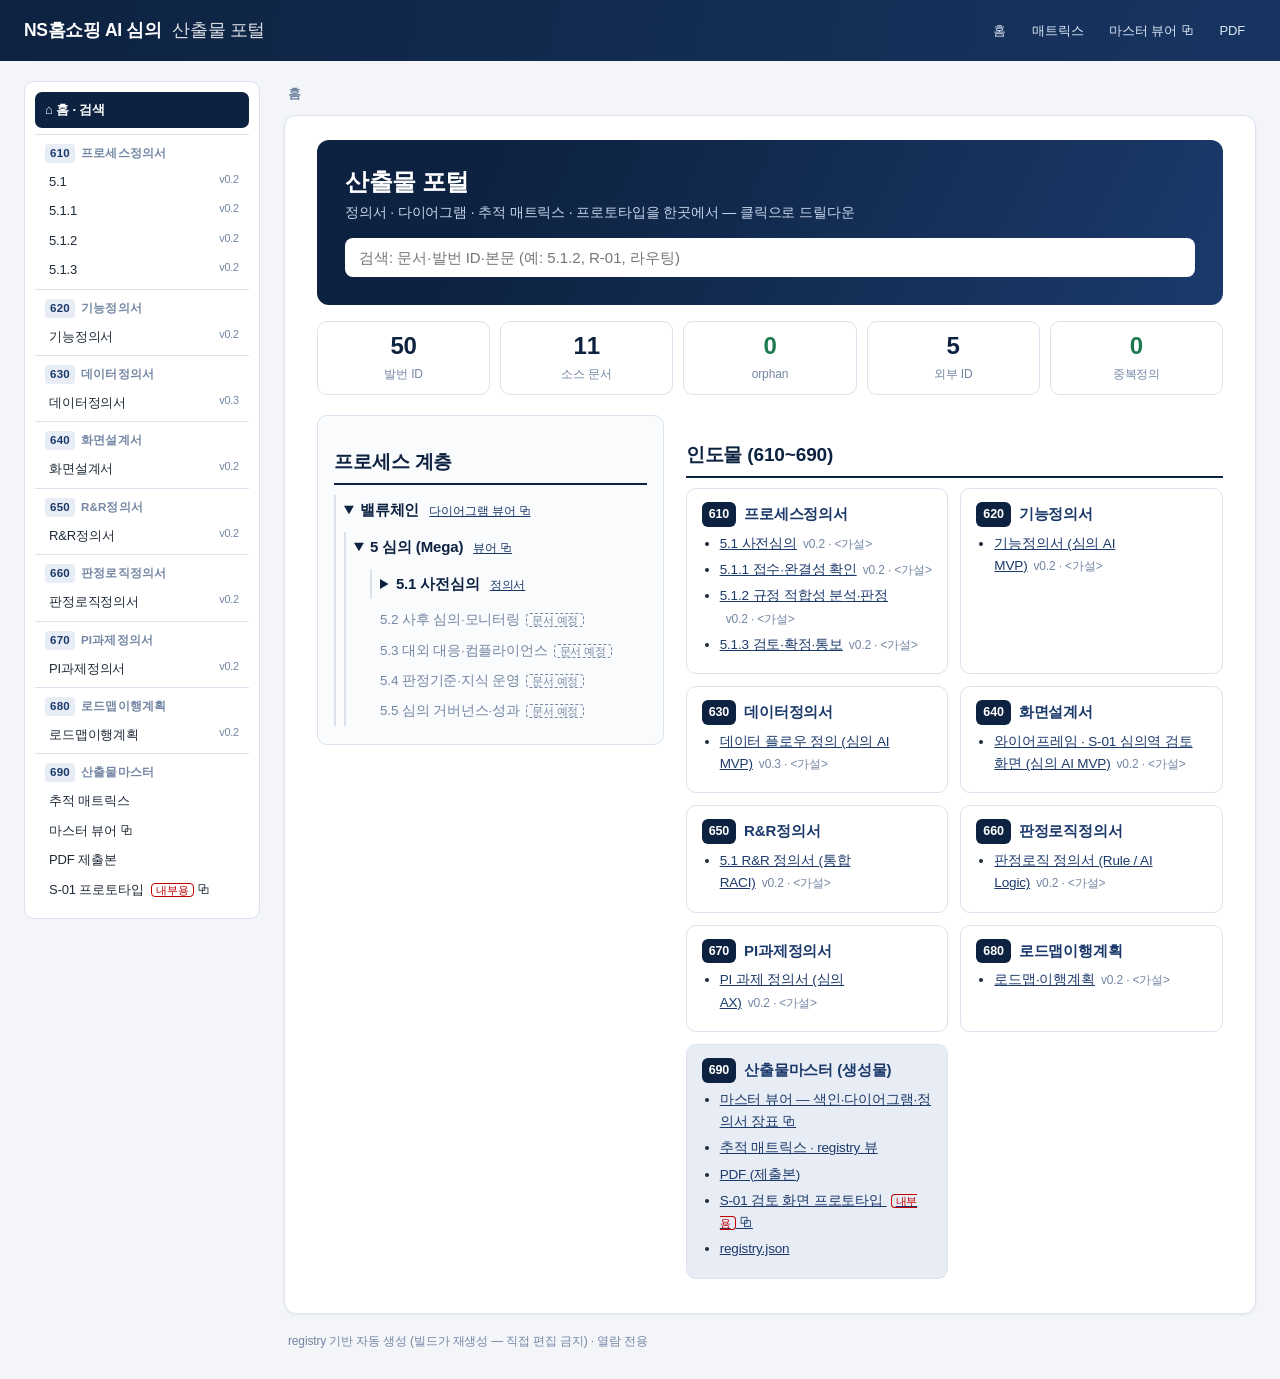
==== portal/index.html @ f1a7fb4b "master 2026-07-18 17:05" ====
<!DOCTYPE html>
<html lang="ko"><head><meta charset="utf-8">
<meta name="viewport" content="width=device-width, initial-scale=1">
<meta name="robots" content="noindex, nofollow, noarchive">
<link rel="icon" href="data:image/svg+xml,<svg xmlns=%22http://www.w3.org/2000/svg%22 viewBox=%220 0 16 16%22><rect width=%2216%22 height=%2216%22 fill=%22%230D2240%22/></svg>">
<title>NSHS 산출물 포털</title>
<link rel="stylesheet" href="style.css"></head>
<body>
<header><div class="hwrap"><a class="home" href="index.html">NS홈쇼핑 AI 심의 <span>산출물 포털</span></a>
<nav class="top"><a href="index.html">홈</a><a href="matrix.html">매트릭스</a><a href="../index.html">마스터 뷰어 ⧉</a><a href="master.pdf">PDF</a></nav></div></header>
<div class="shell">
<aside class="side"><a class="shome on" href="index.html">⌂ 홈 · 검색</a><div class="sg"><div class="sh"><span class="sf">610</span>프로세스정의서</div><a class="sn" href="doc-5.1.html">5.1<small>v0.2</small></a><a class="sn" href="doc-5.1.1.html">5.1.1<small>v0.2</small></a><a class="sn" href="doc-5.1.2.html">5.1.2<small>v0.2</small></a><a class="sn" href="doc-5.1.3.html">5.1.3<small>v0.2</small></a></div><div class="sg"><div class="sh"><span class="sf">620</span>기능정의서</div><a class="sn" href="doc-620.html">기능정의서<small>v0.2</small></a></div><div class="sg"><div class="sh"><span class="sf">630</span>데이터정의서</div><a class="sn" href="doc-630.html">데이터정의서<small>v0.3</small></a></div><div class="sg"><div class="sh"><span class="sf">640</span>화면설계서</div><a class="sn" href="doc-640.html">화면설계서<small>v0.2</small></a></div><div class="sg"><div class="sh"><span class="sf">650</span>R&R정의서</div><a class="sn" href="doc-650.html">R&amp;R정의서<small>v0.2</small></a></div><div class="sg"><div class="sh"><span class="sf">660</span>판정로직정의서</div><a class="sn" href="doc-660.html">판정로직정의서<small>v0.2</small></a></div><div class="sg"><div class="sh"><span class="sf">670</span>PI과제정의서</div><a class="sn" href="doc-670.html">PI과제정의서<small>v0.2</small></a></div><div class="sg"><div class="sh"><span class="sf">680</span>로드맵이행계획</div><a class="sn" href="doc-680.html">로드맵이행계획<small>v0.2</small></a></div><div class="sg"><div class="sh"><span class="sf">690</span>산출물마스터</div><a class="sn" href="matrix.html">추적 매트릭스</a><a class="sn" href="../index.html">마스터 뷰어 ⧉</a><a class="sn" href="master.pdf">PDF 제출본</a><a class="sn" href="https://claude.ai/design/p/cdaa1f0b-4fab-4fa7-a9e8-0e988927c3ac" target="_blank" rel="noopener">S-01 프로토타입 <span class="intb">내부용</span> ⧉</a></div></aside>
<div class="maincol">
<nav class="crumb"><b>홈</b></nav>
<main>

<div class="hero"><h1>산출물 포털</h1>
<p class="lead">정의서 · 다이어그램 · 추적 매트릭스 · 프로토타입을 한곳에서 — 클릭으로 드릴다운</p>
<input id="q" type="search" placeholder="검색: 문서·발번 ID·본문 (예: 5.1.2, R-01, 라우팅)" autocomplete="off">
<div id="hits"></div></div>
<div class="stats"><a class="tile" href="matrix.html"><b>50</b><span>발번 ID</span></a><a class="tile" href="matrix.html"><b>11</b><span>소스 문서</span></a><a class="tile ok" href="matrix.html"><b>0</b><span>orphan</span></a><a class="tile" href="matrix.html"><b>5</b><span>외부 ID</span></a><a class="tile ok" href="matrix.html"><b>0</b><span>중복정의</span></a></div>
<div class="cols">
<section class="panel"><h2 class="sec">프로세스 계층</h2><details open><summary>밸류체인 <span class="tiny"><a href="../index.html">다이어그램 뷰어 ⧉</a></span></summary><details open class="lv"><summary>5 심의 (Mega) <span class="tiny"><a href="../index.html">뷰어 ⧉</a></span></summary><div class="lv"><details><summary>5.1 사전심의 <span class="tiny"><a href="doc-5.1.html">정의서</a></span></summary><ul><li><a href="doc-5.1.1.html">5.1.1 접수·완결성 확인</a><span class="tiny">v0.2</span></li><li><a href="doc-5.1.2.html">5.1.2 규정 적합성 분석·판정</a><span class="tiny">v0.2</span></li><li><a href="doc-5.1.3.html">5.1.3 검토·확정·통보</a><span class="tiny">v0.2</span></li></ul></details><div class="plan">5.2 사후 심의·모니터링<span class="planb">문서 예정</span></div><div class="plan">5.3 대외 대응·컴플라이언스<span class="planb">문서 예정</span></div><div class="plan">5.4 판정기준·지식 운영<span class="planb">문서 예정</span></div><div class="plan">5.5 심의 거버넌스·성과<span class="planb">문서 예정</span></div></div></details></details></section>
<section><h2 class="sec">인도물 (610~690)</h2><div class="grid"><div class="card"><div class="ch"><span class="fno">610</span><h3>프로세스정의서</h3></div><ul><li><a href="doc-5.1.html">5.1 사전심의</a><span class="tiny">v0.2 · &lt;가설&gt;</span></li><li><a href="doc-5.1.1.html">5.1.1 접수·완결성 확인</a><span class="tiny">v0.2 · &lt;가설&gt;</span></li><li><a href="doc-5.1.2.html">5.1.2 규정 적합성 분석·판정</a><span class="tiny">v0.2 · &lt;가설&gt;</span></li><li><a href="doc-5.1.3.html">5.1.3 검토·확정·통보</a><span class="tiny">v0.2 · &lt;가설&gt;</span></li></ul></div><div class="card"><div class="ch"><span class="fno">620</span><h3>기능정의서</h3></div><ul><li><a href="doc-620.html">기능정의서 (심의 AI MVP)</a><span class="tiny">v0.2 · &lt;가설&gt;</span></li></ul></div><div class="card"><div class="ch"><span class="fno">630</span><h3>데이터정의서</h3></div><ul><li><a href="doc-630.html">데이터 플로우 정의 (심의 AI MVP)</a><span class="tiny">v0.3 · &lt;가설&gt;</span></li></ul></div><div class="card"><div class="ch"><span class="fno">640</span><h3>화면설계서</h3></div><ul><li><a href="doc-640.html">와이어프레임 · S-01 심의역 검토 화면 (심의 AI MVP)</a><span class="tiny">v0.2 · &lt;가설&gt;</span></li></ul></div><div class="card"><div class="ch"><span class="fno">650</span><h3>R&R정의서</h3></div><ul><li><a href="doc-650.html">5.1 R&amp;R 정의서 (통합 RACI)</a><span class="tiny">v0.2 · &lt;가설&gt;</span></li></ul></div><div class="card"><div class="ch"><span class="fno">660</span><h3>판정로직정의서</h3></div><ul><li><a href="doc-660.html">판정로직 정의서 (Rule / AI Logic)</a><span class="tiny">v0.2 · &lt;가설&gt;</span></li></ul></div><div class="card"><div class="ch"><span class="fno">670</span><h3>PI과제정의서</h3></div><ul><li><a href="doc-670.html">PI 과제 정의서 (심의 AX)</a><span class="tiny">v0.2 · &lt;가설&gt;</span></li></ul></div><div class="card"><div class="ch"><span class="fno">680</span><h3>로드맵이행계획</h3></div><ul><li><a href="doc-680.html">로드맵·이행계획</a><span class="tiny">v0.2 · &lt;가설&gt;</span></li></ul></div><div class="card gen"><div class="ch"><span class="fno">690</span><h3>산출물마스터 (생성물)</h3></div><ul><li><a href="../index.html">마스터 뷰어 — 색인·다이어그램·정의서 장표 ⧉</a></li><li><a href="matrix.html">추적 매트릭스 · registry 뷰</a></li><li><a href="master.pdf">PDF (제출본)</a></li><li><a href="https://claude.ai/design/p/cdaa1f0b-4fab-4fa7-a9e8-0e988927c3ac" target="_blank" rel="noopener">S-01 검토 화면 프로토타입 <span class="intb">내부용</span> ⧉</a></li><li><a href="registry.json">registry.json</a></li></ul></div></div></section>
</div>
<script>
const IDX = [{"id": "DOC-5.1.1", "title": "5.1.1 접수·완결성 확인 — 프로세스 정의서", "type": "프로세스정의서", "url": "doc-5.1.1.html", "ids": ["A-5.1.1.1", "A-5.1.1.2", "A-5.1.1.3", "R-07", "R-08"], "text": "610 프로세스정의서 — 5.1.1 접수·완결성 확인 표준 템플릿 적용. 상태 설계 가설 — 인터뷰 확정 예정. BM =벤치마크. 신규 =신규 추가 항목. 브레드크럼 Mega 5. 심의 Main 5.1 사전심의 Sub 5.1.1 접수·완결성 확인 유형 프로세스 정의서 (L3) 상위: 5.1 사전심의 (610) · 다음: 5.1.2 규정 적합성 판정 1. 개요 - 목적 : 심의 대상을 접수하고 ① 완결성(필수항목·메타) 점검 과 ② 유형 분류·라우팅 을 수행해, 후속 판정(5.1.2)의 입력 품질과 처리 경로 를 보장. - 범위 : 접수 → 완결성 체크 → 유형 분류·라우팅. - 유형 축 도입 ( 신규 ): 접수 시점에 심의 대상을 원고·기획 / 영상·완성물 / 상품표시·광고 로 분류 → 유형별 판정 파이프라인으로 라우팅. (상세: 680 로드맵이행계획) 2. As-Is vs To-Be 구분 AS-IS 가설 TO-BE 접수 제작·편성에서 수기/분산 접수 시스템 자동 접수·메타 수집 완결성 담당자 육안 확인 필수항목·메타 자동 점검 , 누락 시 반려·보완 유형 구분 암묵(채널·경험으로 구분) 유형 자동 분류·라우팅 (원고/영상/상품) 신규 3. 액티비티 목록 (L4) ID 액티비티 수행주체 요약 5.1.1.1 심의 대상 접수 System 제작·편성 채널에서 심의 대상(제작물·CG·큐시트·영상·상품정보) 접수, 메타 수집 5.1.1.2 완결성·메타 체크 System 필수 항목·메타데이터 완결성 자동 점검, 누락 시 반려·보완 요청 5.1.1.3 유형 분류·라우팅 신규·가설 System (+AI 보조) 대상 유형(원고/영상/상품표시) 판별 → 유형별 판정 파이프라인으로 라우팅 4. 분류 Logic (경량) - 유형 분류 = 접수 메타·포맷 기반 규칙 우선 (예: 텍스트 원고 → 원고심의, 영상 파일 → 영상심의, 상품 이미지/표시 → 상품표시심의) + 모호 시 AI 분류 보조 ·사람 확인. - 유형별 필수항목 세트 가 다름 → 완결성 체크는 유형 확정 후 세트 적용(또는 접수 채널로 선판별). 5. Rule - 필수 항목·메타 누락 시 접수 반려 후 보완 요청 (판정 단계 미진행) (R-08) - 접수 채널(제작 중 심의 / 방송 전 최종)· 유형별 필수 항목 세트 를 표준화 - 유형 미상·경계 건은 사람 확인 후 라우팅 신규 - 모든 접수·반려·분류 이력은 로그에 기록 (R-07) 6. R&R (RACI) 수행주체 역할 System 자동 접수 · 완결성 점검 · 유형 분류·라우팅 · 반려 알림 · 로깅 심의팀 (사람) 반려 건 확인 · 예외 접수 판단 · 유형 경계 건 확인 7. Input & Output Data 데이터 구분 보유 비고 심의 대상(제작물·CG·큐시트·영상·상품정보) Input 가설 접수 채널별 상이 접수 메타(채널·시점·담당) Input 가설 필수항목 세트 근거 유형 태그 (원고/영상/상품) Output 신규 5.1.2 라우팅 키 완결성 결과·반려 사유 Output 신규 로그 8. 흐름 다이어그램 (L5) 원천: diagrams\\5.1-사전심의\\nshs_5.1.drawio (5.1 Sub Flow). 인터뷰 확인 필요 : 접수가 시스템 자동인지 수기인지 · 필수항목·채널 구성 · 유형이 실제 분리되는지·분류 기준 ."}, {"id": "DOC-5.1.2", "title": "5.1.2 규정 적합성 분석·판정 — 프로세스 정의서", "type": "프로세스정의서", "url": "doc-5.1.2.html", "ids": ["A-5.1.2.1", "A-5.1.2.2", "A-5.1.2.3", "A-5.1.2.4", "A-5.1.2.5", "D-02", "R-01", "R-03", "R-04", "R-07"], "text": "610 프로세스정의서 — 5.1.2 규정 적합성 분석·판정 섹션 구성 = 프로세스 정의서 표준 템플릿 (SCM 5단 프레임워크·브레드크럼 + PI As-Is/To-Be + AI Logic 결합) 상태: 설계 가설 — 인터뷰 확정 예정. 벤치마크 인용은 BM 로 표기(도입 여부·수준 미확정). 임계값은 D-02에서 확정. 브레드크럼 (계층 위치) ※SCM 메타표 채택 — 모든 정의서 상단 고정 Mega 5. 심의 Main 5.1 사전심의 Sub 5.1.2 규정 적합성 분석·판정 유형 프로세스 정의서 (L3) 상위: 5.1 사전심의 (610) · 밸류체인 위치: 사전기획→QA→편성/제작→ 심의(사전심의) →사후관리 1. 개요 - 목적 : 접수된 심의 대상(방송 원고·쇼호스트 멘트·상품 정보/영상)의 규정 적합성을 분석·판정 . AI 에이전트가 선분석·라우팅·판정초안을 자율 수행하고 사람이 검토·확정 . - 범위 : 액티비티 5.1.2.1 ~ 5.1.2.5. - 핵심 원칙 : AI 보조 + 사람 확정 — 고위험·신유형은 자동확정 금지. (R-01) 2. As-Is vs To-Be ※PI 과제정의서 틀 + 벤치마크 구분 AS-IS (현행) TO-BE (개선) 심의 방식 담당자 전적 수작업, 규정 기억·검색 의존 AI 선분석 → 신뢰도 라우팅 → 판정초안, 사람 확정 멘트 처리 쇼호스트 멘트 수기 텍스트화 ( BM 3~5h·부정확) STT 자동 텍스트화 (데이터방송 전수 BM ) 규정 판정 담당자 판단, 과거이력 수기 확인 AI/NLP 가 금지어·규정위반 후보 제시(라이브는 가이드 BM ) 상품 검토 수기 검토 OCR 로 상품 이미지/자막 텍스트 추출 BM 근거/이력 산발적 조항·판례 자동 인용 + 감사로그 BM = 홈앤쇼핑 PI ⓕ 솔루션 심의 개선(STT/AI-BERT/OCR) 벤치마크. 도입 여부·수준은 미확정. 3. 액티비티 목록 (L4) ID 액티비티 수행주체 전환 요약 5.1.2.1 선분석·규정 매핑 AI Agent ★ 규정 매핑·리스크 태깅·완결성 반영 5.1.2.2 신뢰도 라우팅 AI Agent ★ 신뢰도·리스크로 3분기(자동초안/보강/에스컬레이션) 5.1.2.3 자동 판정초안 생성 AI Agent ★ 판정·사유·근거 인용·신뢰도 포함 초안 5.1.2.4 근거 보강·재검색 AI Agent 근거 불충분 시 재검색 후 재라우팅 5.1.2.5 상위 검토·에스컬레이션 Human (심의위원회) 신유형·고위험 건 사람 상위 검토 4. AI Logic 개요 (Input → Process → Output) ※SCM AI Logic 틀 + AI 심의 3축 신규 Input(입력) - 심의 대상: 방송 원고 · 쇼호스트 멘트(→STT 텍스트화 BM ) · 상품 정보/이미지/자막(→OCR BM ) - 참조 지식자산: 규정·조항, 판례·피드백 이력, 과거 심의이력 (※수행주체 아님, 데이터 소스) Process(처리) 1. 선분석·규정 매핑 (5.1.2.1) — NLP로 조항 매핑, 리스크 태깅, 완결성 반영 2. 신뢰도 라우팅 (5.1.2.2) — 신뢰도·리스크 → 3분기: 자동초안 / 근거보강 / 에스컬레이션 3. 판정초안 생성 (5.1.2.3) — 판정·사유·근거(조항/판례) 인용·신뢰도 모델·보조(AI 심의 3축, 벤치마크 기반) 축 역할 벤치마크 시사점 BM STT 멘트 자동 텍스트화 정확도 한계→속기사 병용 가능, 데이터방송 전수 적용 AI/NLP 금지어·규정위반 후보 판정 과거 심의자료 학습 필요, 라이브는 \"가이드 수준\"(사람 확정) OCR 상품 이미지/자막 텍스트 추출 해상도 따라 인식률 편차 입력 어댑터 = 유형별 신규 : 5.1.1에서 라우팅된 유형에 따라 전처리가 갈리고, 공통 규정매핑·라우팅·판정 엔진은 1개 . → 판정 엔진 재사용, 유형 확장은 어댑터만 추가. 심의 유형 입력 어댑터 MVP? 원고·기획 NLP(텍스트 직접) ★MVP 영상·완성물 STT+OCR+영상분석 → 텍스트/태그 Post-MVP 상품표시 OCR → 텍스트 Post-MVP (상세: 680 로드맵이행계획) Output(산출) : 판정초안(판정·사유·근거조항/판례·신뢰도) · 감사로그(판정·근거·신뢰도·모델버전) 5. Rule (판정·라우팅 규칙) - 반복 재라우팅 N_max회 초과 시 강제 에스컬레이션 (R-03, N_max = D-02) - 고위험 카테고리(신유형·중대위반)는 사람 확정 필수 — 자동 확정 금지 (R-01) - 근거 조항·판례 미첨부 초안은 무효 처리 (R-04) - 모든 판정·근거·신뢰도·모델 버전은 감사 로그에 기록 (R-07) 6. R&R (RACI) ※SCM RACI 관점 수행주체 역할 AI Agent (심의 Agent) 선분석·신뢰도 산출·라우팅·판정초안·근거(조항/판례) 제시 심의팀 (사람) 초안 검토 · 최종 확정 · 판정 책임(A) 심의위원회 에스컬레이션 판단 · 임계값·라우팅 정책 승인 System 접수 · 통보 · 이력 적재 · 로깅 · 감사추적 7. Input & Output Data ※SI 데이터 체계 틀 신규 · 데이터정의서 연결 데이터 구분 보유 비고 방송 원고/멘트(텍스트) Input 가설 STT 산출물 연계 상품 정보·이미지 Input 가설 OCR 대상 규정·조항 지식자산 Input ● 소스레지스트리 연계 판례·피드백 이력 Input 가설 축적 대상 판정초안(판정·사유·근거·신뢰도) Output 신규 데이터정의서 정의 필요 감사 로그 Output 신규 판정·모델버전·근거 → 상세 속성·Naming은 630 데이터정의서 에서 정의. 8. 흐름 다이어그램 (L5) 원천: diagrams\\5.1.2-규정적합성\\nshs_5.1.2.drawio (탭: 5.1.2.1 선분석 / 5.1.2.2 라우팅 / 5.1.2.3 판정초안 — 각 Task Flow·Rule·R&R·Data Flow) 표준 섹션 구성 브레드크럼 → 1.개요 → 2.As-Is/To-Be → 3.액티비티 목록(L4) → 4.AI Logic 개요 → 5.Rule → 6.R&R(RACI) → 7.Input&Output Data → 8.흐름 다이어그램(L5)"}, {"id": "DOC-5.1.3", "title": "5.1.3 검토·확정·통보 — 프로세스 정의서", "type": "프로세스정의서", "url": "doc-5.1.3.html", "ids": ["A-5.1.3.1", "A-5.1.3.2", "A-5.1.3.3", "R-01", "R-05", "R-06", "R-07"], "text": "610 프로세스정의서 — 5.1.3 검토·확정·통보 표준 템플릿 적용. 상태 설계 가설 — 인터뷰 확정 예정. 최종 판정 책임=사람 (AI는 초안까지). 브레드크럼 Mega 5. 심의 Main 5.1 사전심의 Sub 5.1.3 검토·확정·통보 유형 프로세스 정의서 (L3) 상위: 5.1 사전심의 (610) · 이전: 5.1.2 규정 적합성 판정 1. 개요 - 목적 : 사람이 AI 판정초안을 검토·최종 확정 하고, 결과를 제작·편성에 통보 하며, 심의 이력·지식을 적재 (5.4 보강 루프). - 범위 : 사람 확정 → 통보 → 이력·지식 적재. - 핵심 원칙 : 확정 없이는 통보 불가. AI 보조 + 사람 확정 의 \"확정\" 지점. 2. As-Is vs To-Be 구분 AS-IS 가설 TO-BE 확정 담당자 판단·수기 확정 AI 판정초안·근거 기반 검토→승인/수정, 사유 자동 채움 보조 통보 수기 전달(메일 등) BM 확정·수정의견 자동 통보 ·반영 이력 산발적 저장 판정·근거·신뢰도 표준 이력 적재 → 5.4 보강 BM 홈앤쇼핑 PI: \"방송조정내역 메일알림 개선 필요\"(수기 통보 개선). 3. 액티비티 목록 (L4) ID 액티비티 수행주체 요약 5.1.3.1 사람 최종 검토·확정 Human (심의팀) AI 판정초안·근거 검토, 판정 승인·수정, 사유 기재 5.1.3.2 결과 통보 System 확정 판정·수정의견을 제작·편성에 통보·반영 5.1.3.3 심의 이력·지식 적재 System 판정·근거·신뢰도 이력 적재, 5.4 판정기준 보강 루프로 환류 4. AI Logic 개요 (경량 — 검토 보조) - AI는 판정초안·근거·신뢰도 를 제시(5.1.2 산출). 5.1.3에서 AI 역할은 확정 보조 (사유 초안 제안·근거 정리)까지, 확정 판단은 사람 . - 유형 무관 공통. 단 통보 경로는 유형·제작단계별 상이 가능(원고→제작, 영상→편성 등 가설 ). 5. Rule - 최종 확정은 사람(심의팀)의 책임 — AI 초안은 참고, 확정 없이는 통보 불가 (R-01·R-06) - 확정 시 판정 사유·근거 인용 필수 기재 (R-05) - 고위험·수정 판정은 통보 경로·이해관계자 별도 지정 - 모든 확정 결과는 감사 로그 + 5.4 지식 으로 적재 (R-07) 6. R&R (RACI) 수행주체 역할 심의팀 (사람) 초안 검토 · 최종 확정 · 사유 기재 · 판정 책임(A) System 결과 통보 · 이력·지식 적재 · 감사 로깅 5.4 판정기준·지식 적재 이력으로 판정기준 보강(보강 루프) 7. Input & Output Data 데이터 구분 보유 비고 판정초안(판정·사유·근거·신뢰도) Input 신규 5.1.2 산출 확정 판정·확정 사유 Output 신규 통보·이력 통보 이력(대상·경로·시각) Output 신규 제작·편성 연계 심의 이력·지식 Output 신규 → 5.4 (630 데이터정의서) 8. 흐름 다이어그램 (L5) 원천: diagrams\\5.1-사전심의\\nshs_5.1.drawio (5.1 Sub Flow의 확정·통보 구간). 인터뷰 확인 필요 : 확정 권한·책임 주체 · 통보 경로(제작·편성) · 이력 저장 형태·데이터 샘플."}, {"id": "DOC-5.1", "title": "5.1 사전심의 — Main 프로세스 정의서 (overview)", "type": "프로세스정의서", "url": "doc-5.1.html", "ids": ["U-1", "U-2", "U-3", "U-4", "U-5", "R-01", "R-04", "R-07"], "text": "610 프로세스정의서 — 5.1 사전심의 (Main overview) 5.1 사전심의 수직 슬라이스 통합 뷰. 상태 설계 가설 — 인터뷰 확정 예정. MVP 스코프 = 원고 텍스트 심의 (PRD 60, 개발 트랙). 브레드크럼 Business Area 홈쇼핑 밸류체인 Mega 5. 심의 Main 5.1 사전심의 유형 Main 정의서 (L2) 밸류체인 위치: 사전기획 → QA → 편성/제작 → 심의(사전심의) → 사후관리 1. 개요 방송 전 심의. 심의 대상을 접수·분류하고, 규정 적합성을 AI가 선분석·판정초안, 사람이 최종 확정 해 제작·편성에 통보. MVP는 원고·기획(텍스트) 심의 에 집중. 2. 전체 흐름 (Sub 3묶음 + 유형 축) 5.1.1 접수·완결성·유형분류 │ (원고 / 영상 / 상품표시 라우팅) ▼ 5.1.2 규정 적합성 분석·판정 ← 유형별 입력 어댑터(NLP/STT·OCR/OCR) + 공통 판정엔진 │ 선분석 → 신뢰도 라우팅 → 자동초안 / 근거보강 / 에스컬레이션 ▼ 5.1.3 검토·확정·통보 ← 사람 최종 확정 → 통보 → 이력·지식 적재 │ └──▶ 5.4 판정기준·지식 (보강 루프) 3. Sub 색인 (L3) No. Sub 핵심 정의서 5.1.1 접수·완결성 확인 접수·완결성 + 유형 분류·라우팅 신규 5.1.1 정의서 5.1.2 규정 적합성 분석·판정 ★AX 선분석·라우팅·판정초안 + 유형별 입력 어댑터 5.1.2 정의서 5.1.3 검토·확정·통보 사람 확정 · 통보 · 이력 적재 5.1.3 정의서 4. 유형 축 & MVP 경계 심의 유형 AI 역량 스코프 원고·기획(텍스트) NLP 규정매핑 ★MVP 영상·완성물 STT+OCR+영상분석 Post-MVP 상품표시·광고 OCR Post-MVP → 현 MVP가 텍스트 중심인 것은 의도된 경계 (누락 아님). 유형 축은 구조를 가로지르는 파라미터라, Post-MVP 확장 시 입력 어댑터만 추가 (판정엔진·구조 재사용). (상세: 680 로드맵이행계획) 5. 공통 원칙 - AI 보조 + 사람 확정 — 고위험·신유형 자동확정 금지, 최종 책임=사람. (R-01) - 모든 판정·근거·신뢰도·모델버전 감사 로그 . (R-07) - 근거(조항·판례) 미첨부 초안 무효 . (R-04) 6. 연계 - 5.4 판정기준·지식 (온톨로지·RAG) → 5.1.2 AI 판정 근거 공급 + 5.1.3 이력 → 5.4 보강. - 5.2 사후심의 / 5.3 대외대응 = MVP Out-of-scope. - PRD : 60 심의 AI PRD (개발 트랙) — U-1~U-5 ↔ 5.1.2 액티비티. 표준 템플릿 (모든 Sub 공통): 브레드크럼 → 개요 → As-Is/To-Be → 액티비티(L4) → AI Logic → Rule → R&R → I/O Data → 흐름(L5)"}, {"id": "DOC-620", "title": "기능정의서 (심의 AI MVP)", "type": "기능정의서", "url": "doc-620.html", "ids": ["F-01", "F-02", "F-03", "F-04", "F-05", "F-06", "F-07", "F-08", "F-09", "F-10", "F-11", "F-12", "F-13", "A-5.1.1.1", "A-5.1.1.2", "A-5.1.1.3", "A-5.1.2.1", "A-5.1.2.2", "A-5.1.2.3", "A-5.1.2.4", "A-5.1.2.5", "A-5.1.3.1", "A-5.1.3.2", "A-5.1.3.3", "D-01", "D-02", "D-03", "D-04", "D-05", "D-06", "D-07", "D-08", "D-09", "D-10", "D-11", "U-1", "U-2", "U-3", "U-4", "U-5"], "text": "620 기능정의서 — 심의 AI MVP (구 61) 상태 설계 가설 — 인터뷰 확정 예정. 신규 =신규 추가 항목. MVP = 원고 텍스트 심의 (F-01~F-10). 유형/멀티모달은 아래 별도 Post-MVP 섹션. 브레드크럼 Mega 5. 심의 Main 5.1 사전심의 대상 5.1 전 액티비티 유형 기능정의서 (MVP) 연계: PRD 60 (개발 트랙) · 630 데이터정의서 · 640 화면설계서 1. 기능 목록 (MVP) ID 기능 설명 관련 액티비티 관련 데이터 입력 → 출력 우선순위 F-01 선분석·리스크 태깅 심의 대상을 규정에 매핑, 위반 리스크 자동 태깅 5.1.2.1 D-01 · D-05 · D-08 심의대상·규정 → 리스크태그·매핑 Must F-02 신뢰도 스코어링·라우팅 신뢰도·리스크로 자동초안/보강/에스컬레이션 3분기 5.1.2.2 D-02 선분석결과 → 라우팅·신뢰도 Must F-03 자동 판정초안 생성 판정·사유·근거 인용·신뢰도 초안 생성 5.1.2.3 D-01 라우팅·근거 → 판정초안 Must F-04 근거 검색 (RAG) 유사 판례·규정 조항 검색해 근거 제공 5.1.2.2·5.1.2.3 D-03 · D-05 쿼리 → 근거 리스트 Must F-05 근거 보강·재검색 근거 불충분 시 재검색 후 재라우팅 5.1.2.4 D-02 초안·근거 → 보강결과 Should F-06 검토·확정 UI 심의역이 초안 검토·승인/수정·사유 기재 5.1.3.1 — 판정초안 → 확정판정 Must F-07 에스컬레이션 신유형·고위험 상위(위원회) 라우팅 5.1.2.5 D-02 라우팅 → 에스컬레이션 큐 Should F-08 접수·완결성 체크 접수·필수항목/메타 자동 점검·반려 5.1.1.1·5.1.1.2 D-06 심의대상 → 접수/반려 Must F-09 결과 통보 확정 판정·수정의견 제작·편성 통보·반영 5.1.3.2 — 확정판정 → 통보 Must F-10 이력·지식 적재·보강 판정 이력 적재 + 판정기준 보강 루프(5.4) 5.1.3.3·5.4 D-04 확정이력 → 지식 갱신 Should ※ 관련 데이터 = 630 데이터정의서의 자산↔기능 매핑(D-nn 기준) 역방향 표기. 2. Post-MVP 기능 후보 (유형 축·멀티모달) 신규·가설 ID 기능 관련 액티비티 관련 데이터 AI 역량 근거 F-11 유형 분류·라우팅 5.1.1.3 D-07 대상 유형(원고/영상/상품) 판별→파이프라인 라우팅 유형 축 도입 F-12 STT 어댑터 (영상심의) D-09 쇼호스트 멘트 자동 텍스트화 BM 홈앤쇼핑 PI F-13 OCR 어댑터 (영상·상품심의) D-10 · D-11 자막·상품표시 텍스트 추출 BM 홈앤쇼핑 PI F-11~F-13 산출물(텍스트/태그)은 공통 판정 엔진(F-01~F-03) 입력 으로 흘러 판정 로직 재사용. (상세: 680 로드맵이행계획) ※ MVP(원고 단일 유형)에선 F-11은 경량 분류 훅. F-12/F-13은 영상·상품 유형이 열릴 때 활성. 3. PRD 유저스토리 매핑 유저스토리 기능 U-1 리스크 자동 태깅 F-01 U-2 판정초안 자동 제공 F-02 · F-03 U-3 근거·판례 첨부 F-04 U-4 자동 에스컬레이션 F-07 U-5 이력 축적·보강 F-10"}, {"id": "DOC-630", "title": "데이터 플로우 정의 (심의 AI MVP)", "type": "데이터정의서", "url": "doc-630.html", "ids": ["D-01", "D-02", "D-03", "D-04", "D-05", "D-06", "D-07", "D-08", "D-09", "D-10", "D-11", "F-01", "F-02", "F-03", "F-04", "F-05", "F-07", "F-08", "F-10", "F-11", "F-12", "F-13", "R-01", "R-02", "R-03"], "text": "630 데이터정의서 — 심의 AI 데이터 플로우 (구 62) 상태 설계 가설 — 인터뷰 확정 예정. 신규 =신규 추가 항목. 데이터 자산 = 수행주체 아님, AI 에이전트가 참조하는 자산. MVP = 텍스트 자산 , 멀티모달은 Post-MVP. ID 규약: D-nn (발번 후 불변). D-02 = 판정 정책·파라미터 — 660 판정로직정의서(R-01~R-03)·680 로드맵이행계획이 참조하는 파라미터 정본. 브레드크럼 Mega 5. 심의 Main 5.1 사전심의 대상 심의 AI 데이터 자산·플로우 유형 데이터정의서 (MVP) 연계: PRD 60 (개발 트랙) · 620 기능정의서 · MVP 소스 레지스트리 (개발 트랙) 1. 데이터 자산 목록 (MVP) ID 자산 유형 원천 용도 관련 기능 D-01 심의규정 온톨로지 온톨로지·지식그래프 방심위 규정·사내 가이드 규정 매핑·판정 근거 구조화 F-01 · F-03 D-02 판정 정책·파라미터 신규 정책·설정 데이터 심의위원회 정책 · 파일럿 캘리브레이션 T_auto·N_max·고위험 카테고리 목록 등 판정/라우팅 파라미터 정본 (R-01~R-03 참조) F-02 · F-05 · F-07 D-03 판례·사례 벡터DB 벡터 인덱스 (RAG) 과거 심의 이력·판례 유사 근거·판례 검색 F-04 D-04 심의이력 DB 관계형 DB 확정 판정·사유·근거·신뢰도 이력·성과 지표·기준 보강 F-10 D-05 규정 원천 문서 저장소 방심위·사내 규정·개정 온톨로지·RAG 인덱싱 원천 F-01 · F-04 D-06 심의대상 메타 스키마·메타데이터 제작·편성 시스템 접수·완결성·컨텍스트 F-08 D-07 유형 태그 신규 분류 라벨 5.1.1.3 유형분류 유형별 판정 라우팅 키 F-11 2. D-02 판정 파라미터 가설 파라미터 가안 확정 T_auto — 자동초안 신뢰도 임계값 (R-02) 0.8 파일럿 캘리브레이션 N_max — 재라우팅 상한 (R-03) 미정 인터뷰 고위험 카테고리 목록 (R-01) 미정 인터뷰 3. Post-MVP 멀티모달 자산 신규·가설 ID 자산 유형 원천 산출 → 용도 관련 기능 D-08 방송 원고·큐시트 텍스트 제작·편성 (직접) → 원고 심의 F-01 (MVP) D-09 쇼호스트 멘트(음성) 오디오 방송 영상 STT → 텍스트 → 판정 F-12 BM D-10 방송 영상·자막 비디오/이미지 완성 방송물 OCR +영상분석 → 텍스트/태그 F-13 BM D-11 상품 표시·이미지 이미지 상품 DB OCR → 텍스트 → 판정 F-13 BM 멀티모달 산출물(STT/OCR 텍스트)은 온톨로지·RAG 검색과 공통 판정 엔진 입력 으로 합류 → MVP 파이프라인 재사용. 4. 엔드투엔드 데이터 파이프라인 유형별 입력 어댑터 원고=(직접) / 영상=STT+OCR+영상분석 / 상품=OCR ← Post-MVP 확장 ▼ (텍스트/태그로 정규화) 규정·판례 원천 → 지식화(온톨로지·벡터 인덱싱) → 검색(규정매핑·판례 RAG) → LLM 판정 엔진(추론·근거 생성) → 판정초안 → 사람 확정 → 심의이력 DB 적재 → 정확도·판정기준 보강 루프(→ 온톨로지·인덱스 환류) MVP는 어댑터 없이 원고 텍스트가 바로 지식화·검색 단계로 진입. 5. 데이터·컴플라이언스 확인 필요 - 심의 이력·판정 데이터 실제 저장 형태·접근 승인 - 규정·판례 지식화 가능 형태 · 개인정보·기밀 포함 여부·처리 정책 - 신규 영상·음성·상품 데이터 접근·저작권·개인정보(초상·음성) 정책 (Post-MVP 선결) 6. 흐름 다이어그램 원천: diagrams\\cross-데이터플로우\\nshs_dataflow.drawio (심의 AI 데이터 플로우). Post-MVP 어댑터 노드는 확장 시 추가."}, {"id": "DOC-640", "title": "와이어프레임 · S-01 심의역 검토 화면 (심의 AI MVP)", "type": "화면설계서", "url": "doc-640.html", "ids": ["S-01", "A-5.1.3.1", "F-01", "F-02", "F-03", "F-04", "F-06", "F-07", "F-08", "F-11", "F-12", "F-13", "R-05", "R-06", "U-2", "U-3"], "text": "640 화면설계서 — S-01 심의역 검토 화면 (구 63) 상태 설계 가설 — 인터뷰 확정 예정. 신규 =신규 추가 항목. 화면 ID S-01 — 심의역 검토·확정 화면(F-06), PRD U-2·U-3 ↔ 액티비티 A-5.1.3.1. MVP = 원고(텍스트) 검토 화면. 브레드크럼 Mega 5. 심의 Main 5.1 사전심의 대상 5.1.3.1 사람 최종 검토·확정 유형 화면설계(와이어프레임, MVP) 연계: PRD 60 (개발 트랙) · 620 기능정의서 · 610 프로세스정의서 5.1.3 1. 화면 구성 요소 (S-01) 영역 요소 내용 · 동작 연계 헤더 심의 대상 정보 대상명 · 유형 배지(원고/영상/상품) 신규 · 편성 · 접수일시 · 리스크 태그 F-01 · F-08 · F-11 좌 패널 AI 판정초안 판정 배지(적합/위반/조건부) · 신뢰도 게이지 · 판정 사유 F-03 우 패널 근거 리스트 인용 규정 조항 · 유사 판례 카드(유사도·출처), 클릭 시 원문 F-04 중앙 대상 미리보기 심의 대상 프리뷰, 위반 의심 구간 하이라이트 F-01 하단 액션 확정 컨트롤 ［승인］［수정 후 확정］［에스컬레이션］ + 사유 입력(필수) F-06 · F-07 상태 라우팅 표시 자동초안/보강/에스컬레이션 경로 · 재라우팅 이력 F-02 2. 유형별 화면 변형 신규·가설 (Post-MVP) 유형 중앙 미리보기 변형 추가 요소 원고·기획 원고/큐시트 텍스트 + 위반구간 하이라이트 (MVP 기본) 영상·완성물 영상 플레이어 + STT 자막 싱크 (멘트 클릭→해당 구간 이동 BM ) + 위반 타임코드 F-12 상품표시·광고 상품 이미지 + OCR 추출 텍스트 오버레이 F-13 BM SK스토아/홈앤쇼핑 PI: \"멘트 클릭 시 영상 위치 이동\", 데이터방송 STT 자막. → 영상 유형 열릴 때 중앙 프리뷰만 교체, 좌·우·하단 액션은 공통 재사용. 3. 상호작용 원칙 - 확정 없이는 통보 불가 — 사유 입력 없으면 확정 버튼 비활성 (R-05·R-06) - 신뢰도·근거 부족한 초안은 시각적 경고 - 고위험·신유형은 에스컬레이션 기본 추천 4. 목업 다이어그램 원천: diagrams\\cross-와이어프레임\\nshs_wireframe.drawio (S-01 심의역 검토 화면). 유형별 변형은 Post-MVP 시 탭 추가."}, {"id": "DOC-650", "title": "5.1 R&R 정의서 (통합 RACI)", "type": "R&R정의서", "url": "doc-650.html", "ids": ["A-5.1.1.1", "A-5.1.1.2", "A-5.1.1.3", "A-5.1.2.1", "A-5.1.2.2", "A-5.1.2.3", "A-5.1.2.4", "A-5.1.2.5", "A-5.1.3.1", "A-5.1.3.2", "A-5.1.3.3", "R-01"], "text": "650 R&R정의서 — 5.1 통합 RACI 상태 설계 가설 — 인터뷰 확정 예정. RACI — R 실행 · A 승인·책임 · C 자문 · I 통보. 브레드크럼 Mega 5. 심의 Main 5.1 사전심의 대상 5.1 전 액티비티 유형 R&R 정의서 (RACI) 1. RACI 매트릭스 액티비티 심의팀 (사람) 심의위원회 심의 Agent (AI) System 5.1.1 접수·완결성 확인 (5.1.1.1·5.1.1.2) I R / A 5.1.1.3 유형 분류·라우팅 신규 C (경계건) C (분류 보조) R / A 5.1.2.1 선분석·규정 매핑 I R A 5.1.2.2 신뢰도 라우팅 I C (정책) R A 5.1.2.3 자동 판정초안 생성 C R A 5.1.2.4 근거 보강·재검색 I R A 5.1.2.5 상위 검토·에스컬레이션 C R / A I I 5.1.3.1 사람 최종 검토·확정 R / A C (고위험) C I 5.1.3.2 결과 통보 A R 5.1.3.3 이력·지식 적재 I C R / A - 원칙: AI 보조 + 사람 확정 (R-01) — 사람 R/A는 5.1.3.1 사람 최종 검토·확정 한 곳. 2. 주체 정의 수행주체 정의 심의팀 (사람) 심의 담당자 — 검토·최종 확정·판정 책임 심의위원회 협의체 — 고위험·신유형 에스컬레이션·정책 승인 심의 Agent (AI) LLM+도구 에이전트 — 선분석·라우팅·초안·근거 제시(수행주체) System 플랫폼 — 접수·통보·이력 적재·로깅·감사"}, {"id": "DOC-660", "title": "판정로직 정의서 (Rule / AI Logic)", "type": "판정로직정의서", "url": "doc-660.html", "ids": ["R-01", "R-02", "R-03", "R-04", "R-05", "R-06", "R-07", "R-08", "R-09", "A-5.1.1.1", "A-5.1.1.2", "A-5.1.1.3", "A-5.1.2.1", "A-5.1.2.2", "A-5.1.2.3", "A-5.1.2.4", "A-5.1.2.5", "A-5.1.3.1", "A-5.1.3.2", "A-5.1.3.3", "D-02", "F-01", "F-02", "F-03", "F-04", "F-05", "F-06", "F-07", "F-08", "F-09", "F-10", "F-11", "F-12", "F-13", "S-01"], "text": "660 판정로직정의서 — Rule / AI Logic 판정 룰·AI 로직의 단일 정본. 상태 설계 가설 — 파라미터는 파일럿·인터뷰에서 확정. ID 규약: R-nn (발번 후 불변). 연결: R ↔ A(발동 액티비티) ↔ F(구현 기능) ↔ D(파라미터 자산). digital twin 예약: R-ID ↔ 룰 엔진 레코드(개발 트랙). 브레드크럼 Mega 5. 심의 Main 5.1 사전심의 대상 5.1 전체 (판정·라우팅·게이트·감사) 유형 판정로직 정의서 1. Rule 카탈로그 ID 룰 분류 발동 지점 구현 파라미터 R-01 AI 보조 + 사람 확정 — 최종 판정 책임은 사람. 고위험 카테고리(신유형·중대위반)는 자동확정 금지 원칙/게이트 A-5.1.2.2 · A-5.1.3.1 F-02·F-06 고위험 카테고리 목록(D-02) R-02 신뢰도 3분기 라우팅 — 신뢰도 ≥ T_auto → 자동초안 / 미만 → 근거보강 / 고위험·신유형 → 에스컬레이션 라우팅 A-5.1.2.2 F-02 T_auto(D-02, 가안 0.8) R-03 재라우팅 상한 — 보강 재라우팅 N_max회 초과 시 강제 에스컬레이션 라우팅 A-5.1.2.4 F-05·F-07 N_max(D-02) R-04 근거 필수 — 규정 조항·판례 미첨부 판정초안은 무효 게이트 A-5.1.2.3 F-03·F-04 — R-05 확정 사유 필수 — 사유 미입력 시 승인/수정확정 불가 게이트 A-5.1.3.1 F-06 — R-06 확정 전 통보 금지 — 사람 확정 없는 판정은 통보 대기열 진입 불가 게이트 A-5.1.3.2 F-09 — R-07 감사 전수 기록 — 모든 판정·근거·신뢰도·모델버전·라우팅 이력 감사 로그 감사 전 액티비티 F-03·F-10 보존 기간(인터뷰) R-08 접수 완결성 게이트 — 필수항목·메타 미충족 시 접수 반려(사유 코드 부여) 게이트 A-5.1.1.1~2 F-08 필수항목 정의(인터뷰) R-09 유형 라우팅 — 원고/영상/상품 판별 → 유형별 입력 어댑터 배정 (MVP=원고 단일 훅) 라우팅 A-5.1.1.3 F-11 유형 분류 기준(인터뷰) 가설·Post-MVP - R-05·R-06은 검토 화면 프로토타입(S-01)에서 동작 실증 완료 . - 파라미터 3종(T_auto·N_max·고위험 목록)의 정본 = 데이터정의서 D-02, 확정 = 파일럿 캘리브레이션. 2. AI Logic — 공통 판정엔진 (Input → Process → Output) Input : 심의 대상 텍스트(유형 어댑터 산출) + 참조 지식자산(규정·조항, 판례·판정 이력 — 5.4 공급) Process : 1. 선분석·규정 매핑 (A-5.1.2.1, F-01) — NLP 조항 매핑·리스크 태깅 2. 신뢰도 라우팅 (A-5.1.2.2, F-02) — R-02 적용, 근거 검색(F-04) 결합 3. 판정초안 생성 (A-5.1.2.3, F-03) — 판정·사유·근거 인용·신뢰도, R-04 게이트 4. (조건) 근거 보강·재검색 (A-5.1.2.4, F-05) — R-03 상한 Output : 판정초안(판정/사유/근거/신뢰도) + 감사로그( R-07 ) 3. 유형별 입력 어댑터 (판정엔진 앞단 — 엔진은 1개) 유형 어댑터 스코프 원고·기획 NLP (텍스트 직접) ★MVP 영상·완성물 STT(멘트)+OCR(자막)+영상분석 → 텍스트/태그 Post-MVP (F-12·F-13) BM 상품표시·광고 OCR → 텍스트 Post-MVP (F-13) BM 4. 연결 검증 메모 - R-01~R-09 ↔ F-01~F-13 ↔ A-5.1.1.1~A-5.1.3.3 매핑 완비 (R-07 = 전 액티비티). - 판정 룰의 정본은 본 문서 — 각 정의서(610·640·670)는 R-ID로 참조한다."}, {"id": "DOC-670", "title": "PI 과제 정의서 (심의 AX)", "type": "PI과제정의서", "url": "doc-670.html", "ids": ["T-01", "T-02", "T-03", "T-04", "T-05", "A-5.1.1.1", "A-5.1.1.2", "A-5.1.1.3", "A-5.1.2.1", "A-5.1.2.2", "A-5.1.2.3", "A-5.1.2.4", "A-5.1.2.5", "A-5.1.3.1", "A-5.1.3.2", "A-5.1.3.3", "F-01", "F-02", "F-03", "F-04", "F-05", "F-06", "F-07", "F-08", "F-09", "F-10", "F-11", "F-12", "F-13", "R-01", "R-04", "R-05", "R-06", "R-07", "S-01", "U-1", "U-2", "U-3", "U-4", "U-5"], "text": "670 PI과제정의서 — 심의 AX 과제별 AS-IS → TO-BE → EXAMPLE → 고려사항 (조직 표준 문법). 상태 설계 가설 — AS-IS는 인터뷰 확정 예정. ID 규약: T-nn (발번 후 불변). 연결: T ↔ A(액티비티) ↔ F(기능). 브레드크럼 Mega 5. 심의 Main 5.1 사전심의 대상 5.1 전체 + 5.4 연계 유형 PI 과제 정의서 1. 과제 색인 ID 과제 관련 액티비티 관련 기능 스코프 T-01 AI 규정 적합성 선분석·판정초안 A-5.1.2.1~5 F-01~F-05 ★MVP T-02 심의역 검토·확정 워크벤치 A-5.1.3.1 F-06·F-07 ★MVP T-03 접수·완결성 자동화 & 유형 라우팅 A-5.1.1.1~3 F-08 (+F-11) MVP(라우팅 훅) T-04 결과 통보·판정 지식자산화 A-5.1.3.2~3 F-09·F-10 MVP T-05 멀티모달 심의 확장 (영상·상품) (5.1.4 예약) F-12·F-13 Post-MVP T-01 AI 규정 적합성 선분석·판정초안 ★MVP - AS-IS 가설 : 심의역이 원고·기획안을 관련 규정(방송심의규정·표시광고법 등)과 전량 수작업 대조 . 규정 개정 추적·유사 판례 검색이 개인 경험에 의존, 처리 시간 편차 크고 판정 일관성 리스크. - TO-BE : 접수된 원고를 AI가 규정에 자동 매핑·리스크 태깅(F-01) → 신뢰도 기반 3분기 라우팅(F-02: 자동초안/근거보강/에스컬레이션) → 판정·사유·근거 인용 포함 판정초안 자동 생성 (F-03), 근거는 RAG 검색(F-04)·부족 시 재보강(F-05). 모든 판정에 근거·신뢰도·모델버전 감사 로그(R-07). - EXAMPLE BM : 홈앤쇼핑 PI — AI/BERT 기반 금지어·표현 검출로 심의 보조, \"AI 보조 + 사람 확정\" 운영. - 고려사항 : 근거(조항·판례) 미첨부 초안 무효 원칙(R-04) / 고위험·신유형 자동확정 금지(R-01) / 규정 개정 시 지식베이스 동기화(5.4 연계) / 오탐·미탐 기준선과 신뢰도 임계값은 파일럿에서 캘리브레이션. T-02 심의역 검토·확정 워크벤치 ★MVP - AS-IS 가설 : 판정 결과 정리·기안·근거 첨부가 문서 수작업. 초안-근거-원문을 오가는 화면 전환 비용이 커 검토 리드타임 증가. - TO-BE : 단일 검토 화면(640 화면설계서 S-01)에서 AI 판정초안(판정 배지·신뢰도 게이지·사유) + 근거 카드(조항·판례, 클릭 시 원문) + 원고 프리뷰(위반 구간 하이라이트)를 한눈에 보고 ［승인/수정 후 확정/에스컬레이션］(F-06·F-07). 사유 미입력 시 확정 불가 (R-05) 내장. - EXAMPLE BM : 홈앤쇼핑 PI — 심의 결과 화면에서 근거 구간 바로 확인, 확정은 사람. - 고려사항 : 확정 없이 통보 불가(R-06) / 수정 유형·사유가 F-10 지식 보강 루프의 입력이 되도록 데이터 설계 / 접근권한(심의역·위원회) 분리. T-03 접수·완결성 자동화 & 유형 라우팅 - AS-IS 가설 : 접수 시 필수항목·메타 점검이 수작업 체크리스트. 심의 유형(원고/영상/상품) 구분이 암묵적이라 담당 배정·처리 경로가 사람 판단에 의존. - TO-BE : 접수 시 완결성 자동 점검·반려(F-08, A-5.1.1.1~2) + 유형 분류·라우팅 훅 (A-5.1.1.3): MVP에선 원고 단일 유형의 경량 분류, Post-MVP에 F-11로 확장해 유형별 파이프라인 자동 라우팅. - EXAMPLE : 홈쇼핑 상품 QA의 대상분류→검사→판정 구조 차용 BM . - 고려사항 : 유형 분류 기준(무엇을 보고 어느 심의로 보내나)은 인터뷰 확정 항목 / 반려 사유 표준코드화(통계·개선 루프용). T-04 결과 통보·판정 지식자산화 - AS-IS 가설 : 확정 판정의 제작·편성 통보가 개별 연락 중심, 판정 이력이 문서로 산재해 판례로 재사용되지 못함 . - TO-BE : 확정 판정·수정의견 자동 통보(F-09, A-5.1.3.2) + 판정 이력을 구조화 적재(F-10, A-5.1.3.3)해 5.4 판정기준·지식으로 환류 — RAG 근거(F-04)가 자기 판정 이력으로 계속 강해지는 보강 루프 완성. - EXAMPLE : 자사 판정 이력 기반 유사 판례 추천(T-01의 근거 품질이 누적적으로 향상). - 고려사항 : 이력 스키마에 수정 전/후·사유 포함(모델 개선 신호) / 개인정보·민감정보 마스킹 / 통보 채널(그룹웨어 등)은 인터뷰 확정. T-05 멀티모달 심의 확장 (영상·상품) — Post-MVP - AS-IS 가설 : 영상 심의는 쇼호스트 멘트를 사람이 들으며 확인(텍스트화 안 됨), 상품표시 검토는 이미지·상세페이지 육안 대조. - TO-BE : 유형 축 확장 — 영상=STT(멘트)+OCR(자막)(F-12·F-13) / 상품표시=OCR(F-13) 입력 어댑터를 추가하고 공통 판정엔진(T-01) 재사용 . 검토 화면은 중앙 프리뷰만 유형별 교체(영상 플레이어+STT 싱크·이미지+OCR 오버레이). 영상심의 별도 Sub(가칭 5.1.4)는 이때 신설 검토. - EXAMPLE BM : 홈앤쇼핑 PI 3축 — STT(멘트)·AI(금지어)·OCR(상품 QA) / SK스토아 \"멘트 클릭 시 영상 구간 이동\". - 고려사항 : MVP 구조를 흔들지 않는 확장(입력 어댑터 패턴 유지)이 전제 / STT·OCR 정확도 기준선 확보 후 착수 / 시점이 다른 영상심의(제작 後)의 프로세스 위치는 인터뷰 확정. 연결 검증 메모 - T-01~T-05가 F-01~F-13 전체와 A-5.1.1.1~A-5.1.3.3을 커버. - PRD U-1~U-5 ↔ T-01(U-1·U-2·U-3), T-02(U-2·U-4), T-04(U-5)."}, {"id": "DOC-680", "title": "로드맵·이행계획", "type": "로드맵이행계획", "url": "doc-680.html", "ids": ["D-02", "F-11", "F-12", "F-13", "R-01", "R-02", "R-03", "R-09", "T-01", "T-02", "T-03", "T-04", "T-05"], "text": "680 로드맵이행계획 — MVP → Post-MVP 전개 상태 설계 가설 — 시점·기간은 오너/현업 확정 전 상대 단계로만 표기. 브레드크럼 Mega 5. 심의 Main 5.1 사전심의 (+5.4 연계) 대상 MVP → Post-MVP 전개 유형 로드맵·이행계획 1. 단계 로드맵 단계 범위 과제(T) 완료 게이트 P0 기반 지식자산 정비 — 규정·조항 적재, 판례 이력 스키마, 소스 레지스트리 연계(5.4) (T-01 선행) 규정 커버리지 기준선 · D 자산 정의 확정 P1 MVP ★ 원고(텍스트) 사전심의 — AI 선분석·판정초안 + 검토 워크벤치 + 접수 자동화 + 통보·이력 T-01·T-02·T-03(완결성)·T-04 파일럿: T_auto·N_max 캘리브레이션(R-02·R-03) · 오탐/미탐 기준선 · 심의역 검수 워크플로 정착 P2 유형 축 유형 분류·라우팅 활성(F-11) — 접수 시 원고/영상/상품 자동 판별 T-03(확장) 분류 정확도 기준선 · 유형 기준 인터뷰 확정(R-09) P3 멀티모달 영상(STT+OCR)·상품표시(OCR) 심의 확장 — 어댑터 추가, 판정엔진 재사용. 영상심의 Sub(가칭 5.1.4) 신설 검토 T-05 STT/OCR 정확도 기준선 BM · 5.1.4 프로세스 확정 원칙 : P1 구조(공통 판정엔진)를 흔들지 않는 확장 — 유형은 어댑터 파라미터(가설). 각 단계 진입 전 가설→v1.0 확정 (현업 인터뷰) 필수. 2. 이행 관점 (3트랙) 트랙 P1에서 P2~P3에서 조직 심의역 역할 전환: 직접 판정 → 초안 검수·확정 (R-01). RACI 정착(650 R&R정의서) 유형별 담당 재편 검토 데이터 규정·판례 자산 축적(D), 판정 이력 환류 시작(T-04 → 5.4) 멀티모달 원천(영상·이미지) 수집 체계 시스템 MVP 개발 트랙과 F-ID/R-ID 동기 — digital twin 연결 개시 어댑터(F-12·F-13) 증설 3. 주요 의존·리스크 - P1 파일럿 없이는 R-02 임계 확정 불가 → P1 게이트가 전체 일정의 크리티컬 패스 . - 현업 인터뷰 지연 시: 가설 기반 진행 유지하되 v1.0 승격 보류(전 산출물 가설 배지 유지). - BM 벤치마크(홈앤쇼핑 STT/AI/OCR)는 참고이며 도입 수준은 P3 진입 시 재평가. 4. 연결 - T 매핑: 670 PI과제정의서 · R 파라미터: 660 판정로직정의서 · 게이트 수치 정본: 630 데이터정의서(D-02)."}];
const q = document.getElementById("q"), hits = document.getElementById("hits");
q.addEventListener("input", () => {
  const s = q.value.trim().toLowerCase();
  hits.innerHTML = "";
  if (s.length < 2) return;
  const out = [];
  for (const d of IDX) {
    const idHit = d.ids.find(k => k.toLowerCase().includes(s));
    if (d.title.toLowerCase().includes(s) || d.id.toLowerCase().includes(s) || d.type.toLowerCase().includes(s))
      out.push(`<a href="${d.url}"><b>${d.title}</b> <small>${d.id}</small></a>`);
    else if (idHit)
      out.push(`<a href="${d.url}#${idHit}"><b>${idHit}</b> <small>${d.title}</small></a>`);
    else {
      const tl = d.text.toLowerCase();                     // 인덱스는 원문 보존, 매칭만 소문자 (V-18④)
      const at = tl.indexOf(s);
      if (at >= 0)
        out.push(`<a href="${d.url}">${d.title} <small>…${d.text.slice(Math.max(0, at - 20), at + 30)}…</small></a>`);
    }
    if (out.length >= 12) break;
  }
  hits.innerHTML = out.join("") || '<span class="tiny">결과 없음</span>';
});
</script>
</main>
<footer>registry 기반 자동 생성 (빌드가 재생성 — 직접 편집 금지) · 열람 전용</footer>
</div>
</div></body></html>
---- portal/style.css ----
:root { --header:#0D2240; --primary:#1B3A6B; --light:#E8EDF5; --red:#C00000;
  --ink:#1e2a38; --line:#dbe2ee; --dim:#7386A3; --bg:#f3f5f9; --card:#fff; }
* { box-sizing:border-box; }
html { scroll-behavior:smooth; }
body { margin:0; font-family:'맑은 고딕','Segoe UI','Apple SD Gothic Neo',sans-serif; color:var(--ink);
  background:var(--bg); font-size:15px; line-height:1.65; letter-spacing:-.01em; }
a { color:var(--primary); }

/* 헤더 + 탑내비 */
header { background:linear-gradient(100deg, var(--header), var(--primary) 130%); }
.hwrap { max-width:1380px; margin:0 auto; padding:15px 24px; display:flex; align-items:center; justify-content:space-between; gap:16px; flex-wrap:wrap; }
header .home { color:#fff; font-weight:800; text-decoration:none; font-size:17.5px; letter-spacing:-.02em; }
header .home span { font-weight:400; opacity:.85; margin-left:6px; }
nav.top { display:flex; gap:4px; }
nav.top a { color:#dbe6f5; text-decoration:none; font-size:13px; padding:5px 11px; border-radius:6px; white-space:nowrap; }
nav.top a:hover { background:rgba(255,255,255,.14); color:#fff; }

/* 셸: 사이드바 + 본문 */
.shell { max-width:1380px; margin:0 auto; padding:20px 24px 0; display:grid; grid-template-columns:236px minmax(0,1fr); gap:24px; align-items:start; }
.side { position:sticky; top:16px; background:var(--card); border:1px solid var(--line); border-radius:10px; padding:10px; font-size:13px;
  max-height:calc(100vh - 32px); overflow-y:auto; }
.shome { display:block; font-weight:800; color:var(--header); text-decoration:none; padding:7px 10px; border-radius:7px; margin-bottom:6px; }
.shome:hover, .sn:hover { background:var(--light); }
.shome.on, .sn.on { background:var(--header); color:#fff; }
.sn.on small { color:#c7d6ec; }
.sg { border-top:1px solid var(--line); padding:7px 0 4px; }
.sh { font-size:11.5px; font-weight:800; color:var(--dim); letter-spacing:.02em; padding:2px 10px 4px; text-transform:uppercase; }
.sf { display:inline-block; background:var(--light); color:var(--primary); border-radius:4px; padding:0 5px; margin-right:6px; font-weight:800; }
.sn { display:block; color:var(--ink); text-decoration:none; padding:4px 10px 4px 14px; border-radius:6px; }
.sn small { float:right; color:var(--dim); font-weight:400; }
.maincol { min-width:0; }
.crumb { font-size:13px; color:var(--dim); padding:2px 4px 10px; }
.crumb a { color:var(--primary); text-decoration:none; }
main { background:var(--card); border:1px solid var(--line); border-radius:12px; padding:26px 32px 34px;
  box-shadow:0 1px 3px rgba(13,34,64,.06); }
footer { padding:18px 4px 28px; font-size:12px; color:var(--dim); }

/* 타이포 */
h1 { color:var(--header); font-size:26px; line-height:1.3; margin:0 0 12px; letter-spacing:-.02em; }
h2 { color:var(--header); font-size:19px; margin:30px 0 10px; }
h2.sec { color:var(--header); border-bottom:2px solid var(--header); padding-bottom:6px; margin-top:24px; }
.secnote { font-size:12px; color:var(--dim); font-weight:400; margin-left:10px; }
h3 { color:var(--primary); font-size:15px; margin:0; }
article h1 { font-size:20px; border-bottom:2px solid var(--header); padding-bottom:6px; margin-top:26px; }
article h2 { border-left:4px solid var(--primary); padding-left:10px; }

/* 메타 배지 */
.meta { margin:2px 0 18px; }
.badge { display:inline-block; background:var(--light); color:var(--header); border:1px solid var(--line);
  border-radius:5px; padding:2.5px 9px; font-size:12px; margin:0 6px 4px 0; }
.badge.id { background:var(--header); color:#fff; font-weight:800; }
.badge.v { font-weight:700; }
.badge.st { color:var(--red); border-color:var(--red); }

/* ID 칩 */
.chip { display:inline-block; background:var(--light); color:var(--header); border:1px solid var(--primary);
  border-radius:12px; padding:1px 9px; font-size:12px; font-weight:700; margin:2px 4px 2px 0; text-decoration:none; }
.chip:hover { background:var(--primary); color:#fff; }
.chip.def { background:var(--header); color:#fff; border-color:var(--header); }
.chip.ext { border-style:dashed; color:var(--dim); border-color:var(--dim); background:#fff; }
.chip.via { border-style:dotted; background:#fff; }
.chip.doc { border-radius:5px; }
.chip small { font-weight:400; margin-left:4px; color:inherit; opacity:.75; }
.chip:target { outline:3px solid var(--red); outline-offset:2px; }
.tag { color:var(--red); }

/* 연결 섹션 (접이식 그룹) */
.links { border:1px solid var(--line); border-radius:9px; padding:4px 14px; margin:6px 0 4px; }
.prov { display:grid; grid-template-columns:110px minmax(0,1fr); gap:12px; align-items:start; padding:7px 0; border-bottom:1px solid var(--line); }
.prov:last-child { border-bottom:0; }
.provbody details { margin:0 0 2px; }
.provbody summary { font-weight:400; color:var(--ink); font-size:13px; padding:2px 0; }
.provbody summary b { color:var(--primary); }
.provbody summary small { color:var(--dim); margin-left:6px; }
.cg { display:grid; grid-template-columns:26px minmax(0,1fr); gap:8px; padding:4px 0 2px 4px; align-items:start; }
.cg b { color:var(--dim); font-size:12px; padding-top:4px; }
details.refs, details.viad { margin:10px 0 4px; }
details.refs summary { font-size:13.5px; }
details.refs .cg { margin-left:10px; }
summary { cursor:pointer; color:var(--header); }

/* 본문 표·인용·코드 */
.twrap { overflow-x:auto; }                              /* 넓은 표는 자체 스크롤 — 페이지 가로 스크롤 금지 (V-12) */
table { border-collapse:collapse; margin:12px 0; width:100%; font-size:13.5px; }
th { background:var(--primary); color:#fff; padding:7px 10px; text-align:left; position:sticky; top:0; }
td { border:1px solid var(--line); padding:6px 10px; vertical-align:top; }
tbody tr:nth-child(even) { background:#f6f8fc; }
blockquote { border-left:4px solid var(--primary); background:var(--light); margin:12px 0; padding:10px 16px; font-size:13.5px; border-radius:0 8px 8px 0; }
pre { background:#0f1c30; color:#dfe9f7; border-radius:8px; padding:14px; overflow-x:auto; font-size:12.5px; line-height:1.5; }
code { background:var(--light); padding:0 4px; border-radius:3px; font-size:.92em; }

/* 홈: 히어로 + 스탯 타일 + 카드 */
.hero { background:linear-gradient(115deg, var(--header) 20%, var(--primary)); color:#fff; border-radius:12px;
  padding:26px 28px 22px; margin:-2px 0 16px; }
.hero h1 { color:#fff; margin:0 0 4px; font-size:24px; }
.hero .lead { margin:0 0 14px; color:#c7d6ec; font-size:14px; }
#q { width:100%; padding:11px 14px; font-size:15px; border:0; border-radius:8px; font-family:inherit; }
#hits { background:#fff; border-radius:8px; margin-top:6px; overflow:hidden; }
#hits a { display:block; padding:7px 12px; border-bottom:1px solid var(--line); text-decoration:none; font-size:13.5px; }
#hits a:hover { background:var(--light); }
#hits small { color:var(--dim); margin-left:8px; }
#hits .tiny { display:block; padding:7px 12px; }
.stats { display:grid; grid-template-columns:repeat(5,1fr); gap:10px; margin:0 0 20px; }
.tile { background:var(--card); border:1px solid var(--line); border-radius:10px; padding:10px 8px 8px; text-align:center; text-decoration:none; }
.tile:hover { border-color:var(--primary); }
.tile b { display:block; font-size:24px; color:var(--header); line-height:1.2; }
.tile.ok b { color:#1d7a4f; }
.tile span { font-size:12px; color:var(--dim); }
.cols { display:grid; grid-template-columns:1fr 1.55fr; gap:22px; }
.panel { background:#fafbfd; border:1px solid var(--line); border-radius:10px; padding:6px 16px 12px; align-self:start; }
.grid { display:grid; grid-template-columns:1fr 1fr; gap:12px; }
.card { background:var(--card); border:1px solid var(--line); border-radius:10px; padding:13px 15px; transition:box-shadow .15s, border-color .15s; }
.card:hover { border-color:var(--primary); box-shadow:0 2px 8px rgba(13,34,64,.08); }
.card.gen { background:var(--light); }
.ch { display:flex; align-items:center; gap:8px; margin-bottom:6px; }
.fno { background:var(--header); color:#fff; font-weight:800; font-size:12.5px; border-radius:6px; padding:2px 7px; }
.card ul { margin:2px 0 0; padding-left:18px; font-size:13.5px; }
.card li { margin:4px 0; }
.lv { margin-left:16px; }
.lv ul { margin:2px 0 8px; padding-left:18px; }
.lv li { margin:5px 0; }
.panel details { border-left:2px solid var(--line); padding-left:8px; margin:6px 0; }
.panel summary { font-weight:700; padding:3px 0; }
.tiny { font-size:12px; color:var(--dim); font-weight:400; margin-left:6px; }
.card .tiny { white-space:nowrap; }                      /* 배지(v0.1 · <가설>) 줄바꿈 쪼개짐 방지 (V-18) */
.intb { font-size:10.5px; color:var(--red); border:1px solid var(--red); border-radius:4px; padding:0 4px; margin-left:4px; font-weight:400; }
.plan { color:var(--dim); padding:4px 0 4px 10px; font-size:13.5px; }
.planb { font-size:11px; color:var(--dim); border:1px dashed var(--dim); border-radius:4px; padding:0 5px; margin-left:6px; }

/* 매트릭스 필터 */
.fbar { margin:2px 0 10px; }
.fbar button { background:var(--card); border:1px solid var(--line); border-radius:16px; padding:4px 14px; margin-right:6px;
  font-family:inherit; font-size:13px; font-weight:700; color:var(--header); cursor:pointer; }
.fbar button.on { background:var(--header); color:#fff; border-color:var(--header); }

@media (max-width:960px) { .shell { grid-template-columns:1fr; } .side { position:static; max-height:none; }
  .cols, .grid, .stats { grid-template-columns:1fr 1fr; } }
@media (max-width:640px) { .cols, .grid, .stats { grid-template-columns:1fr; } main { padding:18px 16px; } }
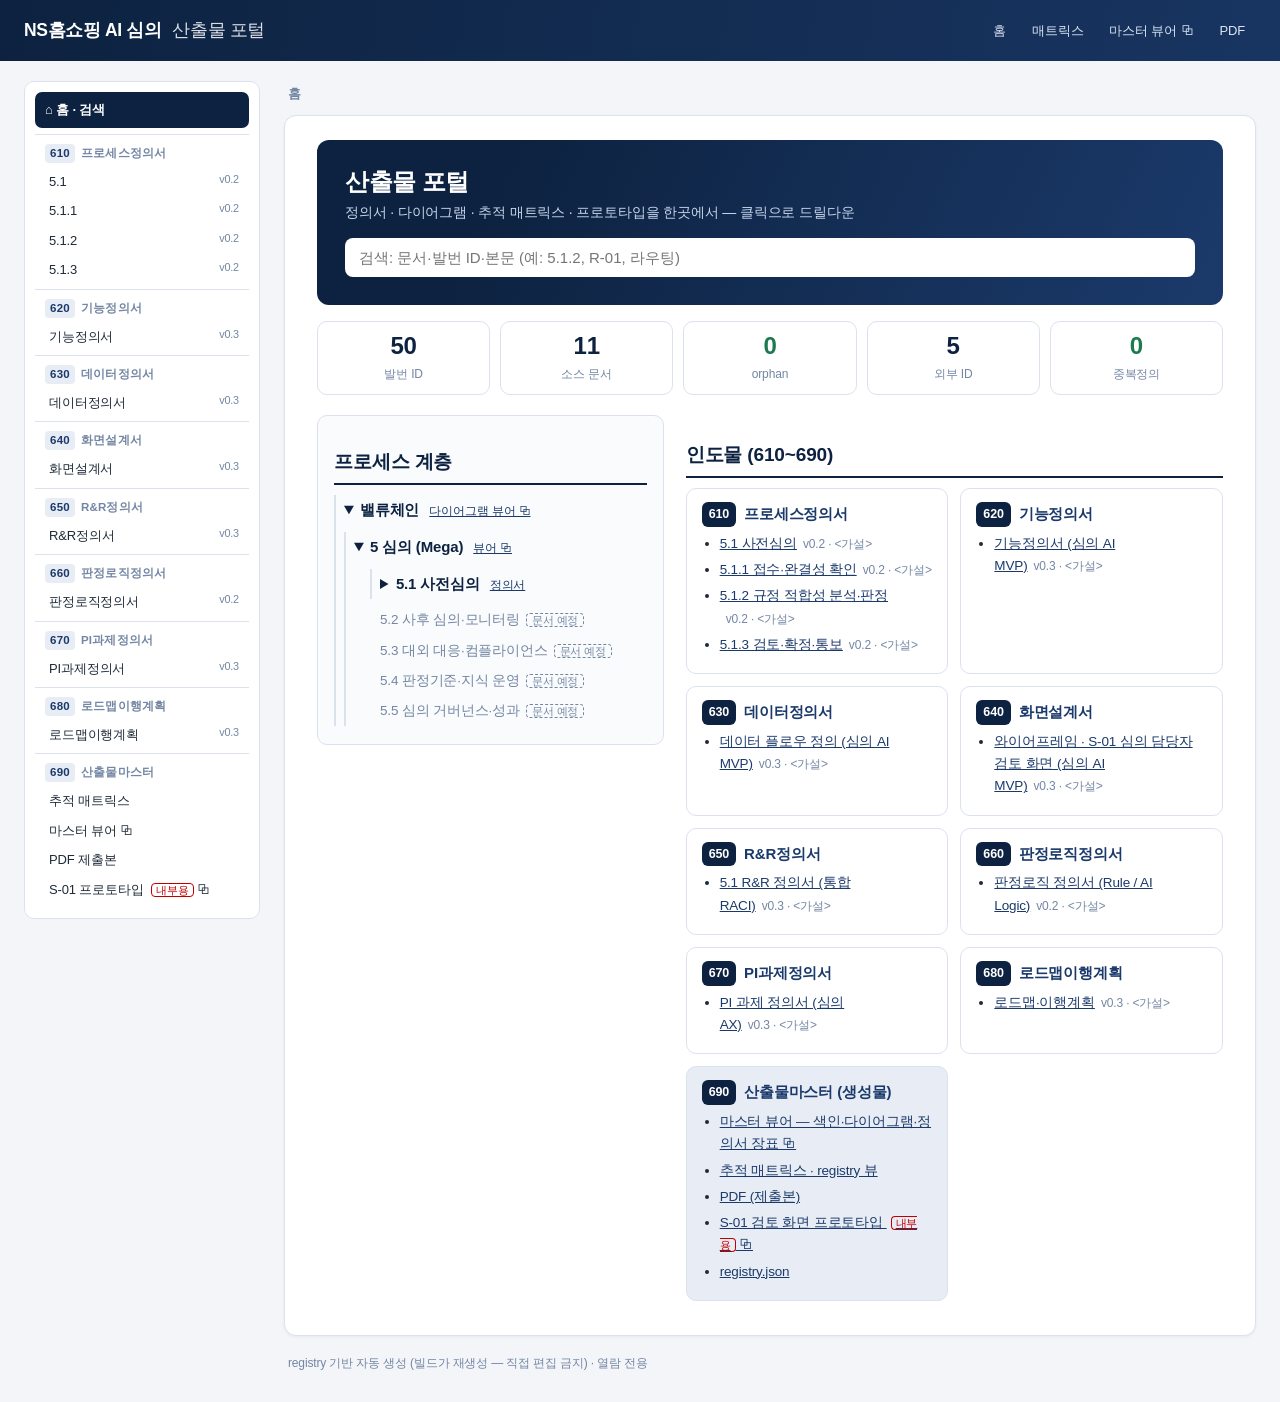
==== commit 5795c95a: "master 2026-07-18 17:43" ====
--- a/portal/index.html
+++ b/portal/index.html
@@ -9,7 +9,7 @@
 <header><div class="hwrap"><a class="home" href="index.html">NS홈쇼핑 AI 심의 <span>산출물 포털</span></a>
 <nav class="top"><a href="index.html">홈</a><a href="matrix.html">매트릭스</a><a href="../index.html">마스터 뷰어 ⧉</a><a href="master.pdf">PDF</a></nav></div></header>
 <div class="shell">
-<aside class="side"><a class="shome on" href="index.html">⌂ 홈 · 검색</a><div class="sg"><div class="sh"><span class="sf">610</span>프로세스정의서</div><a class="sn" href="doc-5.1.html">5.1<small>v0.2</small></a><a class="sn" href="doc-5.1.1.html">5.1.1<small>v0.2</small></a><a class="sn" href="doc-5.1.2.html">5.1.2<small>v0.2</small></a><a class="sn" href="doc-5.1.3.html">5.1.3<small>v0.2</small></a></div><div class="sg"><div class="sh"><span class="sf">620</span>기능정의서</div><a class="sn" href="doc-620.html">기능정의서<small>v0.2</small></a></div><div class="sg"><div class="sh"><span class="sf">630</span>데이터정의서</div><a class="sn" href="doc-630.html">데이터정의서<small>v0.3</small></a></div><div class="sg"><div class="sh"><span class="sf">640</span>화면설계서</div><a class="sn" href="doc-640.html">화면설계서<small>v0.2</small></a></div><div class="sg"><div class="sh"><span class="sf">650</span>R&R정의서</div><a class="sn" href="doc-650.html">R&amp;R정의서<small>v0.2</small></a></div><div class="sg"><div class="sh"><span class="sf">660</span>판정로직정의서</div><a class="sn" href="doc-660.html">판정로직정의서<small>v0.2</small></a></div><div class="sg"><div class="sh"><span class="sf">670</span>PI과제정의서</div><a class="sn" href="doc-670.html">PI과제정의서<small>v0.2</small></a></div><div class="sg"><div class="sh"><span class="sf">680</span>로드맵이행계획</div><a class="sn" href="doc-680.html">로드맵이행계획<small>v0.2</small></a></div><div class="sg"><div class="sh"><span class="sf">690</span>산출물마스터</div><a class="sn" href="matrix.html">추적 매트릭스</a><a class="sn" href="../index.html">마스터 뷰어 ⧉</a><a class="sn" href="master.pdf">PDF 제출본</a><a class="sn" href="https://claude.ai/design/p/cdaa1f0b-4fab-4fa7-a9e8-0e988927c3ac" target="_blank" rel="noopener">S-01 프로토타입 <span class="intb">내부용</span> ⧉</a></div></aside>
+<aside class="side"><a class="shome on" href="index.html">⌂ 홈 · 검색</a><div class="sg"><div class="sh"><span class="sf">610</span>프로세스정의서</div><a class="sn" href="doc-5.1.html">5.1<small>v0.2</small></a><a class="sn" href="doc-5.1.1.html">5.1.1<small>v0.2</small></a><a class="sn" href="doc-5.1.2.html">5.1.2<small>v0.2</small></a><a class="sn" href="doc-5.1.3.html">5.1.3<small>v0.2</small></a></div><div class="sg"><div class="sh"><span class="sf">620</span>기능정의서</div><a class="sn" href="doc-620.html">기능정의서<small>v0.3</small></a></div><div class="sg"><div class="sh"><span class="sf">630</span>데이터정의서</div><a class="sn" href="doc-630.html">데이터정의서<small>v0.3</small></a></div><div class="sg"><div class="sh"><span class="sf">640</span>화면설계서</div><a class="sn" href="doc-640.html">화면설계서<small>v0.3</small></a></div><div class="sg"><div class="sh"><span class="sf">650</span>R&R정의서</div><a class="sn" href="doc-650.html">R&amp;R정의서<small>v0.3</small></a></div><div class="sg"><div class="sh"><span class="sf">660</span>판정로직정의서</div><a class="sn" href="doc-660.html">판정로직정의서<small>v0.2</small></a></div><div class="sg"><div class="sh"><span class="sf">670</span>PI과제정의서</div><a class="sn" href="doc-670.html">PI과제정의서<small>v0.3</small></a></div><div class="sg"><div class="sh"><span class="sf">680</span>로드맵이행계획</div><a class="sn" href="doc-680.html">로드맵이행계획<small>v0.3</small></a></div><div class="sg"><div class="sh"><span class="sf">690</span>산출물마스터</div><a class="sn" href="matrix.html">추적 매트릭스</a><a class="sn" href="../index.html">마스터 뷰어 ⧉</a><a class="sn" href="master.pdf">PDF 제출본</a><a class="sn" href="https://claude.ai/design/p/cdaa1f0b-4fab-4fa7-a9e8-0e988927c3ac" target="_blank" rel="noopener">S-01 프로토타입 <span class="intb">내부용</span> ⧉</a></div></aside>
 <div class="maincol">
 <nav class="crumb"><b>홈</b></nav>
 <main>
@@ -21,10 +21,10 @@
 <div class="stats"><a class="tile" href="matrix.html"><b>50</b><span>발번 ID</span></a><a class="tile" href="matrix.html"><b>11</b><span>소스 문서</span></a><a class="tile ok" href="matrix.html"><b>0</b><span>orphan</span></a><a class="tile" href="matrix.html"><b>5</b><span>외부 ID</span></a><a class="tile ok" href="matrix.html"><b>0</b><span>중복정의</span></a></div>
 <div class="cols">
 <section class="panel"><h2 class="sec">프로세스 계층</h2><details open><summary>밸류체인 <span class="tiny"><a href="../index.html">다이어그램 뷰어 ⧉</a></span></summary><details open class="lv"><summary>5 심의 (Mega) <span class="tiny"><a href="../index.html">뷰어 ⧉</a></span></summary><div class="lv"><details><summary>5.1 사전심의 <span class="tiny"><a href="doc-5.1.html">정의서</a></span></summary><ul><li><a href="doc-5.1.1.html">5.1.1 접수·완결성 확인</a><span class="tiny">v0.2</span></li><li><a href="doc-5.1.2.html">5.1.2 규정 적합성 분석·판정</a><span class="tiny">v0.2</span></li><li><a href="doc-5.1.3.html">5.1.3 검토·확정·통보</a><span class="tiny">v0.2</span></li></ul></details><div class="plan">5.2 사후 심의·모니터링<span class="planb">문서 예정</span></div><div class="plan">5.3 대외 대응·컴플라이언스<span class="planb">문서 예정</span></div><div class="plan">5.4 판정기준·지식 운영<span class="planb">문서 예정</span></div><div class="plan">5.5 심의 거버넌스·성과<span class="planb">문서 예정</span></div></div></details></details></section>
-<section><h2 class="sec">인도물 (610~690)</h2><div class="grid"><div class="card"><div class="ch"><span class="fno">610</span><h3>프로세스정의서</h3></div><ul><li><a href="doc-5.1.html">5.1 사전심의</a><span class="tiny">v0.2 · &lt;가설&gt;</span></li><li><a href="doc-5.1.1.html">5.1.1 접수·완결성 확인</a><span class="tiny">v0.2 · &lt;가설&gt;</span></li><li><a href="doc-5.1.2.html">5.1.2 규정 적합성 분석·판정</a><span class="tiny">v0.2 · &lt;가설&gt;</span></li><li><a href="doc-5.1.3.html">5.1.3 검토·확정·통보</a><span class="tiny">v0.2 · &lt;가설&gt;</span></li></ul></div><div class="card"><div class="ch"><span class="fno">620</span><h3>기능정의서</h3></div><ul><li><a href="doc-620.html">기능정의서 (심의 AI MVP)</a><span class="tiny">v0.2 · &lt;가설&gt;</span></li></ul></div><div class="card"><div class="ch"><span class="fno">630</span><h3>데이터정의서</h3></div><ul><li><a href="doc-630.html">데이터 플로우 정의 (심의 AI MVP)</a><span class="tiny">v0.3 · &lt;가설&gt;</span></li></ul></div><div class="card"><div class="ch"><span class="fno">640</span><h3>화면설계서</h3></div><ul><li><a href="doc-640.html">와이어프레임 · S-01 심의역 검토 화면 (심의 AI MVP)</a><span class="tiny">v0.2 · &lt;가설&gt;</span></li></ul></div><div class="card"><div class="ch"><span class="fno">650</span><h3>R&R정의서</h3></div><ul><li><a href="doc-650.html">5.1 R&amp;R 정의서 (통합 RACI)</a><span class="tiny">v0.2 · &lt;가설&gt;</span></li></ul></div><div class="card"><div class="ch"><span class="fno">660</span><h3>판정로직정의서</h3></div><ul><li><a href="doc-660.html">판정로직 정의서 (Rule / AI Logic)</a><span class="tiny">v0.2 · &lt;가설&gt;</span></li></ul></div><div class="card"><div class="ch"><span class="fno">670</span><h3>PI과제정의서</h3></div><ul><li><a href="doc-670.html">PI 과제 정의서 (심의 AX)</a><span class="tiny">v0.2 · &lt;가설&gt;</span></li></ul></div><div class="card"><div class="ch"><span class="fno">680</span><h3>로드맵이행계획</h3></div><ul><li><a href="doc-680.html">로드맵·이행계획</a><span class="tiny">v0.2 · &lt;가설&gt;</span></li></ul></div><div class="card gen"><div class="ch"><span class="fno">690</span><h3>산출물마스터 (생성물)</h3></div><ul><li><a href="../index.html">마스터 뷰어 — 색인·다이어그램·정의서 장표 ⧉</a></li><li><a href="matrix.html">추적 매트릭스 · registry 뷰</a></li><li><a href="master.pdf">PDF (제출본)</a></li><li><a href="https://claude.ai/design/p/cdaa1f0b-4fab-4fa7-a9e8-0e988927c3ac" target="_blank" rel="noopener">S-01 검토 화면 프로토타입 <span class="intb">내부용</span> ⧉</a></li><li><a href="registry.json">registry.json</a></li></ul></div></div></section>
+<section><h2 class="sec">인도물 (610~690)</h2><div class="grid"><div class="card"><div class="ch"><span class="fno">610</span><h3>프로세스정의서</h3></div><ul><li><a href="doc-5.1.html">5.1 사전심의</a><span class="tiny">v0.2 · &lt;가설&gt;</span></li><li><a href="doc-5.1.1.html">5.1.1 접수·완결성 확인</a><span class="tiny">v0.2 · &lt;가설&gt;</span></li><li><a href="doc-5.1.2.html">5.1.2 규정 적합성 분석·판정</a><span class="tiny">v0.2 · &lt;가설&gt;</span></li><li><a href="doc-5.1.3.html">5.1.3 검토·확정·통보</a><span class="tiny">v0.2 · &lt;가설&gt;</span></li></ul></div><div class="card"><div class="ch"><span class="fno">620</span><h3>기능정의서</h3></div><ul><li><a href="doc-620.html">기능정의서 (심의 AI MVP)</a><span class="tiny">v0.3 · &lt;가설&gt;</span></li></ul></div><div class="card"><div class="ch"><span class="fno">630</span><h3>데이터정의서</h3></div><ul><li><a href="doc-630.html">데이터 플로우 정의 (심의 AI MVP)</a><span class="tiny">v0.3 · &lt;가설&gt;</span></li></ul></div><div class="card"><div class="ch"><span class="fno">640</span><h3>화면설계서</h3></div><ul><li><a href="doc-640.html">와이어프레임 · S-01 심의 담당자 검토 화면 (심의 AI MVP)</a><span class="tiny">v0.3 · &lt;가설&gt;</span></li></ul></div><div class="card"><div class="ch"><span class="fno">650</span><h3>R&R정의서</h3></div><ul><li><a href="doc-650.html">5.1 R&amp;R 정의서 (통합 RACI)</a><span class="tiny">v0.3 · &lt;가설&gt;</span></li></ul></div><div class="card"><div class="ch"><span class="fno">660</span><h3>판정로직정의서</h3></div><ul><li><a href="doc-660.html">판정로직 정의서 (Rule / AI Logic)</a><span class="tiny">v0.2 · &lt;가설&gt;</span></li></ul></div><div class="card"><div class="ch"><span class="fno">670</span><h3>PI과제정의서</h3></div><ul><li><a href="doc-670.html">PI 과제 정의서 (심의 AX)</a><span class="tiny">v0.3 · &lt;가설&gt;</span></li></ul></div><div class="card"><div class="ch"><span class="fno">680</span><h3>로드맵이행계획</h3></div><ul><li><a href="doc-680.html">로드맵·이행계획</a><span class="tiny">v0.3 · &lt;가설&gt;</span></li></ul></div><div class="card gen"><div class="ch"><span class="fno">690</span><h3>산출물마스터 (생성물)</h3></div><ul><li><a href="../index.html">마스터 뷰어 — 색인·다이어그램·정의서 장표 ⧉</a></li><li><a href="matrix.html">추적 매트릭스 · registry 뷰</a></li><li><a href="master.pdf">PDF (제출본)</a></li><li><a href="https://claude.ai/design/p/cdaa1f0b-4fab-4fa7-a9e8-0e988927c3ac" target="_blank" rel="noopener">S-01 검토 화면 프로토타입 <span class="intb">내부용</span> ⧉</a></li><li><a href="registry.json">registry.json</a></li></ul></div></div></section>
 </div>
 <script>
-const IDX = [{"id": "DOC-5.1.1", "title": "5.1.1 접수·완결성 확인 — 프로세스 정의서", "type": "프로세스정의서", "url": "doc-5.1.1.html", "ids": ["A-5.1.1.1", "A-5.1.1.2", "A-5.1.1.3", "R-07", "R-08"], "text": "610 프로세스정의서 — 5.1.1 접수·완결성 확인 표준 템플릿 적용. 상태 설계 가설 — 인터뷰 확정 예정. BM =벤치마크. 신규 =신규 추가 항목. 브레드크럼 Mega 5. 심의 Main 5.1 사전심의 Sub 5.1.1 접수·완결성 확인 유형 프로세스 정의서 (L3) 상위: 5.1 사전심의 (610) · 다음: 5.1.2 규정 적합성 판정 1. 개요 - 목적 : 심의 대상을 접수하고 ① 완결성(필수항목·메타) 점검 과 ② 유형 분류·라우팅 을 수행해, 후속 판정(5.1.2)의 입력 품질과 처리 경로 를 보장. - 범위 : 접수 → 완결성 체크 → 유형 분류·라우팅. - 유형 축 도입 ( 신규 ): 접수 시점에 심의 대상을 원고·기획 / 영상·완성물 / 상품표시·광고 로 분류 → 유형별 판정 파이프라인으로 라우팅. (상세: 680 로드맵이행계획) 2. As-Is vs To-Be 구분 AS-IS 가설 TO-BE 접수 제작·편성에서 수기/분산 접수 시스템 자동 접수·메타 수집 완결성 담당자 육안 확인 필수항목·메타 자동 점검 , 누락 시 반려·보완 유형 구분 암묵(채널·경험으로 구분) 유형 자동 분류·라우팅 (원고/영상/상품) 신규 3. 액티비티 목록 (L4) ID 액티비티 수행주체 요약 5.1.1.1 심의 대상 접수 System 제작·편성 채널에서 심의 대상(제작물·CG·큐시트·영상·상품정보) 접수, 메타 수집 5.1.1.2 완결성·메타 체크 System 필수 항목·메타데이터 완결성 자동 점검, 누락 시 반려·보완 요청 5.1.1.3 유형 분류·라우팅 신규·가설 System (+AI 보조) 대상 유형(원고/영상/상품표시) 판별 → 유형별 판정 파이프라인으로 라우팅 4. 분류 Logic (경량) - 유형 분류 = 접수 메타·포맷 기반 규칙 우선 (예: 텍스트 원고 → 원고심의, 영상 파일 → 영상심의, 상품 이미지/표시 → 상품표시심의) + 모호 시 AI 분류 보조 ·사람 확인. - 유형별 필수항목 세트 가 다름 → 완결성 체크는 유형 확정 후 세트 적용(또는 접수 채널로 선판별). 5. Rule - 필수 항목·메타 누락 시 접수 반려 후 보완 요청 (판정 단계 미진행) (R-08) - 접수 채널(제작 중 심의 / 방송 전 최종)· 유형별 필수 항목 세트 를 표준화 - 유형 미상·경계 건은 사람 확인 후 라우팅 신규 - 모든 접수·반려·분류 이력은 로그에 기록 (R-07) 6. R&R (RACI) 수행주체 역할 System 자동 접수 · 완결성 점검 · 유형 분류·라우팅 · 반려 알림 · 로깅 심의팀 (사람) 반려 건 확인 · 예외 접수 판단 · 유형 경계 건 확인 7. Input & Output Data 데이터 구분 보유 비고 심의 대상(제작물·CG·큐시트·영상·상품정보) Input 가설 접수 채널별 상이 접수 메타(채널·시점·담당) Input 가설 필수항목 세트 근거 유형 태그 (원고/영상/상품) Output 신규 5.1.2 라우팅 키 완결성 결과·반려 사유 Output 신규 로그 8. 흐름 다이어그램 (L5) 원천: diagrams\\5.1-사전심의\\nshs_5.1.drawio (5.1 Sub Flow). 인터뷰 확인 필요 : 접수가 시스템 자동인지 수기인지 · 필수항목·채널 구성 · 유형이 실제 분리되는지·분류 기준 ."}, {"id": "DOC-5.1.2", "title": "5.1.2 규정 적합성 분석·판정 — 프로세스 정의서", "type": "프로세스정의서", "url": "doc-5.1.2.html", "ids": ["A-5.1.2.1", "A-5.1.2.2", "A-5.1.2.3", "A-5.1.2.4", "A-5.1.2.5", "D-02", "R-01", "R-03", "R-04", "R-07"], "text": "610 프로세스정의서 — 5.1.2 규정 적합성 분석·판정 섹션 구성 = 프로세스 정의서 표준 템플릿 (SCM 5단 프레임워크·브레드크럼 + PI As-Is/To-Be + AI Logic 결합) 상태: 설계 가설 — 인터뷰 확정 예정. 벤치마크 인용은 BM 로 표기(도입 여부·수준 미확정). 임계값은 D-02에서 확정. 브레드크럼 (계층 위치) ※SCM 메타표 채택 — 모든 정의서 상단 고정 Mega 5. 심의 Main 5.1 사전심의 Sub 5.1.2 규정 적합성 분석·판정 유형 프로세스 정의서 (L3) 상위: 5.1 사전심의 (610) · 밸류체인 위치: 사전기획→QA→편성/제작→ 심의(사전심의) →사후관리 1. 개요 - 목적 : 접수된 심의 대상(방송 원고·쇼호스트 멘트·상품 정보/영상)의 규정 적합성을 분석·판정 . AI 에이전트가 선분석·라우팅·판정초안을 자율 수행하고 사람이 검토·확정 . - 범위 : 액티비티 5.1.2.1 ~ 5.1.2.5. - 핵심 원칙 : AI 보조 + 사람 확정 — 고위험·신유형은 자동확정 금지. (R-01) 2. As-Is vs To-Be ※PI 과제정의서 틀 + 벤치마크 구분 AS-IS (현행) TO-BE (개선) 심의 방식 담당자 전적 수작업, 규정 기억·검색 의존 AI 선분석 → 신뢰도 라우팅 → 판정초안, 사람 확정 멘트 처리 쇼호스트 멘트 수기 텍스트화 ( BM 3~5h·부정확) STT 자동 텍스트화 (데이터방송 전수 BM ) 규정 판정 담당자 판단, 과거이력 수기 확인 AI/NLP 가 금지어·규정위반 후보 제시(라이브는 가이드 BM ) 상품 검토 수기 검토 OCR 로 상품 이미지/자막 텍스트 추출 BM 근거/이력 산발적 조항·판례 자동 인용 + 감사로그 BM = 홈앤쇼핑 PI ⓕ 솔루션 심의 개선(STT/AI-BERT/OCR) 벤치마크. 도입 여부·수준은 미확정. 3. 액티비티 목록 (L4) ID 액티비티 수행주체 전환 요약 5.1.2.1 선분석·규정 매핑 AI Agent ★ 규정 매핑·리스크 태깅·완결성 반영 5.1.2.2 신뢰도 라우팅 AI Agent ★ 신뢰도·리스크로 3분기(자동초안/보강/에스컬레이션) 5.1.2.3 자동 판정초안 생성 AI Agent ★ 판정·사유·근거 인용·신뢰도 포함 초안 5.1.2.4 근거 보강·재검색 AI Agent 근거 불충분 시 재검색 후 재라우팅 5.1.2.5 상위 검토·에스컬레이션 Human (심의위원회) 신유형·고위험 건 사람 상위 검토 4. AI Logic 개요 (Input → Process → Output) ※SCM AI Logic 틀 + AI 심의 3축 신규 Input(입력) - 심의 대상: 방송 원고 · 쇼호스트 멘트(→STT 텍스트화 BM ) · 상품 정보/이미지/자막(→OCR BM ) - 참조 지식자산: 규정·조항, 판례·피드백 이력, 과거 심의이력 (※수행주체 아님, 데이터 소스) Process(처리) 1. 선분석·규정 매핑 (5.1.2.1) — NLP로 조항 매핑, 리스크 태깅, 완결성 반영 2. 신뢰도 라우팅 (5.1.2.2) — 신뢰도·리스크 → 3분기: 자동초안 / 근거보강 / 에스컬레이션 3. 판정초안 생성 (5.1.2.3) — 판정·사유·근거(조항/판례) 인용·신뢰도 모델·보조(AI 심의 3축, 벤치마크 기반) 축 역할 벤치마크 시사점 BM STT 멘트 자동 텍스트화 정확도 한계→속기사 병용 가능, 데이터방송 전수 적용 AI/NLP 금지어·규정위반 후보 판정 과거 심의자료 학습 필요, 라이브는 \"가이드 수준\"(사람 확정) OCR 상품 이미지/자막 텍스트 추출 해상도 따라 인식률 편차 입력 어댑터 = 유형별 신규 : 5.1.1에서 라우팅된 유형에 따라 전처리가 갈리고, 공통 규정매핑·라우팅·판정 엔진은 1개 . → 판정 엔진 재사용, 유형 확장은 어댑터만 추가. 심의 유형 입력 어댑터 MVP? 원고·기획 NLP(텍스트 직접) ★MVP 영상·완성물 STT+OCR+영상분석 → 텍스트/태그 Post-MVP 상품표시 OCR → 텍스트 Post-MVP (상세: 680 로드맵이행계획) Output(산출) : 판정초안(판정·사유·근거조항/판례·신뢰도) · 감사로그(판정·근거·신뢰도·모델버전) 5. Rule (판정·라우팅 규칙) - 반복 재라우팅 N_max회 초과 시 강제 에스컬레이션 (R-03, N_max = D-02) - 고위험 카테고리(신유형·중대위반)는 사람 확정 필수 — 자동 확정 금지 (R-01) - 근거 조항·판례 미첨부 초안은 무효 처리 (R-04) - 모든 판정·근거·신뢰도·모델 버전은 감사 로그에 기록 (R-07) 6. R&R (RACI) ※SCM RACI 관점 수행주체 역할 AI Agent (심의 Agent) 선분석·신뢰도 산출·라우팅·판정초안·근거(조항/판례) 제시 심의팀 (사람) 초안 검토 · 최종 확정 · 판정 책임(A) 심의위원회 에스컬레이션 판단 · 임계값·라우팅 정책 승인 System 접수 · 통보 · 이력 적재 · 로깅 · 감사추적 7. Input & Output Data ※SI 데이터 체계 틀 신규 · 데이터정의서 연결 데이터 구분 보유 비고 방송 원고/멘트(텍스트) Input 가설 STT 산출물 연계 상품 정보·이미지 Input 가설 OCR 대상 규정·조항 지식자산 Input ● 소스레지스트리 연계 판례·피드백 이력 Input 가설 축적 대상 판정초안(판정·사유·근거·신뢰도) Output 신규 데이터정의서 정의 필요 감사 로그 Output 신규 판정·모델버전·근거 → 상세 속성·Naming은 630 데이터정의서 에서 정의. 8. 흐름 다이어그램 (L5) 원천: diagrams\\5.1.2-규정적합성\\nshs_5.1.2.drawio (탭: 5.1.2.1 선분석 / 5.1.2.2 라우팅 / 5.1.2.3 판정초안 — 각 Task Flow·Rule·R&R·Data Flow) 표준 섹션 구성 브레드크럼 → 1.개요 → 2.As-Is/To-Be → 3.액티비티 목록(L4) → 4.AI Logic 개요 → 5.Rule → 6.R&R(RACI) → 7.Input&Output Data → 8.흐름 다이어그램(L5)"}, {"id": "DOC-5.1.3", "title": "5.1.3 검토·확정·통보 — 프로세스 정의서", "type": "프로세스정의서", "url": "doc-5.1.3.html", "ids": ["A-5.1.3.1", "A-5.1.3.2", "A-5.1.3.3", "R-01", "R-05", "R-06", "R-07"], "text": "610 프로세스정의서 — 5.1.3 검토·확정·통보 표준 템플릿 적용. 상태 설계 가설 — 인터뷰 확정 예정. 최종 판정 책임=사람 (AI는 초안까지). 브레드크럼 Mega 5. 심의 Main 5.1 사전심의 Sub 5.1.3 검토·확정·통보 유형 프로세스 정의서 (L3) 상위: 5.1 사전심의 (610) · 이전: 5.1.2 규정 적합성 판정 1. 개요 - 목적 : 사람이 AI 판정초안을 검토·최종 확정 하고, 결과를 제작·편성에 통보 하며, 심의 이력·지식을 적재 (5.4 보강 루프). - 범위 : 사람 확정 → 통보 → 이력·지식 적재. - 핵심 원칙 : 확정 없이는 통보 불가. AI 보조 + 사람 확정 의 \"확정\" 지점. 2. As-Is vs To-Be 구분 AS-IS 가설 TO-BE 확정 담당자 판단·수기 확정 AI 판정초안·근거 기반 검토→승인/수정, 사유 자동 채움 보조 통보 수기 전달(메일 등) BM 확정·수정의견 자동 통보 ·반영 이력 산발적 저장 판정·근거·신뢰도 표준 이력 적재 → 5.4 보강 BM 홈앤쇼핑 PI: \"방송조정내역 메일알림 개선 필요\"(수기 통보 개선). 3. 액티비티 목록 (L4) ID 액티비티 수행주체 요약 5.1.3.1 사람 최종 검토·확정 Human (심의팀) AI 판정초안·근거 검토, 판정 승인·수정, 사유 기재 5.1.3.2 결과 통보 System 확정 판정·수정의견을 제작·편성에 통보·반영 5.1.3.3 심의 이력·지식 적재 System 판정·근거·신뢰도 이력 적재, 5.4 판정기준 보강 루프로 환류 4. AI Logic 개요 (경량 — 검토 보조) - AI는 판정초안·근거·신뢰도 를 제시(5.1.2 산출). 5.1.3에서 AI 역할은 확정 보조 (사유 초안 제안·근거 정리)까지, 확정 판단은 사람 . - 유형 무관 공통. 단 통보 경로는 유형·제작단계별 상이 가능(원고→제작, 영상→편성 등 가설 ). 5. Rule - 최종 확정은 사람(심의팀)의 책임 — AI 초안은 참고, 확정 없이는 통보 불가 (R-01·R-06) - 확정 시 판정 사유·근거 인용 필수 기재 (R-05) - 고위험·수정 판정은 통보 경로·이해관계자 별도 지정 - 모든 확정 결과는 감사 로그 + 5.4 지식 으로 적재 (R-07) 6. R&R (RACI) 수행주체 역할 심의팀 (사람) 초안 검토 · 최종 확정 · 사유 기재 · 판정 책임(A) System 결과 통보 · 이력·지식 적재 · 감사 로깅 5.4 판정기준·지식 적재 이력으로 판정기준 보강(보강 루프) 7. Input & Output Data 데이터 구분 보유 비고 판정초안(판정·사유·근거·신뢰도) Input 신규 5.1.2 산출 확정 판정·확정 사유 Output 신규 통보·이력 통보 이력(대상·경로·시각) Output 신규 제작·편성 연계 심의 이력·지식 Output 신규 → 5.4 (630 데이터정의서) 8. 흐름 다이어그램 (L5) 원천: diagrams\\5.1-사전심의\\nshs_5.1.drawio (5.1 Sub Flow의 확정·통보 구간). 인터뷰 확인 필요 : 확정 권한·책임 주체 · 통보 경로(제작·편성) · 이력 저장 형태·데이터 샘플."}, {"id": "DOC-5.1", "title": "5.1 사전심의 — Main 프로세스 정의서 (overview)", "type": "프로세스정의서", "url": "doc-5.1.html", "ids": ["U-1", "U-2", "U-3", "U-4", "U-5", "R-01", "R-04", "R-07"], "text": "610 프로세스정의서 — 5.1 사전심의 (Main overview) 5.1 사전심의 수직 슬라이스 통합 뷰. 상태 설계 가설 — 인터뷰 확정 예정. MVP 스코프 = 원고 텍스트 심의 (PRD 60, 개발 트랙). 브레드크럼 Business Area 홈쇼핑 밸류체인 Mega 5. 심의 Main 5.1 사전심의 유형 Main 정의서 (L2) 밸류체인 위치: 사전기획 → QA → 편성/제작 → 심의(사전심의) → 사후관리 1. 개요 방송 전 심의. 심의 대상을 접수·분류하고, 규정 적합성을 AI가 선분석·판정초안, 사람이 최종 확정 해 제작·편성에 통보. MVP는 원고·기획(텍스트) 심의 에 집중. 2. 전체 흐름 (Sub 3묶음 + 유형 축) 5.1.1 접수·완결성·유형분류 │ (원고 / 영상 / 상품표시 라우팅) ▼ 5.1.2 규정 적합성 분석·판정 ← 유형별 입력 어댑터(NLP/STT·OCR/OCR) + 공통 판정엔진 │ 선분석 → 신뢰도 라우팅 → 자동초안 / 근거보강 / 에스컬레이션 ▼ 5.1.3 검토·확정·통보 ← 사람 최종 확정 → 통보 → 이력·지식 적재 │ └──▶ 5.4 판정기준·지식 (보강 루프) 3. Sub 색인 (L3) No. Sub 핵심 정의서 5.1.1 접수·완결성 확인 접수·완결성 + 유형 분류·라우팅 신규 5.1.1 정의서 5.1.2 규정 적합성 분석·판정 ★AX 선분석·라우팅·판정초안 + 유형별 입력 어댑터 5.1.2 정의서 5.1.3 검토·확정·통보 사람 확정 · 통보 · 이력 적재 5.1.3 정의서 4. 유형 축 & MVP 경계 심의 유형 AI 역량 스코프 원고·기획(텍스트) NLP 규정매핑 ★MVP 영상·완성물 STT+OCR+영상분석 Post-MVP 상품표시·광고 OCR Post-MVP → 현 MVP가 텍스트 중심인 것은 의도된 경계 (누락 아님). 유형 축은 구조를 가로지르는 파라미터라, Post-MVP 확장 시 입력 어댑터만 추가 (판정엔진·구조 재사용). (상세: 680 로드맵이행계획) 5. 공통 원칙 - AI 보조 + 사람 확정 — 고위험·신유형 자동확정 금지, 최종 책임=사람. (R-01) - 모든 판정·근거·신뢰도·모델버전 감사 로그 . (R-07) - 근거(조항·판례) 미첨부 초안 무효 . (R-04) 6. 연계 - 5.4 판정기준·지식 (온톨로지·RAG) → 5.1.2 AI 판정 근거 공급 + 5.1.3 이력 → 5.4 보강. - 5.2 사후심의 / 5.3 대외대응 = MVP Out-of-scope. - PRD : 60 심의 AI PRD (개발 트랙) — U-1~U-5 ↔ 5.1.2 액티비티. 표준 템플릿 (모든 Sub 공통): 브레드크럼 → 개요 → As-Is/To-Be → 액티비티(L4) → AI Logic → Rule → R&R → I/O Data → 흐름(L5)"}, {"id": "DOC-620", "title": "기능정의서 (심의 AI MVP)", "type": "기능정의서", "url": "doc-620.html", "ids": ["F-01", "F-02", "F-03", "F-04", "F-05", "F-06", "F-07", "F-08", "F-09", "F-10", "F-11", "F-12", "F-13", "A-5.1.1.1", "A-5.1.1.2", "A-5.1.1.3", "A-5.1.2.1", "A-5.1.2.2", "A-5.1.2.3", "A-5.1.2.4", "A-5.1.2.5", "A-5.1.3.1", "A-5.1.3.2", "A-5.1.3.3", "D-01", "D-02", "D-03", "D-04", "D-05", "D-06", "D-07", "D-08", "D-09", "D-10", "D-11", "U-1", "U-2", "U-3", "U-4", "U-5"], "text": "620 기능정의서 — 심의 AI MVP (구 61) 상태 설계 가설 — 인터뷰 확정 예정. 신규 =신규 추가 항목. MVP = 원고 텍스트 심의 (F-01~F-10). 유형/멀티모달은 아래 별도 Post-MVP 섹션. 브레드크럼 Mega 5. 심의 Main 5.1 사전심의 대상 5.1 전 액티비티 유형 기능정의서 (MVP) 연계: PRD 60 (개발 트랙) · 630 데이터정의서 · 640 화면설계서 1. 기능 목록 (MVP) ID 기능 설명 관련 액티비티 관련 데이터 입력 → 출력 우선순위 F-01 선분석·리스크 태깅 심의 대상을 규정에 매핑, 위반 리스크 자동 태깅 5.1.2.1 D-01 · D-05 · D-08 심의대상·규정 → 리스크태그·매핑 Must F-02 신뢰도 스코어링·라우팅 신뢰도·리스크로 자동초안/보강/에스컬레이션 3분기 5.1.2.2 D-02 선분석결과 → 라우팅·신뢰도 Must F-03 자동 판정초안 생성 판정·사유·근거 인용·신뢰도 초안 생성 5.1.2.3 D-01 라우팅·근거 → 판정초안 Must F-04 근거 검색 (RAG) 유사 판례·규정 조항 검색해 근거 제공 5.1.2.2·5.1.2.3 D-03 · D-05 쿼리 → 근거 리스트 Must F-05 근거 보강·재검색 근거 불충분 시 재검색 후 재라우팅 5.1.2.4 D-02 초안·근거 → 보강결과 Should F-06 검토·확정 UI 심의역이 초안 검토·승인/수정·사유 기재 5.1.3.1 — 판정초안 → 확정판정 Must F-07 에스컬레이션 신유형·고위험 상위(위원회) 라우팅 5.1.2.5 D-02 라우팅 → 에스컬레이션 큐 Should F-08 접수·완결성 체크 접수·필수항목/메타 자동 점검·반려 5.1.1.1·5.1.1.2 D-06 심의대상 → 접수/반려 Must F-09 결과 통보 확정 판정·수정의견 제작·편성 통보·반영 5.1.3.2 — 확정판정 → 통보 Must F-10 이력·지식 적재·보강 판정 이력 적재 + 판정기준 보강 루프(5.4) 5.1.3.3·5.4 D-04 확정이력 → 지식 갱신 Should ※ 관련 데이터 = 630 데이터정의서의 자산↔기능 매핑(D-nn 기준) 역방향 표기. 2. Post-MVP 기능 후보 (유형 축·멀티모달) 신규·가설 ID 기능 관련 액티비티 관련 데이터 AI 역량 근거 F-11 유형 분류·라우팅 5.1.1.3 D-07 대상 유형(원고/영상/상품) 판별→파이프라인 라우팅 유형 축 도입 F-12 STT 어댑터 (영상심의) D-09 쇼호스트 멘트 자동 텍스트화 BM 홈앤쇼핑 PI F-13 OCR 어댑터 (영상·상품심의) D-10 · D-11 자막·상품표시 텍스트 추출 BM 홈앤쇼핑 PI F-11~F-13 산출물(텍스트/태그)은 공통 판정 엔진(F-01~F-03) 입력 으로 흘러 판정 로직 재사용. (상세: 680 로드맵이행계획) ※ MVP(원고 단일 유형)에선 F-11은 경량 분류 훅. F-12/F-13은 영상·상품 유형이 열릴 때 활성. 3. PRD 유저스토리 매핑 유저스토리 기능 U-1 리스크 자동 태깅 F-01 U-2 판정초안 자동 제공 F-02 · F-03 U-3 근거·판례 첨부 F-04 U-4 자동 에스컬레이션 F-07 U-5 이력 축적·보강 F-10"}, {"id": "DOC-630", "title": "데이터 플로우 정의 (심의 AI MVP)", "type": "데이터정의서", "url": "doc-630.html", "ids": ["D-01", "D-02", "D-03", "D-04", "D-05", "D-06", "D-07", "D-08", "D-09", "D-10", "D-11", "F-01", "F-02", "F-03", "F-04", "F-05", "F-07", "F-08", "F-10", "F-11", "F-12", "F-13", "R-01", "R-02", "R-03"], "text": "630 데이터정의서 — 심의 AI 데이터 플로우 (구 62) 상태 설계 가설 — 인터뷰 확정 예정. 신규 =신규 추가 항목. 데이터 자산 = 수행주체 아님, AI 에이전트가 참조하는 자산. MVP = 텍스트 자산 , 멀티모달은 Post-MVP. ID 규약: D-nn (발번 후 불변). D-02 = 판정 정책·파라미터 — 660 판정로직정의서(R-01~R-03)·680 로드맵이행계획이 참조하는 파라미터 정본. 브레드크럼 Mega 5. 심의 Main 5.1 사전심의 대상 심의 AI 데이터 자산·플로우 유형 데이터정의서 (MVP) 연계: PRD 60 (개발 트랙) · 620 기능정의서 · MVP 소스 레지스트리 (개발 트랙) 1. 데이터 자산 목록 (MVP) ID 자산 유형 원천 용도 관련 기능 D-01 심의규정 온톨로지 온톨로지·지식그래프 방심위 규정·사내 가이드 규정 매핑·판정 근거 구조화 F-01 · F-03 D-02 판정 정책·파라미터 신규 정책·설정 데이터 심의위원회 정책 · 파일럿 캘리브레이션 T_auto·N_max·고위험 카테고리 목록 등 판정/라우팅 파라미터 정본 (R-01~R-03 참조) F-02 · F-05 · F-07 D-03 판례·사례 벡터DB 벡터 인덱스 (RAG) 과거 심의 이력·판례 유사 근거·판례 검색 F-04 D-04 심의이력 DB 관계형 DB 확정 판정·사유·근거·신뢰도 이력·성과 지표·기준 보강 F-10 D-05 규정 원천 문서 저장소 방심위·사내 규정·개정 온톨로지·RAG 인덱싱 원천 F-01 · F-04 D-06 심의대상 메타 스키마·메타데이터 제작·편성 시스템 접수·완결성·컨텍스트 F-08 D-07 유형 태그 신규 분류 라벨 5.1.1.3 유형분류 유형별 판정 라우팅 키 F-11 2. D-02 판정 파라미터 가설 파라미터 가안 확정 T_auto — 자동초안 신뢰도 임계값 (R-02) 0.8 파일럿 캘리브레이션 N_max — 재라우팅 상한 (R-03) 미정 인터뷰 고위험 카테고리 목록 (R-01) 미정 인터뷰 3. Post-MVP 멀티모달 자산 신규·가설 ID 자산 유형 원천 산출 → 용도 관련 기능 D-08 방송 원고·큐시트 텍스트 제작·편성 (직접) → 원고 심의 F-01 (MVP) D-09 쇼호스트 멘트(음성) 오디오 방송 영상 STT → 텍스트 → 판정 F-12 BM D-10 방송 영상·자막 비디오/이미지 완성 방송물 OCR +영상분석 → 텍스트/태그 F-13 BM D-11 상품 표시·이미지 이미지 상품 DB OCR → 텍스트 → 판정 F-13 BM 멀티모달 산출물(STT/OCR 텍스트)은 온톨로지·RAG 검색과 공통 판정 엔진 입력 으로 합류 → MVP 파이프라인 재사용. 4. 엔드투엔드 데이터 파이프라인 유형별 입력 어댑터 원고=(직접) / 영상=STT+OCR+영상분석 / 상품=OCR ← Post-MVP 확장 ▼ (텍스트/태그로 정규화) 규정·판례 원천 → 지식화(온톨로지·벡터 인덱싱) → 검색(규정매핑·판례 RAG) → LLM 판정 엔진(추론·근거 생성) → 판정초안 → 사람 확정 → 심의이력 DB 적재 → 정확도·판정기준 보강 루프(→ 온톨로지·인덱스 환류) MVP는 어댑터 없이 원고 텍스트가 바로 지식화·검색 단계로 진입. 5. 데이터·컴플라이언스 확인 필요 - 심의 이력·판정 데이터 실제 저장 형태·접근 승인 - 규정·판례 지식화 가능 형태 · 개인정보·기밀 포함 여부·처리 정책 - 신규 영상·음성·상품 데이터 접근·저작권·개인정보(초상·음성) 정책 (Post-MVP 선결) 6. 흐름 다이어그램 원천: diagrams\\cross-데이터플로우\\nshs_dataflow.drawio (심의 AI 데이터 플로우). Post-MVP 어댑터 노드는 확장 시 추가."}, {"id": "DOC-640", "title": "와이어프레임 · S-01 심의역 검토 화면 (심의 AI MVP)", "type": "화면설계서", "url": "doc-640.html", "ids": ["S-01", "A-5.1.3.1", "F-01", "F-02", "F-03", "F-04", "F-06", "F-07", "F-08", "F-11", "F-12", "F-13", "R-05", "R-06", "U-2", "U-3"], "text": "640 화면설계서 — S-01 심의역 검토 화면 (구 63) 상태 설계 가설 — 인터뷰 확정 예정. 신규 =신규 추가 항목. 화면 ID S-01 — 심의역 검토·확정 화면(F-06), PRD U-2·U-3 ↔ 액티비티 A-5.1.3.1. MVP = 원고(텍스트) 검토 화면. 브레드크럼 Mega 5. 심의 Main 5.1 사전심의 대상 5.1.3.1 사람 최종 검토·확정 유형 화면설계(와이어프레임, MVP) 연계: PRD 60 (개발 트랙) · 620 기능정의서 · 610 프로세스정의서 5.1.3 1. 화면 구성 요소 (S-01) 영역 요소 내용 · 동작 연계 헤더 심의 대상 정보 대상명 · 유형 배지(원고/영상/상품) 신규 · 편성 · 접수일시 · 리스크 태그 F-01 · F-08 · F-11 좌 패널 AI 판정초안 판정 배지(적합/위반/조건부) · 신뢰도 게이지 · 판정 사유 F-03 우 패널 근거 리스트 인용 규정 조항 · 유사 판례 카드(유사도·출처), 클릭 시 원문 F-04 중앙 대상 미리보기 심의 대상 프리뷰, 위반 의심 구간 하이라이트 F-01 하단 액션 확정 컨트롤 ［승인］［수정 후 확정］［에스컬레이션］ + 사유 입력(필수) F-06 · F-07 상태 라우팅 표시 자동초안/보강/에스컬레이션 경로 · 재라우팅 이력 F-02 2. 유형별 화면 변형 신규·가설 (Post-MVP) 유형 중앙 미리보기 변형 추가 요소 원고·기획 원고/큐시트 텍스트 + 위반구간 하이라이트 (MVP 기본) 영상·완성물 영상 플레이어 + STT 자막 싱크 (멘트 클릭→해당 구간 이동 BM ) + 위반 타임코드 F-12 상품표시·광고 상품 이미지 + OCR 추출 텍스트 오버레이 F-13 BM SK스토아/홈앤쇼핑 PI: \"멘트 클릭 시 영상 위치 이동\", 데이터방송 STT 자막. → 영상 유형 열릴 때 중앙 프리뷰만 교체, 좌·우·하단 액션은 공통 재사용. 3. 상호작용 원칙 - 확정 없이는 통보 불가 — 사유 입력 없으면 확정 버튼 비활성 (R-05·R-06) - 신뢰도·근거 부족한 초안은 시각적 경고 - 고위험·신유형은 에스컬레이션 기본 추천 4. 목업 다이어그램 원천: diagrams\\cross-와이어프레임\\nshs_wireframe.drawio (S-01 심의역 검토 화면). 유형별 변형은 Post-MVP 시 탭 추가."}, {"id": "DOC-650", "title": "5.1 R&R 정의서 (통합 RACI)", "type": "R&R정의서", "url": "doc-650.html", "ids": ["A-5.1.1.1", "A-5.1.1.2", "A-5.1.1.3", "A-5.1.2.1", "A-5.1.2.2", "A-5.1.2.3", "A-5.1.2.4", "A-5.1.2.5", "A-5.1.3.1", "A-5.1.3.2", "A-5.1.3.3", "R-01"], "text": "650 R&R정의서 — 5.1 통합 RACI 상태 설계 가설 — 인터뷰 확정 예정. RACI — R 실행 · A 승인·책임 · C 자문 · I 통보. 브레드크럼 Mega 5. 심의 Main 5.1 사전심의 대상 5.1 전 액티비티 유형 R&R 정의서 (RACI) 1. RACI 매트릭스 액티비티 심의팀 (사람) 심의위원회 심의 Agent (AI) System 5.1.1 접수·완결성 확인 (5.1.1.1·5.1.1.2) I R / A 5.1.1.3 유형 분류·라우팅 신규 C (경계건) C (분류 보조) R / A 5.1.2.1 선분석·규정 매핑 I R A 5.1.2.2 신뢰도 라우팅 I C (정책) R A 5.1.2.3 자동 판정초안 생성 C R A 5.1.2.4 근거 보강·재검색 I R A 5.1.2.5 상위 검토·에스컬레이션 C R / A I I 5.1.3.1 사람 최종 검토·확정 R / A C (고위험) C I 5.1.3.2 결과 통보 A R 5.1.3.3 이력·지식 적재 I C R / A - 원칙: AI 보조 + 사람 확정 (R-01) — 사람 R/A는 5.1.3.1 사람 최종 검토·확정 한 곳. 2. 주체 정의 수행주체 정의 심의팀 (사람) 심의 담당자 — 검토·최종 확정·판정 책임 심의위원회 협의체 — 고위험·신유형 에스컬레이션·정책 승인 심의 Agent (AI) LLM+도구 에이전트 — 선분석·라우팅·초안·근거 제시(수행주체) System 플랫폼 — 접수·통보·이력 적재·로깅·감사"}, {"id": "DOC-660", "title": "판정로직 정의서 (Rule / AI Logic)", "type": "판정로직정의서", "url": "doc-660.html", "ids": ["R-01", "R-02", "R-03", "R-04", "R-05", "R-06", "R-07", "R-08", "R-09", "A-5.1.1.1", "A-5.1.1.2", "A-5.1.1.3", "A-5.1.2.1", "A-5.1.2.2", "A-5.1.2.3", "A-5.1.2.4", "A-5.1.2.5", "A-5.1.3.1", "A-5.1.3.2", "A-5.1.3.3", "D-02", "F-01", "F-02", "F-03", "F-04", "F-05", "F-06", "F-07", "F-08", "F-09", "F-10", "F-11", "F-12", "F-13", "S-01"], "text": "660 판정로직정의서 — Rule / AI Logic 판정 룰·AI 로직의 단일 정본. 상태 설계 가설 — 파라미터는 파일럿·인터뷰에서 확정. ID 규약: R-nn (발번 후 불변). 연결: R ↔ A(발동 액티비티) ↔ F(구현 기능) ↔ D(파라미터 자산). digital twin 예약: R-ID ↔ 룰 엔진 레코드(개발 트랙). 브레드크럼 Mega 5. 심의 Main 5.1 사전심의 대상 5.1 전체 (판정·라우팅·게이트·감사) 유형 판정로직 정의서 1. Rule 카탈로그 ID 룰 분류 발동 지점 구현 파라미터 R-01 AI 보조 + 사람 확정 — 최종 판정 책임은 사람. 고위험 카테고리(신유형·중대위반)는 자동확정 금지 원칙/게이트 A-5.1.2.2 · A-5.1.3.1 F-02·F-06 고위험 카테고리 목록(D-02) R-02 신뢰도 3분기 라우팅 — 신뢰도 ≥ T_auto → 자동초안 / 미만 → 근거보강 / 고위험·신유형 → 에스컬레이션 라우팅 A-5.1.2.2 F-02 T_auto(D-02, 가안 0.8) R-03 재라우팅 상한 — 보강 재라우팅 N_max회 초과 시 강제 에스컬레이션 라우팅 A-5.1.2.4 F-05·F-07 N_max(D-02) R-04 근거 필수 — 규정 조항·판례 미첨부 판정초안은 무효 게이트 A-5.1.2.3 F-03·F-04 — R-05 확정 사유 필수 — 사유 미입력 시 승인/수정확정 불가 게이트 A-5.1.3.1 F-06 — R-06 확정 전 통보 금지 — 사람 확정 없는 판정은 통보 대기열 진입 불가 게이트 A-5.1.3.2 F-09 — R-07 감사 전수 기록 — 모든 판정·근거·신뢰도·모델버전·라우팅 이력 감사 로그 감사 전 액티비티 F-03·F-10 보존 기간(인터뷰) R-08 접수 완결성 게이트 — 필수항목·메타 미충족 시 접수 반려(사유 코드 부여) 게이트 A-5.1.1.1~2 F-08 필수항목 정의(인터뷰) R-09 유형 라우팅 — 원고/영상/상품 판별 → 유형별 입력 어댑터 배정 (MVP=원고 단일 훅) 라우팅 A-5.1.1.3 F-11 유형 분류 기준(인터뷰) 가설·Post-MVP - R-05·R-06은 검토 화면 프로토타입(S-01)에서 동작 실증 완료 . - 파라미터 3종(T_auto·N_max·고위험 목록)의 정본 = 데이터정의서 D-02, 확정 = 파일럿 캘리브레이션. 2. AI Logic — 공통 판정엔진 (Input → Process → Output) Input : 심의 대상 텍스트(유형 어댑터 산출) + 참조 지식자산(규정·조항, 판례·판정 이력 — 5.4 공급) Process : 1. 선분석·규정 매핑 (A-5.1.2.1, F-01) — NLP 조항 매핑·리스크 태깅 2. 신뢰도 라우팅 (A-5.1.2.2, F-02) — R-02 적용, 근거 검색(F-04) 결합 3. 판정초안 생성 (A-5.1.2.3, F-03) — 판정·사유·근거 인용·신뢰도, R-04 게이트 4. (조건) 근거 보강·재검색 (A-5.1.2.4, F-05) — R-03 상한 Output : 판정초안(판정/사유/근거/신뢰도) + 감사로그( R-07 ) 3. 유형별 입력 어댑터 (판정엔진 앞단 — 엔진은 1개) 유형 어댑터 스코프 원고·기획 NLP (텍스트 직접) ★MVP 영상·완성물 STT(멘트)+OCR(자막)+영상분석 → 텍스트/태그 Post-MVP (F-12·F-13) BM 상품표시·광고 OCR → 텍스트 Post-MVP (F-13) BM 4. 연결 검증 메모 - R-01~R-09 ↔ F-01~F-13 ↔ A-5.1.1.1~A-5.1.3.3 매핑 완비 (R-07 = 전 액티비티). - 판정 룰의 정본은 본 문서 — 각 정의서(610·640·670)는 R-ID로 참조한다."}, {"id": "DOC-670", "title": "PI 과제 정의서 (심의 AX)", "type": "PI과제정의서", "url": "doc-670.html", "ids": ["T-01", "T-02", "T-03", "T-04", "T-05", "A-5.1.1.1", "A-5.1.1.2", "A-5.1.1.3", "A-5.1.2.1", "A-5.1.2.2", "A-5.1.2.3", "A-5.1.2.4", "A-5.1.2.5", "A-5.1.3.1", "A-5.1.3.2", "A-5.1.3.3", "F-01", "F-02", "F-03", "F-04", "F-05", "F-06", "F-07", "F-08", "F-09", "F-10", "F-11", "F-12", "F-13", "R-01", "R-04", "R-05", "R-06", "R-07", "S-01", "U-1", "U-2", "U-3", "U-4", "U-5"], "text": "670 PI과제정의서 — 심의 AX 과제별 AS-IS → TO-BE → EXAMPLE → 고려사항 (조직 표준 문법). 상태 설계 가설 — AS-IS는 인터뷰 확정 예정. ID 규약: T-nn (발번 후 불변). 연결: T ↔ A(액티비티) ↔ F(기능). 브레드크럼 Mega 5. 심의 Main 5.1 사전심의 대상 5.1 전체 + 5.4 연계 유형 PI 과제 정의서 1. 과제 색인 ID 과제 관련 액티비티 관련 기능 스코프 T-01 AI 규정 적합성 선분석·판정초안 A-5.1.2.1~5 F-01~F-05 ★MVP T-02 심의역 검토·확정 워크벤치 A-5.1.3.1 F-06·F-07 ★MVP T-03 접수·완결성 자동화 & 유형 라우팅 A-5.1.1.1~3 F-08 (+F-11) MVP(라우팅 훅) T-04 결과 통보·판정 지식자산화 A-5.1.3.2~3 F-09·F-10 MVP T-05 멀티모달 심의 확장 (영상·상품) (5.1.4 예약) F-12·F-13 Post-MVP T-01 AI 규정 적합성 선분석·판정초안 ★MVP - AS-IS 가설 : 심의역이 원고·기획안을 관련 규정(방송심의규정·표시광고법 등)과 전량 수작업 대조 . 규정 개정 추적·유사 판례 검색이 개인 경험에 의존, 처리 시간 편차 크고 판정 일관성 리스크. - TO-BE : 접수된 원고를 AI가 규정에 자동 매핑·리스크 태깅(F-01) → 신뢰도 기반 3분기 라우팅(F-02: 자동초안/근거보강/에스컬레이션) → 판정·사유·근거 인용 포함 판정초안 자동 생성 (F-03), 근거는 RAG 검색(F-04)·부족 시 재보강(F-05). 모든 판정에 근거·신뢰도·모델버전 감사 로그(R-07). - EXAMPLE BM : 홈앤쇼핑 PI — AI/BERT 기반 금지어·표현 검출로 심의 보조, \"AI 보조 + 사람 확정\" 운영. - 고려사항 : 근거(조항·판례) 미첨부 초안 무효 원칙(R-04) / 고위험·신유형 자동확정 금지(R-01) / 규정 개정 시 지식베이스 동기화(5.4 연계) / 오탐·미탐 기준선과 신뢰도 임계값은 파일럿에서 캘리브레이션. T-02 심의역 검토·확정 워크벤치 ★MVP - AS-IS 가설 : 판정 결과 정리·기안·근거 첨부가 문서 수작업. 초안-근거-원문을 오가는 화면 전환 비용이 커 검토 리드타임 증가. - TO-BE : 단일 검토 화면(640 화면설계서 S-01)에서 AI 판정초안(판정 배지·신뢰도 게이지·사유) + 근거 카드(조항·판례, 클릭 시 원문) + 원고 프리뷰(위반 구간 하이라이트)를 한눈에 보고 ［승인/수정 후 확정/에스컬레이션］(F-06·F-07). 사유 미입력 시 확정 불가 (R-05) 내장. - EXAMPLE BM : 홈앤쇼핑 PI — 심의 결과 화면에서 근거 구간 바로 확인, 확정은 사람. - 고려사항 : 확정 없이 통보 불가(R-06) / 수정 유형·사유가 F-10 지식 보강 루프의 입력이 되도록 데이터 설계 / 접근권한(심의역·위원회) 분리. T-03 접수·완결성 자동화 & 유형 라우팅 - AS-IS 가설 : 접수 시 필수항목·메타 점검이 수작업 체크리스트. 심의 유형(원고/영상/상품) 구분이 암묵적이라 담당 배정·처리 경로가 사람 판단에 의존. - TO-BE : 접수 시 완결성 자동 점검·반려(F-08, A-5.1.1.1~2) + 유형 분류·라우팅 훅 (A-5.1.1.3): MVP에선 원고 단일 유형의 경량 분류, Post-MVP에 F-11로 확장해 유형별 파이프라인 자동 라우팅. - EXAMPLE : 홈쇼핑 상품 QA의 대상분류→검사→판정 구조 차용 BM . - 고려사항 : 유형 분류 기준(무엇을 보고 어느 심의로 보내나)은 인터뷰 확정 항목 / 반려 사유 표준코드화(통계·개선 루프용). T-04 결과 통보·판정 지식자산화 - AS-IS 가설 : 확정 판정의 제작·편성 통보가 개별 연락 중심, 판정 이력이 문서로 산재해 판례로 재사용되지 못함 . - TO-BE : 확정 판정·수정의견 자동 통보(F-09, A-5.1.3.2) + 판정 이력을 구조화 적재(F-10, A-5.1.3.3)해 5.4 판정기준·지식으로 환류 — RAG 근거(F-04)가 자기 판정 이력으로 계속 강해지는 보강 루프 완성. - EXAMPLE : 자사 판정 이력 기반 유사 판례 추천(T-01의 근거 품질이 누적적으로 향상). - 고려사항 : 이력 스키마에 수정 전/후·사유 포함(모델 개선 신호) / 개인정보·민감정보 마스킹 / 통보 채널(그룹웨어 등)은 인터뷰 확정. T-05 멀티모달 심의 확장 (영상·상품) — Post-MVP - AS-IS 가설 : 영상 심의는 쇼호스트 멘트를 사람이 들으며 확인(텍스트화 안 됨), 상품표시 검토는 이미지·상세페이지 육안 대조. - TO-BE : 유형 축 확장 — 영상=STT(멘트)+OCR(자막)(F-12·F-13) / 상품표시=OCR(F-13) 입력 어댑터를 추가하고 공통 판정엔진(T-01) 재사용 . 검토 화면은 중앙 프리뷰만 유형별 교체(영상 플레이어+STT 싱크·이미지+OCR 오버레이). 영상심의 별도 Sub(가칭 5.1.4)는 이때 신설 검토. - EXAMPLE BM : 홈앤쇼핑 PI 3축 — STT(멘트)·AI(금지어)·OCR(상품 QA) / SK스토아 \"멘트 클릭 시 영상 구간 이동\". - 고려사항 : MVP 구조를 흔들지 않는 확장(입력 어댑터 패턴 유지)이 전제 / STT·OCR 정확도 기준선 확보 후 착수 / 시점이 다른 영상심의(제작 後)의 프로세스 위치는 인터뷰 확정. 연결 검증 메모 - T-01~T-05가 F-01~F-13 전체와 A-5.1.1.1~A-5.1.3.3을 커버. - PRD U-1~U-5 ↔ T-01(U-1·U-2·U-3), T-02(U-2·U-4), T-04(U-5)."}, {"id": "DOC-680", "title": "로드맵·이행계획", "type": "로드맵이행계획", "url": "doc-680.html", "ids": ["D-02", "F-11", "F-12", "F-13", "R-01", "R-02", "R-03", "R-09", "T-01", "T-02", "T-03", "T-04", "T-05"], "text": "680 로드맵이행계획 — MVP → Post-MVP 전개 상태 설계 가설 — 시점·기간은 오너/현업 확정 전 상대 단계로만 표기. 브레드크럼 Mega 5. 심의 Main 5.1 사전심의 (+5.4 연계) 대상 MVP → Post-MVP 전개 유형 로드맵·이행계획 1. 단계 로드맵 단계 범위 과제(T) 완료 게이트 P0 기반 지식자산 정비 — 규정·조항 적재, 판례 이력 스키마, 소스 레지스트리 연계(5.4) (T-01 선행) 규정 커버리지 기준선 · D 자산 정의 확정 P1 MVP ★ 원고(텍스트) 사전심의 — AI 선분석·판정초안 + 검토 워크벤치 + 접수 자동화 + 통보·이력 T-01·T-02·T-03(완결성)·T-04 파일럿: T_auto·N_max 캘리브레이션(R-02·R-03) · 오탐/미탐 기준선 · 심의역 검수 워크플로 정착 P2 유형 축 유형 분류·라우팅 활성(F-11) — 접수 시 원고/영상/상품 자동 판별 T-03(확장) 분류 정확도 기준선 · 유형 기준 인터뷰 확정(R-09) P3 멀티모달 영상(STT+OCR)·상품표시(OCR) 심의 확장 — 어댑터 추가, 판정엔진 재사용. 영상심의 Sub(가칭 5.1.4) 신설 검토 T-05 STT/OCR 정확도 기준선 BM · 5.1.4 프로세스 확정 원칙 : P1 구조(공통 판정엔진)를 흔들지 않는 확장 — 유형은 어댑터 파라미터(가설). 각 단계 진입 전 가설→v1.0 확정 (현업 인터뷰) 필수. 2. 이행 관점 (3트랙) 트랙 P1에서 P2~P3에서 조직 심의역 역할 전환: 직접 판정 → 초안 검수·확정 (R-01). RACI 정착(650 R&R정의서) 유형별 담당 재편 검토 데이터 규정·판례 자산 축적(D), 판정 이력 환류 시작(T-04 → 5.4) 멀티모달 원천(영상·이미지) 수집 체계 시스템 MVP 개발 트랙과 F-ID/R-ID 동기 — digital twin 연결 개시 어댑터(F-12·F-13) 증설 3. 주요 의존·리스크 - P1 파일럿 없이는 R-02 임계 확정 불가 → P1 게이트가 전체 일정의 크리티컬 패스 . - 현업 인터뷰 지연 시: 가설 기반 진행 유지하되 v1.0 승격 보류(전 산출물 가설 배지 유지). - BM 벤치마크(홈앤쇼핑 STT/AI/OCR)는 참고이며 도입 수준은 P3 진입 시 재평가. 4. 연결 - T 매핑: 670 PI과제정의서 · R 파라미터: 660 판정로직정의서 · 게이트 수치 정본: 630 데이터정의서(D-02)."}];
+const IDX = [{"id": "DOC-5.1.1", "title": "5.1.1 접수·완결성 확인 — 프로세스 정의서", "type": "프로세스정의서", "url": "doc-5.1.1.html", "ids": ["A-5.1.1.1", "A-5.1.1.2", "A-5.1.1.3", "R-07", "R-08"], "text": "610 프로세스정의서 — 5.1.1 접수·완결성 확인 표준 템플릿 적용. 상태 설계 가설 — 인터뷰 확정 예정. BM =벤치마크. 신규 =신규 추가 항목. 브레드크럼 Mega 5. 심의 Main 5.1 사전심의 Sub 5.1.1 접수·완결성 확인 유형 프로세스 정의서 (L3) 상위: 5.1 사전심의 (610) · 다음: 5.1.2 규정 적합성 판정 1. 개요 - 목적 : 심의 대상을 접수하고 ① 완결성(필수항목·메타) 점검 과 ② 유형 분류·라우팅 을 수행해, 후속 판정(5.1.2)의 입력 품질과 처리 경로 를 보장. - 범위 : 접수 → 완결성 체크 → 유형 분류·라우팅. - 유형 축 도입 ( 신규 ): 접수 시점에 심의 대상을 원고·기획 / 영상·완성물 / 상품표시·광고 로 분류 → 유형별 판정 파이프라인으로 라우팅. (상세: 680 로드맵이행계획) 2. As-Is vs To-Be 구분 AS-IS 가설 TO-BE 접수 제작·편성에서 수기/분산 접수 시스템 자동 접수·메타 수집 완결성 담당자 육안 확인 필수항목·메타 자동 점검 , 누락 시 반려·보완 유형 구분 암묵(채널·경험으로 구분) 유형 자동 분류·라우팅 (원고/영상/상품) 신규 3. 액티비티 목록 (L4) ID 액티비티 수행주체 요약 5.1.1.1 심의 대상 접수 System 제작·편성 채널에서 심의 대상(제작물·CG·큐시트·영상·상품정보) 접수, 메타 수집 5.1.1.2 완결성·메타 체크 System 필수 항목·메타데이터 완결성 자동 점검, 누락 시 반려·보완 요청 5.1.1.3 유형 분류·라우팅 신규·가설 System (+AI 보조) 대상 유형(원고/영상/상품표시) 판별 → 유형별 판정 파이프라인으로 라우팅 4. 분류 Logic (경량) - 유형 분류 = 접수 메타·포맷 기반 규칙 우선 (예: 텍스트 원고 → 원고심의, 영상 파일 → 영상심의, 상품 이미지/표시 → 상품표시심의) + 모호 시 AI 분류 보조 ·사람 확인. - 유형별 필수항목 세트 가 다름 → 완결성 체크는 유형 확정 후 세트 적용(또는 접수 채널로 선판별). 5. Rule - 필수 항목·메타 누락 시 접수 반려 후 보완 요청 (판정 단계 미진행) (R-08) - 접수 채널(제작 중 심의 / 방송 전 최종)· 유형별 필수 항목 세트 를 표준화 - 유형 미상·경계 건은 사람 확인 후 라우팅 신규 - 모든 접수·반려·분류 이력은 로그에 기록 (R-07) 6. R&R (RACI) 수행주체 역할 System 자동 접수 · 완결성 점검 · 유형 분류·라우팅 · 반려 알림 · 로깅 심의팀 (사람) 반려 건 확인 · 예외 접수 판단 · 유형 경계 건 확인 7. Input & Output Data 데이터 구분 보유 비고 심의 대상(제작물·CG·큐시트·영상·상품정보) Input 가설 접수 채널별 상이 접수 메타(채널·시점·담당) Input 가설 필수항목 세트 근거 유형 태그 (원고/영상/상품) Output 신규 5.1.2 라우팅 키 완결성 결과·반려 사유 Output 신규 로그 8. 흐름 다이어그램 (L5) 원천: diagrams\\5.1-사전심의\\nshs_5.1.drawio (5.1 Sub Flow). 인터뷰 확인 필요 : 접수가 시스템 자동인지 수기인지 · 필수항목·채널 구성 · 유형이 실제 분리되는지·분류 기준 ."}, {"id": "DOC-5.1.2", "title": "5.1.2 규정 적합성 분석·판정 — 프로세스 정의서", "type": "프로세스정의서", "url": "doc-5.1.2.html", "ids": ["A-5.1.2.1", "A-5.1.2.2", "A-5.1.2.3", "A-5.1.2.4", "A-5.1.2.5", "D-02", "R-01", "R-03", "R-04", "R-07"], "text": "610 프로세스정의서 — 5.1.2 규정 적합성 분석·판정 섹션 구성 = 프로세스 정의서 표준 템플릿 (SCM 5단 프레임워크·브레드크럼 + PI As-Is/To-Be + AI Logic 결합) 상태: 설계 가설 — 인터뷰 확정 예정. 벤치마크 인용은 BM 로 표기(도입 여부·수준 미확정). 임계값은 D-02에서 확정. 브레드크럼 (계층 위치) ※SCM 메타표 채택 — 모든 정의서 상단 고정 Mega 5. 심의 Main 5.1 사전심의 Sub 5.1.2 규정 적합성 분석·판정 유형 프로세스 정의서 (L3) 상위: 5.1 사전심의 (610) · 밸류체인 위치: 사전기획→QA→편성/제작→ 심의(사전심의) →사후관리 1. 개요 - 목적 : 접수된 심의 대상(방송 원고·쇼호스트 멘트·상품 정보/영상)의 규정 적합성을 분석·판정 . AI 에이전트가 선분석·라우팅·판정초안을 자율 수행하고 사람이 검토·확정 . - 범위 : 액티비티 5.1.2.1 ~ 5.1.2.5. - 핵심 원칙 : AI 보조 + 사람 확정 — 고위험·신유형은 자동확정 금지. (R-01) 2. As-Is vs To-Be ※PI 과제정의서 틀 + 벤치마크 구분 AS-IS (현행) TO-BE (개선) 심의 방식 담당자 전적 수작업, 규정 기억·검색 의존 AI 선분석 → 신뢰도 라우팅 → 판정초안, 사람 확정 멘트 처리 쇼호스트 멘트 수기 텍스트화 ( BM 3~5h·부정확) STT 자동 텍스트화 (데이터방송 전수 BM ) 규정 판정 담당자 판단, 과거이력 수기 확인 AI/NLP 가 금지어·규정위반 후보 제시(라이브는 가이드 BM ) 상품 검토 수기 검토 OCR 로 상품 이미지/자막 텍스트 추출 BM 근거/이력 산발적 조항·판례 자동 인용 + 감사로그 BM = 홈앤쇼핑 PI ⓕ 솔루션 심의 개선(STT/AI-BERT/OCR) 벤치마크. 도입 여부·수준은 미확정. 3. 액티비티 목록 (L4) ID 액티비티 수행주체 전환 요약 5.1.2.1 선분석·규정 매핑 AI Agent ★ 규정 매핑·리스크 태깅·완결성 반영 5.1.2.2 신뢰도 라우팅 AI Agent ★ 신뢰도·리스크로 3분기(자동초안/보강/에스컬레이션) 5.1.2.3 자동 판정초안 생성 AI Agent ★ 판정·사유·근거 인용·신뢰도 포함 초안 5.1.2.4 근거 보강·재검색 AI Agent 근거 불충분 시 재검색 후 재라우팅 5.1.2.5 상위 검토·에스컬레이션 Human (심의위원회) 신유형·고위험 건 사람 상위 검토 4. AI Logic 개요 (Input → Process → Output) ※SCM AI Logic 틀 + AI 심의 3축 신규 Input(입력) - 심의 대상: 방송 원고 · 쇼호스트 멘트(→STT 텍스트화 BM ) · 상품 정보/이미지/자막(→OCR BM ) - 참조 지식자산: 규정·조항, 판례·피드백 이력, 과거 심의이력 (※수행주체 아님, 데이터 소스) Process(처리) 1. 선분석·규정 매핑 (5.1.2.1) — NLP로 조항 매핑, 리스크 태깅, 완결성 반영 2. 신뢰도 라우팅 (5.1.2.2) — 신뢰도·리스크 → 3분기: 자동초안 / 근거보강 / 에스컬레이션 3. 판정초안 생성 (5.1.2.3) — 판정·사유·근거(조항/판례) 인용·신뢰도 모델·보조(AI 심의 3축, 벤치마크 기반) 축 역할 벤치마크 시사점 BM STT 멘트 자동 텍스트화 정확도 한계→속기사 병용 가능, 데이터방송 전수 적용 AI/NLP 금지어·규정위반 후보 판정 과거 심의자료 학습 필요, 라이브는 \"가이드 수준\"(사람 확정) OCR 상품 이미지/자막 텍스트 추출 해상도 따라 인식률 편차 입력 어댑터 = 유형별 신규 : 5.1.1에서 라우팅된 유형에 따라 전처리가 갈리고, 공통 규정매핑·라우팅·판정 엔진은 1개 . → 판정 엔진 재사용, 유형 확장은 어댑터만 추가. 심의 유형 입력 어댑터 MVP? 원고·기획 NLP(텍스트 직접) ★MVP 영상·완성물 STT+OCR+영상분석 → 텍스트/태그 Post-MVP 상품표시 OCR → 텍스트 Post-MVP (상세: 680 로드맵이행계획) Output(산출) : 판정초안(판정·사유·근거조항/판례·신뢰도) · 감사로그(판정·근거·신뢰도·모델버전) 5. Rule (판정·라우팅 규칙) - 반복 재라우팅 N_max회 초과 시 강제 에스컬레이션 (R-03, N_max = D-02) - 고위험 카테고리(신유형·중대위반)는 사람 확정 필수 — 자동 확정 금지 (R-01) - 근거 조항·판례 미첨부 초안은 무효 처리 (R-04) - 모든 판정·근거·신뢰도·모델 버전은 감사 로그에 기록 (R-07) 6. R&R (RACI) ※SCM RACI 관점 수행주체 역할 AI Agent (심의 Agent) 선분석·신뢰도 산출·라우팅·판정초안·근거(조항/판례) 제시 심의팀 (사람) 초안 검토 · 최종 확정 · 판정 책임(A) 심의위원회 에스컬레이션 판단 · 임계값·라우팅 정책 승인 System 접수 · 통보 · 이력 적재 · 로깅 · 감사추적 7. Input & Output Data ※SI 데이터 체계 틀 신규 · 데이터정의서 연결 데이터 구분 보유 비고 방송 원고/멘트(텍스트) Input 가설 STT 산출물 연계 상품 정보·이미지 Input 가설 OCR 대상 규정·조항 지식자산 Input ● 소스레지스트리 연계 판례·피드백 이력 Input 가설 축적 대상 판정초안(판정·사유·근거·신뢰도) Output 신규 데이터정의서 정의 필요 감사 로그 Output 신규 판정·모델버전·근거 → 상세 속성·Naming은 630 데이터정의서 에서 정의. 8. 흐름 다이어그램 (L5) 원천: diagrams\\5.1.2-규정적합성\\nshs_5.1.2.drawio (탭: 5.1.2.1 선분석 / 5.1.2.2 라우팅 / 5.1.2.3 판정초안 — 각 Task Flow·Rule·R&R·Data Flow) 표준 섹션 구성 브레드크럼 → 1.개요 → 2.As-Is/To-Be → 3.액티비티 목록(L4) → 4.AI Logic 개요 → 5.Rule → 6.R&R(RACI) → 7.Input&Output Data → 8.흐름 다이어그램(L5)"}, {"id": "DOC-5.1.3", "title": "5.1.3 검토·확정·통보 — 프로세스 정의서", "type": "프로세스정의서", "url": "doc-5.1.3.html", "ids": ["A-5.1.3.1", "A-5.1.3.2", "A-5.1.3.3", "R-01", "R-05", "R-06", "R-07"], "text": "610 프로세스정의서 — 5.1.3 검토·확정·통보 표준 템플릿 적용. 상태 설계 가설 — 인터뷰 확정 예정. 최종 판정 책임=사람 (AI는 초안까지). 브레드크럼 Mega 5. 심의 Main 5.1 사전심의 Sub 5.1.3 검토·확정·통보 유형 프로세스 정의서 (L3) 상위: 5.1 사전심의 (610) · 이전: 5.1.2 규정 적합성 판정 1. 개요 - 목적 : 사람이 AI 판정초안을 검토·최종 확정 하고, 결과를 제작·편성에 통보 하며, 심의 이력·지식을 적재 (5.4 보강 루프). - 범위 : 사람 확정 → 통보 → 이력·지식 적재. - 핵심 원칙 : 확정 없이는 통보 불가. AI 보조 + 사람 확정 의 \"확정\" 지점. 2. As-Is vs To-Be 구분 AS-IS 가설 TO-BE 확정 담당자 판단·수기 확정 AI 판정초안·근거 기반 검토→승인/수정, 사유 자동 채움 보조 통보 수기 전달(메일 등) BM 확정·수정의견 자동 통보 ·반영 이력 산발적 저장 판정·근거·신뢰도 표준 이력 적재 → 5.4 보강 BM 홈앤쇼핑 PI: \"방송조정내역 메일알림 개선 필요\"(수기 통보 개선). 3. 액티비티 목록 (L4) ID 액티비티 수행주체 요약 5.1.3.1 사람 최종 검토·확정 Human (심의팀) AI 판정초안·근거 검토, 판정 승인·수정, 사유 기재 5.1.3.2 결과 통보 System 확정 판정·수정의견을 제작·편성에 통보·반영 5.1.3.3 심의 이력·지식 적재 System 판정·근거·신뢰도 이력 적재, 5.4 판정기준 보강 루프로 환류 4. AI Logic 개요 (경량 — 검토 보조) - AI는 판정초안·근거·신뢰도 를 제시(5.1.2 산출). 5.1.3에서 AI 역할은 확정 보조 (사유 초안 제안·근거 정리)까지, 확정 판단은 사람 . - 유형 무관 공통. 단 통보 경로는 유형·제작단계별 상이 가능(원고→제작, 영상→편성 등 가설 ). 5. Rule - 최종 확정은 사람(심의팀)의 책임 — AI 초안은 참고, 확정 없이는 통보 불가 (R-01·R-06) - 확정 시 판정 사유·근거 인용 필수 기재 (R-05) - 고위험·수정 판정은 통보 경로·이해관계자 별도 지정 - 모든 확정 결과는 감사 로그 + 5.4 지식 으로 적재 (R-07) 6. R&R (RACI) 수행주체 역할 심의팀 (사람) 초안 검토 · 최종 확정 · 사유 기재 · 판정 책임(A) System 결과 통보 · 이력·지식 적재 · 감사 로깅 5.4 판정기준·지식 적재 이력으로 판정기준 보강(보강 루프) 7. Input & Output Data 데이터 구분 보유 비고 판정초안(판정·사유·근거·신뢰도) Input 신규 5.1.2 산출 확정 판정·확정 사유 Output 신규 통보·이력 통보 이력(대상·경로·시각) Output 신규 제작·편성 연계 심의 이력·지식 Output 신규 → 5.4 (630 데이터정의서) 8. 흐름 다이어그램 (L5) 원천: diagrams\\5.1-사전심의\\nshs_5.1.drawio (5.1 Sub Flow의 확정·통보 구간). 인터뷰 확인 필요 : 확정 권한·책임 주체 · 통보 경로(제작·편성) · 이력 저장 형태·데이터 샘플."}, {"id": "DOC-5.1", "title": "5.1 사전심의 — Main 프로세스 정의서 (overview)", "type": "프로세스정의서", "url": "doc-5.1.html", "ids": ["U-1", "U-2", "U-3", "U-4", "U-5", "R-01", "R-04", "R-07"], "text": "610 프로세스정의서 — 5.1 사전심의 (Main overview) 5.1 사전심의 수직 슬라이스 통합 뷰. 상태 설계 가설 — 인터뷰 확정 예정. MVP 스코프 = 원고 텍스트 심의 (PRD 60, 개발 트랙). 브레드크럼 Business Area 홈쇼핑 밸류체인 Mega 5. 심의 Main 5.1 사전심의 유형 Main 정의서 (L2) 밸류체인 위치: 사전기획 → QA → 편성/제작 → 심의(사전심의) → 사후관리 1. 개요 방송 전 심의. 심의 대상을 접수·분류하고, 규정 적합성을 AI가 선분석·판정초안, 사람이 최종 확정 해 제작·편성에 통보. MVP는 원고·기획(텍스트) 심의 에 집중. 2. 전체 흐름 (Sub 3묶음 + 유형 축) 5.1.1 접수·완결성·유형분류 │ (원고 / 영상 / 상품표시 라우팅) ▼ 5.1.2 규정 적합성 분석·판정 ← 유형별 입력 어댑터(NLP/STT·OCR/OCR) + 공통 판정엔진 │ 선분석 → 신뢰도 라우팅 → 자동초안 / 근거보강 / 에스컬레이션 ▼ 5.1.3 검토·확정·통보 ← 사람 최종 확정 → 통보 → 이력·지식 적재 │ └──▶ 5.4 판정기준·지식 (보강 루프) 3. Sub 색인 (L3) No. Sub 핵심 정의서 5.1.1 접수·완결성 확인 접수·완결성 + 유형 분류·라우팅 신규 5.1.1 정의서 5.1.2 규정 적합성 분석·판정 ★AX 선분석·라우팅·판정초안 + 유형별 입력 어댑터 5.1.2 정의서 5.1.3 검토·확정·통보 사람 확정 · 통보 · 이력 적재 5.1.3 정의서 4. 유형 축 & MVP 경계 심의 유형 AI 역량 스코프 원고·기획(텍스트) NLP 규정매핑 ★MVP 영상·완성물 STT+OCR+영상분석 Post-MVP 상품표시·광고 OCR Post-MVP → 현 MVP가 텍스트 중심인 것은 의도된 경계 (누락 아님). 유형 축은 구조를 가로지르는 파라미터라, Post-MVP 확장 시 입력 어댑터만 추가 (판정엔진·구조 재사용). (상세: 680 로드맵이행계획) 5. 공통 원칙 - AI 보조 + 사람 확정 — 고위험·신유형 자동확정 금지, 최종 책임=사람. (R-01) - 모든 판정·근거·신뢰도·모델버전 감사 로그 . (R-07) - 근거(조항·판례) 미첨부 초안 무효 . (R-04) 6. 연계 - 5.4 판정기준·지식 (온톨로지·RAG) → 5.1.2 AI 판정 근거 공급 + 5.1.3 이력 → 5.4 보강. - 5.2 사후심의 / 5.3 대외대응 = MVP Out-of-scope. - PRD : 60 심의 AI PRD (개발 트랙) — U-1~U-5 ↔ 5.1.2 액티비티. 표준 템플릿 (모든 Sub 공통): 브레드크럼 → 개요 → As-Is/To-Be → 액티비티(L4) → AI Logic → Rule → R&R → I/O Data → 흐름(L5)"}, {"id": "DOC-620", "title": "기능정의서 (심의 AI MVP)", "type": "기능정의서", "url": "doc-620.html", "ids": ["F-01", "F-02", "F-03", "F-04", "F-05", "F-06", "F-07", "F-08", "F-09", "F-10", "F-11", "F-12", "F-13", "A-5.1.1.1", "A-5.1.1.2", "A-5.1.1.3", "A-5.1.2.1", "A-5.1.2.2", "A-5.1.2.3", "A-5.1.2.4", "A-5.1.2.5", "A-5.1.3.1", "A-5.1.3.2", "A-5.1.3.3", "D-01", "D-02", "D-03", "D-04", "D-05", "D-06", "D-07", "D-08", "D-09", "D-10", "D-11", "U-1", "U-2", "U-3", "U-4", "U-5"], "text": "620 기능정의서 — 심의 AI MVP (구 61) 상태 설계 가설 — 인터뷰 확정 예정. 신규 =신규 추가 항목. MVP = 원고 텍스트 심의 (F-01~F-10). 유형/멀티모달은 아래 별도 Post-MVP 섹션. 브레드크럼 Mega 5. 심의 Main 5.1 사전심의 대상 5.1 전 액티비티 유형 기능정의서 (MVP) 연계: PRD 60 (개발 트랙) · 630 데이터정의서 · 640 화면설계서 1. 기능 목록 (MVP) ID 기능 설명 관련 액티비티 관련 데이터 입력 → 출력 우선순위 F-01 선분석·리스크 태깅 심의 대상을 규정에 매핑, 위반 리스크 자동 태깅 5.1.2.1 D-01 · D-05 · D-08 심의대상·규정 → 리스크태그·매핑 Must F-02 신뢰도 스코어링·라우팅 신뢰도·리스크로 자동초안/보강/에스컬레이션 3분기 5.1.2.2 D-02 선분석결과 → 라우팅·신뢰도 Must F-03 자동 판정초안 생성 판정·사유·근거 인용·신뢰도 초안 생성 5.1.2.3 D-01 라우팅·근거 → 판정초안 Must F-04 근거 검색 (RAG) 유사 판례·규정 조항 검색해 근거 제공 5.1.2.2·5.1.2.3 D-03 · D-05 쿼리 → 근거 리스트 Must F-05 근거 보강·재검색 근거 불충분 시 재검색 후 재라우팅 5.1.2.4 D-02 초안·근거 → 보강결과 Should F-06 검토·확정 UI 심의 담당자가 초안 검토·승인/수정·사유 기재 5.1.3.1 — 판정초안 → 확정판정 Must F-07 에스컬레이션 신유형·고위험 상위(위원회) 라우팅 5.1.2.5 D-02 라우팅 → 에스컬레이션 큐 Should F-08 접수·완결성 체크 접수·필수항목/메타 자동 점검·반려 5.1.1.1·5.1.1.2 D-06 심의대상 → 접수/반려 Must F-09 결과 통보 확정 판정·수정의견 제작·편성 통보·반영 5.1.3.2 — 확정판정 → 통보 Must F-10 이력·지식 적재·보강 판정 이력 적재 + 판정기준 보강 루프(5.4) 5.1.3.3·5.4 D-04 확정이력 → 지식 갱신 Should ※ 관련 데이터 = 630 데이터정의서의 자산↔기능 매핑(D-nn 기준) 역방향 표기. 2. Post-MVP 기능 후보 (유형 축·멀티모달) 신규·가설 ID 기능 관련 액티비티 관련 데이터 AI 역량 근거 F-11 유형 분류·라우팅 5.1.1.3 D-07 대상 유형(원고/영상/상품) 판별→파이프라인 라우팅 유형 축 도입 F-12 STT 어댑터 (영상심의) D-09 쇼호스트 멘트 자동 텍스트화 BM 홈앤쇼핑 PI F-13 OCR 어댑터 (영상·상품심의) D-10 · D-11 자막·상품표시 텍스트 추출 BM 홈앤쇼핑 PI F-11~F-13 산출물(텍스트/태그)은 공통 판정 엔진(F-01~F-03) 입력 으로 흘러 판정 로직 재사용. (상세: 680 로드맵이행계획) ※ MVP(원고 단일 유형)에선 F-11은 경량 분류 훅. F-12/F-13은 영상·상품 유형이 열릴 때 활성. 3. PRD 유저스토리 매핑 유저스토리 기능 U-1 리스크 자동 태깅 F-01 U-2 판정초안 자동 제공 F-02 · F-03 U-3 근거·판례 첨부 F-04 U-4 자동 에스컬레이션 F-07 U-5 이력 축적·보강 F-10"}, {"id": "DOC-630", "title": "데이터 플로우 정의 (심의 AI MVP)", "type": "데이터정의서", "url": "doc-630.html", "ids": ["D-01", "D-02", "D-03", "D-04", "D-05", "D-06", "D-07", "D-08", "D-09", "D-10", "D-11", "F-01", "F-02", "F-03", "F-04", "F-05", "F-07", "F-08", "F-10", "F-11", "F-12", "F-13", "R-01", "R-02", "R-03"], "text": "630 데이터정의서 — 심의 AI 데이터 플로우 (구 62) 상태 설계 가설 — 인터뷰 확정 예정. 신규 =신규 추가 항목. 데이터 자산 = 수행주체 아님, AI 에이전트가 참조하는 자산. MVP = 텍스트 자산 , 멀티모달은 Post-MVP. ID 규약: D-nn (발번 후 불변). D-02 = 판정 정책·파라미터 — 660 판정로직정의서(R-01~R-03)·680 로드맵이행계획이 참조하는 파라미터 정본. 브레드크럼 Mega 5. 심의 Main 5.1 사전심의 대상 심의 AI 데이터 자산·플로우 유형 데이터정의서 (MVP) 연계: PRD 60 (개발 트랙) · 620 기능정의서 · MVP 소스 레지스트리 (개발 트랙) 1. 데이터 자산 목록 (MVP) ID 자산 유형 원천 용도 관련 기능 D-01 심의규정 온톨로지 온톨로지·지식그래프 방심위 규정·사내 가이드 규정 매핑·판정 근거 구조화 F-01 · F-03 D-02 판정 정책·파라미터 신규 정책·설정 데이터 심의위원회 정책 · 파일럿 캘리브레이션 T_auto·N_max·고위험 카테고리 목록 등 판정/라우팅 파라미터 정본 (R-01~R-03 참조) F-02 · F-05 · F-07 D-03 판례·사례 벡터DB 벡터 인덱스 (RAG) 과거 심의 이력·판례 유사 근거·판례 검색 F-04 D-04 심의이력 DB 관계형 DB 확정 판정·사유·근거·신뢰도 이력·성과 지표·기준 보강 F-10 D-05 규정 원천 문서 저장소 방심위·사내 규정·개정 온톨로지·RAG 인덱싱 원천 F-01 · F-04 D-06 심의대상 메타 스키마·메타데이터 제작·편성 시스템 접수·완결성·컨텍스트 F-08 D-07 유형 태그 신규 분류 라벨 5.1.1.3 유형분류 유형별 판정 라우팅 키 F-11 2. D-02 판정 파라미터 가설 파라미터 가안 확정 T_auto — 자동초안 신뢰도 임계값 (R-02) 0.8 파일럿 캘리브레이션 N_max — 재라우팅 상한 (R-03) 미정 인터뷰 고위험 카테고리 목록 (R-01) 미정 인터뷰 3. Post-MVP 멀티모달 자산 신규·가설 ID 자산 유형 원천 산출 → 용도 관련 기능 D-08 방송 원고·큐시트 텍스트 제작·편성 (직접) → 원고 심의 F-01 (MVP) D-09 쇼호스트 멘트(음성) 오디오 방송 영상 STT → 텍스트 → 판정 F-12 BM D-10 방송 영상·자막 비디오/이미지 완성 방송물 OCR +영상분석 → 텍스트/태그 F-13 BM D-11 상품 표시·이미지 이미지 상품 DB OCR → 텍스트 → 판정 F-13 BM 멀티모달 산출물(STT/OCR 텍스트)은 온톨로지·RAG 검색과 공통 판정 엔진 입력 으로 합류 → MVP 파이프라인 재사용. 4. 엔드투엔드 데이터 파이프라인 유형별 입력 어댑터 원고=(직접) / 영상=STT+OCR+영상분석 / 상품=OCR ← Post-MVP 확장 ▼ (텍스트/태그로 정규화) 규정·판례 원천 → 지식화(온톨로지·벡터 인덱싱) → 검색(규정매핑·판례 RAG) → LLM 판정 엔진(추론·근거 생성) → 판정초안 → 사람 확정 → 심의이력 DB 적재 → 정확도·판정기준 보강 루프(→ 온톨로지·인덱스 환류) MVP는 어댑터 없이 원고 텍스트가 바로 지식화·검색 단계로 진입. 5. 데이터·컴플라이언스 확인 필요 - 심의 이력·판정 데이터 실제 저장 형태·접근 승인 - 규정·판례 지식화 가능 형태 · 개인정보·기밀 포함 여부·처리 정책 - 신규 영상·음성·상품 데이터 접근·저작권·개인정보(초상·음성) 정책 (Post-MVP 선결) 6. 흐름 다이어그램 원천: diagrams\\cross-데이터플로우\\nshs_dataflow.drawio (심의 AI 데이터 플로우). Post-MVP 어댑터 노드는 확장 시 추가."}, {"id": "DOC-640", "title": "와이어프레임 · S-01 심의 담당자 검토 화면 (심의 AI MVP)", "type": "화면설계서", "url": "doc-640.html", "ids": ["S-01", "A-5.1.3.1", "F-01", "F-02", "F-03", "F-04", "F-06", "F-07", "F-08", "F-11", "F-12", "F-13", "R-05", "R-06", "U-2", "U-3"], "text": "640 화면설계서 — S-01 심의 담당자 검토 화면 (구 63) 상태 설계 가설 — 인터뷰 확정 예정. 신규 =신규 추가 항목. 화면 ID S-01 — 심의 담당자 검토·확정 화면(F-06), PRD U-2·U-3 ↔ 액티비티 A-5.1.3.1. MVP = 원고(텍스트) 검토 화면. 브레드크럼 Mega 5. 심의 Main 5.1 사전심의 대상 5.1.3.1 사람 최종 검토·확정 유형 화면설계(와이어프레임, MVP) 연계: PRD 60 (개발 트랙) · 620 기능정의서 · 610 프로세스정의서 5.1.3 1. 화면 구성 요소 (S-01) 영역 요소 내용 · 동작 연계 헤더 심의 대상 정보 대상명 · 유형 배지(원고/영상/상품) 신규 · 편성 · 접수일시 · 리스크 태그 F-01 · F-08 · F-11 좌 패널 AI 판정초안 판정 배지(적합/위반/조건부) · 신뢰도 게이지 · 판정 사유 F-03 우 패널 근거 리스트 인용 규정 조항 · 유사 판례 카드(유사도·출처), 클릭 시 원문 F-04 중앙 대상 미리보기 심의 대상 프리뷰, 위반 의심 구간 하이라이트 F-01 하단 액션 확정 컨트롤 ［승인］［수정 후 확정］［에스컬레이션］ + 사유 입력(필수) F-06 · F-07 상태 라우팅 표시 자동초안/보강/에스컬레이션 경로 · 재라우팅 이력 F-02 2. 유형별 화면 변형 신규·가설 (Post-MVP) 유형 중앙 미리보기 변형 추가 요소 원고·기획 원고/큐시트 텍스트 + 위반구간 하이라이트 (MVP 기본) 영상·완성물 영상 플레이어 + STT 자막 싱크 (멘트 클릭→해당 구간 이동 BM ) + 위반 타임코드 F-12 상품표시·광고 상품 이미지 + OCR 추출 텍스트 오버레이 F-13 BM SK스토아/홈앤쇼핑 PI: \"멘트 클릭 시 영상 위치 이동\", 데이터방송 STT 자막. → 영상 유형 열릴 때 중앙 프리뷰만 교체, 좌·우·하단 액션은 공통 재사용. 3. 상호작용 원칙 - 확정 없이는 통보 불가 — 사유 입력 없으면 확정 버튼 비활성 (R-05·R-06) - 신뢰도·근거 부족한 초안은 시각적 경고 - 고위험·신유형은 에스컬레이션 기본 추천 4. 목업 다이어그램 원천: diagrams\\cross-와이어프레임\\nshs_wireframe.drawio (S-01 심의 담당자 검토 화면). 유형별 변형은 Post-MVP 시 탭 추가."}, {"id": "DOC-650", "title": "5.1 R&R 정의서 (통합 RACI)", "type": "R&R정의서", "url": "doc-650.html", "ids": ["A-5.1.1.1", "A-5.1.1.2", "A-5.1.1.3", "A-5.1.2.1", "A-5.1.2.2", "A-5.1.2.3", "A-5.1.2.4", "A-5.1.2.5", "A-5.1.3.1", "A-5.1.3.2", "A-5.1.3.3", "R-01", "S-01"], "text": "650 R&R정의서 — 5.1 통합 RACI 상태 설계 가설 — 인터뷰 확정 예정. RACI — R 실행 · A 승인·책임 · C 자문 · I 통보. 브레드크럼 Mega 5. 심의 Main 5.1 사전심의 대상 5.1 전 액티비티 유형 R&R 정의서 (RACI) 1. RACI 매트릭스 액티비티 심의팀 (사람) 심의위원회 심의 Agent (AI) System 5.1.1 접수·완결성 확인 (5.1.1.1·5.1.1.2) I R / A 5.1.1.3 유형 분류·라우팅 신규 C (경계건) C (분류 보조) R / A 5.1.2.1 선분석·규정 매핑 I R A 5.1.2.2 신뢰도 라우팅 I C (정책) R A 5.1.2.3 자동 판정초안 생성 C R A 5.1.2.4 근거 보강·재검색 I R A 5.1.2.5 상위 검토·에스컬레이션 C R / A I I 5.1.3.1 사람 최종 검토·확정 R / A C (고위험) C I 5.1.3.2 결과 통보 A R 5.1.3.3 이력·지식 적재 I C R / A - 원칙: AI 보조 + 사람 확정 (R-01) — 사람 R/A는 5.1.3.1 사람 최종 검토·확정 한 곳. 2. 주체 정의 수행주체 정의 심의팀 (사람) 심의 담당자 — 검토·최종 확정·판정 책임 심의 담당자 심의팀 소속 개인 수행자 (화면 S-01의 사용자) 심의위원회 협의체 — 고위험·신유형 에스컬레이션·정책 승인 심의 Agent (AI) LLM+도구 에이전트 — 선분석·라우팅·초안·근거 제시(수행주체) System 플랫폼 — 접수·통보·이력 적재·로깅·감사"}, {"id": "DOC-660", "title": "판정로직 정의서 (Rule / AI Logic)", "type": "판정로직정의서", "url": "doc-660.html", "ids": ["R-01", "R-02", "R-03", "R-04", "R-05", "R-06", "R-07", "R-08", "R-09", "A-5.1.1.1", "A-5.1.1.2", "A-5.1.1.3", "A-5.1.2.1", "A-5.1.2.2", "A-5.1.2.3", "A-5.1.2.4", "A-5.1.2.5", "A-5.1.3.1", "A-5.1.3.2", "A-5.1.3.3", "D-02", "F-01", "F-02", "F-03", "F-04", "F-05", "F-06", "F-07", "F-08", "F-09", "F-10", "F-11", "F-12", "F-13", "S-01"], "text": "660 판정로직정의서 — Rule / AI Logic 판정 룰·AI 로직의 단일 정본. 상태 설계 가설 — 파라미터는 파일럿·인터뷰에서 확정. ID 규약: R-nn (발번 후 불변). 연결: R ↔ A(발동 액티비티) ↔ F(구현 기능) ↔ D(파라미터 자산). digital twin 예약: R-ID ↔ 룰 엔진 레코드(개발 트랙). 브레드크럼 Mega 5. 심의 Main 5.1 사전심의 대상 5.1 전체 (판정·라우팅·게이트·감사) 유형 판정로직 정의서 1. Rule 카탈로그 ID 룰 분류 발동 지점 구현 파라미터 R-01 AI 보조 + 사람 확정 — 최종 판정 책임은 사람. 고위험 카테고리(신유형·중대위반)는 자동확정 금지 원칙/게이트 A-5.1.2.2 · A-5.1.3.1 F-02·F-06 고위험 카테고리 목록(D-02) R-02 신뢰도 3분기 라우팅 — 신뢰도 ≥ T_auto → 자동초안 / 미만 → 근거보강 / 고위험·신유형 → 에스컬레이션 라우팅 A-5.1.2.2 F-02 T_auto(D-02, 가안 0.8) R-03 재라우팅 상한 — 보강 재라우팅 N_max회 초과 시 강제 에스컬레이션 라우팅 A-5.1.2.4 F-05·F-07 N_max(D-02) R-04 근거 필수 — 규정 조항·판례 미첨부 판정초안은 무효 게이트 A-5.1.2.3 F-03·F-04 — R-05 확정 사유 필수 — 사유 미입력 시 승인/수정확정 불가 게이트 A-5.1.3.1 F-06 — R-06 확정 전 통보 금지 — 사람 확정 없는 판정은 통보 대기열 진입 불가 게이트 A-5.1.3.2 F-09 — R-07 감사 전수 기록 — 모든 판정·근거·신뢰도·모델버전·라우팅 이력 감사 로그 감사 전 액티비티 F-03·F-10 보존 기간(인터뷰) R-08 접수 완결성 게이트 — 필수항목·메타 미충족 시 접수 반려(사유 코드 부여) 게이트 A-5.1.1.1~2 F-08 필수항목 정의(인터뷰) R-09 유형 라우팅 — 원고/영상/상품 판별 → 유형별 입력 어댑터 배정 (MVP=원고 단일 훅) 라우팅 A-5.1.1.3 F-11 유형 분류 기준(인터뷰) 가설·Post-MVP - R-05·R-06은 검토 화면 프로토타입(S-01)에서 동작 실증 완료 . - 파라미터 3종(T_auto·N_max·고위험 목록)의 정본 = 데이터정의서 D-02, 확정 = 파일럿 캘리브레이션. 2. AI Logic — 공통 판정엔진 (Input → Process → Output) Input : 심의 대상 텍스트(유형 어댑터 산출) + 참조 지식자산(규정·조항, 판례·판정 이력 — 5.4 공급) Process : 1. 선분석·규정 매핑 (A-5.1.2.1, F-01) — NLP 조항 매핑·리스크 태깅 2. 신뢰도 라우팅 (A-5.1.2.2, F-02) — R-02 적용, 근거 검색(F-04) 결합 3. 판정초안 생성 (A-5.1.2.3, F-03) — 판정·사유·근거 인용·신뢰도, R-04 게이트 4. (조건) 근거 보강·재검색 (A-5.1.2.4, F-05) — R-03 상한 Output : 판정초안(판정/사유/근거/신뢰도) + 감사로그( R-07 ) 3. 유형별 입력 어댑터 (판정엔진 앞단 — 엔진은 1개) 유형 어댑터 스코프 원고·기획 NLP (텍스트 직접) ★MVP 영상·완성물 STT(멘트)+OCR(자막)+영상분석 → 텍스트/태그 Post-MVP (F-12·F-13) BM 상품표시·광고 OCR → 텍스트 Post-MVP (F-13) BM 4. 연결 검증 메모 - R-01~R-09 ↔ F-01~F-13 ↔ A-5.1.1.1~A-5.1.3.3 매핑 완비 (R-07 = 전 액티비티). - 판정 룰의 정본은 본 문서 — 각 정의서(610·640·670)는 R-ID로 참조한다."}, {"id": "DOC-670", "title": "PI 과제 정의서 (심의 AX)", "type": "PI과제정의서", "url": "doc-670.html", "ids": ["T-01", "T-02", "T-03", "T-04", "T-05", "A-5.1.1.1", "A-5.1.1.2", "A-5.1.1.3", "A-5.1.2.1", "A-5.1.2.2", "A-5.1.2.3", "A-5.1.2.4", "A-5.1.2.5", "A-5.1.3.1", "A-5.1.3.2", "A-5.1.3.3", "F-01", "F-02", "F-03", "F-04", "F-05", "F-06", "F-07", "F-08", "F-09", "F-10", "F-11", "F-12", "F-13", "R-01", "R-04", "R-05", "R-06", "R-07", "S-01", "U-1", "U-2", "U-3", "U-4", "U-5"], "text": "670 PI과제정의서 — 심의 AX 과제별 AS-IS → TO-BE → EXAMPLE → 고려사항 (조직 표준 문법). 상태 설계 가설 — AS-IS는 인터뷰 확정 예정. ID 규약: T-nn (발번 후 불변). 연결: T ↔ A(액티비티) ↔ F(기능). 브레드크럼 Mega 5. 심의 Main 5.1 사전심의 대상 5.1 전체 + 5.4 연계 유형 PI 과제 정의서 1. 과제 색인 ID 과제 관련 액티비티 관련 기능 스코프 T-01 AI 규정 적합성 선분석·판정초안 A-5.1.2.1~5 F-01~F-05 ★MVP T-02 심의 담당자 검토·확정 워크벤치 A-5.1.3.1 F-06·F-07 ★MVP T-03 접수·완결성 자동화 & 유형 라우팅 A-5.1.1.1~3 F-08 (+F-11) MVP(라우팅 훅) T-04 결과 통보·판정 지식자산화 A-5.1.3.2~3 F-09·F-10 MVP T-05 멀티모달 심의 확장 (영상·상품) (5.1.4 예약) F-12·F-13 Post-MVP T-01 AI 규정 적합성 선분석·판정초안 ★MVP - AS-IS 가설 : 심의 담당자가 원고·기획안을 관련 규정(방송심의규정·표시광고법 등)과 전량 수작업 대조 . 규정 개정 추적·유사 판례 검색이 개인 경험에 의존, 처리 시간 편차 크고 판정 일관성 리스크. - TO-BE : 접수된 원고를 AI가 규정에 자동 매핑·리스크 태깅(F-01) → 신뢰도 기반 3분기 라우팅(F-02: 자동초안/근거보강/에스컬레이션) → 판정·사유·근거 인용 포함 판정초안 자동 생성 (F-03), 근거는 RAG 검색(F-04)·부족 시 재보강(F-05). 모든 판정에 근거·신뢰도·모델버전 감사 로그(R-07). - EXAMPLE BM : 홈앤쇼핑 PI — AI/BERT 기반 금지어·표현 검출로 심의 보조, \"AI 보조 + 사람 확정\" 운영. - 고려사항 : 근거(조항·판례) 미첨부 초안 무효 원칙(R-04) / 고위험·신유형 자동확정 금지(R-01) / 규정 개정 시 지식베이스 동기화(5.4 연계) / 오탐·미탐 기준선과 신뢰도 임계값은 파일럿에서 캘리브레이션. T-02 심의 담당자 검토·확정 워크벤치 ★MVP - AS-IS 가설 : 판정 결과 정리·기안·근거 첨부가 문서 수작업. 초안-근거-원문을 오가는 화면 전환 비용이 커 검토 리드타임 증가. - TO-BE : 단일 검토 화면(640 화면설계서 S-01)에서 AI 판정초안(판정 배지·신뢰도 게이지·사유) + 근거 카드(조항·판례, 클릭 시 원문) + 원고 프리뷰(위반 구간 하이라이트)를 한눈에 보고 ［승인/수정 후 확정/에스컬레이션］(F-06·F-07). 사유 미입력 시 확정 불가 (R-05) 내장. - EXAMPLE BM : 홈앤쇼핑 PI — 심의 결과 화면에서 근거 구간 바로 확인, 확정은 사람. - 고려사항 : 확정 없이 통보 불가(R-06) / 수정 유형·사유가 F-10 지식 보강 루프의 입력이 되도록 데이터 설계 / 접근권한(심의 담당자·위원회) 분리. T-03 접수·완결성 자동화 & 유형 라우팅 - AS-IS 가설 : 접수 시 필수항목·메타 점검이 수작업 체크리스트. 심의 유형(원고/영상/상품) 구분이 암묵적이라 담당 배정·처리 경로가 사람 판단에 의존. - TO-BE : 접수 시 완결성 자동 점검·반려(F-08, A-5.1.1.1~2) + 유형 분류·라우팅 훅 (A-5.1.1.3): MVP에선 원고 단일 유형의 경량 분류, Post-MVP에 F-11로 확장해 유형별 파이프라인 자동 라우팅. - EXAMPLE : 홈쇼핑 상품 QA의 대상분류→검사→판정 구조 차용 BM . - 고려사항 : 유형 분류 기준(무엇을 보고 어느 심의로 보내나)은 인터뷰 확정 항목 / 반려 사유 표준코드화(통계·개선 루프용). T-04 결과 통보·판정 지식자산화 - AS-IS 가설 : 확정 판정의 제작·편성 통보가 개별 연락 중심, 판정 이력이 문서로 산재해 판례로 재사용되지 못함 . - TO-BE : 확정 판정·수정의견 자동 통보(F-09, A-5.1.3.2) + 판정 이력을 구조화 적재(F-10, A-5.1.3.3)해 5.4 판정기준·지식으로 환류 — RAG 근거(F-04)가 자기 판정 이력으로 계속 강해지는 보강 루프 완성. - EXAMPLE : 자사 판정 이력 기반 유사 판례 추천(T-01의 근거 품질이 누적적으로 향상). - 고려사항 : 이력 스키마에 수정 전/후·사유 포함(모델 개선 신호) / 개인정보·민감정보 마스킹 / 통보 채널(그룹웨어 등)은 인터뷰 확정. T-05 멀티모달 심의 확장 (영상·상품) — Post-MVP - AS-IS 가설 : 영상 심의는 쇼호스트 멘트를 사람이 들으며 확인(텍스트화 안 됨), 상품표시 검토는 이미지·상세페이지 육안 대조. - TO-BE : 유형 축 확장 — 영상=STT(멘트)+OCR(자막)(F-12·F-13) / 상품표시=OCR(F-13) 입력 어댑터를 추가하고 공통 판정엔진(T-01) 재사용 . 검토 화면은 중앙 프리뷰만 유형별 교체(영상 플레이어+STT 싱크·이미지+OCR 오버레이). 영상심의 별도 Sub(가칭 5.1.4)는 이때 신설 검토. - EXAMPLE BM : 홈앤쇼핑 PI 3축 — STT(멘트)·AI(금지어)·OCR(상품 QA) / SK스토아 \"멘트 클릭 시 영상 구간 이동\". - 고려사항 : MVP 구조를 흔들지 않는 확장(입력 어댑터 패턴 유지)이 전제 / STT·OCR 정확도 기준선 확보 후 착수 / 시점이 다른 영상심의(제작 後)의 프로세스 위치는 인터뷰 확정. 연결 검증 메모 - T-01~T-05가 F-01~F-13 전체와 A-5.1.1.1~A-5.1.3.3을 커버. - PRD U-1~U-5 ↔ T-01(U-1·U-2·U-3), T-02(U-2·U-4), T-04(U-5)."}, {"id": "DOC-680", "title": "로드맵·이행계획", "type": "로드맵이행계획", "url": "doc-680.html", "ids": ["D-02", "F-11", "F-12", "F-13", "R-01", "R-02", "R-03", "R-09", "T-01", "T-02", "T-03", "T-04", "T-05"], "text": "680 로드맵이행계획 — MVP → Post-MVP 전개 상태 설계 가설 — 시점·기간은 오너/현업 확정 전 상대 단계로만 표기. 브레드크럼 Mega 5. 심의 Main 5.1 사전심의 (+5.4 연계) 대상 MVP → Post-MVP 전개 유형 로드맵·이행계획 1. 단계 로드맵 단계 범위 과제(T) 완료 게이트 P0 기반 지식자산 정비 — 규정·조항 적재, 판례 이력 스키마, 소스 레지스트리 연계(5.4) (T-01 선행) 규정 커버리지 기준선 · D 자산 정의 확정 P1 MVP ★ 원고(텍스트) 사전심의 — AI 선분석·판정초안 + 검토 워크벤치 + 접수 자동화 + 통보·이력 T-01·T-02·T-03(완결성)·T-04 파일럿: T_auto·N_max 캘리브레이션(R-02·R-03) · 오탐/미탐 기준선 · 심의 담당자 검수 워크플로 정착 P2 유형 축 유형 분류·라우팅 활성(F-11) — 접수 시 원고/영상/상품 자동 판별 T-03(확장) 분류 정확도 기준선 · 유형 기준 인터뷰 확정(R-09) P3 멀티모달 영상(STT+OCR)·상품표시(OCR) 심의 확장 — 어댑터 추가, 판정엔진 재사용. 영상심의 Sub(가칭 5.1.4) 신설 검토 T-05 STT/OCR 정확도 기준선 BM · 5.1.4 프로세스 확정 원칙 : P1 구조(공통 판정엔진)를 흔들지 않는 확장 — 유형은 어댑터 파라미터(가설). 각 단계 진입 전 가설→v1.0 확정 (현업 인터뷰) 필수. 2. 이행 관점 (3트랙) 트랙 P1에서 P2~P3에서 조직 심의 담당자 역할 전환: 직접 판정 → 초안 검수·확정 (R-01). RACI 정착(650 R&R정의서) 유형별 담당 재편 검토 데이터 규정·판례 자산 축적(D), 판정 이력 환류 시작(T-04 → 5.4) 멀티모달 원천(영상·이미지) 수집 체계 시스템 MVP 개발 트랙과 F-ID/R-ID 동기 — digital twin 연결 개시 어댑터(F-12·F-13) 증설 3. 주요 의존·리스크 - P1 파일럿 없이는 R-02 임계 확정 불가 → P1 게이트가 전체 일정의 크리티컬 패스 . - 현업 인터뷰 지연 시: 가설 기반 진행 유지하되 v1.0 승격 보류(전 산출물 가설 배지 유지). - BM 벤치마크(홈앤쇼핑 STT/AI/OCR)는 참고이며 도입 수준은 P3 진입 시 재평가. 4. 연결 - T 매핑: 670 PI과제정의서 · R 파라미터: 660 판정로직정의서 · 게이트 수치 정본: 630 데이터정의서(D-02)."}];
 const q = document.getElementById("q"), hits = document.getElementById("hits");
 q.addEventListener("input", () => {
   const s = q.value.trim().toLowerCase();
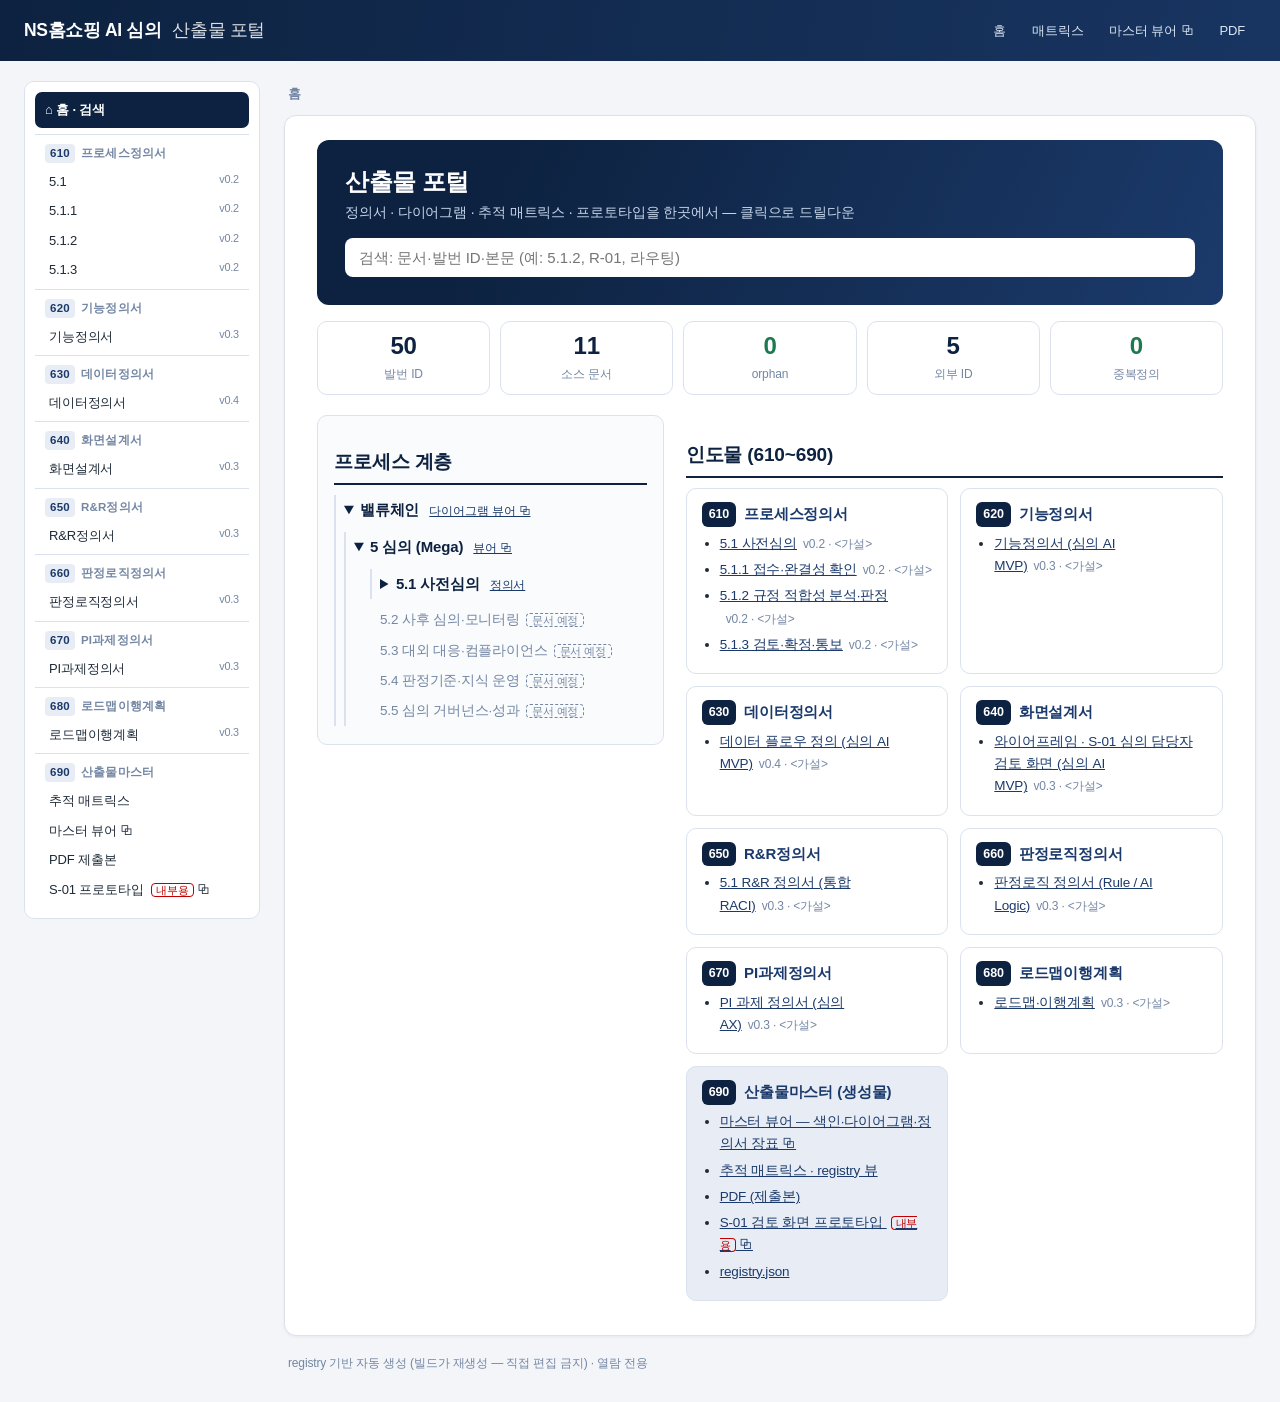
==== commit 647cc814: "master 2026-07-18 20:11" ====
--- a/portal/index.html
+++ b/portal/index.html
@@ -9,7 +9,7 @@
 <header><div class="hwrap"><a class="home" href="index.html">NS홈쇼핑 AI 심의 <span>산출물 포털</span></a>
 <nav class="top"><a href="index.html">홈</a><a href="matrix.html">매트릭스</a><a href="../index.html">마스터 뷰어 ⧉</a><a href="master.pdf">PDF</a></nav></div></header>
 <div class="shell">
-<aside class="side"><a class="shome on" href="index.html">⌂ 홈 · 검색</a><div class="sg"><div class="sh"><span class="sf">610</span>프로세스정의서</div><a class="sn" href="doc-5.1.html">5.1<small>v0.2</small></a><a class="sn" href="doc-5.1.1.html">5.1.1<small>v0.2</small></a><a class="sn" href="doc-5.1.2.html">5.1.2<small>v0.2</small></a><a class="sn" href="doc-5.1.3.html">5.1.3<small>v0.2</small></a></div><div class="sg"><div class="sh"><span class="sf">620</span>기능정의서</div><a class="sn" href="doc-620.html">기능정의서<small>v0.3</small></a></div><div class="sg"><div class="sh"><span class="sf">630</span>데이터정의서</div><a class="sn" href="doc-630.html">데이터정의서<small>v0.3</small></a></div><div class="sg"><div class="sh"><span class="sf">640</span>화면설계서</div><a class="sn" href="doc-640.html">화면설계서<small>v0.3</small></a></div><div class="sg"><div class="sh"><span class="sf">650</span>R&R정의서</div><a class="sn" href="doc-650.html">R&amp;R정의서<small>v0.3</small></a></div><div class="sg"><div class="sh"><span class="sf">660</span>판정로직정의서</div><a class="sn" href="doc-660.html">판정로직정의서<small>v0.2</small></a></div><div class="sg"><div class="sh"><span class="sf">670</span>PI과제정의서</div><a class="sn" href="doc-670.html">PI과제정의서<small>v0.3</small></a></div><div class="sg"><div class="sh"><span class="sf">680</span>로드맵이행계획</div><a class="sn" href="doc-680.html">로드맵이행계획<small>v0.3</small></a></div><div class="sg"><div class="sh"><span class="sf">690</span>산출물마스터</div><a class="sn" href="matrix.html">추적 매트릭스</a><a class="sn" href="../index.html">마스터 뷰어 ⧉</a><a class="sn" href="master.pdf">PDF 제출본</a><a class="sn" href="https://claude.ai/design/p/cdaa1f0b-4fab-4fa7-a9e8-0e988927c3ac" target="_blank" rel="noopener">S-01 프로토타입 <span class="intb">내부용</span> ⧉</a></div></aside>
+<aside class="side"><a class="shome on" href="index.html">⌂ 홈 · 검색</a><div class="sg"><div class="sh"><span class="sf">610</span>프로세스정의서</div><a class="sn" href="doc-5.1.html">5.1<small>v0.2</small></a><a class="sn" href="doc-5.1.1.html">5.1.1<small>v0.2</small></a><a class="sn" href="doc-5.1.2.html">5.1.2<small>v0.2</small></a><a class="sn" href="doc-5.1.3.html">5.1.3<small>v0.2</small></a></div><div class="sg"><div class="sh"><span class="sf">620</span>기능정의서</div><a class="sn" href="doc-620.html">기능정의서<small>v0.3</small></a></div><div class="sg"><div class="sh"><span class="sf">630</span>데이터정의서</div><a class="sn" href="doc-630.html">데이터정의서<small>v0.4</small></a></div><div class="sg"><div class="sh"><span class="sf">640</span>화면설계서</div><a class="sn" href="doc-640.html">화면설계서<small>v0.3</small></a></div><div class="sg"><div class="sh"><span class="sf">650</span>R&R정의서</div><a class="sn" href="doc-650.html">R&amp;R정의서<small>v0.3</small></a></div><div class="sg"><div class="sh"><span class="sf">660</span>판정로직정의서</div><a class="sn" href="doc-660.html">판정로직정의서<small>v0.3</small></a></div><div class="sg"><div class="sh"><span class="sf">670</span>PI과제정의서</div><a class="sn" href="doc-670.html">PI과제정의서<small>v0.3</small></a></div><div class="sg"><div class="sh"><span class="sf">680</span>로드맵이행계획</div><a class="sn" href="doc-680.html">로드맵이행계획<small>v0.3</small></a></div><div class="sg"><div class="sh"><span class="sf">690</span>산출물마스터</div><a class="sn" href="matrix.html">추적 매트릭스</a><a class="sn" href="../index.html">마스터 뷰어 ⧉</a><a class="sn" href="master.pdf">PDF 제출본</a><a class="sn" href="https://claude.ai/design/p/cdaa1f0b-4fab-4fa7-a9e8-0e988927c3ac" target="_blank" rel="noopener">S-01 프로토타입 <span class="intb">내부용</span> ⧉</a></div></aside>
 <div class="maincol">
 <nav class="crumb"><b>홈</b></nav>
 <main>
@@ -21,10 +21,10 @@
 <div class="stats"><a class="tile" href="matrix.html"><b>50</b><span>발번 ID</span></a><a class="tile" href="matrix.html"><b>11</b><span>소스 문서</span></a><a class="tile ok" href="matrix.html"><b>0</b><span>orphan</span></a><a class="tile" href="matrix.html"><b>5</b><span>외부 ID</span></a><a class="tile ok" href="matrix.html"><b>0</b><span>중복정의</span></a></div>
 <div class="cols">
 <section class="panel"><h2 class="sec">프로세스 계층</h2><details open><summary>밸류체인 <span class="tiny"><a href="../index.html">다이어그램 뷰어 ⧉</a></span></summary><details open class="lv"><summary>5 심의 (Mega) <span class="tiny"><a href="../index.html">뷰어 ⧉</a></span></summary><div class="lv"><details><summary>5.1 사전심의 <span class="tiny"><a href="doc-5.1.html">정의서</a></span></summary><ul><li><a href="doc-5.1.1.html">5.1.1 접수·완결성 확인</a><span class="tiny">v0.2</span></li><li><a href="doc-5.1.2.html">5.1.2 규정 적합성 분석·판정</a><span class="tiny">v0.2</span></li><li><a href="doc-5.1.3.html">5.1.3 검토·확정·통보</a><span class="tiny">v0.2</span></li></ul></details><div class="plan">5.2 사후 심의·모니터링<span class="planb">문서 예정</span></div><div class="plan">5.3 대외 대응·컴플라이언스<span class="planb">문서 예정</span></div><div class="plan">5.4 판정기준·지식 운영<span class="planb">문서 예정</span></div><div class="plan">5.5 심의 거버넌스·성과<span class="planb">문서 예정</span></div></div></details></details></section>
-<section><h2 class="sec">인도물 (610~690)</h2><div class="grid"><div class="card"><div class="ch"><span class="fno">610</span><h3>프로세스정의서</h3></div><ul><li><a href="doc-5.1.html">5.1 사전심의</a><span class="tiny">v0.2 · &lt;가설&gt;</span></li><li><a href="doc-5.1.1.html">5.1.1 접수·완결성 확인</a><span class="tiny">v0.2 · &lt;가설&gt;</span></li><li><a href="doc-5.1.2.html">5.1.2 규정 적합성 분석·판정</a><span class="tiny">v0.2 · &lt;가설&gt;</span></li><li><a href="doc-5.1.3.html">5.1.3 검토·확정·통보</a><span class="tiny">v0.2 · &lt;가설&gt;</span></li></ul></div><div class="card"><div class="ch"><span class="fno">620</span><h3>기능정의서</h3></div><ul><li><a href="doc-620.html">기능정의서 (심의 AI MVP)</a><span class="tiny">v0.3 · &lt;가설&gt;</span></li></ul></div><div class="card"><div class="ch"><span class="fno">630</span><h3>데이터정의서</h3></div><ul><li><a href="doc-630.html">데이터 플로우 정의 (심의 AI MVP)</a><span class="tiny">v0.3 · &lt;가설&gt;</span></li></ul></div><div class="card"><div class="ch"><span class="fno">640</span><h3>화면설계서</h3></div><ul><li><a href="doc-640.html">와이어프레임 · S-01 심의 담당자 검토 화면 (심의 AI MVP)</a><span class="tiny">v0.3 · &lt;가설&gt;</span></li></ul></div><div class="card"><div class="ch"><span class="fno">650</span><h3>R&R정의서</h3></div><ul><li><a href="doc-650.html">5.1 R&amp;R 정의서 (통합 RACI)</a><span class="tiny">v0.3 · &lt;가설&gt;</span></li></ul></div><div class="card"><div class="ch"><span class="fno">660</span><h3>판정로직정의서</h3></div><ul><li><a href="doc-660.html">판정로직 정의서 (Rule / AI Logic)</a><span class="tiny">v0.2 · &lt;가설&gt;</span></li></ul></div><div class="card"><div class="ch"><span class="fno">670</span><h3>PI과제정의서</h3></div><ul><li><a href="doc-670.html">PI 과제 정의서 (심의 AX)</a><span class="tiny">v0.3 · &lt;가설&gt;</span></li></ul></div><div class="card"><div class="ch"><span class="fno">680</span><h3>로드맵이행계획</h3></div><ul><li><a href="doc-680.html">로드맵·이행계획</a><span class="tiny">v0.3 · &lt;가설&gt;</span></li></ul></div><div class="card gen"><div class="ch"><span class="fno">690</span><h3>산출물마스터 (생성물)</h3></div><ul><li><a href="../index.html">마스터 뷰어 — 색인·다이어그램·정의서 장표 ⧉</a></li><li><a href="matrix.html">추적 매트릭스 · registry 뷰</a></li><li><a href="master.pdf">PDF (제출본)</a></li><li><a href="https://claude.ai/design/p/cdaa1f0b-4fab-4fa7-a9e8-0e988927c3ac" target="_blank" rel="noopener">S-01 검토 화면 프로토타입 <span class="intb">내부용</span> ⧉</a></li><li><a href="registry.json">registry.json</a></li></ul></div></div></section>
+<section><h2 class="sec">인도물 (610~690)</h2><div class="grid"><div class="card"><div class="ch"><span class="fno">610</span><h3>프로세스정의서</h3></div><ul><li><a href="doc-5.1.html">5.1 사전심의</a><span class="tiny">v0.2 · &lt;가설&gt;</span></li><li><a href="doc-5.1.1.html">5.1.1 접수·완결성 확인</a><span class="tiny">v0.2 · &lt;가설&gt;</span></li><li><a href="doc-5.1.2.html">5.1.2 규정 적합성 분석·판정</a><span class="tiny">v0.2 · &lt;가설&gt;</span></li><li><a href="doc-5.1.3.html">5.1.3 검토·확정·통보</a><span class="tiny">v0.2 · &lt;가설&gt;</span></li></ul></div><div class="card"><div class="ch"><span class="fno">620</span><h3>기능정의서</h3></div><ul><li><a href="doc-620.html">기능정의서 (심의 AI MVP)</a><span class="tiny">v0.3 · &lt;가설&gt;</span></li></ul></div><div class="card"><div class="ch"><span class="fno">630</span><h3>데이터정의서</h3></div><ul><li><a href="doc-630.html">데이터 플로우 정의 (심의 AI MVP)</a><span class="tiny">v0.4 · &lt;가설&gt;</span></li></ul></div><div class="card"><div class="ch"><span class="fno">640</span><h3>화면설계서</h3></div><ul><li><a href="doc-640.html">와이어프레임 · S-01 심의 담당자 검토 화면 (심의 AI MVP)</a><span class="tiny">v0.3 · &lt;가설&gt;</span></li></ul></div><div class="card"><div class="ch"><span class="fno">650</span><h3>R&R정의서</h3></div><ul><li><a href="doc-650.html">5.1 R&amp;R 정의서 (통합 RACI)</a><span class="tiny">v0.3 · &lt;가설&gt;</span></li></ul></div><div class="card"><div class="ch"><span class="fno">660</span><h3>판정로직정의서</h3></div><ul><li><a href="doc-660.html">판정로직 정의서 (Rule / AI Logic)</a><span class="tiny">v0.3 · &lt;가설&gt;</span></li></ul></div><div class="card"><div class="ch"><span class="fno">670</span><h3>PI과제정의서</h3></div><ul><li><a href="doc-670.html">PI 과제 정의서 (심의 AX)</a><span class="tiny">v0.3 · &lt;가설&gt;</span></li></ul></div><div class="card"><div class="ch"><span class="fno">680</span><h3>로드맵이행계획</h3></div><ul><li><a href="doc-680.html">로드맵·이행계획</a><span class="tiny">v0.3 · &lt;가설&gt;</span></li></ul></div><div class="card gen"><div class="ch"><span class="fno">690</span><h3>산출물마스터 (생성물)</h3></div><ul><li><a href="../index.html">마스터 뷰어 — 색인·다이어그램·정의서 장표 ⧉</a></li><li><a href="matrix.html">추적 매트릭스 · registry 뷰</a></li><li><a href="master.pdf">PDF (제출본)</a></li><li><a href="https://claude.ai/design/p/cdaa1f0b-4fab-4fa7-a9e8-0e988927c3ac" target="_blank" rel="noopener">S-01 검토 화면 프로토타입 <span class="intb">내부용</span> ⧉</a></li><li><a href="registry.json">registry.json</a></li></ul></div></div></section>
 </div>
 <script>
-const IDX = [{"id": "DOC-5.1.1", "title": "5.1.1 접수·완결성 확인 — 프로세스 정의서", "type": "프로세스정의서", "url": "doc-5.1.1.html", "ids": ["A-5.1.1.1", "A-5.1.1.2", "A-5.1.1.3", "R-07", "R-08"], "text": "610 프로세스정의서 — 5.1.1 접수·완결성 확인 표준 템플릿 적용. 상태 설계 가설 — 인터뷰 확정 예정. BM =벤치마크. 신규 =신규 추가 항목. 브레드크럼 Mega 5. 심의 Main 5.1 사전심의 Sub 5.1.1 접수·완결성 확인 유형 프로세스 정의서 (L3) 상위: 5.1 사전심의 (610) · 다음: 5.1.2 규정 적합성 판정 1. 개요 - 목적 : 심의 대상을 접수하고 ① 완결성(필수항목·메타) 점검 과 ② 유형 분류·라우팅 을 수행해, 후속 판정(5.1.2)의 입력 품질과 처리 경로 를 보장. - 범위 : 접수 → 완결성 체크 → 유형 분류·라우팅. - 유형 축 도입 ( 신규 ): 접수 시점에 심의 대상을 원고·기획 / 영상·완성물 / 상품표시·광고 로 분류 → 유형별 판정 파이프라인으로 라우팅. (상세: 680 로드맵이행계획) 2. As-Is vs To-Be 구분 AS-IS 가설 TO-BE 접수 제작·편성에서 수기/분산 접수 시스템 자동 접수·메타 수집 완결성 담당자 육안 확인 필수항목·메타 자동 점검 , 누락 시 반려·보완 유형 구분 암묵(채널·경험으로 구분) 유형 자동 분류·라우팅 (원고/영상/상품) 신규 3. 액티비티 목록 (L4) ID 액티비티 수행주체 요약 5.1.1.1 심의 대상 접수 System 제작·편성 채널에서 심의 대상(제작물·CG·큐시트·영상·상품정보) 접수, 메타 수집 5.1.1.2 완결성·메타 체크 System 필수 항목·메타데이터 완결성 자동 점검, 누락 시 반려·보완 요청 5.1.1.3 유형 분류·라우팅 신규·가설 System (+AI 보조) 대상 유형(원고/영상/상품표시) 판별 → 유형별 판정 파이프라인으로 라우팅 4. 분류 Logic (경량) - 유형 분류 = 접수 메타·포맷 기반 규칙 우선 (예: 텍스트 원고 → 원고심의, 영상 파일 → 영상심의, 상품 이미지/표시 → 상품표시심의) + 모호 시 AI 분류 보조 ·사람 확인. - 유형별 필수항목 세트 가 다름 → 완결성 체크는 유형 확정 후 세트 적용(또는 접수 채널로 선판별). 5. Rule - 필수 항목·메타 누락 시 접수 반려 후 보완 요청 (판정 단계 미진행) (R-08) - 접수 채널(제작 중 심의 / 방송 전 최종)· 유형별 필수 항목 세트 를 표준화 - 유형 미상·경계 건은 사람 확인 후 라우팅 신규 - 모든 접수·반려·분류 이력은 로그에 기록 (R-07) 6. R&R (RACI) 수행주체 역할 System 자동 접수 · 완결성 점검 · 유형 분류·라우팅 · 반려 알림 · 로깅 심의팀 (사람) 반려 건 확인 · 예외 접수 판단 · 유형 경계 건 확인 7. Input & Output Data 데이터 구분 보유 비고 심의 대상(제작물·CG·큐시트·영상·상품정보) Input 가설 접수 채널별 상이 접수 메타(채널·시점·담당) Input 가설 필수항목 세트 근거 유형 태그 (원고/영상/상품) Output 신규 5.1.2 라우팅 키 완결성 결과·반려 사유 Output 신규 로그 8. 흐름 다이어그램 (L5) 원천: diagrams\\5.1-사전심의\\nshs_5.1.drawio (5.1 Sub Flow). 인터뷰 확인 필요 : 접수가 시스템 자동인지 수기인지 · 필수항목·채널 구성 · 유형이 실제 분리되는지·분류 기준 ."}, {"id": "DOC-5.1.2", "title": "5.1.2 규정 적합성 분석·판정 — 프로세스 정의서", "type": "프로세스정의서", "url": "doc-5.1.2.html", "ids": ["A-5.1.2.1", "A-5.1.2.2", "A-5.1.2.3", "A-5.1.2.4", "A-5.1.2.5", "D-02", "R-01", "R-03", "R-04", "R-07"], "text": "610 프로세스정의서 — 5.1.2 규정 적합성 분석·판정 섹션 구성 = 프로세스 정의서 표준 템플릿 (SCM 5단 프레임워크·브레드크럼 + PI As-Is/To-Be + AI Logic 결합) 상태: 설계 가설 — 인터뷰 확정 예정. 벤치마크 인용은 BM 로 표기(도입 여부·수준 미확정). 임계값은 D-02에서 확정. 브레드크럼 (계층 위치) ※SCM 메타표 채택 — 모든 정의서 상단 고정 Mega 5. 심의 Main 5.1 사전심의 Sub 5.1.2 규정 적합성 분석·판정 유형 프로세스 정의서 (L3) 상위: 5.1 사전심의 (610) · 밸류체인 위치: 사전기획→QA→편성/제작→ 심의(사전심의) →사후관리 1. 개요 - 목적 : 접수된 심의 대상(방송 원고·쇼호스트 멘트·상품 정보/영상)의 규정 적합성을 분석·판정 . AI 에이전트가 선분석·라우팅·판정초안을 자율 수행하고 사람이 검토·확정 . - 범위 : 액티비티 5.1.2.1 ~ 5.1.2.5. - 핵심 원칙 : AI 보조 + 사람 확정 — 고위험·신유형은 자동확정 금지. (R-01) 2. As-Is vs To-Be ※PI 과제정의서 틀 + 벤치마크 구분 AS-IS (현행) TO-BE (개선) 심의 방식 담당자 전적 수작업, 규정 기억·검색 의존 AI 선분석 → 신뢰도 라우팅 → 판정초안, 사람 확정 멘트 처리 쇼호스트 멘트 수기 텍스트화 ( BM 3~5h·부정확) STT 자동 텍스트화 (데이터방송 전수 BM ) 규정 판정 담당자 판단, 과거이력 수기 확인 AI/NLP 가 금지어·규정위반 후보 제시(라이브는 가이드 BM ) 상품 검토 수기 검토 OCR 로 상품 이미지/자막 텍스트 추출 BM 근거/이력 산발적 조항·판례 자동 인용 + 감사로그 BM = 홈앤쇼핑 PI ⓕ 솔루션 심의 개선(STT/AI-BERT/OCR) 벤치마크. 도입 여부·수준은 미확정. 3. 액티비티 목록 (L4) ID 액티비티 수행주체 전환 요약 5.1.2.1 선분석·규정 매핑 AI Agent ★ 규정 매핑·리스크 태깅·완결성 반영 5.1.2.2 신뢰도 라우팅 AI Agent ★ 신뢰도·리스크로 3분기(자동초안/보강/에스컬레이션) 5.1.2.3 자동 판정초안 생성 AI Agent ★ 판정·사유·근거 인용·신뢰도 포함 초안 5.1.2.4 근거 보강·재검색 AI Agent 근거 불충분 시 재검색 후 재라우팅 5.1.2.5 상위 검토·에스컬레이션 Human (심의위원회) 신유형·고위험 건 사람 상위 검토 4. AI Logic 개요 (Input → Process → Output) ※SCM AI Logic 틀 + AI 심의 3축 신규 Input(입력) - 심의 대상: 방송 원고 · 쇼호스트 멘트(→STT 텍스트화 BM ) · 상품 정보/이미지/자막(→OCR BM ) - 참조 지식자산: 규정·조항, 판례·피드백 이력, 과거 심의이력 (※수행주체 아님, 데이터 소스) Process(처리) 1. 선분석·규정 매핑 (5.1.2.1) — NLP로 조항 매핑, 리스크 태깅, 완결성 반영 2. 신뢰도 라우팅 (5.1.2.2) — 신뢰도·리스크 → 3분기: 자동초안 / 근거보강 / 에스컬레이션 3. 판정초안 생성 (5.1.2.3) — 판정·사유·근거(조항/판례) 인용·신뢰도 모델·보조(AI 심의 3축, 벤치마크 기반) 축 역할 벤치마크 시사점 BM STT 멘트 자동 텍스트화 정확도 한계→속기사 병용 가능, 데이터방송 전수 적용 AI/NLP 금지어·규정위반 후보 판정 과거 심의자료 학습 필요, 라이브는 \"가이드 수준\"(사람 확정) OCR 상품 이미지/자막 텍스트 추출 해상도 따라 인식률 편차 입력 어댑터 = 유형별 신규 : 5.1.1에서 라우팅된 유형에 따라 전처리가 갈리고, 공통 규정매핑·라우팅·판정 엔진은 1개 . → 판정 엔진 재사용, 유형 확장은 어댑터만 추가. 심의 유형 입력 어댑터 MVP? 원고·기획 NLP(텍스트 직접) ★MVP 영상·완성물 STT+OCR+영상분석 → 텍스트/태그 Post-MVP 상품표시 OCR → 텍스트 Post-MVP (상세: 680 로드맵이행계획) Output(산출) : 판정초안(판정·사유·근거조항/판례·신뢰도) · 감사로그(판정·근거·신뢰도·모델버전) 5. Rule (판정·라우팅 규칙) - 반복 재라우팅 N_max회 초과 시 강제 에스컬레이션 (R-03, N_max = D-02) - 고위험 카테고리(신유형·중대위반)는 사람 확정 필수 — 자동 확정 금지 (R-01) - 근거 조항·판례 미첨부 초안은 무효 처리 (R-04) - 모든 판정·근거·신뢰도·모델 버전은 감사 로그에 기록 (R-07) 6. R&R (RACI) ※SCM RACI 관점 수행주체 역할 AI Agent (심의 Agent) 선분석·신뢰도 산출·라우팅·판정초안·근거(조항/판례) 제시 심의팀 (사람) 초안 검토 · 최종 확정 · 판정 책임(A) 심의위원회 에스컬레이션 판단 · 임계값·라우팅 정책 승인 System 접수 · 통보 · 이력 적재 · 로깅 · 감사추적 7. Input & Output Data ※SI 데이터 체계 틀 신규 · 데이터정의서 연결 데이터 구분 보유 비고 방송 원고/멘트(텍스트) Input 가설 STT 산출물 연계 상품 정보·이미지 Input 가설 OCR 대상 규정·조항 지식자산 Input ● 소스레지스트리 연계 판례·피드백 이력 Input 가설 축적 대상 판정초안(판정·사유·근거·신뢰도) Output 신규 데이터정의서 정의 필요 감사 로그 Output 신규 판정·모델버전·근거 → 상세 속성·Naming은 630 데이터정의서 에서 정의. 8. 흐름 다이어그램 (L5) 원천: diagrams\\5.1.2-규정적합성\\nshs_5.1.2.drawio (탭: 5.1.2.1 선분석 / 5.1.2.2 라우팅 / 5.1.2.3 판정초안 — 각 Task Flow·Rule·R&R·Data Flow) 표준 섹션 구성 브레드크럼 → 1.개요 → 2.As-Is/To-Be → 3.액티비티 목록(L4) → 4.AI Logic 개요 → 5.Rule → 6.R&R(RACI) → 7.Input&Output Data → 8.흐름 다이어그램(L5)"}, {"id": "DOC-5.1.3", "title": "5.1.3 검토·확정·통보 — 프로세스 정의서", "type": "프로세스정의서", "url": "doc-5.1.3.html", "ids": ["A-5.1.3.1", "A-5.1.3.2", "A-5.1.3.3", "R-01", "R-05", "R-06", "R-07"], "text": "610 프로세스정의서 — 5.1.3 검토·확정·통보 표준 템플릿 적용. 상태 설계 가설 — 인터뷰 확정 예정. 최종 판정 책임=사람 (AI는 초안까지). 브레드크럼 Mega 5. 심의 Main 5.1 사전심의 Sub 5.1.3 검토·확정·통보 유형 프로세스 정의서 (L3) 상위: 5.1 사전심의 (610) · 이전: 5.1.2 규정 적합성 판정 1. 개요 - 목적 : 사람이 AI 판정초안을 검토·최종 확정 하고, 결과를 제작·편성에 통보 하며, 심의 이력·지식을 적재 (5.4 보강 루프). - 범위 : 사람 확정 → 통보 → 이력·지식 적재. - 핵심 원칙 : 확정 없이는 통보 불가. AI 보조 + 사람 확정 의 \"확정\" 지점. 2. As-Is vs To-Be 구분 AS-IS 가설 TO-BE 확정 담당자 판단·수기 확정 AI 판정초안·근거 기반 검토→승인/수정, 사유 자동 채움 보조 통보 수기 전달(메일 등) BM 확정·수정의견 자동 통보 ·반영 이력 산발적 저장 판정·근거·신뢰도 표준 이력 적재 → 5.4 보강 BM 홈앤쇼핑 PI: \"방송조정내역 메일알림 개선 필요\"(수기 통보 개선). 3. 액티비티 목록 (L4) ID 액티비티 수행주체 요약 5.1.3.1 사람 최종 검토·확정 Human (심의팀) AI 판정초안·근거 검토, 판정 승인·수정, 사유 기재 5.1.3.2 결과 통보 System 확정 판정·수정의견을 제작·편성에 통보·반영 5.1.3.3 심의 이력·지식 적재 System 판정·근거·신뢰도 이력 적재, 5.4 판정기준 보강 루프로 환류 4. AI Logic 개요 (경량 — 검토 보조) - AI는 판정초안·근거·신뢰도 를 제시(5.1.2 산출). 5.1.3에서 AI 역할은 확정 보조 (사유 초안 제안·근거 정리)까지, 확정 판단은 사람 . - 유형 무관 공통. 단 통보 경로는 유형·제작단계별 상이 가능(원고→제작, 영상→편성 등 가설 ). 5. Rule - 최종 확정은 사람(심의팀)의 책임 — AI 초안은 참고, 확정 없이는 통보 불가 (R-01·R-06) - 확정 시 판정 사유·근거 인용 필수 기재 (R-05) - 고위험·수정 판정은 통보 경로·이해관계자 별도 지정 - 모든 확정 결과는 감사 로그 + 5.4 지식 으로 적재 (R-07) 6. R&R (RACI) 수행주체 역할 심의팀 (사람) 초안 검토 · 최종 확정 · 사유 기재 · 판정 책임(A) System 결과 통보 · 이력·지식 적재 · 감사 로깅 5.4 판정기준·지식 적재 이력으로 판정기준 보강(보강 루프) 7. Input & Output Data 데이터 구분 보유 비고 판정초안(판정·사유·근거·신뢰도) Input 신규 5.1.2 산출 확정 판정·확정 사유 Output 신규 통보·이력 통보 이력(대상·경로·시각) Output 신규 제작·편성 연계 심의 이력·지식 Output 신규 → 5.4 (630 데이터정의서) 8. 흐름 다이어그램 (L5) 원천: diagrams\\5.1-사전심의\\nshs_5.1.drawio (5.1 Sub Flow의 확정·통보 구간). 인터뷰 확인 필요 : 확정 권한·책임 주체 · 통보 경로(제작·편성) · 이력 저장 형태·데이터 샘플."}, {"id": "DOC-5.1", "title": "5.1 사전심의 — Main 프로세스 정의서 (overview)", "type": "프로세스정의서", "url": "doc-5.1.html", "ids": ["U-1", "U-2", "U-3", "U-4", "U-5", "R-01", "R-04", "R-07"], "text": "610 프로세스정의서 — 5.1 사전심의 (Main overview) 5.1 사전심의 수직 슬라이스 통합 뷰. 상태 설계 가설 — 인터뷰 확정 예정. MVP 스코프 = 원고 텍스트 심의 (PRD 60, 개발 트랙). 브레드크럼 Business Area 홈쇼핑 밸류체인 Mega 5. 심의 Main 5.1 사전심의 유형 Main 정의서 (L2) 밸류체인 위치: 사전기획 → QA → 편성/제작 → 심의(사전심의) → 사후관리 1. 개요 방송 전 심의. 심의 대상을 접수·분류하고, 규정 적합성을 AI가 선분석·판정초안, 사람이 최종 확정 해 제작·편성에 통보. MVP는 원고·기획(텍스트) 심의 에 집중. 2. 전체 흐름 (Sub 3묶음 + 유형 축) 5.1.1 접수·완결성·유형분류 │ (원고 / 영상 / 상품표시 라우팅) ▼ 5.1.2 규정 적합성 분석·판정 ← 유형별 입력 어댑터(NLP/STT·OCR/OCR) + 공통 판정엔진 │ 선분석 → 신뢰도 라우팅 → 자동초안 / 근거보강 / 에스컬레이션 ▼ 5.1.3 검토·확정·통보 ← 사람 최종 확정 → 통보 → 이력·지식 적재 │ └──▶ 5.4 판정기준·지식 (보강 루프) 3. Sub 색인 (L3) No. Sub 핵심 정의서 5.1.1 접수·완결성 확인 접수·완결성 + 유형 분류·라우팅 신규 5.1.1 정의서 5.1.2 규정 적합성 분석·판정 ★AX 선분석·라우팅·판정초안 + 유형별 입력 어댑터 5.1.2 정의서 5.1.3 검토·확정·통보 사람 확정 · 통보 · 이력 적재 5.1.3 정의서 4. 유형 축 & MVP 경계 심의 유형 AI 역량 스코프 원고·기획(텍스트) NLP 규정매핑 ★MVP 영상·완성물 STT+OCR+영상분석 Post-MVP 상품표시·광고 OCR Post-MVP → 현 MVP가 텍스트 중심인 것은 의도된 경계 (누락 아님). 유형 축은 구조를 가로지르는 파라미터라, Post-MVP 확장 시 입력 어댑터만 추가 (판정엔진·구조 재사용). (상세: 680 로드맵이행계획) 5. 공통 원칙 - AI 보조 + 사람 확정 — 고위험·신유형 자동확정 금지, 최종 책임=사람. (R-01) - 모든 판정·근거·신뢰도·모델버전 감사 로그 . (R-07) - 근거(조항·판례) 미첨부 초안 무효 . (R-04) 6. 연계 - 5.4 판정기준·지식 (온톨로지·RAG) → 5.1.2 AI 판정 근거 공급 + 5.1.3 이력 → 5.4 보강. - 5.2 사후심의 / 5.3 대외대응 = MVP Out-of-scope. - PRD : 60 심의 AI PRD (개발 트랙) — U-1~U-5 ↔ 5.1.2 액티비티. 표준 템플릿 (모든 Sub 공통): 브레드크럼 → 개요 → As-Is/To-Be → 액티비티(L4) → AI Logic → Rule → R&R → I/O Data → 흐름(L5)"}, {"id": "DOC-620", "title": "기능정의서 (심의 AI MVP)", "type": "기능정의서", "url": "doc-620.html", "ids": ["F-01", "F-02", "F-03", "F-04", "F-05", "F-06", "F-07", "F-08", "F-09", "F-10", "F-11", "F-12", "F-13", "A-5.1.1.1", "A-5.1.1.2", "A-5.1.1.3", "A-5.1.2.1", "A-5.1.2.2", "A-5.1.2.3", "A-5.1.2.4", "A-5.1.2.5", "A-5.1.3.1", "A-5.1.3.2", "A-5.1.3.3", "D-01", "D-02", "D-03", "D-04", "D-05", "D-06", "D-07", "D-08", "D-09", "D-10", "D-11", "U-1", "U-2", "U-3", "U-4", "U-5"], "text": "620 기능정의서 — 심의 AI MVP (구 61) 상태 설계 가설 — 인터뷰 확정 예정. 신규 =신규 추가 항목. MVP = 원고 텍스트 심의 (F-01~F-10). 유형/멀티모달은 아래 별도 Post-MVP 섹션. 브레드크럼 Mega 5. 심의 Main 5.1 사전심의 대상 5.1 전 액티비티 유형 기능정의서 (MVP) 연계: PRD 60 (개발 트랙) · 630 데이터정의서 · 640 화면설계서 1. 기능 목록 (MVP) ID 기능 설명 관련 액티비티 관련 데이터 입력 → 출력 우선순위 F-01 선분석·리스크 태깅 심의 대상을 규정에 매핑, 위반 리스크 자동 태깅 5.1.2.1 D-01 · D-05 · D-08 심의대상·규정 → 리스크태그·매핑 Must F-02 신뢰도 스코어링·라우팅 신뢰도·리스크로 자동초안/보강/에스컬레이션 3분기 5.1.2.2 D-02 선분석결과 → 라우팅·신뢰도 Must F-03 자동 판정초안 생성 판정·사유·근거 인용·신뢰도 초안 생성 5.1.2.3 D-01 라우팅·근거 → 판정초안 Must F-04 근거 검색 (RAG) 유사 판례·규정 조항 검색해 근거 제공 5.1.2.2·5.1.2.3 D-03 · D-05 쿼리 → 근거 리스트 Must F-05 근거 보강·재검색 근거 불충분 시 재검색 후 재라우팅 5.1.2.4 D-02 초안·근거 → 보강결과 Should F-06 검토·확정 UI 심의 담당자가 초안 검토·승인/수정·사유 기재 5.1.3.1 — 판정초안 → 확정판정 Must F-07 에스컬레이션 신유형·고위험 상위(위원회) 라우팅 5.1.2.5 D-02 라우팅 → 에스컬레이션 큐 Should F-08 접수·완결성 체크 접수·필수항목/메타 자동 점검·반려 5.1.1.1·5.1.1.2 D-06 심의대상 → 접수/반려 Must F-09 결과 통보 확정 판정·수정의견 제작·편성 통보·반영 5.1.3.2 — 확정판정 → 통보 Must F-10 이력·지식 적재·보강 판정 이력 적재 + 판정기준 보강 루프(5.4) 5.1.3.3·5.4 D-04 확정이력 → 지식 갱신 Should ※ 관련 데이터 = 630 데이터정의서의 자산↔기능 매핑(D-nn 기준) 역방향 표기. 2. Post-MVP 기능 후보 (유형 축·멀티모달) 신규·가설 ID 기능 관련 액티비티 관련 데이터 AI 역량 근거 F-11 유형 분류·라우팅 5.1.1.3 D-07 대상 유형(원고/영상/상품) 판별→파이프라인 라우팅 유형 축 도입 F-12 STT 어댑터 (영상심의) D-09 쇼호스트 멘트 자동 텍스트화 BM 홈앤쇼핑 PI F-13 OCR 어댑터 (영상·상품심의) D-10 · D-11 자막·상품표시 텍스트 추출 BM 홈앤쇼핑 PI F-11~F-13 산출물(텍스트/태그)은 공통 판정 엔진(F-01~F-03) 입력 으로 흘러 판정 로직 재사용. (상세: 680 로드맵이행계획) ※ MVP(원고 단일 유형)에선 F-11은 경량 분류 훅. F-12/F-13은 영상·상품 유형이 열릴 때 활성. 3. PRD 유저스토리 매핑 유저스토리 기능 U-1 리스크 자동 태깅 F-01 U-2 판정초안 자동 제공 F-02 · F-03 U-3 근거·판례 첨부 F-04 U-4 자동 에스컬레이션 F-07 U-5 이력 축적·보강 F-10"}, {"id": "DOC-630", "title": "데이터 플로우 정의 (심의 AI MVP)", "type": "데이터정의서", "url": "doc-630.html", "ids": ["D-01", "D-02", "D-03", "D-04", "D-05", "D-06", "D-07", "D-08", "D-09", "D-10", "D-11", "F-01", "F-02", "F-03", "F-04", "F-05", "F-07", "F-08", "F-10", "F-11", "F-12", "F-13", "R-01", "R-02", "R-03"], "text": "630 데이터정의서 — 심의 AI 데이터 플로우 (구 62) 상태 설계 가설 — 인터뷰 확정 예정. 신규 =신규 추가 항목. 데이터 자산 = 수행주체 아님, AI 에이전트가 참조하는 자산. MVP = 텍스트 자산 , 멀티모달은 Post-MVP. ID 규약: D-nn (발번 후 불변). D-02 = 판정 정책·파라미터 — 660 판정로직정의서(R-01~R-03)·680 로드맵이행계획이 참조하는 파라미터 정본. 브레드크럼 Mega 5. 심의 Main 5.1 사전심의 대상 심의 AI 데이터 자산·플로우 유형 데이터정의서 (MVP) 연계: PRD 60 (개발 트랙) · 620 기능정의서 · MVP 소스 레지스트리 (개발 트랙) 1. 데이터 자산 목록 (MVP) ID 자산 유형 원천 용도 관련 기능 D-01 심의규정 온톨로지 온톨로지·지식그래프 방심위 규정·사내 가이드 규정 매핑·판정 근거 구조화 F-01 · F-03 D-02 판정 정책·파라미터 신규 정책·설정 데이터 심의위원회 정책 · 파일럿 캘리브레이션 T_auto·N_max·고위험 카테고리 목록 등 판정/라우팅 파라미터 정본 (R-01~R-03 참조) F-02 · F-05 · F-07 D-03 판례·사례 벡터DB 벡터 인덱스 (RAG) 과거 심의 이력·판례 유사 근거·판례 검색 F-04 D-04 심의이력 DB 관계형 DB 확정 판정·사유·근거·신뢰도 이력·성과 지표·기준 보강 F-10 D-05 규정 원천 문서 저장소 방심위·사내 규정·개정 온톨로지·RAG 인덱싱 원천 F-01 · F-04 D-06 심의대상 메타 스키마·메타데이터 제작·편성 시스템 접수·완결성·컨텍스트 F-08 D-07 유형 태그 신규 분류 라벨 5.1.1.3 유형분류 유형별 판정 라우팅 키 F-11 2. D-02 판정 파라미터 가설 파라미터 가안 확정 T_auto — 자동초안 신뢰도 임계값 (R-02) 0.8 파일럿 캘리브레이션 N_max — 재라우팅 상한 (R-03) 미정 인터뷰 고위험 카테고리 목록 (R-01) 미정 인터뷰 3. Post-MVP 멀티모달 자산 신규·가설 ID 자산 유형 원천 산출 → 용도 관련 기능 D-08 방송 원고·큐시트 텍스트 제작·편성 (직접) → 원고 심의 F-01 (MVP) D-09 쇼호스트 멘트(음성) 오디오 방송 영상 STT → 텍스트 → 판정 F-12 BM D-10 방송 영상·자막 비디오/이미지 완성 방송물 OCR +영상분석 → 텍스트/태그 F-13 BM D-11 상품 표시·이미지 이미지 상품 DB OCR → 텍스트 → 판정 F-13 BM 멀티모달 산출물(STT/OCR 텍스트)은 온톨로지·RAG 검색과 공통 판정 엔진 입력 으로 합류 → MVP 파이프라인 재사용. 4. 엔드투엔드 데이터 파이프라인 유형별 입력 어댑터 원고=(직접) / 영상=STT+OCR+영상분석 / 상품=OCR ← Post-MVP 확장 ▼ (텍스트/태그로 정규화) 규정·판례 원천 → 지식화(온톨로지·벡터 인덱싱) → 검색(규정매핑·판례 RAG) → LLM 판정 엔진(추론·근거 생성) → 판정초안 → 사람 확정 → 심의이력 DB 적재 → 정확도·판정기준 보강 루프(→ 온톨로지·인덱스 환류) MVP는 어댑터 없이 원고 텍스트가 바로 지식화·검색 단계로 진입. 5. 데이터·컴플라이언스 확인 필요 - 심의 이력·판정 데이터 실제 저장 형태·접근 승인 - 규정·판례 지식화 가능 형태 · 개인정보·기밀 포함 여부·처리 정책 - 신규 영상·음성·상품 데이터 접근·저작권·개인정보(초상·음성) 정책 (Post-MVP 선결) 6. 흐름 다이어그램 원천: diagrams\\cross-데이터플로우\\nshs_dataflow.drawio (심의 AI 데이터 플로우). Post-MVP 어댑터 노드는 확장 시 추가."}, {"id": "DOC-640", "title": "와이어프레임 · S-01 심의 담당자 검토 화면 (심의 AI MVP)", "type": "화면설계서", "url": "doc-640.html", "ids": ["S-01", "A-5.1.3.1", "F-01", "F-02", "F-03", "F-04", "F-06", "F-07", "F-08", "F-11", "F-12", "F-13", "R-05", "R-06", "U-2", "U-3"], "text": "640 화면설계서 — S-01 심의 담당자 검토 화면 (구 63) 상태 설계 가설 — 인터뷰 확정 예정. 신규 =신규 추가 항목. 화면 ID S-01 — 심의 담당자 검토·확정 화면(F-06), PRD U-2·U-3 ↔ 액티비티 A-5.1.3.1. MVP = 원고(텍스트) 검토 화면. 브레드크럼 Mega 5. 심의 Main 5.1 사전심의 대상 5.1.3.1 사람 최종 검토·확정 유형 화면설계(와이어프레임, MVP) 연계: PRD 60 (개발 트랙) · 620 기능정의서 · 610 프로세스정의서 5.1.3 1. 화면 구성 요소 (S-01) 영역 요소 내용 · 동작 연계 헤더 심의 대상 정보 대상명 · 유형 배지(원고/영상/상품) 신규 · 편성 · 접수일시 · 리스크 태그 F-01 · F-08 · F-11 좌 패널 AI 판정초안 판정 배지(적합/위반/조건부) · 신뢰도 게이지 · 판정 사유 F-03 우 패널 근거 리스트 인용 규정 조항 · 유사 판례 카드(유사도·출처), 클릭 시 원문 F-04 중앙 대상 미리보기 심의 대상 프리뷰, 위반 의심 구간 하이라이트 F-01 하단 액션 확정 컨트롤 ［승인］［수정 후 확정］［에스컬레이션］ + 사유 입력(필수) F-06 · F-07 상태 라우팅 표시 자동초안/보강/에스컬레이션 경로 · 재라우팅 이력 F-02 2. 유형별 화면 변형 신규·가설 (Post-MVP) 유형 중앙 미리보기 변형 추가 요소 원고·기획 원고/큐시트 텍스트 + 위반구간 하이라이트 (MVP 기본) 영상·완성물 영상 플레이어 + STT 자막 싱크 (멘트 클릭→해당 구간 이동 BM ) + 위반 타임코드 F-12 상품표시·광고 상품 이미지 + OCR 추출 텍스트 오버레이 F-13 BM SK스토아/홈앤쇼핑 PI: \"멘트 클릭 시 영상 위치 이동\", 데이터방송 STT 자막. → 영상 유형 열릴 때 중앙 프리뷰만 교체, 좌·우·하단 액션은 공통 재사용. 3. 상호작용 원칙 - 확정 없이는 통보 불가 — 사유 입력 없으면 확정 버튼 비활성 (R-05·R-06) - 신뢰도·근거 부족한 초안은 시각적 경고 - 고위험·신유형은 에스컬레이션 기본 추천 4. 목업 다이어그램 원천: diagrams\\cross-와이어프레임\\nshs_wireframe.drawio (S-01 심의 담당자 검토 화면). 유형별 변형은 Post-MVP 시 탭 추가."}, {"id": "DOC-650", "title": "5.1 R&R 정의서 (통합 RACI)", "type": "R&R정의서", "url": "doc-650.html", "ids": ["A-5.1.1.1", "A-5.1.1.2", "A-5.1.1.3", "A-5.1.2.1", "A-5.1.2.2", "A-5.1.2.3", "A-5.1.2.4", "A-5.1.2.5", "A-5.1.3.1", "A-5.1.3.2", "A-5.1.3.3", "R-01", "S-01"], "text": "650 R&R정의서 — 5.1 통합 RACI 상태 설계 가설 — 인터뷰 확정 예정. RACI — R 실행 · A 승인·책임 · C 자문 · I 통보. 브레드크럼 Mega 5. 심의 Main 5.1 사전심의 대상 5.1 전 액티비티 유형 R&R 정의서 (RACI) 1. RACI 매트릭스 액티비티 심의팀 (사람) 심의위원회 심의 Agent (AI) System 5.1.1 접수·완결성 확인 (5.1.1.1·5.1.1.2) I R / A 5.1.1.3 유형 분류·라우팅 신규 C (경계건) C (분류 보조) R / A 5.1.2.1 선분석·규정 매핑 I R A 5.1.2.2 신뢰도 라우팅 I C (정책) R A 5.1.2.3 자동 판정초안 생성 C R A 5.1.2.4 근거 보강·재검색 I R A 5.1.2.5 상위 검토·에스컬레이션 C R / A I I 5.1.3.1 사람 최종 검토·확정 R / A C (고위험) C I 5.1.3.2 결과 통보 A R 5.1.3.3 이력·지식 적재 I C R / A - 원칙: AI 보조 + 사람 확정 (R-01) — 사람 R/A는 5.1.3.1 사람 최종 검토·확정 한 곳. 2. 주체 정의 수행주체 정의 심의팀 (사람) 심의 담당자 — 검토·최종 확정·판정 책임 심의 담당자 심의팀 소속 개인 수행자 (화면 S-01의 사용자) 심의위원회 협의체 — 고위험·신유형 에스컬레이션·정책 승인 심의 Agent (AI) LLM+도구 에이전트 — 선분석·라우팅·초안·근거 제시(수행주체) System 플랫폼 — 접수·통보·이력 적재·로깅·감사"}, {"id": "DOC-660", "title": "판정로직 정의서 (Rule / AI Logic)", "type": "판정로직정의서", "url": "doc-660.html", "ids": ["R-01", "R-02", "R-03", "R-04", "R-05", "R-06", "R-07", "R-08", "R-09", "A-5.1.1.1", "A-5.1.1.2", "A-5.1.1.3", "A-5.1.2.1", "A-5.1.2.2", "A-5.1.2.3", "A-5.1.2.4", "A-5.1.2.5", "A-5.1.3.1", "A-5.1.3.2", "A-5.1.3.3", "D-02", "F-01", "F-02", "F-03", "F-04", "F-05", "F-06", "F-07", "F-08", "F-09", "F-10", "F-11", "F-12", "F-13", "S-01"], "text": "660 판정로직정의서 — Rule / AI Logic 판정 룰·AI 로직의 단일 정본. 상태 설계 가설 — 파라미터는 파일럿·인터뷰에서 확정. ID 규약: R-nn (발번 후 불변). 연결: R ↔ A(발동 액티비티) ↔ F(구현 기능) ↔ D(파라미터 자산). digital twin 예약: R-ID ↔ 룰 엔진 레코드(개발 트랙). 브레드크럼 Mega 5. 심의 Main 5.1 사전심의 대상 5.1 전체 (판정·라우팅·게이트·감사) 유형 판정로직 정의서 1. Rule 카탈로그 ID 룰 분류 발동 지점 구현 파라미터 R-01 AI 보조 + 사람 확정 — 최종 판정 책임은 사람. 고위험 카테고리(신유형·중대위반)는 자동확정 금지 원칙/게이트 A-5.1.2.2 · A-5.1.3.1 F-02·F-06 고위험 카테고리 목록(D-02) R-02 신뢰도 3분기 라우팅 — 신뢰도 ≥ T_auto → 자동초안 / 미만 → 근거보강 / 고위험·신유형 → 에스컬레이션 라우팅 A-5.1.2.2 F-02 T_auto(D-02, 가안 0.8) R-03 재라우팅 상한 — 보강 재라우팅 N_max회 초과 시 강제 에스컬레이션 라우팅 A-5.1.2.4 F-05·F-07 N_max(D-02) R-04 근거 필수 — 규정 조항·판례 미첨부 판정초안은 무효 게이트 A-5.1.2.3 F-03·F-04 — R-05 확정 사유 필수 — 사유 미입력 시 승인/수정확정 불가 게이트 A-5.1.3.1 F-06 — R-06 확정 전 통보 금지 — 사람 확정 없는 판정은 통보 대기열 진입 불가 게이트 A-5.1.3.2 F-09 — R-07 감사 전수 기록 — 모든 판정·근거·신뢰도·모델버전·라우팅 이력 감사 로그 감사 전 액티비티 F-03·F-10 보존 기간(인터뷰) R-08 접수 완결성 게이트 — 필수항목·메타 미충족 시 접수 반려(사유 코드 부여) 게이트 A-5.1.1.1~2 F-08 필수항목 정의(인터뷰) R-09 유형 라우팅 — 원고/영상/상품 판별 → 유형별 입력 어댑터 배정 (MVP=원고 단일 훅) 라우팅 A-5.1.1.3 F-11 유형 분류 기준(인터뷰) 가설·Post-MVP - R-05·R-06은 검토 화면 프로토타입(S-01)에서 동작 실증 완료 . - 파라미터 3종(T_auto·N_max·고위험 목록)의 정본 = 데이터정의서 D-02, 확정 = 파일럿 캘리브레이션. 2. AI Logic — 공통 판정엔진 (Input → Process → Output) Input : 심의 대상 텍스트(유형 어댑터 산출) + 참조 지식자산(규정·조항, 판례·판정 이력 — 5.4 공급) Process : 1. 선분석·규정 매핑 (A-5.1.2.1, F-01) — NLP 조항 매핑·리스크 태깅 2. 신뢰도 라우팅 (A-5.1.2.2, F-02) — R-02 적용, 근거 검색(F-04) 결합 3. 판정초안 생성 (A-5.1.2.3, F-03) — 판정·사유·근거 인용·신뢰도, R-04 게이트 4. (조건) 근거 보강·재검색 (A-5.1.2.4, F-05) — R-03 상한 Output : 판정초안(판정/사유/근거/신뢰도) + 감사로그( R-07 ) 3. 유형별 입력 어댑터 (판정엔진 앞단 — 엔진은 1개) 유형 어댑터 스코프 원고·기획 NLP (텍스트 직접) ★MVP 영상·완성물 STT(멘트)+OCR(자막)+영상분석 → 텍스트/태그 Post-MVP (F-12·F-13) BM 상품표시·광고 OCR → 텍스트 Post-MVP (F-13) BM 4. 연결 검증 메모 - R-01~R-09 ↔ F-01~F-13 ↔ A-5.1.1.1~A-5.1.3.3 매핑 완비 (R-07 = 전 액티비티). - 판정 룰의 정본은 본 문서 — 각 정의서(610·640·670)는 R-ID로 참조한다."}, {"id": "DOC-670", "title": "PI 과제 정의서 (심의 AX)", "type": "PI과제정의서", "url": "doc-670.html", "ids": ["T-01", "T-02", "T-03", "T-04", "T-05", "A-5.1.1.1", "A-5.1.1.2", "A-5.1.1.3", "A-5.1.2.1", "A-5.1.2.2", "A-5.1.2.3", "A-5.1.2.4", "A-5.1.2.5", "A-5.1.3.1", "A-5.1.3.2", "A-5.1.3.3", "F-01", "F-02", "F-03", "F-04", "F-05", "F-06", "F-07", "F-08", "F-09", "F-10", "F-11", "F-12", "F-13", "R-01", "R-04", "R-05", "R-06", "R-07", "S-01", "U-1", "U-2", "U-3", "U-4", "U-5"], "text": "670 PI과제정의서 — 심의 AX 과제별 AS-IS → TO-BE → EXAMPLE → 고려사항 (조직 표준 문법). 상태 설계 가설 — AS-IS는 인터뷰 확정 예정. ID 규약: T-nn (발번 후 불변). 연결: T ↔ A(액티비티) ↔ F(기능). 브레드크럼 Mega 5. 심의 Main 5.1 사전심의 대상 5.1 전체 + 5.4 연계 유형 PI 과제 정의서 1. 과제 색인 ID 과제 관련 액티비티 관련 기능 스코프 T-01 AI 규정 적합성 선분석·판정초안 A-5.1.2.1~5 F-01~F-05 ★MVP T-02 심의 담당자 검토·확정 워크벤치 A-5.1.3.1 F-06·F-07 ★MVP T-03 접수·완결성 자동화 & 유형 라우팅 A-5.1.1.1~3 F-08 (+F-11) MVP(라우팅 훅) T-04 결과 통보·판정 지식자산화 A-5.1.3.2~3 F-09·F-10 MVP T-05 멀티모달 심의 확장 (영상·상품) (5.1.4 예약) F-12·F-13 Post-MVP T-01 AI 규정 적합성 선분석·판정초안 ★MVP - AS-IS 가설 : 심의 담당자가 원고·기획안을 관련 규정(방송심의규정·표시광고법 등)과 전량 수작업 대조 . 규정 개정 추적·유사 판례 검색이 개인 경험에 의존, 처리 시간 편차 크고 판정 일관성 리스크. - TO-BE : 접수된 원고를 AI가 규정에 자동 매핑·리스크 태깅(F-01) → 신뢰도 기반 3분기 라우팅(F-02: 자동초안/근거보강/에스컬레이션) → 판정·사유·근거 인용 포함 판정초안 자동 생성 (F-03), 근거는 RAG 검색(F-04)·부족 시 재보강(F-05). 모든 판정에 근거·신뢰도·모델버전 감사 로그(R-07). - EXAMPLE BM : 홈앤쇼핑 PI — AI/BERT 기반 금지어·표현 검출로 심의 보조, \"AI 보조 + 사람 확정\" 운영. - 고려사항 : 근거(조항·판례) 미첨부 초안 무효 원칙(R-04) / 고위험·신유형 자동확정 금지(R-01) / 규정 개정 시 지식베이스 동기화(5.4 연계) / 오탐·미탐 기준선과 신뢰도 임계값은 파일럿에서 캘리브레이션. T-02 심의 담당자 검토·확정 워크벤치 ★MVP - AS-IS 가설 : 판정 결과 정리·기안·근거 첨부가 문서 수작업. 초안-근거-원문을 오가는 화면 전환 비용이 커 검토 리드타임 증가. - TO-BE : 단일 검토 화면(640 화면설계서 S-01)에서 AI 판정초안(판정 배지·신뢰도 게이지·사유) + 근거 카드(조항·판례, 클릭 시 원문) + 원고 프리뷰(위반 구간 하이라이트)를 한눈에 보고 ［승인/수정 후 확정/에스컬레이션］(F-06·F-07). 사유 미입력 시 확정 불가 (R-05) 내장. - EXAMPLE BM : 홈앤쇼핑 PI — 심의 결과 화면에서 근거 구간 바로 확인, 확정은 사람. - 고려사항 : 확정 없이 통보 불가(R-06) / 수정 유형·사유가 F-10 지식 보강 루프의 입력이 되도록 데이터 설계 / 접근권한(심의 담당자·위원회) 분리. T-03 접수·완결성 자동화 & 유형 라우팅 - AS-IS 가설 : 접수 시 필수항목·메타 점검이 수작업 체크리스트. 심의 유형(원고/영상/상품) 구분이 암묵적이라 담당 배정·처리 경로가 사람 판단에 의존. - TO-BE : 접수 시 완결성 자동 점검·반려(F-08, A-5.1.1.1~2) + 유형 분류·라우팅 훅 (A-5.1.1.3): MVP에선 원고 단일 유형의 경량 분류, Post-MVP에 F-11로 확장해 유형별 파이프라인 자동 라우팅. - EXAMPLE : 홈쇼핑 상품 QA의 대상분류→검사→판정 구조 차용 BM . - 고려사항 : 유형 분류 기준(무엇을 보고 어느 심의로 보내나)은 인터뷰 확정 항목 / 반려 사유 표준코드화(통계·개선 루프용). T-04 결과 통보·판정 지식자산화 - AS-IS 가설 : 확정 판정의 제작·편성 통보가 개별 연락 중심, 판정 이력이 문서로 산재해 판례로 재사용되지 못함 . - TO-BE : 확정 판정·수정의견 자동 통보(F-09, A-5.1.3.2) + 판정 이력을 구조화 적재(F-10, A-5.1.3.3)해 5.4 판정기준·지식으로 환류 — RAG 근거(F-04)가 자기 판정 이력으로 계속 강해지는 보강 루프 완성. - EXAMPLE : 자사 판정 이력 기반 유사 판례 추천(T-01의 근거 품질이 누적적으로 향상). - 고려사항 : 이력 스키마에 수정 전/후·사유 포함(모델 개선 신호) / 개인정보·민감정보 마스킹 / 통보 채널(그룹웨어 등)은 인터뷰 확정. T-05 멀티모달 심의 확장 (영상·상품) — Post-MVP - AS-IS 가설 : 영상 심의는 쇼호스트 멘트를 사람이 들으며 확인(텍스트화 안 됨), 상품표시 검토는 이미지·상세페이지 육안 대조. - TO-BE : 유형 축 확장 — 영상=STT(멘트)+OCR(자막)(F-12·F-13) / 상품표시=OCR(F-13) 입력 어댑터를 추가하고 공통 판정엔진(T-01) 재사용 . 검토 화면은 중앙 프리뷰만 유형별 교체(영상 플레이어+STT 싱크·이미지+OCR 오버레이). 영상심의 별도 Sub(가칭 5.1.4)는 이때 신설 검토. - EXAMPLE BM : 홈앤쇼핑 PI 3축 — STT(멘트)·AI(금지어)·OCR(상품 QA) / SK스토아 \"멘트 클릭 시 영상 구간 이동\". - 고려사항 : MVP 구조를 흔들지 않는 확장(입력 어댑터 패턴 유지)이 전제 / STT·OCR 정확도 기준선 확보 후 착수 / 시점이 다른 영상심의(제작 後)의 프로세스 위치는 인터뷰 확정. 연결 검증 메모 - T-01~T-05가 F-01~F-13 전체와 A-5.1.1.1~A-5.1.3.3을 커버. - PRD U-1~U-5 ↔ T-01(U-1·U-2·U-3), T-02(U-2·U-4), T-04(U-5)."}, {"id": "DOC-680", "title": "로드맵·이행계획", "type": "로드맵이행계획", "url": "doc-680.html", "ids": ["D-02", "F-11", "F-12", "F-13", "R-01", "R-02", "R-03", "R-09", "T-01", "T-02", "T-03", "T-04", "T-05"], "text": "680 로드맵이행계획 — MVP → Post-MVP 전개 상태 설계 가설 — 시점·기간은 오너/현업 확정 전 상대 단계로만 표기. 브레드크럼 Mega 5. 심의 Main 5.1 사전심의 (+5.4 연계) 대상 MVP → Post-MVP 전개 유형 로드맵·이행계획 1. 단계 로드맵 단계 범위 과제(T) 완료 게이트 P0 기반 지식자산 정비 — 규정·조항 적재, 판례 이력 스키마, 소스 레지스트리 연계(5.4) (T-01 선행) 규정 커버리지 기준선 · D 자산 정의 확정 P1 MVP ★ 원고(텍스트) 사전심의 — AI 선분석·판정초안 + 검토 워크벤치 + 접수 자동화 + 통보·이력 T-01·T-02·T-03(완결성)·T-04 파일럿: T_auto·N_max 캘리브레이션(R-02·R-03) · 오탐/미탐 기준선 · 심의 담당자 검수 워크플로 정착 P2 유형 축 유형 분류·라우팅 활성(F-11) — 접수 시 원고/영상/상품 자동 판별 T-03(확장) 분류 정확도 기준선 · 유형 기준 인터뷰 확정(R-09) P3 멀티모달 영상(STT+OCR)·상품표시(OCR) 심의 확장 — 어댑터 추가, 판정엔진 재사용. 영상심의 Sub(가칭 5.1.4) 신설 검토 T-05 STT/OCR 정확도 기준선 BM · 5.1.4 프로세스 확정 원칙 : P1 구조(공통 판정엔진)를 흔들지 않는 확장 — 유형은 어댑터 파라미터(가설). 각 단계 진입 전 가설→v1.0 확정 (현업 인터뷰) 필수. 2. 이행 관점 (3트랙) 트랙 P1에서 P2~P3에서 조직 심의 담당자 역할 전환: 직접 판정 → 초안 검수·확정 (R-01). RACI 정착(650 R&R정의서) 유형별 담당 재편 검토 데이터 규정·판례 자산 축적(D), 판정 이력 환류 시작(T-04 → 5.4) 멀티모달 원천(영상·이미지) 수집 체계 시스템 MVP 개발 트랙과 F-ID/R-ID 동기 — digital twin 연결 개시 어댑터(F-12·F-13) 증설 3. 주요 의존·리스크 - P1 파일럿 없이는 R-02 임계 확정 불가 → P1 게이트가 전체 일정의 크리티컬 패스 . - 현업 인터뷰 지연 시: 가설 기반 진행 유지하되 v1.0 승격 보류(전 산출물 가설 배지 유지). - BM 벤치마크(홈앤쇼핑 STT/AI/OCR)는 참고이며 도입 수준은 P3 진입 시 재평가. 4. 연결 - T 매핑: 670 PI과제정의서 · R 파라미터: 660 판정로직정의서 · 게이트 수치 정본: 630 데이터정의서(D-02)."}];
+const IDX = [{"id": "DOC-5.1.1", "title": "5.1.1 접수·완결성 확인 — 프로세스 정의서", "type": "프로세스정의서", "url": "doc-5.1.1.html", "ids": ["A-5.1.1.1", "A-5.1.1.2", "A-5.1.1.3", "R-07", "R-08"], "text": "610 프로세스정의서 — 5.1.1 접수·완결성 확인 표준 템플릿 적용. 상태 설계 가설 — 인터뷰 확정 예정. BM =벤치마크. 신규 =신규 추가 항목. 브레드크럼 Mega 5. 심의 Main 5.1 사전심의 Sub 5.1.1 접수·완결성 확인 유형 프로세스 정의서 (L3) 상위: 5.1 사전심의 (610) · 다음: 5.1.2 규정 적합성 판정 1. 개요 - 목적 : 심의 대상을 접수하고 ① 완결성(필수항목·메타) 점검 과 ② 유형 분류·라우팅 을 수행해, 후속 판정(5.1.2)의 입력 품질과 처리 경로 를 보장. - 범위 : 접수 → 완결성 체크 → 유형 분류·라우팅. - 유형 축 도입 ( 신규 ): 접수 시점에 심의 대상을 원고·기획 / 영상·완성물 / 상품표시·광고 로 분류 → 유형별 판정 파이프라인으로 라우팅. (상세: 680 로드맵이행계획) 2. As-Is vs To-Be 구분 AS-IS 가설 TO-BE 접수 제작·편성에서 수기/분산 접수 시스템 자동 접수·메타 수집 완결성 담당자 육안 확인 필수항목·메타 자동 점검 , 누락 시 반려·보완 유형 구분 암묵(채널·경험으로 구분) 유형 자동 분류·라우팅 (원고/영상/상품) 신규 3. 액티비티 목록 (L4) ID 액티비티 수행주체 요약 5.1.1.1 심의 대상 접수 System 제작·편성 채널에서 심의 대상(제작물·CG·큐시트·영상·상품정보) 접수, 메타 수집 5.1.1.2 완결성·메타 체크 System 필수 항목·메타데이터 완결성 자동 점검, 누락 시 반려·보완 요청 5.1.1.3 유형 분류·라우팅 신규·가설 System (+AI 보조) 대상 유형(원고/영상/상품표시) 판별 → 유형별 판정 파이프라인으로 라우팅 4. 분류 Logic (경량) - 유형 분류 = 접수 메타·포맷 기반 규칙 우선 (예: 텍스트 원고 → 원고심의, 영상 파일 → 영상심의, 상품 이미지/표시 → 상품표시심의) + 모호 시 AI 분류 보조 ·사람 확인. - 유형별 필수항목 세트 가 다름 → 완결성 체크는 유형 확정 후 세트 적용(또는 접수 채널로 선판별). 5. Rule - 필수 항목·메타 누락 시 접수 반려 후 보완 요청 (판정 단계 미진행) (R-08) - 접수 채널(제작 중 심의 / 방송 전 최종)· 유형별 필수 항목 세트 를 표준화 - 유형 미상·경계 건은 사람 확인 후 라우팅 신규 - 모든 접수·반려·분류 이력은 로그에 기록 (R-07) 6. R&R (RACI) 수행주체 역할 System 자동 접수 · 완결성 점검 · 유형 분류·라우팅 · 반려 알림 · 로깅 심의팀 (사람) 반려 건 확인 · 예외 접수 판단 · 유형 경계 건 확인 7. Input & Output Data 데이터 구분 보유 비고 심의 대상(제작물·CG·큐시트·영상·상품정보) Input 가설 접수 채널별 상이 접수 메타(채널·시점·담당) Input 가설 필수항목 세트 근거 유형 태그 (원고/영상/상품) Output 신규 5.1.2 라우팅 키 완결성 결과·반려 사유 Output 신규 로그 8. 흐름 다이어그램 (L5) 원천: diagrams\\5.1-사전심의\\nshs_5.1.drawio (5.1 Sub Flow). 인터뷰 확인 필요 : 접수가 시스템 자동인지 수기인지 · 필수항목·채널 구성 · 유형이 실제 분리되는지·분류 기준 ."}, {"id": "DOC-5.1.2", "title": "5.1.2 규정 적합성 분석·판정 — 프로세스 정의서", "type": "프로세스정의서", "url": "doc-5.1.2.html", "ids": ["A-5.1.2.1", "A-5.1.2.2", "A-5.1.2.3", "A-5.1.2.4", "A-5.1.2.5", "D-02", "R-01", "R-03", "R-04", "R-07"], "text": "610 프로세스정의서 — 5.1.2 규정 적합성 분석·판정 섹션 구성 = 프로세스 정의서 표준 템플릿 (SCM 5단 프레임워크·브레드크럼 + PI As-Is/To-Be + AI Logic 결합) 상태: 설계 가설 — 인터뷰 확정 예정. 벤치마크 인용은 BM 로 표기(도입 여부·수준 미확정). 임계값은 D-02에서 확정. 브레드크럼 (계층 위치) ※SCM 메타표 채택 — 모든 정의서 상단 고정 Mega 5. 심의 Main 5.1 사전심의 Sub 5.1.2 규정 적합성 분석·판정 유형 프로세스 정의서 (L3) 상위: 5.1 사전심의 (610) · 밸류체인 위치: 사전기획→QA→편성/제작→ 심의(사전심의) →사후관리 1. 개요 - 목적 : 접수된 심의 대상(방송 원고·쇼호스트 멘트·상품 정보/영상)의 규정 적합성을 분석·판정 . AI 에이전트가 선분석·라우팅·판정초안을 자율 수행하고 사람이 검토·확정 . - 범위 : 액티비티 5.1.2.1 ~ 5.1.2.5. - 핵심 원칙 : AI 보조 + 사람 확정 — 고위험·신유형은 자동확정 금지. (R-01) 2. As-Is vs To-Be ※PI 과제정의서 틀 + 벤치마크 구분 AS-IS (현행) TO-BE (개선) 심의 방식 담당자 전적 수작업, 규정 기억·검색 의존 AI 선분석 → 신뢰도 라우팅 → 판정초안, 사람 확정 멘트 처리 쇼호스트 멘트 수기 텍스트화 ( BM 3~5h·부정확) STT 자동 텍스트화 (데이터방송 전수 BM ) 규정 판정 담당자 판단, 과거이력 수기 확인 AI/NLP 가 금지어·규정위반 후보 제시(라이브는 가이드 BM ) 상품 검토 수기 검토 OCR 로 상품 이미지/자막 텍스트 추출 BM 근거/이력 산발적 조항·판례 자동 인용 + 감사로그 BM = 홈앤쇼핑 PI ⓕ 솔루션 심의 개선(STT/AI-BERT/OCR) 벤치마크. 도입 여부·수준은 미확정. 3. 액티비티 목록 (L4) ID 액티비티 수행주체 전환 요약 5.1.2.1 선분석·규정 매핑 AI Agent ★ 규정 매핑·리스크 태깅·완결성 반영 5.1.2.2 신뢰도 라우팅 AI Agent ★ 신뢰도·리스크로 3분기(자동초안/보강/에스컬레이션) 5.1.2.3 자동 판정초안 생성 AI Agent ★ 판정·사유·근거 인용·신뢰도 포함 초안 5.1.2.4 근거 보강·재검색 AI Agent 근거 불충분 시 재검색 후 재라우팅 5.1.2.5 상위 검토·에스컬레이션 Human (심의위원회) 신유형·고위험 건 사람 상위 검토 4. AI Logic 개요 (Input → Process → Output) ※SCM AI Logic 틀 + AI 심의 3축 신규 Input(입력) - 심의 대상: 방송 원고 · 쇼호스트 멘트(→STT 텍스트화 BM ) · 상품 정보/이미지/자막(→OCR BM ) - 참조 지식자산: 규정·조항, 판례·피드백 이력, 과거 심의이력 (※수행주체 아님, 데이터 소스) Process(처리) 1. 선분석·규정 매핑 (5.1.2.1) — NLP로 조항 매핑, 리스크 태깅, 완결성 반영 2. 신뢰도 라우팅 (5.1.2.2) — 신뢰도·리스크 → 3분기: 자동초안 / 근거보강 / 에스컬레이션 3. 판정초안 생성 (5.1.2.3) — 판정·사유·근거(조항/판례) 인용·신뢰도 모델·보조(AI 심의 3축, 벤치마크 기반) 축 역할 벤치마크 시사점 BM STT 멘트 자동 텍스트화 정확도 한계→속기사 병용 가능, 데이터방송 전수 적용 AI/NLP 금지어·규정위반 후보 판정 과거 심의자료 학습 필요, 라이브는 \"가이드 수준\"(사람 확정) OCR 상품 이미지/자막 텍스트 추출 해상도 따라 인식률 편차 입력 어댑터 = 유형별 신규 : 5.1.1에서 라우팅된 유형에 따라 전처리가 갈리고, 공통 규정매핑·라우팅·판정 엔진은 1개 . → 판정 엔진 재사용, 유형 확장은 어댑터만 추가. 심의 유형 입력 어댑터 MVP? 원고·기획 NLP(텍스트 직접) ★MVP 영상·완성물 STT+OCR+영상분석 → 텍스트/태그 Post-MVP 상품표시 OCR → 텍스트 Post-MVP (상세: 680 로드맵이행계획) Output(산출) : 판정초안(판정·사유·근거조항/판례·신뢰도) · 감사로그(판정·근거·신뢰도·모델버전) 5. Rule (판정·라우팅 규칙) - 반복 재라우팅 N_max회 초과 시 강제 에스컬레이션 (R-03, N_max = D-02) - 고위험 카테고리(신유형·중대위반)는 사람 확정 필수 — 자동 확정 금지 (R-01) - 근거 조항·판례 미첨부 초안은 무효 처리 (R-04) - 모든 판정·근거·신뢰도·모델 버전은 감사 로그에 기록 (R-07) 6. R&R (RACI) ※SCM RACI 관점 수행주체 역할 AI Agent (심의 Agent) 선분석·신뢰도 산출·라우팅·판정초안·근거(조항/판례) 제시 심의팀 (사람) 초안 검토 · 최종 확정 · 판정 책임(A) 심의위원회 에스컬레이션 판단 · 임계값·라우팅 정책 승인 System 접수 · 통보 · 이력 적재 · 로깅 · 감사추적 7. Input & Output Data ※SI 데이터 체계 틀 신규 · 데이터정의서 연결 데이터 구분 보유 비고 방송 원고/멘트(텍스트) Input 가설 STT 산출물 연계 상품 정보·이미지 Input 가설 OCR 대상 규정·조항 지식자산 Input ● 소스레지스트리 연계 판례·피드백 이력 Input 가설 축적 대상 판정초안(판정·사유·근거·신뢰도) Output 신규 데이터정의서 정의 필요 감사 로그 Output 신규 판정·모델버전·근거 → 상세 속성·Naming은 630 데이터정의서 에서 정의. 8. 흐름 다이어그램 (L5) 원천: diagrams\\5.1.2-규정적합성\\nshs_5.1.2.drawio (탭: 5.1.2.1 선분석 / 5.1.2.2 라우팅 / 5.1.2.3 판정초안 — 각 Task Flow·Rule·R&R·Data Flow) 표준 섹션 구성 브레드크럼 → 1.개요 → 2.As-Is/To-Be → 3.액티비티 목록(L4) → 4.AI Logic 개요 → 5.Rule → 6.R&R(RACI) → 7.Input&Output Data → 8.흐름 다이어그램(L5)"}, {"id": "DOC-5.1.3", "title": "5.1.3 검토·확정·통보 — 프로세스 정의서", "type": "프로세스정의서", "url": "doc-5.1.3.html", "ids": ["A-5.1.3.1", "A-5.1.3.2", "A-5.1.3.3", "R-01", "R-05", "R-06", "R-07"], "text": "610 프로세스정의서 — 5.1.3 검토·확정·통보 표준 템플릿 적용. 상태 설계 가설 — 인터뷰 확정 예정. 최종 판정 책임=사람 (AI는 초안까지). 브레드크럼 Mega 5. 심의 Main 5.1 사전심의 Sub 5.1.3 검토·확정·통보 유형 프로세스 정의서 (L3) 상위: 5.1 사전심의 (610) · 이전: 5.1.2 규정 적합성 판정 1. 개요 - 목적 : 사람이 AI 판정초안을 검토·최종 확정 하고, 결과를 제작·편성에 통보 하며, 심의 이력·지식을 적재 (5.4 보강 루프). - 범위 : 사람 확정 → 통보 → 이력·지식 적재. - 핵심 원칙 : 확정 없이는 통보 불가. AI 보조 + 사람 확정 의 \"확정\" 지점. 2. As-Is vs To-Be 구분 AS-IS 가설 TO-BE 확정 담당자 판단·수기 확정 AI 판정초안·근거 기반 검토→승인/수정, 사유 자동 채움 보조 통보 수기 전달(메일 등) BM 확정·수정의견 자동 통보 ·반영 이력 산발적 저장 판정·근거·신뢰도 표준 이력 적재 → 5.4 보강 BM 홈앤쇼핑 PI: \"방송조정내역 메일알림 개선 필요\"(수기 통보 개선). 3. 액티비티 목록 (L4) ID 액티비티 수행주체 요약 5.1.3.1 사람 최종 검토·확정 Human (심의팀) AI 판정초안·근거 검토, 판정 승인·수정, 사유 기재 5.1.3.2 결과 통보 System 확정 판정·수정의견을 제작·편성에 통보·반영 5.1.3.3 심의 이력·지식 적재 System 판정·근거·신뢰도 이력 적재, 5.4 판정기준 보강 루프로 환류 4. AI Logic 개요 (경량 — 검토 보조) - AI는 판정초안·근거·신뢰도 를 제시(5.1.2 산출). 5.1.3에서 AI 역할은 확정 보조 (사유 초안 제안·근거 정리)까지, 확정 판단은 사람 . - 유형 무관 공통. 단 통보 경로는 유형·제작단계별 상이 가능(원고→제작, 영상→편성 등 가설 ). 5. Rule - 최종 확정은 사람(심의팀)의 책임 — AI 초안은 참고, 확정 없이는 통보 불가 (R-01·R-06) - 확정 시 판정 사유·근거 인용 필수 기재 (R-05) - 고위험·수정 판정은 통보 경로·이해관계자 별도 지정 - 모든 확정 결과는 감사 로그 + 5.4 지식 으로 적재 (R-07) 6. R&R (RACI) 수행주체 역할 심의팀 (사람) 초안 검토 · 최종 확정 · 사유 기재 · 판정 책임(A) System 결과 통보 · 이력·지식 적재 · 감사 로깅 5.4 판정기준·지식 적재 이력으로 판정기준 보강(보강 루프) 7. Input & Output Data 데이터 구분 보유 비고 판정초안(판정·사유·근거·신뢰도) Input 신규 5.1.2 산출 확정 판정·확정 사유 Output 신규 통보·이력 통보 이력(대상·경로·시각) Output 신규 제작·편성 연계 심의 이력·지식 Output 신규 → 5.4 (630 데이터정의서) 8. 흐름 다이어그램 (L5) 원천: diagrams\\5.1-사전심의\\nshs_5.1.drawio (5.1 Sub Flow의 확정·통보 구간). 인터뷰 확인 필요 : 확정 권한·책임 주체 · 통보 경로(제작·편성) · 이력 저장 형태·데이터 샘플."}, {"id": "DOC-5.1", "title": "5.1 사전심의 — Main 프로세스 정의서 (overview)", "type": "프로세스정의서", "url": "doc-5.1.html", "ids": ["U-1", "U-2", "U-3", "U-4", "U-5", "R-01", "R-04", "R-07"], "text": "610 프로세스정의서 — 5.1 사전심의 (Main overview) 5.1 사전심의 수직 슬라이스 통합 뷰. 상태 설계 가설 — 인터뷰 확정 예정. MVP 스코프 = 원고 텍스트 심의 (PRD 60, 개발 트랙). 브레드크럼 Business Area 홈쇼핑 밸류체인 Mega 5. 심의 Main 5.1 사전심의 유형 Main 정의서 (L2) 밸류체인 위치: 사전기획 → QA → 편성/제작 → 심의(사전심의) → 사후관리 1. 개요 방송 전 심의. 심의 대상을 접수·분류하고, 규정 적합성을 AI가 선분석·판정초안, 사람이 최종 확정 해 제작·편성에 통보. MVP는 원고·기획(텍스트) 심의 에 집중. 2. 전체 흐름 (Sub 3묶음 + 유형 축) 5.1.1 접수·완결성·유형분류 │ (원고 / 영상 / 상품표시 라우팅) ▼ 5.1.2 규정 적합성 분석·판정 ← 유형별 입력 어댑터(NLP/STT·OCR/OCR) + 공통 판정엔진 │ 선분석 → 신뢰도 라우팅 → 자동초안 / 근거보강 / 에스컬레이션 ▼ 5.1.3 검토·확정·통보 ← 사람 최종 확정 → 통보 → 이력·지식 적재 │ └──▶ 5.4 판정기준·지식 (보강 루프) 3. Sub 색인 (L3) No. Sub 핵심 정의서 5.1.1 접수·완결성 확인 접수·완결성 + 유형 분류·라우팅 신규 5.1.1 정의서 5.1.2 규정 적합성 분석·판정 ★AX 선분석·라우팅·판정초안 + 유형별 입력 어댑터 5.1.2 정의서 5.1.3 검토·확정·통보 사람 확정 · 통보 · 이력 적재 5.1.3 정의서 4. 유형 축 & MVP 경계 심의 유형 AI 역량 스코프 원고·기획(텍스트) NLP 규정매핑 ★MVP 영상·완성물 STT+OCR+영상분석 Post-MVP 상품표시·광고 OCR Post-MVP → 현 MVP가 텍스트 중심인 것은 의도된 경계 (누락 아님). 유형 축은 구조를 가로지르는 파라미터라, Post-MVP 확장 시 입력 어댑터만 추가 (판정엔진·구조 재사용). (상세: 680 로드맵이행계획) 5. 공통 원칙 - AI 보조 + 사람 확정 — 고위험·신유형 자동확정 금지, 최종 책임=사람. (R-01) - 모든 판정·근거·신뢰도·모델버전 감사 로그 . (R-07) - 근거(조항·판례) 미첨부 초안 무효 . (R-04) 6. 연계 - 5.4 판정기준·지식 (온톨로지·RAG) → 5.1.2 AI 판정 근거 공급 + 5.1.3 이력 → 5.4 보강. - 5.2 사후심의 / 5.3 대외대응 = MVP Out-of-scope. - PRD : 60 심의 AI PRD (개발 트랙) — U-1~U-5 ↔ 5.1.2 액티비티. 표준 템플릿 (모든 Sub 공통): 브레드크럼 → 개요 → As-Is/To-Be → 액티비티(L4) → AI Logic → Rule → R&R → I/O Data → 흐름(L5)"}, {"id": "DOC-620", "title": "기능정의서 (심의 AI MVP)", "type": "기능정의서", "url": "doc-620.html", "ids": ["F-01", "F-02", "F-03", "F-04", "F-05", "F-06", "F-07", "F-08", "F-09", "F-10", "F-11", "F-12", "F-13", "A-5.1.1.1", "A-5.1.1.2", "A-5.1.1.3", "A-5.1.2.1", "A-5.1.2.2", "A-5.1.2.3", "A-5.1.2.4", "A-5.1.2.5", "A-5.1.3.1", "A-5.1.3.2", "A-5.1.3.3", "D-01", "D-02", "D-03", "D-04", "D-05", "D-06", "D-07", "D-08", "D-09", "D-10", "D-11", "U-1", "U-2", "U-3", "U-4", "U-5"], "text": "620 기능정의서 — 심의 AI MVP (구 61) 상태 설계 가설 — 인터뷰 확정 예정. 신규 =신규 추가 항목. MVP = 원고 텍스트 심의 (F-01~F-10). 유형/멀티모달은 아래 별도 Post-MVP 섹션. 브레드크럼 Mega 5. 심의 Main 5.1 사전심의 대상 5.1 전 액티비티 유형 기능정의서 (MVP) 연계: PRD 60 (개발 트랙) · 630 데이터정의서 · 640 화면설계서 1. 기능 목록 (MVP) ID 기능 설명 관련 액티비티 관련 데이터 입력 → 출력 우선순위 F-01 선분석·리스크 태깅 심의 대상을 규정에 매핑, 위반 리스크 자동 태깅 5.1.2.1 D-01 · D-05 · D-08 심의대상·규정 → 리스크태그·매핑 Must F-02 신뢰도 스코어링·라우팅 신뢰도·리스크로 자동초안/보강/에스컬레이션 3분기 5.1.2.2 D-02 선분석결과 → 라우팅·신뢰도 Must F-03 자동 판정초안 생성 판정·사유·근거 인용·신뢰도 초안 생성 5.1.2.3 D-01 라우팅·근거 → 판정초안 Must F-04 근거 검색 (RAG) 유사 판례·규정 조항 검색해 근거 제공 5.1.2.2·5.1.2.3 D-03 · D-05 쿼리 → 근거 리스트 Must F-05 근거 보강·재검색 근거 불충분 시 재검색 후 재라우팅 5.1.2.4 D-02 초안·근거 → 보강결과 Should F-06 검토·확정 UI 심의 담당자가 초안 검토·승인/수정·사유 기재 5.1.3.1 — 판정초안 → 확정판정 Must F-07 에스컬레이션 신유형·고위험 상위(위원회) 라우팅 5.1.2.5 D-02 라우팅 → 에스컬레이션 큐 Should F-08 접수·완결성 체크 접수·필수항목/메타 자동 점검·반려 5.1.1.1·5.1.1.2 D-06 심의대상 → 접수/반려 Must F-09 결과 통보 확정 판정·수정의견 제작·편성 통보·반영 5.1.3.2 — 확정판정 → 통보 Must F-10 이력·지식 적재·보강 판정 이력 적재 + 판정기준 보강 루프(5.4) 5.1.3.3·5.4 D-04 확정이력 → 지식 갱신 Should ※ 관련 데이터 = 630 데이터정의서의 자산↔기능 매핑(D-nn 기준) 역방향 표기. 2. Post-MVP 기능 후보 (유형 축·멀티모달) 신규·가설 ID 기능 관련 액티비티 관련 데이터 AI 역량 근거 F-11 유형 분류·라우팅 5.1.1.3 D-07 대상 유형(원고/영상/상품) 판별→파이프라인 라우팅 유형 축 도입 F-12 STT 어댑터 (영상심의) D-09 쇼호스트 멘트 자동 텍스트화 BM 홈앤쇼핑 PI F-13 OCR 어댑터 (영상·상품심의) D-10 · D-11 자막·상품표시 텍스트 추출 BM 홈앤쇼핑 PI F-11~F-13 산출물(텍스트/태그)은 공통 판정 엔진(F-01~F-03) 입력 으로 흘러 판정 로직 재사용. (상세: 680 로드맵이행계획) ※ MVP(원고 단일 유형)에선 F-11은 경량 분류 훅. F-12/F-13은 영상·상품 유형이 열릴 때 활성. 3. PRD 유저스토리 매핑 유저스토리 기능 U-1 리스크 자동 태깅 F-01 U-2 판정초안 자동 제공 F-02 · F-03 U-3 근거·판례 첨부 F-04 U-4 자동 에스컬레이션 F-07 U-5 이력 축적·보강 F-10"}, {"id": "DOC-630", "title": "데이터 플로우 정의 (심의 AI MVP)", "type": "데이터정의서", "url": "doc-630.html", "ids": ["D-01", "D-02", "D-03", "D-04", "D-05", "D-06", "D-07", "D-08", "D-09", "D-10", "D-11", "F-01", "F-02", "F-03", "F-04", "F-05", "F-07", "F-08", "F-10", "F-11", "F-12", "F-13", "R-01", "R-02", "R-03"], "text": "630 데이터정의서 — 심의 AI 데이터 플로우 (구 62) 상태 설계 가설 — 인터뷰 확정 예정. 신규 =신규 추가 항목. 데이터 자산 = 수행주체 아님, AI 에이전트가 참조하는 자산. MVP = 텍스트 자산 , 멀티모달은 Post-MVP. ID 규약: D-nn (발번 후 불변). D-02 = 판정 정책·파라미터 — 660 판정로직정의서(R-01~R-03)·680 로드맵이행계획이 참조하는 파라미터 정본. 브레드크럼 Mega 5. 심의 Main 5.1 사전심의 대상 심의 AI 데이터 자산·플로우 유형 데이터정의서 (MVP) 연계: PRD 60 (개발 트랙) · 620 기능정의서 · MVP 소스 레지스트리 (개발 트랙) 1. 데이터 자산 목록 (MVP) ID 자산 유형 원천 용도 관련 기능 D-01 심의규정 온톨로지 온톨로지·지식그래프 방심위 규정·사내 가이드 규정 매핑·판정 근거 구조화 F-01 · F-03 D-02 판정 정책·파라미터 신규 정책·설정 데이터 심의위원회 정책 · 파일럿 캘리브레이션 T_auto·N_max·고위험 카테고리 목록 등 판정/라우팅 파라미터 정본 (R-01~R-03 참조) F-02 · F-05 · F-07 D-03 판례·사례 벡터DB 벡터 인덱스 (RAG) 과거 심의 이력·판례 유사 근거·판례 검색 F-04 D-04 심의이력 DB 관계형 DB 확정 판정·사유·근거·신뢰도 이력·성과 지표·기준 보강 F-10 D-05 규정 원천 문서 저장소 방심위·사내 규정·개정 온톨로지·RAG 인덱싱 원천 F-01 · F-04 D-06 심의대상 메타 스키마·메타데이터 제작·편성 시스템 접수·완결성·컨텍스트 F-08 D-07 유형 태그 신규 분류 라벨 5.1.1.3 유형분류 유형별 판정 라우팅 키 F-11 2. D-02 판정 파라미터 가설 파라미터 가안 확정 T_auto — 자동초안 신뢰도 임계값 (R-02 상단) 0.8 파일럿 캘리브레이션 T_esc — 에스컬레이션 신뢰도 하한 (R-02 하단) 미정 파일럿 캘리브레이션 N_max — 재라우팅 상한 (R-03) 미정 인터뷰 고위험 카테고리 목록 (R-01) 미정 인터뷰 3. Post-MVP 멀티모달 자산 신규·가설 ID 자산 유형 원천 산출 → 용도 관련 기능 D-08 방송 원고·큐시트 텍스트 제작·편성 (직접) → 원고 심의 F-01 (MVP) D-09 쇼호스트 멘트(음성) 오디오 방송 영상 STT → 텍스트 → 판정 F-12 BM D-10 방송 영상·자막 비디오/이미지 완성 방송물 OCR +영상분석 → 텍스트/태그 F-13 BM D-11 상품 표시·이미지 이미지 상품 DB OCR → 텍스트 → 판정 F-13 BM 멀티모달 산출물(STT/OCR 텍스트)은 온톨로지·RAG 검색과 공통 판정 엔진 입력 으로 합류 → MVP 파이프라인 재사용. 4. 엔드투엔드 데이터 파이프라인 유형별 입력 어댑터 원고=(직접) / 영상=STT+OCR+영상분석 / 상품=OCR ← Post-MVP 확장 ▼ (텍스트/태그로 정규화) 규정·판례 원천 → 지식화(온톨로지·벡터 인덱싱) → 검색(규정매핑·판례 RAG) → LLM 판정 엔진(추론·근거 생성) → 판정초안 → 사람 확정 → 심의이력 DB 적재 → 정확도·판정기준 보강 루프(→ 온톨로지·인덱스 환류) MVP는 어댑터 없이 원고 텍스트가 바로 지식화·검색 단계로 진입. 5. 데이터·컴플라이언스 확인 필요 - 심의 이력·판정 데이터 실제 저장 형태·접근 승인 - 규정·판례 지식화 가능 형태 · 개인정보·기밀 포함 여부·처리 정책 - 신규 영상·음성·상품 데이터 접근·저작권·개인정보(초상·음성) 정책 (Post-MVP 선결) 6. 흐름 다이어그램 원천: diagrams\\cross-데이터플로우\\nshs_dataflow.drawio (심의 AI 데이터 플로우). Post-MVP 어댑터 노드는 확장 시 추가."}, {"id": "DOC-640", "title": "와이어프레임 · S-01 심의 담당자 검토 화면 (심의 AI MVP)", "type": "화면설계서", "url": "doc-640.html", "ids": ["S-01", "A-5.1.3.1", "F-01", "F-02", "F-03", "F-04", "F-06", "F-07", "F-08", "F-11", "F-12", "F-13", "R-05", "R-06", "U-2", "U-3"], "text": "640 화면설계서 — S-01 심의 담당자 검토 화면 (구 63) 상태 설계 가설 — 인터뷰 확정 예정. 신규 =신규 추가 항목. 화면 ID S-01 — 심의 담당자 검토·확정 화면(F-06), PRD U-2·U-3 ↔ 액티비티 A-5.1.3.1. MVP = 원고(텍스트) 검토 화면. 브레드크럼 Mega 5. 심의 Main 5.1 사전심의 대상 5.1.3.1 사람 최종 검토·확정 유형 화면설계(와이어프레임, MVP) 연계: PRD 60 (개발 트랙) · 620 기능정의서 · 610 프로세스정의서 5.1.3 1. 화면 구성 요소 (S-01) 영역 요소 내용 · 동작 연계 헤더 심의 대상 정보 대상명 · 유형 배지(원고/영상/상품) 신규 · 편성 · 접수일시 · 리스크 태그 F-01 · F-08 · F-11 좌 패널 AI 판정초안 판정 배지(적합/위반/조건부) · 신뢰도 게이지 · 판정 사유 F-03 우 패널 근거 리스트 인용 규정 조항 · 유사 판례 카드(유사도·출처), 클릭 시 원문 F-04 중앙 대상 미리보기 심의 대상 프리뷰, 위반 의심 구간 하이라이트 F-01 하단 액션 확정 컨트롤 ［승인］［수정 후 확정］［에스컬레이션］ + 사유 입력(필수) F-06 · F-07 상태 라우팅 표시 자동초안/보강/에스컬레이션 경로 · 재라우팅 이력 F-02 2. 유형별 화면 변형 신규·가설 (Post-MVP) 유형 중앙 미리보기 변형 추가 요소 원고·기획 원고/큐시트 텍스트 + 위반구간 하이라이트 (MVP 기본) 영상·완성물 영상 플레이어 + STT 자막 싱크 (멘트 클릭→해당 구간 이동 BM ) + 위반 타임코드 F-12 상품표시·광고 상품 이미지 + OCR 추출 텍스트 오버레이 F-13 BM SK스토아/홈앤쇼핑 PI: \"멘트 클릭 시 영상 위치 이동\", 데이터방송 STT 자막. → 영상 유형 열릴 때 중앙 프리뷰만 교체, 좌·우·하단 액션은 공통 재사용. 3. 상호작용 원칙 - 확정 없이는 통보 불가 — 사유 입력 없으면 확정 버튼 비활성 (R-05·R-06) - 신뢰도·근거 부족한 초안은 시각적 경고 - 고위험·신유형은 에스컬레이션 기본 추천 4. 목업 다이어그램 원천: diagrams\\cross-와이어프레임\\nshs_wireframe.drawio (S-01 심의 담당자 검토 화면). 유형별 변형은 Post-MVP 시 탭 추가."}, {"id": "DOC-650", "title": "5.1 R&R 정의서 (통합 RACI)", "type": "R&R정의서", "url": "doc-650.html", "ids": ["A-5.1.1.1", "A-5.1.1.2", "A-5.1.1.3", "A-5.1.2.1", "A-5.1.2.2", "A-5.1.2.3", "A-5.1.2.4", "A-5.1.2.5", "A-5.1.3.1", "A-5.1.3.2", "A-5.1.3.3", "R-01", "S-01"], "text": "650 R&R정의서 — 5.1 통합 RACI 상태 설계 가설 — 인터뷰 확정 예정. RACI — R 실행 · A 승인·책임 · C 자문 · I 통보. 브레드크럼 Mega 5. 심의 Main 5.1 사전심의 대상 5.1 전 액티비티 유형 R&R 정의서 (RACI) 1. RACI 매트릭스 액티비티 심의팀 (사람) 심의위원회 심의 Agent (AI) System 5.1.1 접수·완결성 확인 (5.1.1.1·5.1.1.2) I R / A 5.1.1.3 유형 분류·라우팅 신규 C (경계건) C (분류 보조) R / A 5.1.2.1 선분석·규정 매핑 I R A 5.1.2.2 신뢰도 라우팅 I C (정책) R A 5.1.2.3 자동 판정초안 생성 C R A 5.1.2.4 근거 보강·재검색 I R A 5.1.2.5 상위 검토·에스컬레이션 C R / A I I 5.1.3.1 사람 최종 검토·확정 R / A C (고위험) C I 5.1.3.2 결과 통보 A R 5.1.3.3 이력·지식 적재 I C R / A - 원칙: AI 보조 + 사람 확정 (R-01) — 사람 R/A는 5.1.3.1 사람 최종 검토·확정 한 곳. 2. 주체 정의 수행주체 정의 심의팀 (사람) 심의 담당자 — 검토·최종 확정·판정 책임 심의 담당자 심의팀 소속 개인 수행자 (화면 S-01의 사용자) 심의위원회 협의체 — 고위험·신유형 에스컬레이션·정책 승인 심의 Agent (AI) LLM+도구 에이전트 — 선분석·라우팅·초안·근거 제시(수행주체) System 플랫폼 — 접수·통보·이력 적재·로깅·감사"}, {"id": "DOC-660", "title": "판정로직 정의서 (Rule / AI Logic)", "type": "판정로직정의서", "url": "doc-660.html", "ids": ["R-01", "R-02", "R-03", "R-04", "R-05", "R-06", "R-07", "R-08", "R-09", "A-5.1.1.1", "A-5.1.1.2", "A-5.1.1.3", "A-5.1.2.1", "A-5.1.2.2", "A-5.1.2.3", "A-5.1.2.4", "A-5.1.2.5", "A-5.1.3.1", "A-5.1.3.2", "A-5.1.3.3", "D-02", "F-01", "F-02", "F-03", "F-04", "F-05", "F-06", "F-07", "F-08", "F-09", "F-10", "F-11", "F-12", "F-13", "S-01"], "text": "660 판정로직정의서 — Rule / AI Logic 판정 룰·AI 로직의 단일 정본. 상태 설계 가설 — 파라미터는 파일럿·인터뷰에서 확정. ID 규약: R-nn (발번 후 불변). 연결: R ↔ A(발동 액티비티) ↔ F(구현 기능) ↔ D(파라미터 자산). digital twin 예약: R-ID ↔ 룰 엔진 레코드(개발 트랙). 브레드크럼 Mega 5. 심의 Main 5.1 사전심의 대상 5.1 전체 (판정·라우팅·게이트·감사) 유형 판정로직 정의서 1. Rule 카탈로그 ID 룰 분류 발동 지점 구현 파라미터 R-01 AI 보조 + 사람 확정 — 최종 판정 책임은 사람. 고위험 카테고리(신유형·중대위반)는 자동확정 금지 원칙/게이트 A-5.1.2.2 · A-5.1.3.1 F-02·F-06 고위험 카테고리 목록(D-02) R-02 신뢰도 3분기 라우팅 — 신뢰도 ≥ T_auto → 자동초안 / T_esc ≤ 신뢰도 T_auto → 근거보강 / 신뢰도 T_esc 또는 고위험·신유형 → 에스컬레이션 라우팅 A-5.1.2.2 F-02 T_auto·T_esc(D-02, 가안 T_auto 0.8·T_esc 미정) R-03 재라우팅 상한 — 보강 재라우팅 N_max회 초과 시 강제 에스컬레이션 라우팅 A-5.1.2.4 F-05·F-07 N_max(D-02) R-04 근거 필수 — 규정 조항·판례 미첨부 판정초안은 무효 게이트 A-5.1.2.3 F-03·F-04 — R-05 확정 사유 필수 — 사유 미입력 시 승인/수정확정 불가 게이트 A-5.1.3.1 F-06 — R-06 확정 전 통보 금지 — 사람 확정 없는 판정은 통보 대기열 진입 불가 게이트 A-5.1.3.2 F-09 — R-07 감사 전수 기록 — 모든 판정·근거·신뢰도·모델버전·라우팅 이력 감사 로그 감사 전 액티비티 F-03·F-10 보존 기간(인터뷰) R-08 접수 완결성 게이트 — 필수항목·메타 미충족 시 접수 반려(사유 코드 부여) 게이트 A-5.1.1.1~2 F-08 필수항목 정의(인터뷰) R-09 유형 라우팅 — 원고/영상/상품 판별 → 유형별 입력 어댑터 배정 (MVP=원고 단일 훅) 라우팅 A-5.1.1.3 F-11 유형 분류 기준(인터뷰) 가설·Post-MVP - R-05·R-06은 검토 화면 프로토타입(S-01)에서 동작 실증 완료 . - 파라미터 4종(T_auto·T_esc·N_max·고위험 목록)의 정본 = 데이터정의서 D-02, 확정 = 파일럿 캘리브레이션. 2. AI Logic — 공통 판정엔진 (Input → Process → Output) Input : 심의 대상 텍스트(유형 어댑터 산출) + 참조 지식자산(규정·조항, 판례·판정 이력 — 5.4 공급) Process : 1. 선분석·규정 매핑 (A-5.1.2.1, F-01) — NLP 조항 매핑·리스크 태깅 2. 신뢰도 라우팅 (A-5.1.2.2, F-02) — R-02 적용, 근거 검색(F-04) 결합 3. 판정초안 생성 (A-5.1.2.3, F-03) — 판정·사유·근거 인용·신뢰도, R-04 게이트 4. (조건) 근거 보강·재검색 (A-5.1.2.4, F-05) — R-03 상한 Output : 판정초안(판정/사유/근거/신뢰도) + 감사로그( R-07 ) 3. 유형별 입력 어댑터 (판정엔진 앞단 — 엔진은 1개) 유형 어댑터 스코프 원고·기획 NLP (텍스트 직접) ★MVP 영상·완성물 STT(멘트)+OCR(자막)+영상분석 → 텍스트/태그 Post-MVP (F-12·F-13) BM 상품표시·광고 OCR → 텍스트 Post-MVP (F-13) BM 4. 연결 검증 메모 - R-01~R-09 ↔ F-01~F-13 ↔ A-5.1.1.1~A-5.1.3.3 매핑 완비 (R-07 = 전 액티비티). - 판정 룰의 정본은 본 문서 — 각 정의서(610·640·670)는 R-ID로 참조한다."}, {"id": "DOC-670", "title": "PI 과제 정의서 (심의 AX)", "type": "PI과제정의서", "url": "doc-670.html", "ids": ["T-01", "T-02", "T-03", "T-04", "T-05", "A-5.1.1.1", "A-5.1.1.2", "A-5.1.1.3", "A-5.1.2.1", "A-5.1.2.2", "A-5.1.2.3", "A-5.1.2.4", "A-5.1.2.5", "A-5.1.3.1", "A-5.1.3.2", "A-5.1.3.3", "F-01", "F-02", "F-03", "F-04", "F-05", "F-06", "F-07", "F-08", "F-09", "F-10", "F-11", "F-12", "F-13", "R-01", "R-04", "R-05", "R-06", "R-07", "S-01", "U-1", "U-2", "U-3", "U-4", "U-5"], "text": "670 PI과제정의서 — 심의 AX 과제별 AS-IS → TO-BE → EXAMPLE → 고려사항 (조직 표준 문법). 상태 설계 가설 — AS-IS는 인터뷰 확정 예정. ID 규약: T-nn (발번 후 불변). 연결: T ↔ A(액티비티) ↔ F(기능). 브레드크럼 Mega 5. 심의 Main 5.1 사전심의 대상 5.1 전체 + 5.4 연계 유형 PI 과제 정의서 1. 과제 색인 ID 과제 관련 액티비티 관련 기능 스코프 T-01 AI 규정 적합성 선분석·판정초안 A-5.1.2.1~5 F-01~F-05 ★MVP T-02 심의 담당자 검토·확정 워크벤치 A-5.1.3.1 F-06·F-07 ★MVP T-03 접수·완결성 자동화 & 유형 라우팅 A-5.1.1.1~3 F-08 (+F-11) MVP(라우팅 훅) T-04 결과 통보·판정 지식자산화 A-5.1.3.2~3 F-09·F-10 MVP T-05 멀티모달 심의 확장 (영상·상품) (5.1.4 예약) F-12·F-13 Post-MVP T-01 AI 규정 적합성 선분석·판정초안 ★MVP - AS-IS 가설 : 심의 담당자가 원고·기획안을 관련 규정(방송심의규정·표시광고법 등)과 전량 수작업 대조 . 규정 개정 추적·유사 판례 검색이 개인 경험에 의존, 처리 시간 편차 크고 판정 일관성 리스크. - TO-BE : 접수된 원고를 AI가 규정에 자동 매핑·리스크 태깅(F-01) → 신뢰도 기반 3분기 라우팅(F-02: 자동초안/근거보강/에스컬레이션) → 판정·사유·근거 인용 포함 판정초안 자동 생성 (F-03), 근거는 RAG 검색(F-04)·부족 시 재보강(F-05). 모든 판정에 근거·신뢰도·모델버전 감사 로그(R-07). - EXAMPLE BM : 홈앤쇼핑 PI — AI/BERT 기반 금지어·표현 검출로 심의 보조, \"AI 보조 + 사람 확정\" 운영. - 고려사항 : 근거(조항·판례) 미첨부 초안 무효 원칙(R-04) / 고위험·신유형 자동확정 금지(R-01) / 규정 개정 시 지식베이스 동기화(5.4 연계) / 오탐·미탐 기준선과 신뢰도 임계값은 파일럿에서 캘리브레이션. T-02 심의 담당자 검토·확정 워크벤치 ★MVP - AS-IS 가설 : 판정 결과 정리·기안·근거 첨부가 문서 수작업. 초안-근거-원문을 오가는 화면 전환 비용이 커 검토 리드타임 증가. - TO-BE : 단일 검토 화면(640 화면설계서 S-01)에서 AI 판정초안(판정 배지·신뢰도 게이지·사유) + 근거 카드(조항·판례, 클릭 시 원문) + 원고 프리뷰(위반 구간 하이라이트)를 한눈에 보고 ［승인/수정 후 확정/에스컬레이션］(F-06·F-07). 사유 미입력 시 확정 불가 (R-05) 내장. - EXAMPLE BM : 홈앤쇼핑 PI — 심의 결과 화면에서 근거 구간 바로 확인, 확정은 사람. - 고려사항 : 확정 없이 통보 불가(R-06) / 수정 유형·사유가 F-10 지식 보강 루프의 입력이 되도록 데이터 설계 / 접근권한(심의 담당자·위원회) 분리. T-03 접수·완결성 자동화 & 유형 라우팅 - AS-IS 가설 : 접수 시 필수항목·메타 점검이 수작업 체크리스트. 심의 유형(원고/영상/상품) 구분이 암묵적이라 담당 배정·처리 경로가 사람 판단에 의존. - TO-BE : 접수 시 완결성 자동 점검·반려(F-08, A-5.1.1.1~2) + 유형 분류·라우팅 훅 (A-5.1.1.3): MVP에선 원고 단일 유형의 경량 분류, Post-MVP에 F-11로 확장해 유형별 파이프라인 자동 라우팅. - EXAMPLE : 홈쇼핑 상품 QA의 대상분류→검사→판정 구조 차용 BM . - 고려사항 : 유형 분류 기준(무엇을 보고 어느 심의로 보내나)은 인터뷰 확정 항목 / 반려 사유 표준코드화(통계·개선 루프용). T-04 결과 통보·판정 지식자산화 - AS-IS 가설 : 확정 판정의 제작·편성 통보가 개별 연락 중심, 판정 이력이 문서로 산재해 판례로 재사용되지 못함 . - TO-BE : 확정 판정·수정의견 자동 통보(F-09, A-5.1.3.2) + 판정 이력을 구조화 적재(F-10, A-5.1.3.3)해 5.4 판정기준·지식으로 환류 — RAG 근거(F-04)가 자기 판정 이력으로 계속 강해지는 보강 루프 완성. - EXAMPLE : 자사 판정 이력 기반 유사 판례 추천(T-01의 근거 품질이 누적적으로 향상). - 고려사항 : 이력 스키마에 수정 전/후·사유 포함(모델 개선 신호) / 개인정보·민감정보 마스킹 / 통보 채널(그룹웨어 등)은 인터뷰 확정. T-05 멀티모달 심의 확장 (영상·상품) — Post-MVP - AS-IS 가설 : 영상 심의는 쇼호스트 멘트를 사람이 들으며 확인(텍스트화 안 됨), 상품표시 검토는 이미지·상세페이지 육안 대조. - TO-BE : 유형 축 확장 — 영상=STT(멘트)+OCR(자막)(F-12·F-13) / 상품표시=OCR(F-13) 입력 어댑터를 추가하고 공통 판정엔진(T-01) 재사용 . 검토 화면은 중앙 프리뷰만 유형별 교체(영상 플레이어+STT 싱크·이미지+OCR 오버레이). 영상심의 별도 Sub(가칭 5.1.4)는 이때 신설 검토. - EXAMPLE BM : 홈앤쇼핑 PI 3축 — STT(멘트)·AI(금지어)·OCR(상품 QA) / SK스토아 \"멘트 클릭 시 영상 구간 이동\". - 고려사항 : MVP 구조를 흔들지 않는 확장(입력 어댑터 패턴 유지)이 전제 / STT·OCR 정확도 기준선 확보 후 착수 / 시점이 다른 영상심의(제작 後)의 프로세스 위치는 인터뷰 확정. 연결 검증 메모 - T-01~T-05가 F-01~F-13 전체와 A-5.1.1.1~A-5.1.3.3을 커버. - PRD U-1~U-5 ↔ T-01(U-1·U-2·U-3), T-02(U-2·U-4), T-04(U-5)."}, {"id": "DOC-680", "title": "로드맵·이행계획", "type": "로드맵이행계획", "url": "doc-680.html", "ids": ["D-02", "F-11", "F-12", "F-13", "R-01", "R-02", "R-03", "R-09", "T-01", "T-02", "T-03", "T-04", "T-05"], "text": "680 로드맵이행계획 — MVP → Post-MVP 전개 상태 설계 가설 — 시점·기간은 오너/현업 확정 전 상대 단계로만 표기. 브레드크럼 Mega 5. 심의 Main 5.1 사전심의 (+5.4 연계) 대상 MVP → Post-MVP 전개 유형 로드맵·이행계획 1. 단계 로드맵 단계 범위 과제(T) 완료 게이트 P0 기반 지식자산 정비 — 규정·조항 적재, 판례 이력 스키마, 소스 레지스트리 연계(5.4) (T-01 선행) 규정 커버리지 기준선 · D 자산 정의 확정 P1 MVP ★ 원고(텍스트) 사전심의 — AI 선분석·판정초안 + 검토 워크벤치 + 접수 자동화 + 통보·이력 T-01·T-02·T-03(완결성)·T-04 파일럿: T_auto·N_max 캘리브레이션(R-02·R-03) · 오탐/미탐 기준선 · 심의 담당자 검수 워크플로 정착 P2 유형 축 유형 분류·라우팅 활성(F-11) — 접수 시 원고/영상/상품 자동 판별 T-03(확장) 분류 정확도 기준선 · 유형 기준 인터뷰 확정(R-09) P3 멀티모달 영상(STT+OCR)·상품표시(OCR) 심의 확장 — 어댑터 추가, 판정엔진 재사용. 영상심의 Sub(가칭 5.1.4) 신설 검토 T-05 STT/OCR 정확도 기준선 BM · 5.1.4 프로세스 확정 원칙 : P1 구조(공통 판정엔진)를 흔들지 않는 확장 — 유형은 어댑터 파라미터(가설). 각 단계 진입 전 가설→v1.0 확정 (현업 인터뷰) 필수. 2. 이행 관점 (3트랙) 트랙 P1에서 P2~P3에서 조직 심의 담당자 역할 전환: 직접 판정 → 초안 검수·확정 (R-01). RACI 정착(650 R&R정의서) 유형별 담당 재편 검토 데이터 규정·판례 자산 축적(D), 판정 이력 환류 시작(T-04 → 5.4) 멀티모달 원천(영상·이미지) 수집 체계 시스템 MVP 개발 트랙과 F-ID/R-ID 동기 — digital twin 연결 개시 어댑터(F-12·F-13) 증설 3. 주요 의존·리스크 - P1 파일럿 없이는 R-02 임계 확정 불가 → P1 게이트가 전체 일정의 크리티컬 패스 . - 현업 인터뷰 지연 시: 가설 기반 진행 유지하되 v1.0 승격 보류(전 산출물 가설 배지 유지). - BM 벤치마크(홈앤쇼핑 STT/AI/OCR)는 참고이며 도입 수준은 P3 진입 시 재평가. 4. 연결 - T 매핑: 670 PI과제정의서 · R 파라미터: 660 판정로직정의서 · 게이트 수치 정본: 630 데이터정의서(D-02)."}];
 const q = document.getElementById("q"), hits = document.getElementById("hits");
 q.addEventListener("input", () => {
   const s = q.value.trim().toLowerCase();
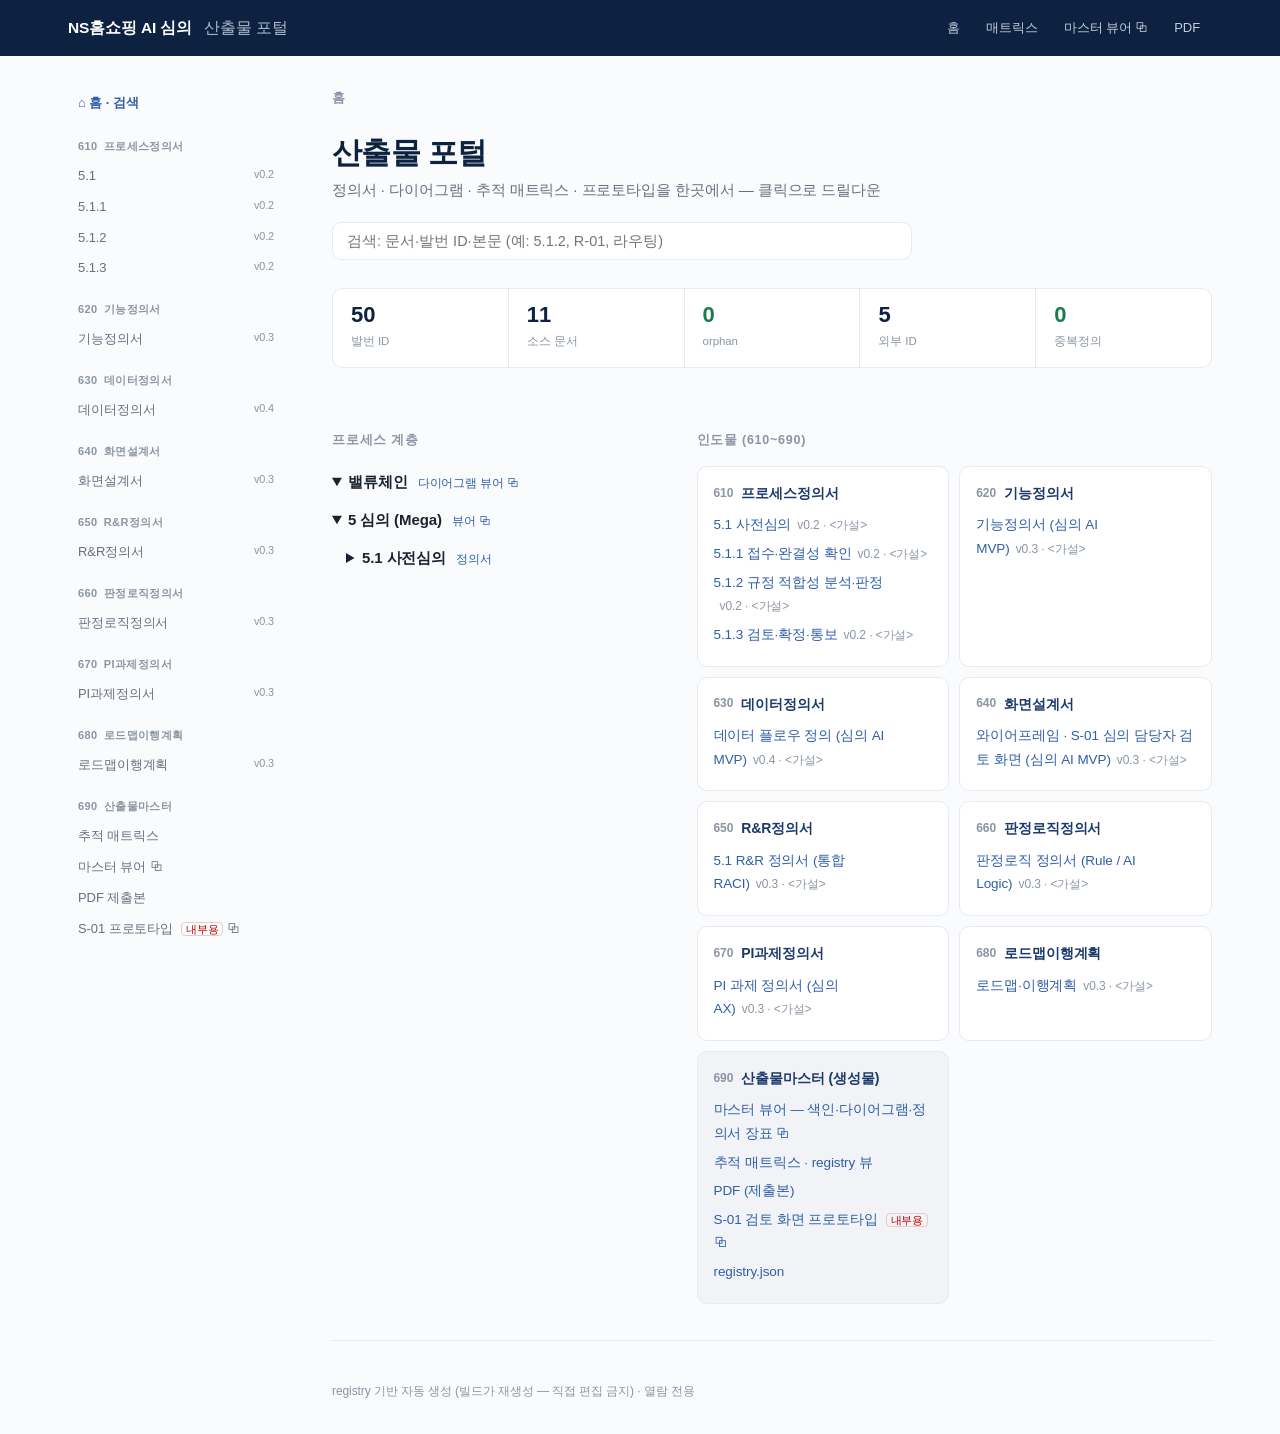
==== commit 9ef411df: "portal L-08c: docs-site design system (flat header, quiet sidebar, calm hero/stats, hairline cards, " ====
--- a/portal/index.html
+++ b/portal/index.html
@@ -20,7 +20,7 @@
 <div id="hits"></div></div>
 <div class="stats"><a class="tile" href="matrix.html"><b>50</b><span>발번 ID</span></a><a class="tile" href="matrix.html"><b>11</b><span>소스 문서</span></a><a class="tile ok" href="matrix.html"><b>0</b><span>orphan</span></a><a class="tile" href="matrix.html"><b>5</b><span>외부 ID</span></a><a class="tile ok" href="matrix.html"><b>0</b><span>중복정의</span></a></div>
 <div class="cols">
-<section class="panel"><h2 class="sec">프로세스 계층</h2><details open><summary>밸류체인 <span class="tiny"><a href="../index.html">다이어그램 뷰어 ⧉</a></span></summary><details open class="lv"><summary>5 심의 (Mega) <span class="tiny"><a href="../index.html">뷰어 ⧉</a></span></summary><div class="lv"><details><summary>5.1 사전심의 <span class="tiny"><a href="doc-5.1.html">정의서</a></span></summary><ul><li><a href="doc-5.1.1.html">5.1.1 접수·완결성 확인</a><span class="tiny">v0.2</span></li><li><a href="doc-5.1.2.html">5.1.2 규정 적합성 분석·판정</a><span class="tiny">v0.2</span></li><li><a href="doc-5.1.3.html">5.1.3 검토·확정·통보</a><span class="tiny">v0.2</span></li></ul></details><div class="plan">5.2 사후 심의·모니터링<span class="planb">문서 예정</span></div><div class="plan">5.3 대외 대응·컴플라이언스<span class="planb">문서 예정</span></div><div class="plan">5.4 판정기준·지식 운영<span class="planb">문서 예정</span></div><div class="plan">5.5 심의 거버넌스·성과<span class="planb">문서 예정</span></div></div></details></details></section>
+<section class="panel"><h2 class="sec">프로세스 계층</h2><details open><summary>밸류체인 <span class="tiny"><a href="../index.html">다이어그램 뷰어 ⧉</a></span></summary><details open class="lv"><summary>5 심의 (Mega) <span class="tiny"><a href="../index.html">뷰어 ⧉</a></span></summary><div class="lv"><details><summary>5.1 사전심의 <span class="tiny"><a href="doc-5.1.html">정의서</a></span></summary><ul><li><a href="doc-5.1.1.html">5.1.1 접수·완결성 확인</a><span class="tiny">v0.2</span></li><li><a href="doc-5.1.2.html">5.1.2 규정 적합성 분석·판정</a><span class="tiny">v0.2</span></li><li><a href="doc-5.1.3.html">5.1.3 검토·확정·통보</a><span class="tiny">v0.2</span></li></ul></details></div></details></details></section>
 <section><h2 class="sec">인도물 (610~690)</h2><div class="grid"><div class="card"><div class="ch"><span class="fno">610</span><h3>프로세스정의서</h3></div><ul><li><a href="doc-5.1.html">5.1 사전심의</a><span class="tiny">v0.2 · &lt;가설&gt;</span></li><li><a href="doc-5.1.1.html">5.1.1 접수·완결성 확인</a><span class="tiny">v0.2 · &lt;가설&gt;</span></li><li><a href="doc-5.1.2.html">5.1.2 규정 적합성 분석·판정</a><span class="tiny">v0.2 · &lt;가설&gt;</span></li><li><a href="doc-5.1.3.html">5.1.3 검토·확정·통보</a><span class="tiny">v0.2 · &lt;가설&gt;</span></li></ul></div><div class="card"><div class="ch"><span class="fno">620</span><h3>기능정의서</h3></div><ul><li><a href="doc-620.html">기능정의서 (심의 AI MVP)</a><span class="tiny">v0.3 · &lt;가설&gt;</span></li></ul></div><div class="card"><div class="ch"><span class="fno">630</span><h3>데이터정의서</h3></div><ul><li><a href="doc-630.html">데이터 플로우 정의 (심의 AI MVP)</a><span class="tiny">v0.4 · &lt;가설&gt;</span></li></ul></div><div class="card"><div class="ch"><span class="fno">640</span><h3>화면설계서</h3></div><ul><li><a href="doc-640.html">와이어프레임 · S-01 심의 담당자 검토 화면 (심의 AI MVP)</a><span class="tiny">v0.3 · &lt;가설&gt;</span></li></ul></div><div class="card"><div class="ch"><span class="fno">650</span><h3>R&R정의서</h3></div><ul><li><a href="doc-650.html">5.1 R&amp;R 정의서 (통합 RACI)</a><span class="tiny">v0.3 · &lt;가설&gt;</span></li></ul></div><div class="card"><div class="ch"><span class="fno">660</span><h3>판정로직정의서</h3></div><ul><li><a href="doc-660.html">판정로직 정의서 (Rule / AI Logic)</a><span class="tiny">v0.3 · &lt;가설&gt;</span></li></ul></div><div class="card"><div class="ch"><span class="fno">670</span><h3>PI과제정의서</h3></div><ul><li><a href="doc-670.html">PI 과제 정의서 (심의 AX)</a><span class="tiny">v0.3 · &lt;가설&gt;</span></li></ul></div><div class="card"><div class="ch"><span class="fno">680</span><h3>로드맵이행계획</h3></div><ul><li><a href="doc-680.html">로드맵·이행계획</a><span class="tiny">v0.3 · &lt;가설&gt;</span></li></ul></div><div class="card gen"><div class="ch"><span class="fno">690</span><h3>산출물마스터 (생성물)</h3></div><ul><li><a href="../index.html">마스터 뷰어 — 색인·다이어그램·정의서 장표 ⧉</a></li><li><a href="matrix.html">추적 매트릭스 · registry 뷰</a></li><li><a href="master.pdf">PDF (제출본)</a></li><li><a href="https://claude.ai/design/p/cdaa1f0b-4fab-4fa7-a9e8-0e988927c3ac" target="_blank" rel="noopener">S-01 검토 화면 프로토타입 <span class="intb">내부용</span> ⧉</a></li><li><a href="registry.json">registry.json</a></li></ul></div></div></section>
 </div>
 <script>
--- a/portal/style.css
+++ b/portal/style.css
@@ -1,138 +1,152 @@
-:root { --header:#0D2240; --primary:#1B3A6B; --light:#E8EDF5; --red:#C00000;
-  --ink:#1e2a38; --line:#dbe2ee; --dim:#7386A3; --bg:#f3f5f9; --card:#fff; }
+:root {
+  --brand:#0D2240; --brand2:#1B3A6B; --accent:#2F5FA8; --red:#C00000;
+  --ink:#1a2230; --muted:#66707e; --faint:#8b95a3;
+  --line:#e8eaef; --line2:#f1f3f6; --bg:#fafbfc; --card:#fff; --radius:10px;
+}
 * { box-sizing:border-box; }
 html { scroll-behavior:smooth; }
-body { margin:0; font-family:'맑은 고딕','Segoe UI','Apple SD Gothic Neo',sans-serif; color:var(--ink);
-  background:var(--bg); font-size:15px; line-height:1.65; letter-spacing:-.01em; }
-a { color:var(--primary); }
+body { margin:0; font-family:'맑은 고딕','Segoe UI','Apple SD Gothic Neo',sans-serif;
+  color:var(--ink); background:var(--bg); font-size:15px; line-height:1.75;
+  letter-spacing:-.006em; -webkit-font-smoothing:antialiased; }
+a { color:var(--accent); text-decoration:none; }
+a:hover { text-decoration:underline; }
 
-/* 헤더 + 탑내비 */
-header { background:linear-gradient(100deg, var(--header), var(--primary) 130%); }
-.hwrap { max-width:1380px; margin:0 auto; padding:15px 24px; display:flex; align-items:center; justify-content:space-between; gap:16px; flex-wrap:wrap; }
-header .home { color:#fff; font-weight:800; text-decoration:none; font-size:17.5px; letter-spacing:-.02em; }
-header .home span { font-weight:400; opacity:.85; margin-left:6px; }
-nav.top { display:flex; gap:4px; }
-nav.top a { color:#dbe6f5; text-decoration:none; font-size:13px; padding:5px 11px; border-radius:6px; white-space:nowrap; }
-nav.top a:hover { background:rgba(255,255,255,.14); color:#fff; }
+/* 헤더 — 슬림 플랫 */
+header { background:var(--brand); }
+.hwrap { max-width:1200px; margin:0 auto; padding:0 28px; height:56px; display:flex;
+  align-items:center; justify-content:space-between; gap:16px; }
+header .home { color:#fff; font-weight:700; text-decoration:none; font-size:15.5px; letter-spacing:-.01em; }
+header .home span { font-weight:400; color:#aeb9cc; margin-left:8px; }
+nav.top { display:flex; gap:2px; }
+nav.top a { color:#c2ccdb; font-size:13px; padding:6px 12px; border-radius:7px; white-space:nowrap; }
+nav.top a:hover { background:rgba(255,255,255,.12); color:#fff; text-decoration:none; }
 
-/* 셸: 사이드바 + 본문 */
-.shell { max-width:1380px; margin:0 auto; padding:20px 24px 0; display:grid; grid-template-columns:236px minmax(0,1fr); gap:24px; align-items:start; }
-.side { position:sticky; top:16px; background:var(--card); border:1px solid var(--line); border-radius:10px; padding:10px; font-size:13px;
-  max-height:calc(100vh - 32px); overflow-y:auto; }
-.shome { display:block; font-weight:800; color:var(--header); text-decoration:none; padding:7px 10px; border-radius:7px; margin-bottom:6px; }
-.shome:hover, .sn:hover { background:var(--light); }
-.shome.on, .sn.on { background:var(--header); color:#fff; }
-.sn.on small { color:#c7d6ec; }
-.sg { border-top:1px solid var(--line); padding:7px 0 4px; }
-.sh { font-size:11.5px; font-weight:800; color:var(--dim); letter-spacing:.02em; padding:2px 10px 4px; text-transform:uppercase; }
-.sf { display:inline-block; background:var(--light); color:var(--primary); border-radius:4px; padding:0 5px; margin-right:6px; font-weight:800; }
-.sn { display:block; color:var(--ink); text-decoration:none; padding:4px 10px 4px 14px; border-radius:6px; }
-.sn small { float:right; color:var(--dim); font-weight:400; }
+/* 셸 — 조용한 좌측 네비 + 본문 */
+.shell { max-width:1200px; margin:0 auto; padding:30px 28px 0; display:grid;
+  grid-template-columns:220px minmax(0,1fr); gap:44px; align-items:start; }
+.side { position:sticky; top:22px; font-size:13px; max-height:calc(100vh - 44px); overflow-y:auto; padding-right:4px; }
+.shome { display:block; font-weight:600; color:var(--ink); padding:6px 10px; border-radius:7px; margin-bottom:4px; }
+.shome:hover, .sn:hover { background:var(--line2); text-decoration:none; }
+.shome.on, .sn.on { color:var(--accent); font-weight:700; }
+.sg { margin-top:14px; }
+.sh { font-size:11px; font-weight:700; color:var(--faint); letter-spacing:.04em; padding:2px 10px 5px; text-transform:uppercase; }
+.sf { display:inline-block; color:var(--faint); margin-right:6px; font-weight:600; font-variant-numeric:tabular-nums; }
+.sn { display:block; color:var(--muted); padding:4px 10px; border-radius:6px; }
+.sn small { float:right; color:var(--faint); font-weight:400; }
 .maincol { min-width:0; }
-.crumb { font-size:13px; color:var(--dim); padding:2px 4px 10px; }
-.crumb a { color:var(--primary); text-decoration:none; }
-main { background:var(--card); border:1px solid var(--line); border-radius:12px; padding:26px 32px 34px;
-  box-shadow:0 1px 3px rgba(13,34,64,.06); }
-footer { padding:18px 4px 28px; font-size:12px; color:var(--dim); }
+.crumb { font-size:12.5px; color:var(--faint); padding:2px 0 18px; }
+.crumb a { color:var(--muted); }
+footer { padding:40px 0 32px; margin-top:36px; border-top:1px solid var(--line); font-size:12px; color:var(--faint); }
 
 /* 타이포 */
-h1 { color:var(--header); font-size:26px; line-height:1.3; margin:0 0 12px; letter-spacing:-.02em; }
-h2 { color:var(--header); font-size:19px; margin:30px 0 10px; }
-h2.sec { color:var(--header); border-bottom:2px solid var(--header); padding-bottom:6px; margin-top:24px; }
-.secnote { font-size:12px; color:var(--dim); font-weight:400; margin-left:10px; }
-h3 { color:var(--primary); font-size:15px; margin:0; }
-article h1 { font-size:20px; border-bottom:2px solid var(--header); padding-bottom:6px; margin-top:26px; }
-article h2 { border-left:4px solid var(--primary); padding-left:10px; }
+h1 { color:var(--brand); font-size:29px; line-height:1.25; margin:0 0 14px; letter-spacing:-.022em; font-weight:750; }
+h2 { color:var(--brand); font-size:19px; margin:34px 0 10px; letter-spacing:-.01em; }
+h2.sec { font-size:12.5px; text-transform:uppercase; letter-spacing:.06em; color:var(--faint);
+  border:0; padding:0; margin:30px 0 14px; font-weight:700; }
+.secnote { font-size:12px; color:var(--faint); font-weight:400; margin-left:10px; text-transform:none; letter-spacing:0; }
+h3 { color:var(--brand2); font-size:14px; margin:0; }
+article { max-width:820px; }
+article h1 { font-size:21px; border:0; padding:0; margin-top:30px; }
+article h2 { border-left:3px solid var(--accent); padding-left:12px; }
+article h3 { font-size:15px; margin:20px 0 6px; color:var(--brand); }
+article p { margin:11px 0; }
+article ul, article ol { padding-left:20px; }
+article li { margin:5px 0; }
 
-/* 메타 배지 */
-.meta { margin:2px 0 18px; }
-.badge { display:inline-block; background:var(--light); color:var(--header); border:1px solid var(--line);
-  border-radius:5px; padding:2.5px 9px; font-size:12px; margin:0 6px 4px 0; }
-.badge.id { background:var(--header); color:#fff; font-weight:800; }
-.badge.v { font-weight:700; }
-.badge.st { color:var(--red); border-color:var(--red); }
+/* 메타 배지 — 가볍게 */
+.meta { margin:2px 0 24px; display:flex; flex-wrap:wrap; gap:6px; align-items:center; }
+.badge { display:inline-block; background:var(--line2); color:var(--muted); border:0; border-radius:5px; padding:3px 9px; font-size:11.5px; }
+.badge.id { background:var(--brand); color:#fff; font-weight:700; letter-spacing:.01em; }
+.badge.v { font-weight:600; }
+.badge.st { background:transparent; color:var(--red); border:1px solid #edc9c9; }
 
-/* ID 칩 */
-.chip { display:inline-block; background:var(--light); color:var(--header); border:1px solid var(--primary);
-  border-radius:12px; padding:1px 9px; font-size:12px; font-weight:700; margin:2px 4px 2px 0; text-decoration:none; }
-.chip:hover { background:var(--primary); color:#fff; }
-.chip.def { background:var(--header); color:#fff; border-color:var(--header); }
-.chip.ext { border-style:dashed; color:var(--dim); border-color:var(--dim); background:#fff; }
-.chip.via { border-style:dotted; background:#fff; }
-.chip.doc { border-radius:5px; }
-.chip small { font-weight:400; margin-left:4px; color:inherit; opacity:.75; }
-.chip:target { outline:3px solid var(--red); outline-offset:2px; }
+/* ID 칩 — 가볍게 */
+.chip { display:inline-block; background:var(--line2); color:var(--brand2); border:1px solid var(--line);
+  border-radius:6px; padding:1px 8px; font-size:12px; font-weight:600; margin:2px 4px 2px 0; }
+.chip:hover { background:var(--accent); color:#fff; border-color:var(--accent); text-decoration:none; }
+.chip.def { background:var(--brand); color:#fff; border-color:var(--brand); }
+.chip.ext { border-style:dashed; color:var(--faint); background:#fff; }
+.chip.via { border-style:dotted; background:#fff; color:var(--muted); }
+.chip small { font-weight:400; margin-left:4px; opacity:.75; }
+.chip:target { outline:2px solid var(--red); outline-offset:2px; }
 .tag { color:var(--red); }
 
-/* 연결 섹션 (접이식 그룹) */
-.links { border:1px solid var(--line); border-radius:9px; padding:4px 14px; margin:6px 0 4px; }
-.prov { display:grid; grid-template-columns:110px minmax(0,1fr); gap:12px; align-items:start; padding:7px 0; border-bottom:1px solid var(--line); }
+/* 연결 섹션 */
+.links { border:1px solid var(--line); border-radius:var(--radius); padding:2px 16px; margin:6px 0 4px; }
+.prov { display:grid; grid-template-columns:104px minmax(0,1fr); gap:14px; align-items:start; padding:9px 0; border-bottom:1px solid var(--line2); }
 .prov:last-child { border-bottom:0; }
 .provbody details { margin:0 0 2px; }
-.provbody summary { font-weight:400; color:var(--ink); font-size:13px; padding:2px 0; }
-.provbody summary b { color:var(--primary); }
-.provbody summary small { color:var(--dim); margin-left:6px; }
-.cg { display:grid; grid-template-columns:26px minmax(0,1fr); gap:8px; padding:4px 0 2px 4px; align-items:start; }
-.cg b { color:var(--dim); font-size:12px; padding-top:4px; }
-details.refs, details.viad { margin:10px 0 4px; }
-details.refs summary { font-size:13.5px; }
-details.refs .cg { margin-left:10px; }
-summary { cursor:pointer; color:var(--header); }
+.provbody summary { font-weight:400; color:var(--muted); font-size:13px; padding:2px 0; }
+.provbody summary b { color:var(--accent); }
+.provbody summary small { color:var(--faint); margin-left:6px; }
+.cg { display:grid; grid-template-columns:24px minmax(0,1fr); gap:8px; padding:4px 0 2px 2px; align-items:start; }
+.cg b { color:var(--faint); font-size:11.5px; padding-top:3px; }
+details.refs, details.viad { margin:12px 0 4px; }
+details.refs summary { font-size:13px; color:var(--muted); }
+details.refs .cg { margin-left:8px; }
+summary { cursor:pointer; color:var(--brand); }
 
-/* 본문 표·인용·코드 */
-.twrap { overflow-x:auto; }                              /* 넓은 표는 자체 스크롤 — 페이지 가로 스크롤 금지 (V-12) */
-table { border-collapse:collapse; margin:12px 0; width:100%; font-size:13.5px; }
-th { background:var(--primary); color:#fff; padding:7px 10px; text-align:left; position:sticky; top:0; }
-td { border:1px solid var(--line); padding:6px 10px; vertical-align:top; }
-tbody tr:nth-child(even) { background:#f6f8fc; }
-blockquote { border-left:4px solid var(--primary); background:var(--light); margin:12px 0; padding:10px 16px; font-size:13.5px; border-radius:0 8px 8px 0; }
-pre { background:#0f1c30; color:#dfe9f7; border-radius:8px; padding:14px; overflow-x:auto; font-size:12.5px; line-height:1.5; }
-code { background:var(--light); padding:0 4px; border-radius:3px; font-size:.92em; }
+/* 표·인용·코드 */
+.twrap { overflow-x:auto; margin:14px 0; }
+table { border-collapse:collapse; width:100%; font-size:13px; }
+th { background:var(--line2); color:var(--brand); padding:8px 11px; text-align:left; font-weight:700; border-bottom:2px solid var(--line); position:sticky; top:0; }
+td { border-bottom:1px solid var(--line); padding:7px 11px; vertical-align:top; }
+tbody tr:hover { background:#fafbfd; }
+blockquote { border-left:3px solid var(--line); color:var(--muted); margin:14px 0; padding:2px 16px; font-size:14px; }
+pre { background:#0f1c30; color:#dfe9f7; border-radius:8px; padding:14px; overflow-x:auto; font-size:12.5px; line-height:1.6; }
+code { background:var(--line2); padding:1px 5px; border-radius:4px; font-size:.9em; color:var(--brand2); }
 
-/* 홈: 히어로 + 스탯 타일 + 카드 */
-.hero { background:linear-gradient(115deg, var(--header) 20%, var(--primary)); color:#fff; border-radius:12px;
-  padding:26px 28px 22px; margin:-2px 0 16px; }
-.hero h1 { color:#fff; margin:0 0 4px; font-size:24px; }
-.hero .lead { margin:0 0 14px; color:#c7d6ec; font-size:14px; }
-#q { width:100%; padding:11px 14px; font-size:15px; border:0; border-radius:8px; font-family:inherit; }
-#hits { background:#fff; border-radius:8px; margin-top:6px; overflow:hidden; }
-#hits a { display:block; padding:7px 12px; border-bottom:1px solid var(--line); text-decoration:none; font-size:13.5px; }
-#hits a:hover { background:var(--light); }
-#hits small { color:var(--dim); margin-left:8px; }
-#hits .tiny { display:block; padding:7px 12px; }
-.stats { display:grid; grid-template-columns:repeat(5,1fr); gap:10px; margin:0 0 20px; }
-.tile { background:var(--card); border:1px solid var(--line); border-radius:10px; padding:10px 8px 8px; text-align:center; text-decoration:none; }
-.tile:hover { border-color:var(--primary); }
-.tile b { display:block; font-size:24px; color:var(--header); line-height:1.2; }
+/* 홈 — 히어로 플랫 */
+.hero { padding:6px 0 4px; margin:0 0 24px; }
+.hero h1 { color:var(--brand); margin:0 0 6px; font-size:30px; }
+.hero .lead { margin:0 0 18px; color:var(--muted); font-size:15px; }
+#q { width:100%; max-width:580px; padding:10px 14px; font-size:14.5px; border:1px solid var(--line); border-radius:9px; font-family:inherit; background:#fff; }
+#q:focus { outline:none; border-color:var(--accent); box-shadow:0 0 0 3px rgba(47,95,168,.12); }
+#hits { max-width:580px; border:1px solid var(--line); border-radius:9px; margin-top:6px; overflow:hidden; background:#fff; }
+#hits:empty { display:none; }
+#hits a { display:block; padding:8px 12px; border-bottom:1px solid var(--line2); font-size:13.5px; color:var(--ink); }
+#hits a:hover { background:var(--line2); text-decoration:none; }
+#hits small { color:var(--faint); margin-left:8px; }
+#hits .tiny { display:block; padding:8px 12px; }
+
+/* 스탯 — 조용한 지표 스트립 */
+.stats { display:flex; flex-wrap:wrap; gap:0; margin:0 0 32px; border:1px solid var(--line); border-radius:var(--radius); overflow:hidden; }
+.tile { flex:1; min-width:120px; padding:14px 18px; text-align:left; border-left:1px solid var(--line); background:#fff; }
+.tile:first-child { border-left:0; }
+.tile:hover { background:var(--line2); text-decoration:none; }
+.tile b { display:block; font-size:22px; color:var(--brand); line-height:1.1; font-weight:700; font-variant-numeric:tabular-nums; }
 .tile.ok b { color:#1d7a4f; }
-.tile span { font-size:12px; color:var(--dim); }
-.cols { display:grid; grid-template-columns:1fr 1.55fr; gap:22px; }
-.panel { background:#fafbfd; border:1px solid var(--line); border-radius:10px; padding:6px 16px 12px; align-self:start; }
-.grid { display:grid; grid-template-columns:1fr 1fr; gap:12px; }
-.card { background:var(--card); border:1px solid var(--line); border-radius:10px; padding:13px 15px; transition:box-shadow .15s, border-color .15s; }
-.card:hover { border-color:var(--primary); box-shadow:0 2px 8px rgba(13,34,64,.08); }
-.card.gen { background:var(--light); }
-.ch { display:flex; align-items:center; gap:8px; margin-bottom:6px; }
-.fno { background:var(--header); color:#fff; font-weight:800; font-size:12.5px; border-radius:6px; padding:2px 7px; }
-.card ul { margin:2px 0 0; padding-left:18px; font-size:13.5px; }
-.card li { margin:4px 0; }
-.lv { margin-left:16px; }
-.lv ul { margin:2px 0 8px; padding-left:18px; }
+.tile span { font-size:11.5px; color:var(--faint); }
+
+/* 컬럼·트리·카드 */
+.cols { display:grid; grid-template-columns:0.85fr 1.35fr; gap:40px; }
+.grid { display:grid; grid-template-columns:1fr 1fr; gap:10px; }
+.card { background:#fff; border:1px solid var(--line); border-radius:var(--radius); padding:14px 16px; transition:border-color .15s; }
+.card:hover { border-color:var(--accent); }
+.card.gen { background:var(--line2); }
+.ch { display:flex; align-items:center; gap:8px; margin-bottom:8px; }
+.fno { color:var(--faint); font-weight:700; font-size:12px; font-variant-numeric:tabular-nums; }
+.card ul { margin:2px 0 0; padding-left:0; list-style:none; font-size:13.5px; }
+.card li { margin:5px 0; }
+.lv { margin-left:14px; }
+.lv ul { margin:2px 0 8px; padding-left:16px; }
 .lv li { margin:5px 0; }
-.panel details { border-left:2px solid var(--line); padding-left:8px; margin:6px 0; }
-.panel summary { font-weight:700; padding:3px 0; }
-.tiny { font-size:12px; color:var(--dim); font-weight:400; margin-left:6px; }
-.card .tiny { white-space:nowrap; }                      /* 배지(v0.1 · <가설>) 줄바꿈 쪼개짐 방지 (V-18) */
-.intb { font-size:10.5px; color:var(--red); border:1px solid var(--red); border-radius:4px; padding:0 4px; margin-left:4px; font-weight:400; }
-.plan { color:var(--dim); padding:4px 0 4px 10px; font-size:13.5px; }
-.planb { font-size:11px; color:var(--dim); border:1px dashed var(--dim); border-radius:4px; padding:0 5px; margin-left:6px; }
+.panel details { margin:6px 0; }
+.panel summary { font-weight:600; padding:3px 0; color:var(--ink); }
+.tiny { font-size:12px; color:var(--faint); font-weight:400; margin-left:6px; }
+.card .tiny { white-space:nowrap; }
+.intb { font-size:10.5px; color:var(--red); border:1px solid #edc9c9; border-radius:4px; padding:0 4px; margin-left:4px; font-weight:400; }
+.plan { color:var(--faint); padding:4px 0 4px 8px; font-size:13px; }
+.planb { font-size:10.5px; color:var(--faint); border:1px dashed var(--line); border-radius:4px; padding:0 5px; margin-left:6px; }
 
 /* 매트릭스 필터 */
-.fbar { margin:2px 0 10px; }
-.fbar button { background:var(--card); border:1px solid var(--line); border-radius:16px; padding:4px 14px; margin-right:6px;
-  font-family:inherit; font-size:13px; font-weight:700; color:var(--header); cursor:pointer; }
-.fbar button.on { background:var(--header); color:#fff; border-color:var(--header); }
+.fbar { margin:2px 0 12px; display:flex; gap:6px; flex-wrap:wrap; }
+.fbar button { background:#fff; border:1px solid var(--line); border-radius:7px; padding:5px 13px;
+  font-family:inherit; font-size:12.5px; font-weight:600; color:var(--muted); cursor:pointer; }
+.fbar button:hover { border-color:var(--accent); color:var(--accent); }
+.fbar button.on { background:var(--brand); color:#fff; border-color:var(--brand); }
 
-@media (max-width:960px) { .shell { grid-template-columns:1fr; } .side { position:static; max-height:none; }
-  .cols, .grid, .stats { grid-template-columns:1fr 1fr; } }
-@media (max-width:640px) { .cols, .grid, .stats { grid-template-columns:1fr; } main { padding:18px 16px; } }
+@media (max-width:920px) { .shell { grid-template-columns:1fr; gap:22px; } .side { position:static; max-height:none; }
+  .cols, .grid { grid-template-columns:1fr; } }
+@media (max-width:640px) { .stats { flex-direction:column; } .tile { border-left:0; border-top:1px solid var(--line); }
+  .tile:first-child { border-top:0; } }
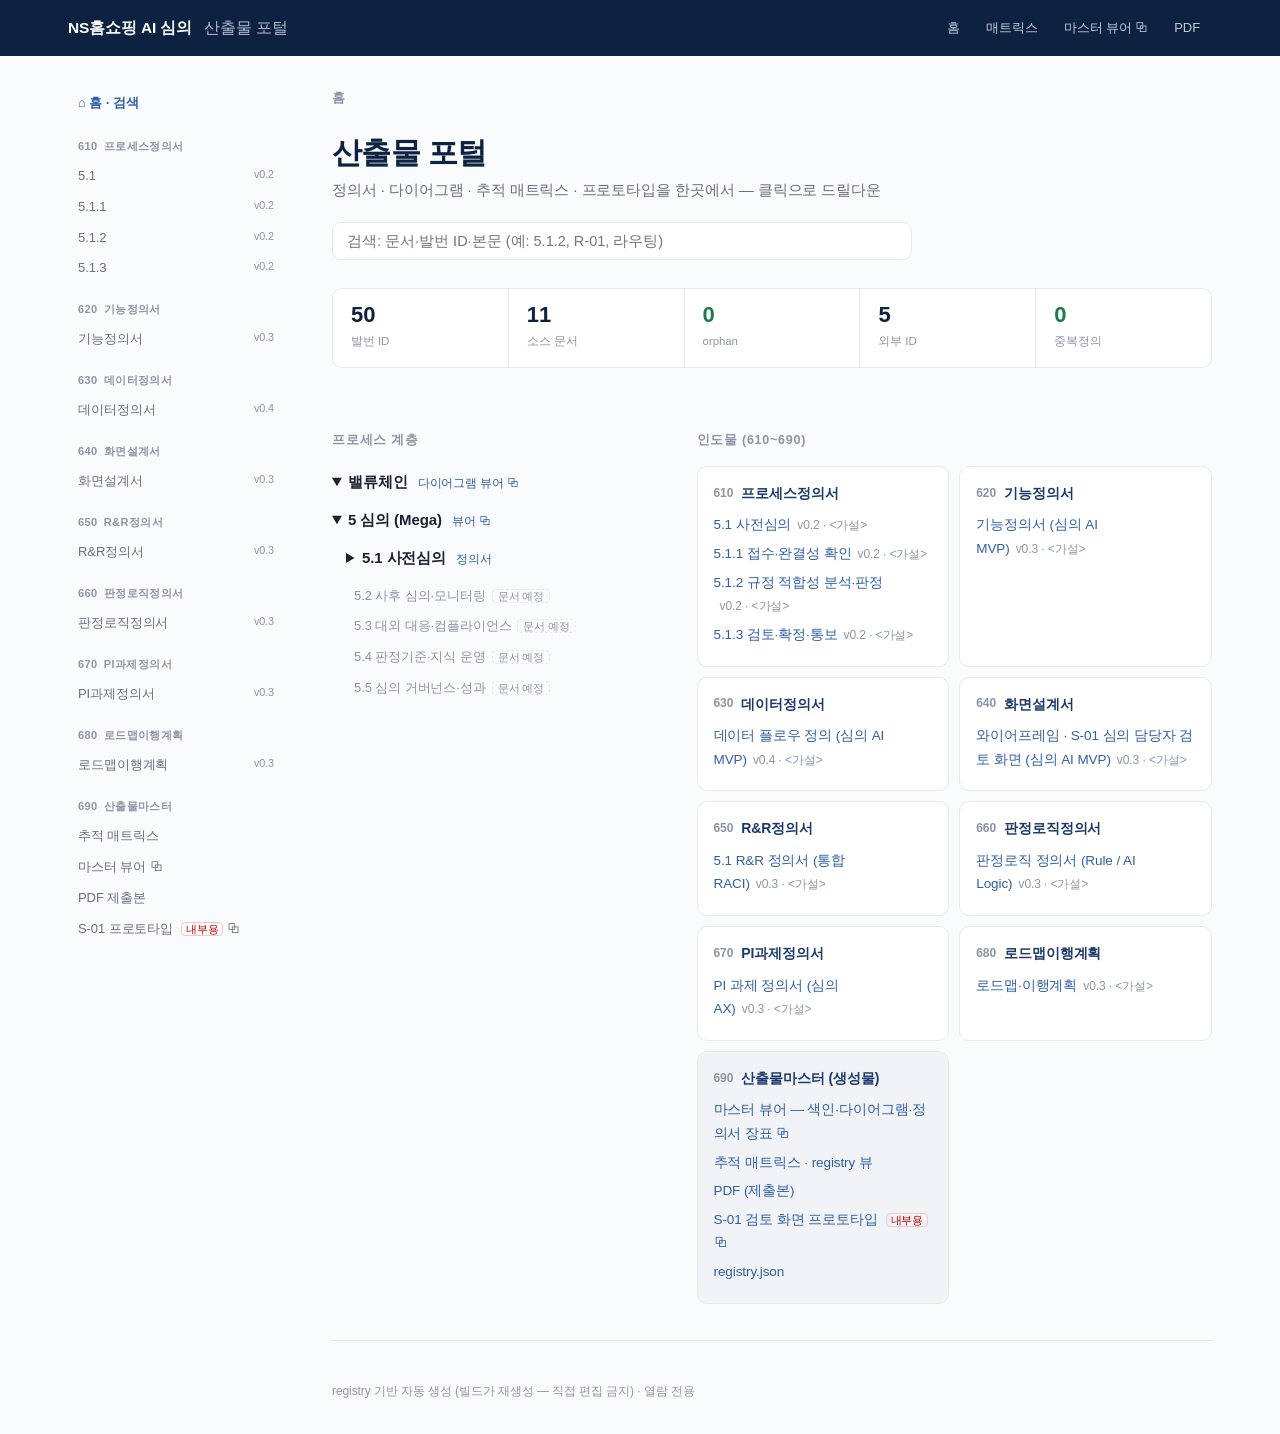
==== commit 62f961ec: "master 2026-07-21 11:14" ====
--- a/portal/index.html
+++ b/portal/index.html
@@ -20,7 +20,7 @@
 <div id="hits"></div></div>
 <div class="stats"><a class="tile" href="matrix.html"><b>50</b><span>발번 ID</span></a><a class="tile" href="matrix.html"><b>11</b><span>소스 문서</span></a><a class="tile ok" href="matrix.html"><b>0</b><span>orphan</span></a><a class="tile" href="matrix.html"><b>5</b><span>외부 ID</span></a><a class="tile ok" href="matrix.html"><b>0</b><span>중복정의</span></a></div>
 <div class="cols">
-<section class="panel"><h2 class="sec">프로세스 계층</h2><details open><summary>밸류체인 <span class="tiny"><a href="../index.html">다이어그램 뷰어 ⧉</a></span></summary><details open class="lv"><summary>5 심의 (Mega) <span class="tiny"><a href="../index.html">뷰어 ⧉</a></span></summary><div class="lv"><details><summary>5.1 사전심의 <span class="tiny"><a href="doc-5.1.html">정의서</a></span></summary><ul><li><a href="doc-5.1.1.html">5.1.1 접수·완결성 확인</a><span class="tiny">v0.2</span></li><li><a href="doc-5.1.2.html">5.1.2 규정 적합성 분석·판정</a><span class="tiny">v0.2</span></li><li><a href="doc-5.1.3.html">5.1.3 검토·확정·통보</a><span class="tiny">v0.2</span></li></ul></details></div></details></details></section>
+<section class="panel"><h2 class="sec">프로세스 계층</h2><details open><summary>밸류체인 <span class="tiny"><a href="../index.html">다이어그램 뷰어 ⧉</a></span></summary><details open class="lv"><summary>5 심의 (Mega) <span class="tiny"><a href="../index.html">뷰어 ⧉</a></span></summary><div class="lv"><details><summary>5.1 사전심의 <span class="tiny"><a href="doc-5.1.html">정의서</a></span></summary><ul><li><a href="doc-5.1.1.html">5.1.1 접수·완결성 확인</a><span class="tiny">v0.2</span></li><li><a href="doc-5.1.2.html">5.1.2 규정 적합성 분석·판정</a><span class="tiny">v0.2</span></li><li><a href="doc-5.1.3.html">5.1.3 검토·확정·통보</a><span class="tiny">v0.2</span></li></ul></details><div class="plan">5.2 사후 심의·모니터링<span class="planb">문서 예정</span></div><div class="plan">5.3 대외 대응·컴플라이언스<span class="planb">문서 예정</span></div><div class="plan">5.4 판정기준·지식 운영<span class="planb">문서 예정</span></div><div class="plan">5.5 심의 거버넌스·성과<span class="planb">문서 예정</span></div></div></details></details></section>
 <section><h2 class="sec">인도물 (610~690)</h2><div class="grid"><div class="card"><div class="ch"><span class="fno">610</span><h3>프로세스정의서</h3></div><ul><li><a href="doc-5.1.html">5.1 사전심의</a><span class="tiny">v0.2 · &lt;가설&gt;</span></li><li><a href="doc-5.1.1.html">5.1.1 접수·완결성 확인</a><span class="tiny">v0.2 · &lt;가설&gt;</span></li><li><a href="doc-5.1.2.html">5.1.2 규정 적합성 분석·판정</a><span class="tiny">v0.2 · &lt;가설&gt;</span></li><li><a href="doc-5.1.3.html">5.1.3 검토·확정·통보</a><span class="tiny">v0.2 · &lt;가설&gt;</span></li></ul></div><div class="card"><div class="ch"><span class="fno">620</span><h3>기능정의서</h3></div><ul><li><a href="doc-620.html">기능정의서 (심의 AI MVP)</a><span class="tiny">v0.3 · &lt;가설&gt;</span></li></ul></div><div class="card"><div class="ch"><span class="fno">630</span><h3>데이터정의서</h3></div><ul><li><a href="doc-630.html">데이터 플로우 정의 (심의 AI MVP)</a><span class="tiny">v0.4 · &lt;가설&gt;</span></li></ul></div><div class="card"><div class="ch"><span class="fno">640</span><h3>화면설계서</h3></div><ul><li><a href="doc-640.html">와이어프레임 · S-01 심의 담당자 검토 화면 (심의 AI MVP)</a><span class="tiny">v0.3 · &lt;가설&gt;</span></li></ul></div><div class="card"><div class="ch"><span class="fno">650</span><h3>R&R정의서</h3></div><ul><li><a href="doc-650.html">5.1 R&amp;R 정의서 (통합 RACI)</a><span class="tiny">v0.3 · &lt;가설&gt;</span></li></ul></div><div class="card"><div class="ch"><span class="fno">660</span><h3>판정로직정의서</h3></div><ul><li><a href="doc-660.html">판정로직 정의서 (Rule / AI Logic)</a><span class="tiny">v0.3 · &lt;가설&gt;</span></li></ul></div><div class="card"><div class="ch"><span class="fno">670</span><h3>PI과제정의서</h3></div><ul><li><a href="doc-670.html">PI 과제 정의서 (심의 AX)</a><span class="tiny">v0.3 · &lt;가설&gt;</span></li></ul></div><div class="card"><div class="ch"><span class="fno">680</span><h3>로드맵이행계획</h3></div><ul><li><a href="doc-680.html">로드맵·이행계획</a><span class="tiny">v0.3 · &lt;가설&gt;</span></li></ul></div><div class="card gen"><div class="ch"><span class="fno">690</span><h3>산출물마스터 (생성물)</h3></div><ul><li><a href="../index.html">마스터 뷰어 — 색인·다이어그램·정의서 장표 ⧉</a></li><li><a href="matrix.html">추적 매트릭스 · registry 뷰</a></li><li><a href="master.pdf">PDF (제출본)</a></li><li><a href="https://claude.ai/design/p/cdaa1f0b-4fab-4fa7-a9e8-0e988927c3ac" target="_blank" rel="noopener">S-01 검토 화면 프로토타입 <span class="intb">내부용</span> ⧉</a></li><li><a href="registry.json">registry.json</a></li></ul></div></div></section>
 </div>
 <script>
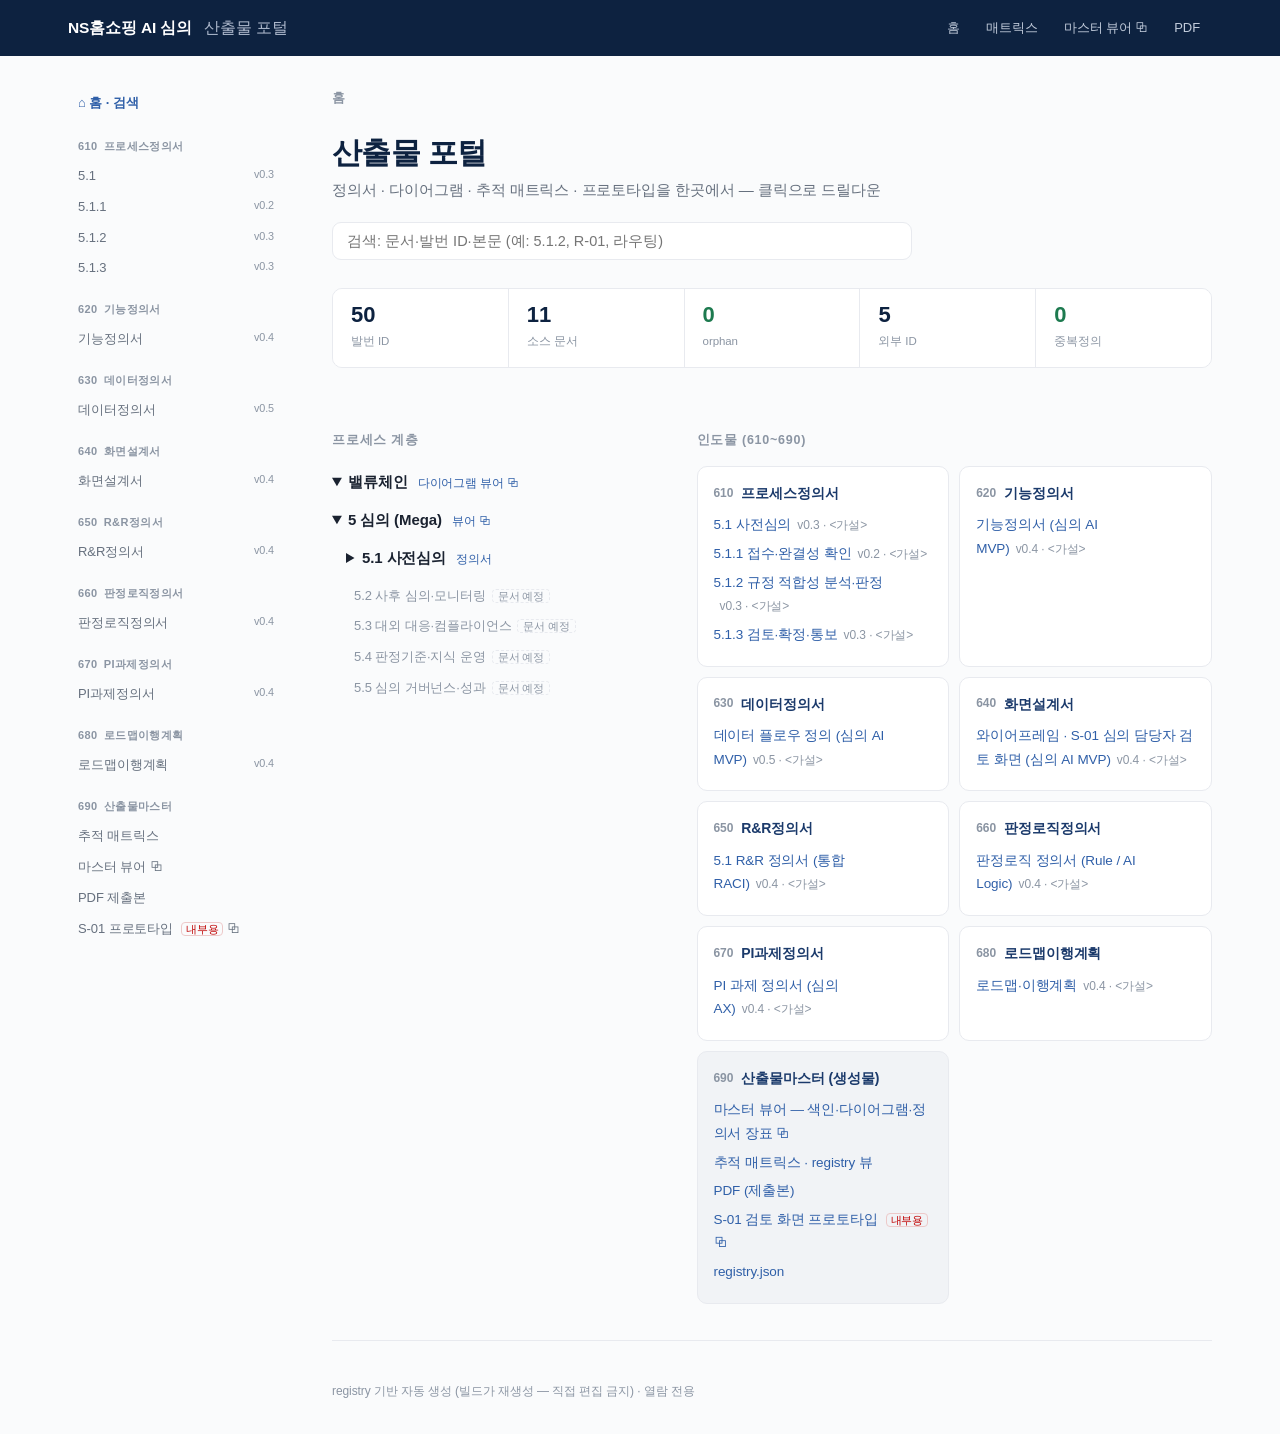
==== commit 575b7307: "master 2026-07-21 21:14" ====
--- a/portal/index.html
+++ b/portal/index.html
@@ -9,7 +9,7 @@
 <header><div class="hwrap"><a class="home" href="index.html">NS홈쇼핑 AI 심의 <span>산출물 포털</span></a>
 <nav class="top"><a href="index.html">홈</a><a href="matrix.html">매트릭스</a><a href="../index.html">마스터 뷰어 ⧉</a><a href="master.pdf">PDF</a></nav></div></header>
 <div class="shell">
-<aside class="side"><a class="shome on" href="index.html">⌂ 홈 · 검색</a><div class="sg"><div class="sh"><span class="sf">610</span>프로세스정의서</div><a class="sn" href="doc-5.1.html">5.1<small>v0.2</small></a><a class="sn" href="doc-5.1.1.html">5.1.1<small>v0.2</small></a><a class="sn" href="doc-5.1.2.html">5.1.2<small>v0.2</small></a><a class="sn" href="doc-5.1.3.html">5.1.3<small>v0.2</small></a></div><div class="sg"><div class="sh"><span class="sf">620</span>기능정의서</div><a class="sn" href="doc-620.html">기능정의서<small>v0.3</small></a></div><div class="sg"><div class="sh"><span class="sf">630</span>데이터정의서</div><a class="sn" href="doc-630.html">데이터정의서<small>v0.4</small></a></div><div class="sg"><div class="sh"><span class="sf">640</span>화면설계서</div><a class="sn" href="doc-640.html">화면설계서<small>v0.3</small></a></div><div class="sg"><div class="sh"><span class="sf">650</span>R&R정의서</div><a class="sn" href="doc-650.html">R&amp;R정의서<small>v0.3</small></a></div><div class="sg"><div class="sh"><span class="sf">660</span>판정로직정의서</div><a class="sn" href="doc-660.html">판정로직정의서<small>v0.3</small></a></div><div class="sg"><div class="sh"><span class="sf">670</span>PI과제정의서</div><a class="sn" href="doc-670.html">PI과제정의서<small>v0.3</small></a></div><div class="sg"><div class="sh"><span class="sf">680</span>로드맵이행계획</div><a class="sn" href="doc-680.html">로드맵이행계획<small>v0.3</small></a></div><div class="sg"><div class="sh"><span class="sf">690</span>산출물마스터</div><a class="sn" href="matrix.html">추적 매트릭스</a><a class="sn" href="../index.html">마스터 뷰어 ⧉</a><a class="sn" href="master.pdf">PDF 제출본</a><a class="sn" href="https://claude.ai/design/p/cdaa1f0b-4fab-4fa7-a9e8-0e988927c3ac" target="_blank" rel="noopener">S-01 프로토타입 <span class="intb">내부용</span> ⧉</a></div></aside>
+<aside class="side"><a class="shome on" href="index.html">⌂ 홈 · 검색</a><div class="sg"><div class="sh"><span class="sf">610</span>프로세스정의서</div><a class="sn" href="doc-5.1.html">5.1<small>v0.3</small></a><a class="sn" href="doc-5.1.1.html">5.1.1<small>v0.2</small></a><a class="sn" href="doc-5.1.2.html">5.1.2<small>v0.3</small></a><a class="sn" href="doc-5.1.3.html">5.1.3<small>v0.3</small></a></div><div class="sg"><div class="sh"><span class="sf">620</span>기능정의서</div><a class="sn" href="doc-620.html">기능정의서<small>v0.4</small></a></div><div class="sg"><div class="sh"><span class="sf">630</span>데이터정의서</div><a class="sn" href="doc-630.html">데이터정의서<small>v0.5</small></a></div><div class="sg"><div class="sh"><span class="sf">640</span>화면설계서</div><a class="sn" href="doc-640.html">화면설계서<small>v0.4</small></a></div><div class="sg"><div class="sh"><span class="sf">650</span>R&R정의서</div><a class="sn" href="doc-650.html">R&amp;R정의서<small>v0.4</small></a></div><div class="sg"><div class="sh"><span class="sf">660</span>판정로직정의서</div><a class="sn" href="doc-660.html">판정로직정의서<small>v0.4</small></a></div><div class="sg"><div class="sh"><span class="sf">670</span>PI과제정의서</div><a class="sn" href="doc-670.html">PI과제정의서<small>v0.4</small></a></div><div class="sg"><div class="sh"><span class="sf">680</span>로드맵이행계획</div><a class="sn" href="doc-680.html">로드맵이행계획<small>v0.4</small></a></div><div class="sg"><div class="sh"><span class="sf">690</span>산출물마스터</div><a class="sn" href="matrix.html">추적 매트릭스</a><a class="sn" href="../index.html">마스터 뷰어 ⧉</a><a class="sn" href="master.pdf">PDF 제출본</a><a class="sn" href="https://claude.ai/design/p/cdaa1f0b-4fab-4fa7-a9e8-0e988927c3ac" target="_blank" rel="noopener">S-01 프로토타입 <span class="intb">내부용</span> ⧉</a></div></aside>
 <div class="maincol">
 <nav class="crumb"><b>홈</b></nav>
 <main>
@@ -20,11 +20,11 @@
 <div id="hits"></div></div>
 <div class="stats"><a class="tile" href="matrix.html"><b>50</b><span>발번 ID</span></a><a class="tile" href="matrix.html"><b>11</b><span>소스 문서</span></a><a class="tile ok" href="matrix.html"><b>0</b><span>orphan</span></a><a class="tile" href="matrix.html"><b>5</b><span>외부 ID</span></a><a class="tile ok" href="matrix.html"><b>0</b><span>중복정의</span></a></div>
 <div class="cols">
-<section class="panel"><h2 class="sec">프로세스 계층</h2><details open><summary>밸류체인 <span class="tiny"><a href="../index.html">다이어그램 뷰어 ⧉</a></span></summary><details open class="lv"><summary>5 심의 (Mega) <span class="tiny"><a href="../index.html">뷰어 ⧉</a></span></summary><div class="lv"><details><summary>5.1 사전심의 <span class="tiny"><a href="doc-5.1.html">정의서</a></span></summary><ul><li><a href="doc-5.1.1.html">5.1.1 접수·완결성 확인</a><span class="tiny">v0.2</span></li><li><a href="doc-5.1.2.html">5.1.2 규정 적합성 분석·판정</a><span class="tiny">v0.2</span></li><li><a href="doc-5.1.3.html">5.1.3 검토·확정·통보</a><span class="tiny">v0.2</span></li></ul></details><div class="plan">5.2 사후 심의·모니터링<span class="planb">문서 예정</span></div><div class="plan">5.3 대외 대응·컴플라이언스<span class="planb">문서 예정</span></div><div class="plan">5.4 판정기준·지식 운영<span class="planb">문서 예정</span></div><div class="plan">5.5 심의 거버넌스·성과<span class="planb">문서 예정</span></div></div></details></details></section>
-<section><h2 class="sec">인도물 (610~690)</h2><div class="grid"><div class="card"><div class="ch"><span class="fno">610</span><h3>프로세스정의서</h3></div><ul><li><a href="doc-5.1.html">5.1 사전심의</a><span class="tiny">v0.2 · &lt;가설&gt;</span></li><li><a href="doc-5.1.1.html">5.1.1 접수·완결성 확인</a><span class="tiny">v0.2 · &lt;가설&gt;</span></li><li><a href="doc-5.1.2.html">5.1.2 규정 적합성 분석·판정</a><span class="tiny">v0.2 · &lt;가설&gt;</span></li><li><a href="doc-5.1.3.html">5.1.3 검토·확정·통보</a><span class="tiny">v0.2 · &lt;가설&gt;</span></li></ul></div><div class="card"><div class="ch"><span class="fno">620</span><h3>기능정의서</h3></div><ul><li><a href="doc-620.html">기능정의서 (심의 AI MVP)</a><span class="tiny">v0.3 · &lt;가설&gt;</span></li></ul></div><div class="card"><div class="ch"><span class="fno">630</span><h3>데이터정의서</h3></div><ul><li><a href="doc-630.html">데이터 플로우 정의 (심의 AI MVP)</a><span class="tiny">v0.4 · &lt;가설&gt;</span></li></ul></div><div class="card"><div class="ch"><span class="fno">640</span><h3>화면설계서</h3></div><ul><li><a href="doc-640.html">와이어프레임 · S-01 심의 담당자 검토 화면 (심의 AI MVP)</a><span class="tiny">v0.3 · &lt;가설&gt;</span></li></ul></div><div class="card"><div class="ch"><span class="fno">650</span><h3>R&R정의서</h3></div><ul><li><a href="doc-650.html">5.1 R&amp;R 정의서 (통합 RACI)</a><span class="tiny">v0.3 · &lt;가설&gt;</span></li></ul></div><div class="card"><div class="ch"><span class="fno">660</span><h3>판정로직정의서</h3></div><ul><li><a href="doc-660.html">판정로직 정의서 (Rule / AI Logic)</a><span class="tiny">v0.3 · &lt;가설&gt;</span></li></ul></div><div class="card"><div class="ch"><span class="fno">670</span><h3>PI과제정의서</h3></div><ul><li><a href="doc-670.html">PI 과제 정의서 (심의 AX)</a><span class="tiny">v0.3 · &lt;가설&gt;</span></li></ul></div><div class="card"><div class="ch"><span class="fno">680</span><h3>로드맵이행계획</h3></div><ul><li><a href="doc-680.html">로드맵·이행계획</a><span class="tiny">v0.3 · &lt;가설&gt;</span></li></ul></div><div class="card gen"><div class="ch"><span class="fno">690</span><h3>산출물마스터 (생성물)</h3></div><ul><li><a href="../index.html">마스터 뷰어 — 색인·다이어그램·정의서 장표 ⧉</a></li><li><a href="matrix.html">추적 매트릭스 · registry 뷰</a></li><li><a href="master.pdf">PDF (제출본)</a></li><li><a href="https://claude.ai/design/p/cdaa1f0b-4fab-4fa7-a9e8-0e988927c3ac" target="_blank" rel="noopener">S-01 검토 화면 프로토타입 <span class="intb">내부용</span> ⧉</a></li><li><a href="registry.json">registry.json</a></li></ul></div></div></section>
+<section class="panel"><h2 class="sec">프로세스 계층</h2><details open><summary>밸류체인 <span class="tiny"><a href="../index.html">다이어그램 뷰어 ⧉</a></span></summary><details open class="lv"><summary>5 심의 (Mega) <span class="tiny"><a href="../index.html">뷰어 ⧉</a></span></summary><div class="lv"><details><summary>5.1 사전심의 <span class="tiny"><a href="doc-5.1.html">정의서</a></span></summary><ul><li><a href="doc-5.1.1.html">5.1.1 접수·완결성 확인</a><span class="tiny">v0.2</span></li><li><a href="doc-5.1.2.html">5.1.2 규정 적합성 분석·판정</a><span class="tiny">v0.3</span></li><li><a href="doc-5.1.3.html">5.1.3 검토·확정·통보</a><span class="tiny">v0.3</span></li></ul></details><div class="plan">5.2 사후 심의·모니터링<span class="planb">문서 예정</span></div><div class="plan">5.3 대외 대응·컴플라이언스<span class="planb">문서 예정</span></div><div class="plan">5.4 판정기준·지식 운영<span class="planb">문서 예정</span></div><div class="plan">5.5 심의 거버넌스·성과<span class="planb">문서 예정</span></div></div></details></details></section>
+<section><h2 class="sec">인도물 (610~690)</h2><div class="grid"><div class="card"><div class="ch"><span class="fno">610</span><h3>프로세스정의서</h3></div><ul><li><a href="doc-5.1.html">5.1 사전심의</a><span class="tiny">v0.3 · &lt;가설&gt;</span></li><li><a href="doc-5.1.1.html">5.1.1 접수·완결성 확인</a><span class="tiny">v0.2 · &lt;가설&gt;</span></li><li><a href="doc-5.1.2.html">5.1.2 규정 적합성 분석·판정</a><span class="tiny">v0.3 · &lt;가설&gt;</span></li><li><a href="doc-5.1.3.html">5.1.3 검토·확정·통보</a><span class="tiny">v0.3 · &lt;가설&gt;</span></li></ul></div><div class="card"><div class="ch"><span class="fno">620</span><h3>기능정의서</h3></div><ul><li><a href="doc-620.html">기능정의서 (심의 AI MVP)</a><span class="tiny">v0.4 · &lt;가설&gt;</span></li></ul></div><div class="card"><div class="ch"><span class="fno">630</span><h3>데이터정의서</h3></div><ul><li><a href="doc-630.html">데이터 플로우 정의 (심의 AI MVP)</a><span class="tiny">v0.5 · &lt;가설&gt;</span></li></ul></div><div class="card"><div class="ch"><span class="fno">640</span><h3>화면설계서</h3></div><ul><li><a href="doc-640.html">와이어프레임 · S-01 심의 담당자 검토 화면 (심의 AI MVP)</a><span class="tiny">v0.4 · &lt;가설&gt;</span></li></ul></div><div class="card"><div class="ch"><span class="fno">650</span><h3>R&R정의서</h3></div><ul><li><a href="doc-650.html">5.1 R&amp;R 정의서 (통합 RACI)</a><span class="tiny">v0.4 · &lt;가설&gt;</span></li></ul></div><div class="card"><div class="ch"><span class="fno">660</span><h3>판정로직정의서</h3></div><ul><li><a href="doc-660.html">판정로직 정의서 (Rule / AI Logic)</a><span class="tiny">v0.4 · &lt;가설&gt;</span></li></ul></div><div class="card"><div class="ch"><span class="fno">670</span><h3>PI과제정의서</h3></div><ul><li><a href="doc-670.html">PI 과제 정의서 (심의 AX)</a><span class="tiny">v0.4 · &lt;가설&gt;</span></li></ul></div><div class="card"><div class="ch"><span class="fno">680</span><h3>로드맵이행계획</h3></div><ul><li><a href="doc-680.html">로드맵·이행계획</a><span class="tiny">v0.4 · &lt;가설&gt;</span></li></ul></div><div class="card gen"><div class="ch"><span class="fno">690</span><h3>산출물마스터 (생성물)</h3></div><ul><li><a href="../index.html">마스터 뷰어 — 색인·다이어그램·정의서 장표 ⧉</a></li><li><a href="matrix.html">추적 매트릭스 · registry 뷰</a></li><li><a href="master.pdf">PDF (제출본)</a></li><li><a href="https://claude.ai/design/p/cdaa1f0b-4fab-4fa7-a9e8-0e988927c3ac" target="_blank" rel="noopener">S-01 검토 화면 프로토타입 <span class="intb">내부용</span> ⧉</a></li><li><a href="registry.json">registry.json</a></li></ul></div></div></section>
 </div>
 <script>
-const IDX = [{"id": "DOC-5.1.1", "title": "5.1.1 접수·완결성 확인 — 프로세스 정의서", "type": "프로세스정의서", "url": "doc-5.1.1.html", "ids": ["A-5.1.1.1", "A-5.1.1.2", "A-5.1.1.3", "R-07", "R-08"], "text": "610 프로세스정의서 — 5.1.1 접수·완결성 확인 표준 템플릿 적용. 상태 설계 가설 — 인터뷰 확정 예정. BM =벤치마크. 신규 =신규 추가 항목. 브레드크럼 Mega 5. 심의 Main 5.1 사전심의 Sub 5.1.1 접수·완결성 확인 유형 프로세스 정의서 (L3) 상위: 5.1 사전심의 (610) · 다음: 5.1.2 규정 적합성 판정 1. 개요 - 목적 : 심의 대상을 접수하고 ① 완결성(필수항목·메타) 점검 과 ② 유형 분류·라우팅 을 수행해, 후속 판정(5.1.2)의 입력 품질과 처리 경로 를 보장. - 범위 : 접수 → 완결성 체크 → 유형 분류·라우팅. - 유형 축 도입 ( 신규 ): 접수 시점에 심의 대상을 원고·기획 / 영상·완성물 / 상품표시·광고 로 분류 → 유형별 판정 파이프라인으로 라우팅. (상세: 680 로드맵이행계획) 2. As-Is vs To-Be 구분 AS-IS 가설 TO-BE 접수 제작·편성에서 수기/분산 접수 시스템 자동 접수·메타 수집 완결성 담당자 육안 확인 필수항목·메타 자동 점검 , 누락 시 반려·보완 유형 구분 암묵(채널·경험으로 구분) 유형 자동 분류·라우팅 (원고/영상/상품) 신규 3. 액티비티 목록 (L4) ID 액티비티 수행주체 요약 5.1.1.1 심의 대상 접수 System 제작·편성 채널에서 심의 대상(제작물·CG·큐시트·영상·상품정보) 접수, 메타 수집 5.1.1.2 완결성·메타 체크 System 필수 항목·메타데이터 완결성 자동 점검, 누락 시 반려·보완 요청 5.1.1.3 유형 분류·라우팅 신규·가설 System (+AI 보조) 대상 유형(원고/영상/상품표시) 판별 → 유형별 판정 파이프라인으로 라우팅 4. 분류 Logic (경량) - 유형 분류 = 접수 메타·포맷 기반 규칙 우선 (예: 텍스트 원고 → 원고심의, 영상 파일 → 영상심의, 상품 이미지/표시 → 상품표시심의) + 모호 시 AI 분류 보조 ·사람 확인. - 유형별 필수항목 세트 가 다름 → 완결성 체크는 유형 확정 후 세트 적용(또는 접수 채널로 선판별). 5. Rule - 필수 항목·메타 누락 시 접수 반려 후 보완 요청 (판정 단계 미진행) (R-08) - 접수 채널(제작 중 심의 / 방송 전 최종)· 유형별 필수 항목 세트 를 표준화 - 유형 미상·경계 건은 사람 확인 후 라우팅 신규 - 모든 접수·반려·분류 이력은 로그에 기록 (R-07) 6. R&R (RACI) 수행주체 역할 System 자동 접수 · 완결성 점검 · 유형 분류·라우팅 · 반려 알림 · 로깅 심의팀 (사람) 반려 건 확인 · 예외 접수 판단 · 유형 경계 건 확인 7. Input & Output Data 데이터 구분 보유 비고 심의 대상(제작물·CG·큐시트·영상·상품정보) Input 가설 접수 채널별 상이 접수 메타(채널·시점·담당) Input 가설 필수항목 세트 근거 유형 태그 (원고/영상/상품) Output 신규 5.1.2 라우팅 키 완결성 결과·반려 사유 Output 신규 로그 8. 흐름 다이어그램 (L5) 원천: diagrams\\5.1-사전심의\\nshs_5.1.drawio (5.1 Sub Flow). 인터뷰 확인 필요 : 접수가 시스템 자동인지 수기인지 · 필수항목·채널 구성 · 유형이 실제 분리되는지·분류 기준 ."}, {"id": "DOC-5.1.2", "title": "5.1.2 규정 적합성 분석·판정 — 프로세스 정의서", "type": "프로세스정의서", "url": "doc-5.1.2.html", "ids": ["A-5.1.2.1", "A-5.1.2.2", "A-5.1.2.3", "A-5.1.2.4", "A-5.1.2.5", "D-02", "R-01", "R-03", "R-04", "R-07"], "text": "610 프로세스정의서 — 5.1.2 규정 적합성 분석·판정 섹션 구성 = 프로세스 정의서 표준 템플릿 (SCM 5단 프레임워크·브레드크럼 + PI As-Is/To-Be + AI Logic 결합) 상태: 설계 가설 — 인터뷰 확정 예정. 벤치마크 인용은 BM 로 표기(도입 여부·수준 미확정). 임계값은 D-02에서 확정. 브레드크럼 (계층 위치) ※SCM 메타표 채택 — 모든 정의서 상단 고정 Mega 5. 심의 Main 5.1 사전심의 Sub 5.1.2 규정 적합성 분석·판정 유형 프로세스 정의서 (L3) 상위: 5.1 사전심의 (610) · 밸류체인 위치: 사전기획→QA→편성/제작→ 심의(사전심의) →사후관리 1. 개요 - 목적 : 접수된 심의 대상(방송 원고·쇼호스트 멘트·상품 정보/영상)의 규정 적합성을 분석·판정 . AI 에이전트가 선분석·라우팅·판정초안을 자율 수행하고 사람이 검토·확정 . - 범위 : 액티비티 5.1.2.1 ~ 5.1.2.5. - 핵심 원칙 : AI 보조 + 사람 확정 — 고위험·신유형은 자동확정 금지. (R-01) 2. As-Is vs To-Be ※PI 과제정의서 틀 + 벤치마크 구분 AS-IS (현행) TO-BE (개선) 심의 방식 담당자 전적 수작업, 규정 기억·검색 의존 AI 선분석 → 신뢰도 라우팅 → 판정초안, 사람 확정 멘트 처리 쇼호스트 멘트 수기 텍스트화 ( BM 3~5h·부정확) STT 자동 텍스트화 (데이터방송 전수 BM ) 규정 판정 담당자 판단, 과거이력 수기 확인 AI/NLP 가 금지어·규정위반 후보 제시(라이브는 가이드 BM ) 상품 검토 수기 검토 OCR 로 상품 이미지/자막 텍스트 추출 BM 근거/이력 산발적 조항·판례 자동 인용 + 감사로그 BM = 홈앤쇼핑 PI ⓕ 솔루션 심의 개선(STT/AI-BERT/OCR) 벤치마크. 도입 여부·수준은 미확정. 3. 액티비티 목록 (L4) ID 액티비티 수행주체 전환 요약 5.1.2.1 선분석·규정 매핑 AI Agent ★ 규정 매핑·리스크 태깅·완결성 반영 5.1.2.2 신뢰도 라우팅 AI Agent ★ 신뢰도·리스크로 3분기(자동초안/보강/에스컬레이션) 5.1.2.3 자동 판정초안 생성 AI Agent ★ 판정·사유·근거 인용·신뢰도 포함 초안 5.1.2.4 근거 보강·재검색 AI Agent 근거 불충분 시 재검색 후 재라우팅 5.1.2.5 상위 검토·에스컬레이션 Human (심의위원회) 신유형·고위험 건 사람 상위 검토 4. AI Logic 개요 (Input → Process → Output) ※SCM AI Logic 틀 + AI 심의 3축 신규 Input(입력) - 심의 대상: 방송 원고 · 쇼호스트 멘트(→STT 텍스트화 BM ) · 상품 정보/이미지/자막(→OCR BM ) - 참조 지식자산: 규정·조항, 판례·피드백 이력, 과거 심의이력 (※수행주체 아님, 데이터 소스) Process(처리) 1. 선분석·규정 매핑 (5.1.2.1) — NLP로 조항 매핑, 리스크 태깅, 완결성 반영 2. 신뢰도 라우팅 (5.1.2.2) — 신뢰도·리스크 → 3분기: 자동초안 / 근거보강 / 에스컬레이션 3. 판정초안 생성 (5.1.2.3) — 판정·사유·근거(조항/판례) 인용·신뢰도 모델·보조(AI 심의 3축, 벤치마크 기반) 축 역할 벤치마크 시사점 BM STT 멘트 자동 텍스트화 정확도 한계→속기사 병용 가능, 데이터방송 전수 적용 AI/NLP 금지어·규정위반 후보 판정 과거 심의자료 학습 필요, 라이브는 \"가이드 수준\"(사람 확정) OCR 상품 이미지/자막 텍스트 추출 해상도 따라 인식률 편차 입력 어댑터 = 유형별 신규 : 5.1.1에서 라우팅된 유형에 따라 전처리가 갈리고, 공통 규정매핑·라우팅·판정 엔진은 1개 . → 판정 엔진 재사용, 유형 확장은 어댑터만 추가. 심의 유형 입력 어댑터 MVP? 원고·기획 NLP(텍스트 직접) ★MVP 영상·완성물 STT+OCR+영상분석 → 텍스트/태그 Post-MVP 상품표시 OCR → 텍스트 Post-MVP (상세: 680 로드맵이행계획) Output(산출) : 판정초안(판정·사유·근거조항/판례·신뢰도) · 감사로그(판정·근거·신뢰도·모델버전) 5. Rule (판정·라우팅 규칙) - 반복 재라우팅 N_max회 초과 시 강제 에스컬레이션 (R-03, N_max = D-02) - 고위험 카테고리(신유형·중대위반)는 사람 확정 필수 — 자동 확정 금지 (R-01) - 근거 조항·판례 미첨부 초안은 무효 처리 (R-04) - 모든 판정·근거·신뢰도·모델 버전은 감사 로그에 기록 (R-07) 6. R&R (RACI) ※SCM RACI 관점 수행주체 역할 AI Agent (심의 Agent) 선분석·신뢰도 산출·라우팅·판정초안·근거(조항/판례) 제시 심의팀 (사람) 초안 검토 · 최종 확정 · 판정 책임(A) 심의위원회 에스컬레이션 판단 · 임계값·라우팅 정책 승인 System 접수 · 통보 · 이력 적재 · 로깅 · 감사추적 7. Input & Output Data ※SI 데이터 체계 틀 신규 · 데이터정의서 연결 데이터 구분 보유 비고 방송 원고/멘트(텍스트) Input 가설 STT 산출물 연계 상품 정보·이미지 Input 가설 OCR 대상 규정·조항 지식자산 Input ● 소스레지스트리 연계 판례·피드백 이력 Input 가설 축적 대상 판정초안(판정·사유·근거·신뢰도) Output 신규 데이터정의서 정의 필요 감사 로그 Output 신규 판정·모델버전·근거 → 상세 속성·Naming은 630 데이터정의서 에서 정의. 8. 흐름 다이어그램 (L5) 원천: diagrams\\5.1.2-규정적합성\\nshs_5.1.2.drawio (탭: 5.1.2.1 선분석 / 5.1.2.2 라우팅 / 5.1.2.3 판정초안 — 각 Task Flow·Rule·R&R·Data Flow) 표준 섹션 구성 브레드크럼 → 1.개요 → 2.As-Is/To-Be → 3.액티비티 목록(L4) → 4.AI Logic 개요 → 5.Rule → 6.R&R(RACI) → 7.Input&Output Data → 8.흐름 다이어그램(L5)"}, {"id": "DOC-5.1.3", "title": "5.1.3 검토·확정·통보 — 프로세스 정의서", "type": "프로세스정의서", "url": "doc-5.1.3.html", "ids": ["A-5.1.3.1", "A-5.1.3.2", "A-5.1.3.3", "R-01", "R-05", "R-06", "R-07"], "text": "610 프로세스정의서 — 5.1.3 검토·확정·통보 표준 템플릿 적용. 상태 설계 가설 — 인터뷰 확정 예정. 최종 판정 책임=사람 (AI는 초안까지). 브레드크럼 Mega 5. 심의 Main 5.1 사전심의 Sub 5.1.3 검토·확정·통보 유형 프로세스 정의서 (L3) 상위: 5.1 사전심의 (610) · 이전: 5.1.2 규정 적합성 판정 1. 개요 - 목적 : 사람이 AI 판정초안을 검토·최종 확정 하고, 결과를 제작·편성에 통보 하며, 심의 이력·지식을 적재 (5.4 보강 루프). - 범위 : 사람 확정 → 통보 → 이력·지식 적재. - 핵심 원칙 : 확정 없이는 통보 불가. AI 보조 + 사람 확정 의 \"확정\" 지점. 2. As-Is vs To-Be 구분 AS-IS 가설 TO-BE 확정 담당자 판단·수기 확정 AI 판정초안·근거 기반 검토→승인/수정, 사유 자동 채움 보조 통보 수기 전달(메일 등) BM 확정·수정의견 자동 통보 ·반영 이력 산발적 저장 판정·근거·신뢰도 표준 이력 적재 → 5.4 보강 BM 홈앤쇼핑 PI: \"방송조정내역 메일알림 개선 필요\"(수기 통보 개선). 3. 액티비티 목록 (L4) ID 액티비티 수행주체 요약 5.1.3.1 사람 최종 검토·확정 Human (심의팀) AI 판정초안·근거 검토, 판정 승인·수정, 사유 기재 5.1.3.2 결과 통보 System 확정 판정·수정의견을 제작·편성에 통보·반영 5.1.3.3 심의 이력·지식 적재 System 판정·근거·신뢰도 이력 적재, 5.4 판정기준 보강 루프로 환류 4. AI Logic 개요 (경량 — 검토 보조) - AI는 판정초안·근거·신뢰도 를 제시(5.1.2 산출). 5.1.3에서 AI 역할은 확정 보조 (사유 초안 제안·근거 정리)까지, 확정 판단은 사람 . - 유형 무관 공통. 단 통보 경로는 유형·제작단계별 상이 가능(원고→제작, 영상→편성 등 가설 ). 5. Rule - 최종 확정은 사람(심의팀)의 책임 — AI 초안은 참고, 확정 없이는 통보 불가 (R-01·R-06) - 확정 시 판정 사유·근거 인용 필수 기재 (R-05) - 고위험·수정 판정은 통보 경로·이해관계자 별도 지정 - 모든 확정 결과는 감사 로그 + 5.4 지식 으로 적재 (R-07) 6. R&R (RACI) 수행주체 역할 심의팀 (사람) 초안 검토 · 최종 확정 · 사유 기재 · 판정 책임(A) System 결과 통보 · 이력·지식 적재 · 감사 로깅 5.4 판정기준·지식 적재 이력으로 판정기준 보강(보강 루프) 7. Input & Output Data 데이터 구분 보유 비고 판정초안(판정·사유·근거·신뢰도) Input 신규 5.1.2 산출 확정 판정·확정 사유 Output 신규 통보·이력 통보 이력(대상·경로·시각) Output 신규 제작·편성 연계 심의 이력·지식 Output 신규 → 5.4 (630 데이터정의서) 8. 흐름 다이어그램 (L5) 원천: diagrams\\5.1-사전심의\\nshs_5.1.drawio (5.1 Sub Flow의 확정·통보 구간). 인터뷰 확인 필요 : 확정 권한·책임 주체 · 통보 경로(제작·편성) · 이력 저장 형태·데이터 샘플."}, {"id": "DOC-5.1", "title": "5.1 사전심의 — Main 프로세스 정의서 (overview)", "type": "프로세스정의서", "url": "doc-5.1.html", "ids": ["U-1", "U-2", "U-3", "U-4", "U-5", "R-01", "R-04", "R-07"], "text": "610 프로세스정의서 — 5.1 사전심의 (Main overview) 5.1 사전심의 수직 슬라이스 통합 뷰. 상태 설계 가설 — 인터뷰 확정 예정. MVP 스코프 = 원고 텍스트 심의 (PRD 60, 개발 트랙). 브레드크럼 Business Area 홈쇼핑 밸류체인 Mega 5. 심의 Main 5.1 사전심의 유형 Main 정의서 (L2) 밸류체인 위치: 사전기획 → QA → 편성/제작 → 심의(사전심의) → 사후관리 1. 개요 방송 전 심의. 심의 대상을 접수·분류하고, 규정 적합성을 AI가 선분석·판정초안, 사람이 최종 확정 해 제작·편성에 통보. MVP는 원고·기획(텍스트) 심의 에 집중. 2. 전체 흐름 (Sub 3묶음 + 유형 축) 5.1.1 접수·완결성·유형분류 │ (원고 / 영상 / 상품표시 라우팅) ▼ 5.1.2 규정 적합성 분석·판정 ← 유형별 입력 어댑터(NLP/STT·OCR/OCR) + 공통 판정엔진 │ 선분석 → 신뢰도 라우팅 → 자동초안 / 근거보강 / 에스컬레이션 ▼ 5.1.3 검토·확정·통보 ← 사람 최종 확정 → 통보 → 이력·지식 적재 │ └──▶ 5.4 판정기준·지식 (보강 루프) 3. Sub 색인 (L3) No. Sub 핵심 정의서 5.1.1 접수·완결성 확인 접수·완결성 + 유형 분류·라우팅 신규 5.1.1 정의서 5.1.2 규정 적합성 분석·판정 ★AX 선분석·라우팅·판정초안 + 유형별 입력 어댑터 5.1.2 정의서 5.1.3 검토·확정·통보 사람 확정 · 통보 · 이력 적재 5.1.3 정의서 4. 유형 축 & MVP 경계 심의 유형 AI 역량 스코프 원고·기획(텍스트) NLP 규정매핑 ★MVP 영상·완성물 STT+OCR+영상분석 Post-MVP 상품표시·광고 OCR Post-MVP → 현 MVP가 텍스트 중심인 것은 의도된 경계 (누락 아님). 유형 축은 구조를 가로지르는 파라미터라, Post-MVP 확장 시 입력 어댑터만 추가 (판정엔진·구조 재사용). (상세: 680 로드맵이행계획) 5. 공통 원칙 - AI 보조 + 사람 확정 — 고위험·신유형 자동확정 금지, 최종 책임=사람. (R-01) - 모든 판정·근거·신뢰도·모델버전 감사 로그 . (R-07) - 근거(조항·판례) 미첨부 초안 무효 . (R-04) 6. 연계 - 5.4 판정기준·지식 (온톨로지·RAG) → 5.1.2 AI 판정 근거 공급 + 5.1.3 이력 → 5.4 보강. - 5.2 사후심의 / 5.3 대외대응 = MVP Out-of-scope. - PRD : 60 심의 AI PRD (개발 트랙) — U-1~U-5 ↔ 5.1.2 액티비티. 표준 템플릿 (모든 Sub 공통): 브레드크럼 → 개요 → As-Is/To-Be → 액티비티(L4) → AI Logic → Rule → R&R → I/O Data → 흐름(L5)"}, {"id": "DOC-620", "title": "기능정의서 (심의 AI MVP)", "type": "기능정의서", "url": "doc-620.html", "ids": ["F-01", "F-02", "F-03", "F-04", "F-05", "F-06", "F-07", "F-08", "F-09", "F-10", "F-11", "F-12", "F-13", "A-5.1.1.1", "A-5.1.1.2", "A-5.1.1.3", "A-5.1.2.1", "A-5.1.2.2", "A-5.1.2.3", "A-5.1.2.4", "A-5.1.2.5", "A-5.1.3.1", "A-5.1.3.2", "A-5.1.3.3", "D-01", "D-02", "D-03", "D-04", "D-05", "D-06", "D-07", "D-08", "D-09", "D-10", "D-11", "U-1", "U-2", "U-3", "U-4", "U-5"], "text": "620 기능정의서 — 심의 AI MVP (구 61) 상태 설계 가설 — 인터뷰 확정 예정. 신규 =신규 추가 항목. MVP = 원고 텍스트 심의 (F-01~F-10). 유형/멀티모달은 아래 별도 Post-MVP 섹션. 브레드크럼 Mega 5. 심의 Main 5.1 사전심의 대상 5.1 전 액티비티 유형 기능정의서 (MVP) 연계: PRD 60 (개발 트랙) · 630 데이터정의서 · 640 화면설계서 1. 기능 목록 (MVP) ID 기능 설명 관련 액티비티 관련 데이터 입력 → 출력 우선순위 F-01 선분석·리스크 태깅 심의 대상을 규정에 매핑, 위반 리스크 자동 태깅 5.1.2.1 D-01 · D-05 · D-08 심의대상·규정 → 리스크태그·매핑 Must F-02 신뢰도 스코어링·라우팅 신뢰도·리스크로 자동초안/보강/에스컬레이션 3분기 5.1.2.2 D-02 선분석결과 → 라우팅·신뢰도 Must F-03 자동 판정초안 생성 판정·사유·근거 인용·신뢰도 초안 생성 5.1.2.3 D-01 라우팅·근거 → 판정초안 Must F-04 근거 검색 (RAG) 유사 판례·규정 조항 검색해 근거 제공 5.1.2.2·5.1.2.3 D-03 · D-05 쿼리 → 근거 리스트 Must F-05 근거 보강·재검색 근거 불충분 시 재검색 후 재라우팅 5.1.2.4 D-02 초안·근거 → 보강결과 Should F-06 검토·확정 UI 심의 담당자가 초안 검토·승인/수정·사유 기재 5.1.3.1 — 판정초안 → 확정판정 Must F-07 에스컬레이션 신유형·고위험 상위(위원회) 라우팅 5.1.2.5 D-02 라우팅 → 에스컬레이션 큐 Should F-08 접수·완결성 체크 접수·필수항목/메타 자동 점검·반려 5.1.1.1·5.1.1.2 D-06 심의대상 → 접수/반려 Must F-09 결과 통보 확정 판정·수정의견 제작·편성 통보·반영 5.1.3.2 — 확정판정 → 통보 Must F-10 이력·지식 적재·보강 판정 이력 적재 + 판정기준 보강 루프(5.4) 5.1.3.3·5.4 D-04 확정이력 → 지식 갱신 Should ※ 관련 데이터 = 630 데이터정의서의 자산↔기능 매핑(D-nn 기준) 역방향 표기. 2. Post-MVP 기능 후보 (유형 축·멀티모달) 신규·가설 ID 기능 관련 액티비티 관련 데이터 AI 역량 근거 F-11 유형 분류·라우팅 5.1.1.3 D-07 대상 유형(원고/영상/상품) 판별→파이프라인 라우팅 유형 축 도입 F-12 STT 어댑터 (영상심의) D-09 쇼호스트 멘트 자동 텍스트화 BM 홈앤쇼핑 PI F-13 OCR 어댑터 (영상·상품심의) D-10 · D-11 자막·상품표시 텍스트 추출 BM 홈앤쇼핑 PI F-11~F-13 산출물(텍스트/태그)은 공통 판정 엔진(F-01~F-03) 입력 으로 흘러 판정 로직 재사용. (상세: 680 로드맵이행계획) ※ MVP(원고 단일 유형)에선 F-11은 경량 분류 훅. F-12/F-13은 영상·상품 유형이 열릴 때 활성. 3. PRD 유저스토리 매핑 유저스토리 기능 U-1 리스크 자동 태깅 F-01 U-2 판정초안 자동 제공 F-02 · F-03 U-3 근거·판례 첨부 F-04 U-4 자동 에스컬레이션 F-07 U-5 이력 축적·보강 F-10"}, {"id": "DOC-630", "title": "데이터 플로우 정의 (심의 AI MVP)", "type": "데이터정의서", "url": "doc-630.html", "ids": ["D-01", "D-02", "D-03", "D-04", "D-05", "D-06", "D-07", "D-08", "D-09", "D-10", "D-11", "F-01", "F-02", "F-03", "F-04", "F-05", "F-07", "F-08", "F-10", "F-11", "F-12", "F-13", "R-01", "R-02", "R-03"], "text": "630 데이터정의서 — 심의 AI 데이터 플로우 (구 62) 상태 설계 가설 — 인터뷰 확정 예정. 신규 =신규 추가 항목. 데이터 자산 = 수행주체 아님, AI 에이전트가 참조하는 자산. MVP = 텍스트 자산 , 멀티모달은 Post-MVP. ID 규약: D-nn (발번 후 불변). D-02 = 판정 정책·파라미터 — 660 판정로직정의서(R-01~R-03)·680 로드맵이행계획이 참조하는 파라미터 정본. 브레드크럼 Mega 5. 심의 Main 5.1 사전심의 대상 심의 AI 데이터 자산·플로우 유형 데이터정의서 (MVP) 연계: PRD 60 (개발 트랙) · 620 기능정의서 · MVP 소스 레지스트리 (개발 트랙) 1. 데이터 자산 목록 (MVP) ID 자산 유형 원천 용도 관련 기능 D-01 심의규정 온톨로지 온톨로지·지식그래프 방심위 규정·사내 가이드 규정 매핑·판정 근거 구조화 F-01 · F-03 D-02 판정 정책·파라미터 신규 정책·설정 데이터 심의위원회 정책 · 파일럿 캘리브레이션 T_auto·N_max·고위험 카테고리 목록 등 판정/라우팅 파라미터 정본 (R-01~R-03 참조) F-02 · F-05 · F-07 D-03 판례·사례 벡터DB 벡터 인덱스 (RAG) 과거 심의 이력·판례 유사 근거·판례 검색 F-04 D-04 심의이력 DB 관계형 DB 확정 판정·사유·근거·신뢰도 이력·성과 지표·기준 보강 F-10 D-05 규정 원천 문서 저장소 방심위·사내 규정·개정 온톨로지·RAG 인덱싱 원천 F-01 · F-04 D-06 심의대상 메타 스키마·메타데이터 제작·편성 시스템 접수·완결성·컨텍스트 F-08 D-07 유형 태그 신규 분류 라벨 5.1.1.3 유형분류 유형별 판정 라우팅 키 F-11 2. D-02 판정 파라미터 가설 파라미터 가안 확정 T_auto — 자동초안 신뢰도 임계값 (R-02 상단) 0.8 파일럿 캘리브레이션 T_esc — 에스컬레이션 신뢰도 하한 (R-02 하단) 미정 파일럿 캘리브레이션 N_max — 재라우팅 상한 (R-03) 미정 인터뷰 고위험 카테고리 목록 (R-01) 미정 인터뷰 3. Post-MVP 멀티모달 자산 신규·가설 ID 자산 유형 원천 산출 → 용도 관련 기능 D-08 방송 원고·큐시트 텍스트 제작·편성 (직접) → 원고 심의 F-01 (MVP) D-09 쇼호스트 멘트(음성) 오디오 방송 영상 STT → 텍스트 → 판정 F-12 BM D-10 방송 영상·자막 비디오/이미지 완성 방송물 OCR +영상분석 → 텍스트/태그 F-13 BM D-11 상품 표시·이미지 이미지 상품 DB OCR → 텍스트 → 판정 F-13 BM 멀티모달 산출물(STT/OCR 텍스트)은 온톨로지·RAG 검색과 공통 판정 엔진 입력 으로 합류 → MVP 파이프라인 재사용. 4. 엔드투엔드 데이터 파이프라인 유형별 입력 어댑터 원고=(직접) / 영상=STT+OCR+영상분석 / 상품=OCR ← Post-MVP 확장 ▼ (텍스트/태그로 정규화) 규정·판례 원천 → 지식화(온톨로지·벡터 인덱싱) → 검색(규정매핑·판례 RAG) → LLM 판정 엔진(추론·근거 생성) → 판정초안 → 사람 확정 → 심의이력 DB 적재 → 정확도·판정기준 보강 루프(→ 온톨로지·인덱스 환류) MVP는 어댑터 없이 원고 텍스트가 바로 지식화·검색 단계로 진입. 5. 데이터·컴플라이언스 확인 필요 - 심의 이력·판정 데이터 실제 저장 형태·접근 승인 - 규정·판례 지식화 가능 형태 · 개인정보·기밀 포함 여부·처리 정책 - 신규 영상·음성·상품 데이터 접근·저작권·개인정보(초상·음성) 정책 (Post-MVP 선결) 6. 흐름 다이어그램 원천: diagrams\\cross-데이터플로우\\nshs_dataflow.drawio (심의 AI 데이터 플로우). Post-MVP 어댑터 노드는 확장 시 추가."}, {"id": "DOC-640", "title": "와이어프레임 · S-01 심의 담당자 검토 화면 (심의 AI MVP)", "type": "화면설계서", "url": "doc-640.html", "ids": ["S-01", "A-5.1.3.1", "F-01", "F-02", "F-03", "F-04", "F-06", "F-07", "F-08", "F-11", "F-12", "F-13", "R-05", "R-06", "U-2", "U-3"], "text": "640 화면설계서 — S-01 심의 담당자 검토 화면 (구 63) 상태 설계 가설 — 인터뷰 확정 예정. 신규 =신규 추가 항목. 화면 ID S-01 — 심의 담당자 검토·확정 화면(F-06), PRD U-2·U-3 ↔ 액티비티 A-5.1.3.1. MVP = 원고(텍스트) 검토 화면. 브레드크럼 Mega 5. 심의 Main 5.1 사전심의 대상 5.1.3.1 사람 최종 검토·확정 유형 화면설계(와이어프레임, MVP) 연계: PRD 60 (개발 트랙) · 620 기능정의서 · 610 프로세스정의서 5.1.3 1. 화면 구성 요소 (S-01) 영역 요소 내용 · 동작 연계 헤더 심의 대상 정보 대상명 · 유형 배지(원고/영상/상품) 신규 · 편성 · 접수일시 · 리스크 태그 F-01 · F-08 · F-11 좌 패널 AI 판정초안 판정 배지(적합/위반/조건부) · 신뢰도 게이지 · 판정 사유 F-03 우 패널 근거 리스트 인용 규정 조항 · 유사 판례 카드(유사도·출처), 클릭 시 원문 F-04 중앙 대상 미리보기 심의 대상 프리뷰, 위반 의심 구간 하이라이트 F-01 하단 액션 확정 컨트롤 ［승인］［수정 후 확정］［에스컬레이션］ + 사유 입력(필수) F-06 · F-07 상태 라우팅 표시 자동초안/보강/에스컬레이션 경로 · 재라우팅 이력 F-02 2. 유형별 화면 변형 신규·가설 (Post-MVP) 유형 중앙 미리보기 변형 추가 요소 원고·기획 원고/큐시트 텍스트 + 위반구간 하이라이트 (MVP 기본) 영상·완성물 영상 플레이어 + STT 자막 싱크 (멘트 클릭→해당 구간 이동 BM ) + 위반 타임코드 F-12 상품표시·광고 상품 이미지 + OCR 추출 텍스트 오버레이 F-13 BM SK스토아/홈앤쇼핑 PI: \"멘트 클릭 시 영상 위치 이동\", 데이터방송 STT 자막. → 영상 유형 열릴 때 중앙 프리뷰만 교체, 좌·우·하단 액션은 공통 재사용. 3. 상호작용 원칙 - 확정 없이는 통보 불가 — 사유 입력 없으면 확정 버튼 비활성 (R-05·R-06) - 신뢰도·근거 부족한 초안은 시각적 경고 - 고위험·신유형은 에스컬레이션 기본 추천 4. 목업 다이어그램 원천: diagrams\\cross-와이어프레임\\nshs_wireframe.drawio (S-01 심의 담당자 검토 화면). 유형별 변형은 Post-MVP 시 탭 추가."}, {"id": "DOC-650", "title": "5.1 R&R 정의서 (통합 RACI)", "type": "R&R정의서", "url": "doc-650.html", "ids": ["A-5.1.1.1", "A-5.1.1.2", "A-5.1.1.3", "A-5.1.2.1", "A-5.1.2.2", "A-5.1.2.3", "A-5.1.2.4", "A-5.1.2.5", "A-5.1.3.1", "A-5.1.3.2", "A-5.1.3.3", "R-01", "S-01"], "text": "650 R&R정의서 — 5.1 통합 RACI 상태 설계 가설 — 인터뷰 확정 예정. RACI — R 실행 · A 승인·책임 · C 자문 · I 통보. 브레드크럼 Mega 5. 심의 Main 5.1 사전심의 대상 5.1 전 액티비티 유형 R&R 정의서 (RACI) 1. RACI 매트릭스 액티비티 심의팀 (사람) 심의위원회 심의 Agent (AI) System 5.1.1 접수·완결성 확인 (5.1.1.1·5.1.1.2) I R / A 5.1.1.3 유형 분류·라우팅 신규 C (경계건) C (분류 보조) R / A 5.1.2.1 선분석·규정 매핑 I R A 5.1.2.2 신뢰도 라우팅 I C (정책) R A 5.1.2.3 자동 판정초안 생성 C R A 5.1.2.4 근거 보강·재검색 I R A 5.1.2.5 상위 검토·에스컬레이션 C R / A I I 5.1.3.1 사람 최종 검토·확정 R / A C (고위험) C I 5.1.3.2 결과 통보 A R 5.1.3.3 이력·지식 적재 I C R / A - 원칙: AI 보조 + 사람 확정 (R-01) — 사람 R/A는 5.1.3.1 사람 최종 검토·확정 한 곳. 2. 주체 정의 수행주체 정의 심의팀 (사람) 심의 담당자 — 검토·최종 확정·판정 책임 심의 담당자 심의팀 소속 개인 수행자 (화면 S-01의 사용자) 심의위원회 협의체 — 고위험·신유형 에스컬레이션·정책 승인 심의 Agent (AI) LLM+도구 에이전트 — 선분석·라우팅·초안·근거 제시(수행주체) System 플랫폼 — 접수·통보·이력 적재·로깅·감사"}, {"id": "DOC-660", "title": "판정로직 정의서 (Rule / AI Logic)", "type": "판정로직정의서", "url": "doc-660.html", "ids": ["R-01", "R-02", "R-03", "R-04", "R-05", "R-06", "R-07", "R-08", "R-09", "A-5.1.1.1", "A-5.1.1.2", "A-5.1.1.3", "A-5.1.2.1", "A-5.1.2.2", "A-5.1.2.3", "A-5.1.2.4", "A-5.1.2.5", "A-5.1.3.1", "A-5.1.3.2", "A-5.1.3.3", "D-02", "F-01", "F-02", "F-03", "F-04", "F-05", "F-06", "F-07", "F-08", "F-09", "F-10", "F-11", "F-12", "F-13", "S-01"], "text": "660 판정로직정의서 — Rule / AI Logic 판정 룰·AI 로직의 단일 정본. 상태 설계 가설 — 파라미터는 파일럿·인터뷰에서 확정. ID 규약: R-nn (발번 후 불변). 연결: R ↔ A(발동 액티비티) ↔ F(구현 기능) ↔ D(파라미터 자산). digital twin 예약: R-ID ↔ 룰 엔진 레코드(개발 트랙). 브레드크럼 Mega 5. 심의 Main 5.1 사전심의 대상 5.1 전체 (판정·라우팅·게이트·감사) 유형 판정로직 정의서 1. Rule 카탈로그 ID 룰 분류 발동 지점 구현 파라미터 R-01 AI 보조 + 사람 확정 — 최종 판정 책임은 사람. 고위험 카테고리(신유형·중대위반)는 자동확정 금지 원칙/게이트 A-5.1.2.2 · A-5.1.3.1 F-02·F-06 고위험 카테고리 목록(D-02) R-02 신뢰도 3분기 라우팅 — 신뢰도 ≥ T_auto → 자동초안 / T_esc ≤ 신뢰도 T_auto → 근거보강 / 신뢰도 T_esc 또는 고위험·신유형 → 에스컬레이션 라우팅 A-5.1.2.2 F-02 T_auto·T_esc(D-02, 가안 T_auto 0.8·T_esc 미정) R-03 재라우팅 상한 — 보강 재라우팅 N_max회 초과 시 강제 에스컬레이션 라우팅 A-5.1.2.4 F-05·F-07 N_max(D-02) R-04 근거 필수 — 규정 조항·판례 미첨부 판정초안은 무효 게이트 A-5.1.2.3 F-03·F-04 — R-05 확정 사유 필수 — 사유 미입력 시 승인/수정확정 불가 게이트 A-5.1.3.1 F-06 — R-06 확정 전 통보 금지 — 사람 확정 없는 판정은 통보 대기열 진입 불가 게이트 A-5.1.3.2 F-09 — R-07 감사 전수 기록 — 모든 판정·근거·신뢰도·모델버전·라우팅 이력 감사 로그 감사 전 액티비티 F-03·F-10 보존 기간(인터뷰) R-08 접수 완결성 게이트 — 필수항목·메타 미충족 시 접수 반려(사유 코드 부여) 게이트 A-5.1.1.1~2 F-08 필수항목 정의(인터뷰) R-09 유형 라우팅 — 원고/영상/상품 판별 → 유형별 입력 어댑터 배정 (MVP=원고 단일 훅) 라우팅 A-5.1.1.3 F-11 유형 분류 기준(인터뷰) 가설·Post-MVP - R-05·R-06은 검토 화면 프로토타입(S-01)에서 동작 실증 완료 . - 파라미터 4종(T_auto·T_esc·N_max·고위험 목록)의 정본 = 데이터정의서 D-02, 확정 = 파일럿 캘리브레이션. 2. AI Logic — 공통 판정엔진 (Input → Process → Output) Input : 심의 대상 텍스트(유형 어댑터 산출) + 참조 지식자산(규정·조항, 판례·판정 이력 — 5.4 공급) Process : 1. 선분석·규정 매핑 (A-5.1.2.1, F-01) — NLP 조항 매핑·리스크 태깅 2. 신뢰도 라우팅 (A-5.1.2.2, F-02) — R-02 적용, 근거 검색(F-04) 결합 3. 판정초안 생성 (A-5.1.2.3, F-03) — 판정·사유·근거 인용·신뢰도, R-04 게이트 4. (조건) 근거 보강·재검색 (A-5.1.2.4, F-05) — R-03 상한 Output : 판정초안(판정/사유/근거/신뢰도) + 감사로그( R-07 ) 3. 유형별 입력 어댑터 (판정엔진 앞단 — 엔진은 1개) 유형 어댑터 스코프 원고·기획 NLP (텍스트 직접) ★MVP 영상·완성물 STT(멘트)+OCR(자막)+영상분석 → 텍스트/태그 Post-MVP (F-12·F-13) BM 상품표시·광고 OCR → 텍스트 Post-MVP (F-13) BM 4. 연결 검증 메모 - R-01~R-09 ↔ F-01~F-13 ↔ A-5.1.1.1~A-5.1.3.3 매핑 완비 (R-07 = 전 액티비티). - 판정 룰의 정본은 본 문서 — 각 정의서(610·640·670)는 R-ID로 참조한다."}, {"id": "DOC-670", "title": "PI 과제 정의서 (심의 AX)", "type": "PI과제정의서", "url": "doc-670.html", "ids": ["T-01", "T-02", "T-03", "T-04", "T-05", "A-5.1.1.1", "A-5.1.1.2", "A-5.1.1.3", "A-5.1.2.1", "A-5.1.2.2", "A-5.1.2.3", "A-5.1.2.4", "A-5.1.2.5", "A-5.1.3.1", "A-5.1.3.2", "A-5.1.3.3", "F-01", "F-02", "F-03", "F-04", "F-05", "F-06", "F-07", "F-08", "F-09", "F-10", "F-11", "F-12", "F-13", "R-01", "R-04", "R-05", "R-06", "R-07", "S-01", "U-1", "U-2", "U-3", "U-4", "U-5"], "text": "670 PI과제정의서 — 심의 AX 과제별 AS-IS → TO-BE → EXAMPLE → 고려사항 (조직 표준 문법). 상태 설계 가설 — AS-IS는 인터뷰 확정 예정. ID 규약: T-nn (발번 후 불변). 연결: T ↔ A(액티비티) ↔ F(기능). 브레드크럼 Mega 5. 심의 Main 5.1 사전심의 대상 5.1 전체 + 5.4 연계 유형 PI 과제 정의서 1. 과제 색인 ID 과제 관련 액티비티 관련 기능 스코프 T-01 AI 규정 적합성 선분석·판정초안 A-5.1.2.1~5 F-01~F-05 ★MVP T-02 심의 담당자 검토·확정 워크벤치 A-5.1.3.1 F-06·F-07 ★MVP T-03 접수·완결성 자동화 & 유형 라우팅 A-5.1.1.1~3 F-08 (+F-11) MVP(라우팅 훅) T-04 결과 통보·판정 지식자산화 A-5.1.3.2~3 F-09·F-10 MVP T-05 멀티모달 심의 확장 (영상·상품) (5.1.4 예약) F-12·F-13 Post-MVP T-01 AI 규정 적합성 선분석·판정초안 ★MVP - AS-IS 가설 : 심의 담당자가 원고·기획안을 관련 규정(방송심의규정·표시광고법 등)과 전량 수작업 대조 . 규정 개정 추적·유사 판례 검색이 개인 경험에 의존, 처리 시간 편차 크고 판정 일관성 리스크. - TO-BE : 접수된 원고를 AI가 규정에 자동 매핑·리스크 태깅(F-01) → 신뢰도 기반 3분기 라우팅(F-02: 자동초안/근거보강/에스컬레이션) → 판정·사유·근거 인용 포함 판정초안 자동 생성 (F-03), 근거는 RAG 검색(F-04)·부족 시 재보강(F-05). 모든 판정에 근거·신뢰도·모델버전 감사 로그(R-07). - EXAMPLE BM : 홈앤쇼핑 PI — AI/BERT 기반 금지어·표현 검출로 심의 보조, \"AI 보조 + 사람 확정\" 운영. - 고려사항 : 근거(조항·판례) 미첨부 초안 무효 원칙(R-04) / 고위험·신유형 자동확정 금지(R-01) / 규정 개정 시 지식베이스 동기화(5.4 연계) / 오탐·미탐 기준선과 신뢰도 임계값은 파일럿에서 캘리브레이션. T-02 심의 담당자 검토·확정 워크벤치 ★MVP - AS-IS 가설 : 판정 결과 정리·기안·근거 첨부가 문서 수작업. 초안-근거-원문을 오가는 화면 전환 비용이 커 검토 리드타임 증가. - TO-BE : 단일 검토 화면(640 화면설계서 S-01)에서 AI 판정초안(판정 배지·신뢰도 게이지·사유) + 근거 카드(조항·판례, 클릭 시 원문) + 원고 프리뷰(위반 구간 하이라이트)를 한눈에 보고 ［승인/수정 후 확정/에스컬레이션］(F-06·F-07). 사유 미입력 시 확정 불가 (R-05) 내장. - EXAMPLE BM : 홈앤쇼핑 PI — 심의 결과 화면에서 근거 구간 바로 확인, 확정은 사람. - 고려사항 : 확정 없이 통보 불가(R-06) / 수정 유형·사유가 F-10 지식 보강 루프의 입력이 되도록 데이터 설계 / 접근권한(심의 담당자·위원회) 분리. T-03 접수·완결성 자동화 & 유형 라우팅 - AS-IS 가설 : 접수 시 필수항목·메타 점검이 수작업 체크리스트. 심의 유형(원고/영상/상품) 구분이 암묵적이라 담당 배정·처리 경로가 사람 판단에 의존. - TO-BE : 접수 시 완결성 자동 점검·반려(F-08, A-5.1.1.1~2) + 유형 분류·라우팅 훅 (A-5.1.1.3): MVP에선 원고 단일 유형의 경량 분류, Post-MVP에 F-11로 확장해 유형별 파이프라인 자동 라우팅. - EXAMPLE : 홈쇼핑 상품 QA의 대상분류→검사→판정 구조 차용 BM . - 고려사항 : 유형 분류 기준(무엇을 보고 어느 심의로 보내나)은 인터뷰 확정 항목 / 반려 사유 표준코드화(통계·개선 루프용). T-04 결과 통보·판정 지식자산화 - AS-IS 가설 : 확정 판정의 제작·편성 통보가 개별 연락 중심, 판정 이력이 문서로 산재해 판례로 재사용되지 못함 . - TO-BE : 확정 판정·수정의견 자동 통보(F-09, A-5.1.3.2) + 판정 이력을 구조화 적재(F-10, A-5.1.3.3)해 5.4 판정기준·지식으로 환류 — RAG 근거(F-04)가 자기 판정 이력으로 계속 강해지는 보강 루프 완성. - EXAMPLE : 자사 판정 이력 기반 유사 판례 추천(T-01의 근거 품질이 누적적으로 향상). - 고려사항 : 이력 스키마에 수정 전/후·사유 포함(모델 개선 신호) / 개인정보·민감정보 마스킹 / 통보 채널(그룹웨어 등)은 인터뷰 확정. T-05 멀티모달 심의 확장 (영상·상품) — Post-MVP - AS-IS 가설 : 영상 심의는 쇼호스트 멘트를 사람이 들으며 확인(텍스트화 안 됨), 상품표시 검토는 이미지·상세페이지 육안 대조. - TO-BE : 유형 축 확장 — 영상=STT(멘트)+OCR(자막)(F-12·F-13) / 상품표시=OCR(F-13) 입력 어댑터를 추가하고 공통 판정엔진(T-01) 재사용 . 검토 화면은 중앙 프리뷰만 유형별 교체(영상 플레이어+STT 싱크·이미지+OCR 오버레이). 영상심의 별도 Sub(가칭 5.1.4)는 이때 신설 검토. - EXAMPLE BM : 홈앤쇼핑 PI 3축 — STT(멘트)·AI(금지어)·OCR(상품 QA) / SK스토아 \"멘트 클릭 시 영상 구간 이동\". - 고려사항 : MVP 구조를 흔들지 않는 확장(입력 어댑터 패턴 유지)이 전제 / STT·OCR 정확도 기준선 확보 후 착수 / 시점이 다른 영상심의(제작 後)의 프로세스 위치는 인터뷰 확정. 연결 검증 메모 - T-01~T-05가 F-01~F-13 전체와 A-5.1.1.1~A-5.1.3.3을 커버. - PRD U-1~U-5 ↔ T-01(U-1·U-2·U-3), T-02(U-2·U-4), T-04(U-5)."}, {"id": "DOC-680", "title": "로드맵·이행계획", "type": "로드맵이행계획", "url": "doc-680.html", "ids": ["D-02", "F-11", "F-12", "F-13", "R-01", "R-02", "R-03", "R-09", "T-01", "T-02", "T-03", "T-04", "T-05"], "text": "680 로드맵이행계획 — MVP → Post-MVP 전개 상태 설계 가설 — 시점·기간은 오너/현업 확정 전 상대 단계로만 표기. 브레드크럼 Mega 5. 심의 Main 5.1 사전심의 (+5.4 연계) 대상 MVP → Post-MVP 전개 유형 로드맵·이행계획 1. 단계 로드맵 단계 범위 과제(T) 완료 게이트 P0 기반 지식자산 정비 — 규정·조항 적재, 판례 이력 스키마, 소스 레지스트리 연계(5.4) (T-01 선행) 규정 커버리지 기준선 · D 자산 정의 확정 P1 MVP ★ 원고(텍스트) 사전심의 — AI 선분석·판정초안 + 검토 워크벤치 + 접수 자동화 + 통보·이력 T-01·T-02·T-03(완결성)·T-04 파일럿: T_auto·N_max 캘리브레이션(R-02·R-03) · 오탐/미탐 기준선 · 심의 담당자 검수 워크플로 정착 P2 유형 축 유형 분류·라우팅 활성(F-11) — 접수 시 원고/영상/상품 자동 판별 T-03(확장) 분류 정확도 기준선 · 유형 기준 인터뷰 확정(R-09) P3 멀티모달 영상(STT+OCR)·상품표시(OCR) 심의 확장 — 어댑터 추가, 판정엔진 재사용. 영상심의 Sub(가칭 5.1.4) 신설 검토 T-05 STT/OCR 정확도 기준선 BM · 5.1.4 프로세스 확정 원칙 : P1 구조(공통 판정엔진)를 흔들지 않는 확장 — 유형은 어댑터 파라미터(가설). 각 단계 진입 전 가설→v1.0 확정 (현업 인터뷰) 필수. 2. 이행 관점 (3트랙) 트랙 P1에서 P2~P3에서 조직 심의 담당자 역할 전환: 직접 판정 → 초안 검수·확정 (R-01). RACI 정착(650 R&R정의서) 유형별 담당 재편 검토 데이터 규정·판례 자산 축적(D), 판정 이력 환류 시작(T-04 → 5.4) 멀티모달 원천(영상·이미지) 수집 체계 시스템 MVP 개발 트랙과 F-ID/R-ID 동기 — digital twin 연결 개시 어댑터(F-12·F-13) 증설 3. 주요 의존·리스크 - P1 파일럿 없이는 R-02 임계 확정 불가 → P1 게이트가 전체 일정의 크리티컬 패스 . - 현업 인터뷰 지연 시: 가설 기반 진행 유지하되 v1.0 승격 보류(전 산출물 가설 배지 유지). - BM 벤치마크(홈앤쇼핑 STT/AI/OCR)는 참고이며 도입 수준은 P3 진입 시 재평가. 4. 연결 - T 매핑: 670 PI과제정의서 · R 파라미터: 660 판정로직정의서 · 게이트 수치 정본: 630 데이터정의서(D-02)."}];
+const IDX = [{"id": "DOC-5.1.1", "title": "5.1.1 접수·완결성 확인 — 프로세스 정의서", "type": "프로세스정의서", "url": "doc-5.1.1.html", "ids": ["A-5.1.1.1", "A-5.1.1.2", "A-5.1.1.3", "R-07", "R-08"], "text": "610 프로세스정의서 — 5.1.1 접수·완결성 확인 표준 템플릿 적용. 상태 설계 가설 — 인터뷰 확정 예정. BM =벤치마크. 신규 =신규 추가 항목. 브레드크럼 Mega 5. 심의 Main 5.1 사전심의 Sub 5.1.1 접수·완결성 확인 유형 프로세스 정의서 (L3) 상위: 5.1 사전심의 (610) · 다음: 5.1.2 규정 적합성 판정 1. 개요 - 목적 : 심의 대상을 접수하고 ① 완결성(필수항목·메타) 점검 과 ② 유형 분류·라우팅 을 수행해, 후속 판정(5.1.2)의 입력 품질과 처리 경로 를 보장. - 범위 : 접수 → 완결성 체크 → 유형 분류·라우팅. - 유형 축 도입 ( 신규 ): 접수 시점에 심의 대상을 원고·기획 / 영상·완성물 / 상품표시·광고 로 분류 → 유형별 판정 파이프라인으로 라우팅. (상세: 680 로드맵이행계획) 2. As-Is vs To-Be 구분 AS-IS 가설 TO-BE 접수 제작·편성에서 수기/분산 접수 시스템 자동 접수·메타 수집 완결성 담당자 육안 확인 필수항목·메타 자동 점검 , 누락 시 반려·보완 유형 구분 암묵(채널·경험으로 구분) 유형 자동 분류·라우팅 (원고/영상/상품) 신규 3. 액티비티 목록 (L4) ID 액티비티 수행주체 요약 5.1.1.1 심의 대상 접수 System 제작·편성 채널에서 심의 대상(제작물·CG·큐시트·영상·상품정보) 접수, 메타 수집 5.1.1.2 완결성·메타 체크 System 필수 항목·메타데이터 완결성 자동 점검, 누락 시 반려·보완 요청 5.1.1.3 유형 분류·라우팅 신규·가설 System (+AI 보조) 대상 유형(원고/영상/상품표시) 판별 → 유형별 판정 파이프라인으로 라우팅 4. 분류 Logic (경량) - 유형 분류 = 접수 메타·포맷 기반 규칙 우선 (예: 텍스트 원고 → 원고심의, 영상 파일 → 영상심의, 상품 이미지/표시 → 상품표시심의) + 모호 시 AI 분류 보조 ·사람 확인. - 유형별 필수항목 세트 가 다름 → 완결성 체크는 유형 확정 후 세트 적용(또는 접수 채널로 선판별). 5. Rule - 필수 항목·메타 누락 시 접수 반려 후 보완 요청 (판정 단계 미진행) (R-08) - 접수 채널(제작 중 심의 / 방송 전 최종)· 유형별 필수 항목 세트 를 표준화 - 유형 미상·경계 건은 사람 확인 후 라우팅 신규 - 모든 접수·반려·분류 이력은 로그에 기록 (R-07) 6. R&R (RACI) 수행주체 역할 System 자동 접수 · 완결성 점검 · 유형 분류·라우팅 · 반려 알림 · 로깅 심의팀 (사람) 반려 건 확인 · 예외 접수 판단 · 유형 경계 건 확인 7. Input & Output Data 데이터 구분 보유 비고 심의 대상(제작물·CG·큐시트·영상·상품정보) Input 가설 접수 채널별 상이 접수 메타(채널·시점·담당) Input 가설 필수항목 세트 근거 유형 태그 (원고/영상/상품) Output 신규 5.1.2 라우팅 키 완결성 결과·반려 사유 Output 신규 로그 8. 흐름 다이어그램 (L5) 원천: diagrams\\5.1-사전심의\\nshs_5.1.drawio (5.1 Sub Flow). 인터뷰 확인 필요 : 접수가 시스템 자동인지 수기인지 · 필수항목·채널 구성 · 유형이 실제 분리되는지·분류 기준 ."}, {"id": "DOC-5.1.2", "title": "5.1.2 규정 적합성 분석·판정 — 프로세스 정의서", "type": "프로세스정의서", "url": "doc-5.1.2.html", "ids": ["A-5.1.2.1", "A-5.1.2.2", "A-5.1.2.3", "A-5.1.2.4", "A-5.1.2.5", "D-02", "R-01", "R-03", "R-04", "R-07"], "text": "610 프로세스정의서 — 5.1.2 규정 적합성 분석·판정 섹션 구성 = 프로세스 정의서 표준 템플릿 (SCM 5단 프레임워크·브레드크럼 + PI As-Is/To-Be + AI Logic 결합) 상태: 설계 가설 — 인터뷰 확정 예정. 벤치마크 인용은 BM 로 표기(도입 여부·수준 미확정). 임계값은 D-02에서 확정. 브레드크럼 (계층 위치) ※SCM 메타표 채택 — 모든 정의서 상단 고정 Mega 5. 심의 Main 5.1 사전심의 Sub 5.1.2 규정 적합성 분석·판정 유형 프로세스 정의서 (L3) 상위: 5.1 사전심의 (610) · 밸류체인 위치: 사전기획→QA→편성/제작→ 심의(사전심의) →사후관리 1. 개요 - 목적 : 접수된 심의 대상(방송 원고·쇼호스트 멘트·상품 정보/영상)의 규정 적합성을 분석 . AI 에이전트가 선분석·검토배정·근거 정리를 자율 수행하고 사람이 판정·확정 . - 범위 : 액티비티 5.1.2.1 ~ 5.1.2.5. - 핵심 원칙 : AI 보조 + 사람 확정 — 고위험·신유형은 자동확정 금지. (R-01) 2. As-Is vs To-Be ※PI 과제정의서 틀 + 벤치마크 구분 AS-IS (현행) TO-BE (개선) 심의 방식 담당자 전적 수작업, 규정 기억·검색 의존 AI 선분석 → 확신도 검토배정 → 근거 패킷, 사람 판정 멘트 처리 쇼호스트 멘트 수기 텍스트화 ( BM 3~5h·부정확) STT 자동 텍스트화 (데이터방송 전수 BM ) 규정 판정 담당자 판단, 과거이력 수기 확인 AI/NLP 가 금지어·규정위반 후보 제시(라이브는 가이드 BM ) 상품 검토 수기 검토 OCR 로 상품 이미지/자막 텍스트 추출 BM 근거/이력 산발적 조항·판례 자동 인용 + 감사로그 BM = 홈앤쇼핑 PI ⓕ 솔루션 심의 개선(STT/AI-BERT/OCR) 벤치마크. 도입 여부·수준은 미확정. 3. 액티비티 목록 (L4) ID 액티비티 수행주체 전환 요약 5.1.2.1 선분석·규정 매핑 AI Agent ★ 규정 매핑·리스크 태깅·완결성 반영 5.1.2.2 확신도 검토배정 AI Agent ★ 확신도·리스크로 3분기(빠른 확인/근거 보강/에스컬레이션) 5.1.2.3 판정 근거 구성 AI Agent ★ 위반 후보·근거 인용·확신도 정리 (판정 아님) 5.1.2.4 근거 보강·재검색 AI Agent 근거 불충분 시 재검색 후 재라우팅 5.1.2.5 상위 검토·에스컬레이션 Human (심의위원회) 신유형·고위험 건 사람 상위 검토 4. AI Logic 개요 (Input → Process → Output) ※SCM AI Logic 틀 + AI 심의 3축 신규 Input(입력) - 심의 대상: 방송 원고 · 쇼호스트 멘트(→STT 텍스트화 BM ) · 상품 정보/이미지/자막(→OCR BM ) - 참조 지식자산: 규정·조항, 판례·피드백 이력, 과거 심의이력 (※수행주체 아님, 데이터 소스) Process(처리) 1. 선분석·규정 매핑 (5.1.2.1) — NLP로 조항 매핑, 리스크 태깅, 완결성 반영 2. 확신도 검토배정 (5.1.2.2) — 확신도·리스크 → 3분기: 빠른 확인 / 근거 보강 / 에스컬레이션 3. 판정 근거 구성 (5.1.2.3) — 위반 후보·근거(조항/판례) 인용·확신도 (판정 아님) 모델·보조(AI 심의 3축, 벤치마크 기반) 축 역할 벤치마크 시사점 BM STT 멘트 자동 텍스트화 정확도 한계→속기사 병용 가능, 데이터방송 전수 적용 AI/NLP 금지어·규정위반 후보 판정 과거 심의자료 학습 필요, 라이브는 \"가이드 수준\"(사람 확정) OCR 상품 이미지/자막 텍스트 추출 해상도 따라 인식률 편차 입력 어댑터 = 유형별 신규 : 5.1.1에서 라우팅된 유형에 따라 전처리가 갈리고, 공통 규정매핑·검토배정·근거·분석 엔진은 1개 . → 근거·분석 엔진 재사용, 유형 확장은 어댑터만 추가. 심의 유형 입력 어댑터 MVP? 원고·기획 NLP(텍스트 직접) ★MVP 영상·완성물 STT+OCR+영상분석 → 텍스트/태그 Post-MVP 상품표시 OCR → 텍스트 Post-MVP (상세: 680 로드맵이행계획) Output(산출) : 근거 패킷(위반 후보·근거조항/판례·확신도) → 사람 판정 · 감사로그(판정·근거·확신도·모델버전) 5. Rule (판정·라우팅 규칙) - 반복 재라우팅 N_max회 초과 시 강제 에스컬레이션 (R-03, N_max = D-02) - 고위험 카테고리(신유형·중대위반)는 사람 확정 필수 — 자동 확정 금지 (R-01) - 근거 조항·판례 미첨부 초안은 무효 처리 (R-04) - 모든 판정·근거·신뢰도·모델 버전은 감사 로그에 기록 (R-07) 6. R&R (RACI) ※SCM RACI 관점 수행주체 역할 AI Agent (심의 Agent) 선분석·확신도 산출·검토배정·위반 후보·근거(조항/판례) 제시 (판정 안 함) 심의팀 (사람) 초안 검토 · 최종 확정 · 판정 책임(A) 심의위원회 에스컬레이션 판단 · 임계값·라우팅 정책 승인 System 접수 · 통보 · 이력 적재 · 로깅 · 감사추적 7. Input & Output Data ※SI 데이터 체계 틀 신규 · 데이터정의서 연결 데이터 구분 보유 비고 방송 원고/멘트(텍스트) Input 가설 STT 산출물 연계 상품 정보·이미지 Input 가설 OCR 대상 규정·조항 지식자산 Input ● 소스레지스트리 연계 판례·피드백 이력 Input 가설 축적 대상 근거 패킷(위반 후보·근거·확신도) Output 신규 데이터정의서 정의 필요 감사 로그 Output 신규 판정·모델버전·근거 → 상세 속성·Naming은 630 데이터정의서 에서 정의. 8. 흐름 다이어그램 (L5) 원천: diagrams\\5.1.2-규정적합성\\nshs_5.1.2.drawio (탭: 5.1.2.1 선분석 / 5.1.2.2 검토배정 / 5.1.2.3 판정 근거 — 각 Task Flow·Rule·R&R·Data Flow) 표준 섹션 구성 브레드크럼 → 1.개요 → 2.As-Is/To-Be → 3.액티비티 목록(L4) → 4.AI Logic 개요 → 5.Rule → 6.R&R(RACI) → 7.Input&Output Data → 8.흐름 다이어그램(L5)"}, {"id": "DOC-5.1.3", "title": "5.1.3 검토·확정·통보 — 프로세스 정의서", "type": "프로세스정의서", "url": "doc-5.1.3.html", "ids": ["A-5.1.3.1", "A-5.1.3.2", "A-5.1.3.3", "R-01", "R-05", "R-06", "R-07"], "text": "610 프로세스정의서 — 5.1.3 검토·확정·통보 표준 템플릿 적용. 상태 설계 가설 — 인터뷰 확정 예정. 최종 판정 책임=사람 (AI는 초안까지). 브레드크럼 Mega 5. 심의 Main 5.1 사전심의 Sub 5.1.3 검토·확정·통보 유형 프로세스 정의서 (L3) 상위: 5.1 사전심의 (610) · 이전: 5.1.2 규정 적합성 판정 1. 개요 - 목적 : 사람이 AI 근거 패킷을 바탕으로 판정·최종 확정 하고, 결과를 제작·편성에 통보 하며, 심의 이력·지식을 적재 (5.4 보강 루프). - 범위 : 사람 확정 → 통보 → 이력·지식 적재. - 핵심 원칙 : 확정 없이는 통보 불가. AI 보조 + 사람 확정 의 \"확정\" 지점. 2. As-Is vs To-Be 구분 AS-IS 가설 TO-BE 확정 담당자 판단·수기 확정 AI 근거 패킷 기반 사람 판정→승인/수정, 사유 초안 보조 통보 수기 전달(메일 등) BM 확정·수정의견 자동 통보 ·반영 이력 산발적 저장 판정·근거·신뢰도 표준 이력 적재 → 5.4 보강 BM 홈앤쇼핑 PI: \"방송조정내역 메일알림 개선 필요\"(수기 통보 개선). 3. 액티비티 목록 (L4) ID 액티비티 수행주체 요약 5.1.3.1 사람 최종 판정·확정 Human (심의팀) AI 근거 패킷 검토, 판정 결정·기재, 사유 기재 5.1.3.2 결과 통보 System 확정 판정·수정의견을 제작·편성에 통보·반영 5.1.3.3 심의 이력·지식 적재 System 판정·근거·신뢰도 이력 적재, 5.4 판정기준 보강 루프로 환류 4. AI Logic 개요 (경량 — 검토 보조) - AI는 위반 후보·근거·확신도 를 제시(5.1.2 산출). 5.1.3에서 AI 역할은 판정 보조 (사유 초안 제안·근거 정리)까지, 판정은 사람 . - 유형 무관 공통. 단 통보 경로는 유형·제작단계별 상이 가능(원고→제작, 영상→편성 등 가설 ). 5. Rule - 최종 확정은 사람(심의팀)의 책임 — AI 초안은 참고, 확정 없이는 통보 불가 (R-01·R-06) - 확정 시 판정 사유·근거 인용 필수 기재 (R-05) - 고위험·수정 판정은 통보 경로·이해관계자 별도 지정 - 모든 확정 결과는 감사 로그 + 5.4 지식 으로 적재 (R-07) 6. R&R (RACI) 수행주체 역할 심의팀 (사람) 초안 검토 · 최종 확정 · 사유 기재 · 판정 책임(A) System 결과 통보 · 이력·지식 적재 · 감사 로깅 5.4 판정기준·지식 적재 이력으로 판정기준 보강(보강 루프) 7. Input & Output Data 데이터 구분 보유 비고 근거 패킷(위반 후보·근거·확신도) Input 신규 5.1.2 산출 확정 판정·확정 사유 Output 신규 통보·이력 통보 이력(대상·경로·시각) Output 신규 제작·편성 연계 심의 이력·지식 Output 신규 → 5.4 (630 데이터정의서) 8. 흐름 다이어그램 (L5) 원천: diagrams\\5.1-사전심의\\nshs_5.1.drawio (5.1 Sub Flow의 확정·통보 구간). 인터뷰 확인 필요 : 확정 권한·책임 주체 · 통보 경로(제작·편성) · 이력 저장 형태·데이터 샘플."}, {"id": "DOC-5.1", "title": "5.1 사전심의 — Main 프로세스 정의서 (overview)", "type": "프로세스정의서", "url": "doc-5.1.html", "ids": ["U-1", "U-2", "U-3", "U-4", "U-5", "R-01", "R-04", "R-07"], "text": "610 프로세스정의서 — 5.1 사전심의 (Main overview) 5.1 사전심의 수직 슬라이스 통합 뷰. 상태 설계 가설 — 인터뷰 확정 예정. MVP 스코프 = 원고 텍스트 심의 (PRD 60, 개발 트랙). 브레드크럼 Business Area 홈쇼핑 밸류체인 Mega 5. 심의 Main 5.1 사전심의 유형 Main 정의서 (L2) 밸류체인 위치: 사전기획 → QA → 편성/제작 → 심의(사전심의) → 사후관리 1. 개요 방송 전 심의. 심의 대상을 접수·분류하고, 규정 적합성을 AI가 선분석·근거 정리, 사람이 판정·최종 확정 해 제작·편성에 통보. MVP는 원고·기획(텍스트) 심의 에 집중. 2. 전체 흐름 (Sub 3묶음 + 유형 축) 5.1.1 접수·완결성·유형분류 │ (원고 / 영상 / 상품표시 라우팅) ▼ 5.1.2 규정 적합성 분석·판정 ← 유형별 입력 어댑터(NLP/STT·OCR/OCR) + 공통 근거·분석 엔진 │ 선분석 → 확신도 검토배정 → 빠른 확인 / 근거 보강 / 에스컬레이션 ▼ 5.1.3 검토·확정·통보 ← 사람 최종 확정 → 통보 → 이력·지식 적재 │ └──▶ 5.4 판정기준·지식 (보강 루프) 3. Sub 색인 (L3) No. Sub 핵심 정의서 5.1.1 접수·완결성 확인 접수·완결성 + 유형 분류·라우팅 신규 5.1.1 정의서 5.1.2 규정 적합성 분석·판정 ★AX 선분석·검토배정·근거 패킷 + 유형별 입력 어댑터 5.1.2 정의서 5.1.3 검토·확정·통보 사람 확정 · 통보 · 이력 적재 5.1.3 정의서 4. 유형 축 & MVP 경계 심의 유형 AI 역량 스코프 원고·기획(텍스트) NLP 규정매핑 ★MVP 영상·완성물 STT+OCR+영상분석 Post-MVP 상품표시·광고 OCR Post-MVP → 현 MVP가 텍스트 중심인 것은 의도된 경계 (누락 아님). 유형 축은 구조를 가로지르는 파라미터라, Post-MVP 확장 시 입력 어댑터만 추가 (근거·분석 엔진·구조 재사용). (상세: 680 로드맵이행계획) 5. 공통 원칙 - AI 보조 + 사람 확정 — 고위험·신유형 자동확정 금지, 최종 책임=사람. (R-01) - 모든 판정·근거·신뢰도·모델버전 감사 로그 . (R-07) - 근거(조항·판례) 미첨부 초안 무효 . (R-04) 6. 연계 - 5.4 판정기준·지식 (온톨로지·RAG) → 5.1.2 AI 판정 근거 공급 + 5.1.3 이력 → 5.4 보강. - 5.2 사후심의 / 5.3 대외대응 = MVP Out-of-scope. - PRD : 60 심의 AI PRD (개발 트랙) — U-1~U-5 ↔ 5.1.2 액티비티. 표준 템플릿 (모든 Sub 공통): 브레드크럼 → 개요 → As-Is/To-Be → 액티비티(L4) → AI Logic → Rule → R&R → I/O Data → 흐름(L5)"}, {"id": "DOC-620", "title": "기능정의서 (심의 AI MVP)", "type": "기능정의서", "url": "doc-620.html", "ids": ["F-01", "F-02", "F-03", "F-04", "F-05", "F-06", "F-07", "F-08", "F-09", "F-10", "F-11", "F-12", "F-13", "A-5.1.1.1", "A-5.1.1.2", "A-5.1.1.3", "A-5.1.2.1", "A-5.1.2.2", "A-5.1.2.3", "A-5.1.2.4", "A-5.1.2.5", "A-5.1.3.1", "A-5.1.3.2", "A-5.1.3.3", "D-01", "D-02", "D-03", "D-04", "D-05", "D-06", "D-07", "D-08", "D-09", "D-10", "D-11", "U-1", "U-2", "U-3", "U-4", "U-5"], "text": "620 기능정의서 — 심의 AI MVP (구 61) 상태 설계 가설 — 인터뷰 확정 예정. 신규 =신규 추가 항목. MVP = 원고 텍스트 심의 (F-01~F-10). 유형/멀티모달은 아래 별도 Post-MVP 섹션. 브레드크럼 Mega 5. 심의 Main 5.1 사전심의 대상 5.1 전 액티비티 유형 기능정의서 (MVP) 연계: PRD 60 (개발 트랙) · 630 데이터정의서 · 640 화면설계서 1. 기능 목록 (MVP) ID 기능 설명 관련 액티비티 관련 데이터 입력 → 출력 우선순위 F-01 선분석·리스크 태깅 심의 대상을 규정에 매핑, 위반 리스크 자동 태깅 5.1.2.1 D-01 · D-05 · D-08 심의대상·규정 → 리스크태그·매핑 Must F-02 확신도 스코어링·검토배정 확신도·리스크로 빠른 확인/근거 보강/에스컬레이션 3분기 5.1.2.2 D-02 선분석결과 → 검토배정·확신도 Must F-03 판정 근거 구성 위반 후보·근거 인용·확신도 정리 (판정 아님) 5.1.2.3 D-01 검토배정·근거 → 근거 패킷 Must F-04 근거 검색 (RAG) 유사 판례·규정 조항 검색해 근거 제공 5.1.2.2·5.1.2.3 D-03 · D-05 쿼리 → 근거 리스트 Must F-05 근거 보강·재검색 근거 불충분 시 재검색 후 재라우팅 5.1.2.4 D-02 초안·근거 → 보강결과 Should F-06 판정·확정 UI 심의 담당자가 근거 검토·판정·사유 기재 5.1.3.1 — 근거 패킷 → 확정판정 Must F-07 에스컬레이션 신유형·고위험 상위(위원회) 라우팅 5.1.2.5 D-02 라우팅 → 에스컬레이션 큐 Should F-08 접수·완결성 체크 접수·필수항목/메타 자동 점검·반려 5.1.1.1·5.1.1.2 D-06 심의대상 → 접수/반려 Must F-09 결과 통보 확정 판정·수정의견 제작·편성 통보·반영 5.1.3.2 — 확정판정 → 통보 Must F-10 이력·지식 적재·보강 판정 이력 적재 + 판정기준 보강 루프(5.4) 5.1.3.3·5.4 D-04 확정이력 → 지식 갱신 Should ※ 관련 데이터 = 630 데이터정의서의 자산↔기능 매핑(D-nn 기준) 역방향 표기. 2. Post-MVP 기능 후보 (유형 축·멀티모달) 신규·가설 ID 기능 관련 액티비티 관련 데이터 AI 역량 근거 F-11 유형 분류·라우팅 5.1.1.3 D-07 대상 유형(원고/영상/상품) 판별→파이프라인 라우팅 유형 축 도입 F-12 STT 어댑터 (영상심의) D-09 쇼호스트 멘트 자동 텍스트화 BM 홈앤쇼핑 PI F-13 OCR 어댑터 (영상·상품심의) D-10 · D-11 자막·상품표시 텍스트 추출 BM 홈앤쇼핑 PI F-11~F-13 산출물(텍스트/태그)은 공통 근거·분석 엔진(F-01~F-03) 입력 으로 흘러 판정 로직 재사용. (상세: 680 로드맵이행계획) ※ MVP(원고 단일 유형)에선 F-11은 경량 분류 훅. F-12/F-13은 영상·상품 유형이 열릴 때 활성. 3. PRD 유저스토리 매핑 유저스토리 기능 U-1 리스크 자동 태깅 F-01 U-2 판정 근거 자동 제공 F-02 · F-03 U-3 근거·판례 첨부 F-04 U-4 자동 에스컬레이션 F-07 U-5 이력 축적·보강 F-10"}, {"id": "DOC-630", "title": "데이터 플로우 정의 (심의 AI MVP)", "type": "데이터정의서", "url": "doc-630.html", "ids": ["D-01", "D-02", "D-03", "D-04", "D-05", "D-06", "D-07", "D-08", "D-09", "D-10", "D-11", "F-01", "F-02", "F-03", "F-04", "F-05", "F-07", "F-08", "F-10", "F-11", "F-12", "F-13", "R-01", "R-02", "R-03"], "text": "630 데이터정의서 — 심의 AI 데이터 플로우 (구 62) 상태 설계 가설 — 인터뷰 확정 예정. 신규 =신규 추가 항목. 데이터 자산 = 수행주체 아님, AI 에이전트가 참조하는 자산. MVP = 텍스트 자산 , 멀티모달은 Post-MVP. ID 규약: D-nn (발번 후 불변). D-02 = 판정 정책·파라미터 — 660 판정로직정의서(R-01~R-03)·680 로드맵이행계획이 참조하는 파라미터 정본. 브레드크럼 Mega 5. 심의 Main 5.1 사전심의 대상 심의 AI 데이터 자산·플로우 유형 데이터정의서 (MVP) 연계: PRD 60 (개발 트랙) · 620 기능정의서 · MVP 소스 레지스트리 (개발 트랙) 1. 데이터 자산 목록 (MVP) ID 자산 유형 원천 용도 관련 기능 D-01 심의규정 온톨로지 온톨로지·지식그래프 방심위 규정·사내 가이드 규정 매핑·판정 근거 구조화 F-01 · F-03 D-02 판정 정책·파라미터 신규 정책·설정 데이터 심의위원회 정책 · 파일럿 캘리브레이션 T_auto·N_max·고위험 카테고리 목록 등 판정/라우팅 파라미터 정본 (R-01~R-03 참조) F-02 · F-05 · F-07 D-03 판례·사례 벡터DB 벡터 인덱스 (RAG) 과거 심의 이력·판례 유사 근거·판례 검색 F-04 D-04 심의이력 DB 관계형 DB 확정 판정·사유·근거·신뢰도 이력·성과 지표·기준 보강 F-10 D-05 규정 원천 문서 저장소 방심위·사내 규정·개정 온톨로지·RAG 인덱싱 원천 F-01 · F-04 D-06 심의대상 메타 스키마·메타데이터 제작·편성 시스템 접수·완결성·컨텍스트 F-08 D-07 유형 태그 신규 분류 라벨 5.1.1.3 유형분류 유형별 판정 라우팅 키 F-11 2. D-02 판정 파라미터 가설 파라미터 가안 확정 T_auto — 확신도 검토우선순위 임계값 (R-02 상단) 0.8 파일럿 캘리브레이션 T_esc — 에스컬레이션 신뢰도 하한 (R-02 하단) 미정 파일럿 캘리브레이션 N_max — 재라우팅 상한 (R-03) 미정 인터뷰 고위험 카테고리 목록 (R-01) 미정 인터뷰 3. Post-MVP 멀티모달 자산 신규·가설 ID 자산 유형 원천 산출 → 용도 관련 기능 D-08 방송 원고·큐시트 텍스트 제작·편성 (직접) → 원고 심의 F-01 (MVP) D-09 쇼호스트 멘트(음성) 오디오 방송 영상 STT → 텍스트 → 판정 F-12 BM D-10 방송 영상·자막 비디오/이미지 완성 방송물 OCR +영상분석 → 텍스트/태그 F-13 BM D-11 상품 표시·이미지 이미지 상품 DB OCR → 텍스트 → 판정 F-13 BM 멀티모달 산출물(STT/OCR 텍스트)은 온톨로지·RAG 검색과 공통 근거·분석 엔진 입력 으로 합류 → MVP 파이프라인 재사용. 4. 엔드투엔드 데이터 파이프라인 유형별 입력 어댑터 원고=(직접) / 영상=STT+OCR+영상분석 / 상품=OCR ← Post-MVP 확장 ▼ (텍스트/태그로 정규화) 규정·판례 원천 → 지식화(온톨로지·벡터 인덱싱) → 검색(규정매핑·판례 RAG) → LLM 근거·분석 엔진(추론·근거 생성) → 근거 패킷 → 사람 판정 → 심의이력 DB 적재 → 정확도·판정기준 보강 루프(→ 온톨로지·인덱스 환류) MVP는 어댑터 없이 원고 텍스트가 바로 지식화·검색 단계로 진입. 5. 데이터·컴플라이언스 확인 필요 - 심의 이력·판정 데이터 실제 저장 형태·접근 승인 - 규정·판례 지식화 가능 형태 · 개인정보·기밀 포함 여부·처리 정책 - 신규 영상·음성·상품 데이터 접근·저작권·개인정보(초상·음성) 정책 (Post-MVP 선결) 6. 흐름 다이어그램 원천: diagrams\\cross-데이터플로우\\nshs_dataflow.drawio (심의 AI 데이터 플로우). Post-MVP 어댑터 노드는 확장 시 추가."}, {"id": "DOC-640", "title": "와이어프레임 · S-01 심의 담당자 검토 화면 (심의 AI MVP)", "type": "화면설계서", "url": "doc-640.html", "ids": ["S-01", "A-5.1.3.1", "F-01", "F-02", "F-03", "F-04", "F-06", "F-07", "F-08", "F-11", "F-12", "F-13", "R-05", "R-06", "U-2", "U-3"], "text": "640 화면설계서 — S-01 심의 담당자 검토 화면 (구 63) 상태 설계 가설 — 인터뷰 확정 예정. 신규 =신규 추가 항목. 화면 ID S-01 — 심의 담당자 검토·확정 화면(F-06), PRD U-2·U-3 ↔ 액티비티 A-5.1.3.1. MVP = 원고(텍스트) 검토 화면. 브레드크럼 Mega 5. 심의 Main 5.1 사전심의 대상 5.1.3.1 사람 최종 검토·확정 유형 화면설계(와이어프레임, MVP) 연계: PRD 60 (개발 트랙) · 620 기능정의서 · 610 프로세스정의서 5.1.3 1. 화면 구성 요소 (S-01) 영역 요소 내용 · 동작 연계 헤더 심의 대상 정보 대상명 · 유형 배지(원고/영상/상품) 신규 · 편성 · 접수일시 · 리스크 태그 F-01 · F-08 · F-11 좌 패널 AI 근거·후보 위반 후보 배지(적합/위반/조건부 후보) · 확신도 게이지 · 근거 사유 F-03 우 패널 근거 리스트 인용 규정 조항 · 유사 판례 카드(유사도·출처), 클릭 시 원문 F-04 중앙 대상 미리보기 심의 대상 프리뷰, 위반 의심 구간 하이라이트 F-01 하단 액션 확정 컨트롤 ［승인］［수정 후 확정］［에스컬레이션］ + 사유 입력(필수) F-06 · F-07 상태 검토배정 표시 빠른 확인/근거 보강/에스컬레이션 경로 · 재배정 이력 F-02 2. 유형별 화면 변형 신규·가설 (Post-MVP) 유형 중앙 미리보기 변형 추가 요소 원고·기획 원고/큐시트 텍스트 + 위반구간 하이라이트 (MVP 기본) 영상·완성물 영상 플레이어 + STT 자막 싱크 (멘트 클릭→해당 구간 이동 BM ) + 위반 타임코드 F-12 상품표시·광고 상품 이미지 + OCR 추출 텍스트 오버레이 F-13 BM SK스토아/홈앤쇼핑 PI: \"멘트 클릭 시 영상 위치 이동\", 데이터방송 STT 자막. → 영상 유형 열릴 때 중앙 프리뷰만 교체, 좌·우·하단 액션은 공통 재사용. 3. 상호작용 원칙 - 확정 없이는 통보 불가 — 사유 입력 없으면 확정 버튼 비활성 (R-05·R-06) - 신뢰도·근거 부족한 초안은 시각적 경고 - 고위험·신유형은 에스컬레이션 기본 추천 4. 목업 다이어그램 원천: diagrams\\cross-와이어프레임\\nshs_wireframe.drawio (S-01 심의 담당자 검토 화면). 유형별 변형은 Post-MVP 시 탭 추가."}, {"id": "DOC-650", "title": "5.1 R&R 정의서 (통합 RACI)", "type": "R&R정의서", "url": "doc-650.html", "ids": ["A-5.1.1.1", "A-5.1.1.2", "A-5.1.1.3", "A-5.1.2.1", "A-5.1.2.2", "A-5.1.2.3", "A-5.1.2.4", "A-5.1.2.5", "A-5.1.3.1", "A-5.1.3.2", "A-5.1.3.3", "R-01", "S-01"], "text": "650 R&R정의서 — 5.1 통합 RACI 상태 설계 가설 — 인터뷰 확정 예정. RACI — R 실행 · A 승인·책임 · C 자문 · I 통보. 브레드크럼 Mega 5. 심의 Main 5.1 사전심의 대상 5.1 전 액티비티 유형 R&R 정의서 (RACI) 1. RACI 매트릭스 액티비티 심의팀 (사람) 심의위원회 심의 Agent (AI) System 5.1.1 접수·완결성 확인 (5.1.1.1·5.1.1.2) I R / A 5.1.1.3 유형 분류·라우팅 신규 C (경계건) C (분류 보조) R / A 5.1.2.1 선분석·규정 매핑 I R A 5.1.2.2 신뢰도 라우팅 I C (정책) R A 5.1.2.3 판정 근거 구성 C R A 5.1.2.4 근거 보강·재검색 I R A 5.1.2.5 상위 검토·에스컬레이션 C R / A I I 5.1.3.1 사람 최종 검토·확정 R / A C (고위험) C I 5.1.3.2 결과 통보 A R 5.1.3.3 이력·지식 적재 I C R / A - 원칙: AI 보조 + 사람 확정 (R-01) — 사람 R/A는 5.1.3.1 사람 최종 검토·확정 한 곳. 2. 주체 정의 수행주체 정의 심의팀 (사람) 심의 담당자 — 검토·최종 확정·판정 책임 심의 담당자 심의팀 소속 개인 수행자 (화면 S-01의 사용자) 심의위원회 협의체 — 고위험·신유형 에스컬레이션·정책 승인 심의 Agent (AI) LLM+도구 에이전트 — 선분석·라우팅·초안·근거 제시(수행주체) System 플랫폼 — 접수·통보·이력 적재·로깅·감사"}, {"id": "DOC-660", "title": "판정로직 정의서 (Rule / AI Logic)", "type": "판정로직정의서", "url": "doc-660.html", "ids": ["R-01", "R-02", "R-03", "R-04", "R-05", "R-06", "R-07", "R-08", "R-09", "A-5.1.1.1", "A-5.1.1.2", "A-5.1.1.3", "A-5.1.2.1", "A-5.1.2.2", "A-5.1.2.3", "A-5.1.2.4", "A-5.1.2.5", "A-5.1.3.1", "A-5.1.3.2", "A-5.1.3.3", "D-02", "F-01", "F-02", "F-03", "F-04", "F-05", "F-06", "F-07", "F-08", "F-09", "F-10", "F-11", "F-12", "F-13", "S-01"], "text": "660 판정로직정의서 — Rule / AI Logic 판정 룰·AI 로직의 단일 정본. 상태 설계 가설 — 파라미터는 파일럿·인터뷰에서 확정. ID 규약: R-nn (발번 후 불변). 연결: R ↔ A(발동 액티비티) ↔ F(구현 기능) ↔ D(파라미터 자산). digital twin 예약: R-ID ↔ 룰 엔진 레코드(개발 트랙). 브레드크럼 Mega 5. 심의 Main 5.1 사전심의 대상 5.1 전체 (판정·라우팅·게이트·감사) 유형 판정로직 정의서 1. Rule 카탈로그 ID 룰 분류 발동 지점 구현 파라미터 R-01 AI 보조 · 판정은 사람 — AI는 위반 후보·근거만 제시, 최종 판정은 사람이 기록(책임=사람). 고위험(신유형·중대위반)은 반드시 사람 판정 원칙/게이트 A-5.1.2.2 · A-5.1.3.1 F-02·F-06 고위험 카테고리 목록(D-02) R-02 확신도 기반 검토 우선순위 — 신뢰도 ≥ T_auto → 사람 빠른 확인 / T_esc ≤ 신뢰도 T_auto → 근거 보강 후 검토 / 신뢰도 T_esc 또는 고위험·신유형 → 에스컬레이션. 자동 확정 없음 라우팅 A-5.1.2.2 F-02 T_auto·T_esc(D-02, 가안 T_auto 0.8·T_esc 미정) R-03 재라우팅 상한 — 보강 재라우팅 N_max회 초과 시 강제 에스컬레이션 라우팅 A-5.1.2.4 F-05·F-07 N_max(D-02) R-04 근거 필수 — 규정 조항·판례 미첨부 판정은 무효 (AI 근거 패킷·사람 판정 모두 근거 필수) 게이트 A-5.1.2.3 F-03·F-04 — R-05 확정 사유 필수 — 사유 미입력 시 승인/수정확정 불가 게이트 A-5.1.3.1 F-06 — R-06 확정 전 통보 금지 — 사람 확정 없는 판정은 통보 대기열 진입 불가 게이트 A-5.1.3.2 F-09 — R-07 감사 전수 기록 — 모든 판정·근거·신뢰도·모델버전·라우팅 이력 감사 로그 감사 전 액티비티 F-03·F-10 보존 기간(인터뷰) R-08 접수 완결성 게이트 — 필수항목·메타 미충족 시 접수 반려(사유 코드 부여) 게이트 A-5.1.1.1~2 F-08 필수항목 정의(인터뷰) R-09 유형 라우팅 — 원고/영상/상품 판별 → 유형별 입력 어댑터 배정 (MVP=원고 단일 훅) 라우팅 A-5.1.1.3 F-11 유형 분류 기준(인터뷰) 가설·Post-MVP - R-05·R-06은 검토 화면 프로토타입(S-01)에서 동작 실증 완료 . - 파라미터 4종(T_auto·T_esc·N_max·고위험 목록)의 정본 = 데이터정의서 D-02, 확정 = 파일럿 캘리브레이션. 2. AI Logic — 공통 근거·분석 엔진 (판정은 사람) · Input → Process → Output Input : 심의 대상 텍스트(유형 어댑터 산출) + 참조 지식자산(규정·조항, 판례·판정 이력 — 5.4 공급) Process : 1. 선분석·규정 매핑 (A-5.1.2.1, F-01) — NLP 조항 매핑·리스크 태깅 2. 확신도 기반 검토배정 (A-5.1.2.2, F-02) — R-02 적용, 근거 검색(F-04) 결합 3. 근거 패킷 구성 (A-5.1.2.3, F-03) — 위반 후보·근거(조항/판례) 인용·확신도 정리 (판정 아님), R-04 게이트 4. (조건) 근거 보강·재검색 (A-5.1.2.4, F-05) — R-03 상한 Output : 근거 패킷(위반 후보·근거·확신도) → 사람이 판정·확정 · 감사로그( R-07 ). AI는 판정을 기록하지 않는다 3. 유형별 입력 어댑터 (근거·분석 엔진 앞단 — 엔진은 1개) 유형 어댑터 스코프 원고·기획 NLP (텍스트 직접) ★MVP 영상·완성물 STT(멘트)+OCR(자막)+영상분석 → 텍스트/태그 Post-MVP (F-12·F-13) BM 상품표시·광고 OCR → 텍스트 Post-MVP (F-13) BM 4. 연결 검증 메모 - R-01~R-09 ↔ F-01~F-13 ↔ A-5.1.1.1~A-5.1.3.3 매핑 완비 (R-07 = 전 액티비티). - 판정 룰의 정본은 본 문서 — 각 정의서(610·640·670)는 R-ID로 참조한다."}, {"id": "DOC-670", "title": "PI 과제 정의서 (심의 AX)", "type": "PI과제정의서", "url": "doc-670.html", "ids": ["T-01", "T-02", "T-03", "T-04", "T-05", "A-5.1.1.1", "A-5.1.1.2", "A-5.1.1.3", "A-5.1.2.1", "A-5.1.2.2", "A-5.1.2.3", "A-5.1.2.4", "A-5.1.2.5", "A-5.1.3.1", "A-5.1.3.2", "A-5.1.3.3", "F-01", "F-02", "F-03", "F-04", "F-05", "F-06", "F-07", "F-08", "F-09", "F-10", "F-11", "F-12", "F-13", "R-01", "R-04", "R-05", "R-06", "R-07", "S-01", "U-1", "U-2", "U-3", "U-4", "U-5"], "text": "670 PI과제정의서 — 심의 AX 과제별 AS-IS → TO-BE → EXAMPLE → 고려사항 (조직 표준 문법). 상태 설계 가설 — AS-IS는 인터뷰 확정 예정. ID 규약: T-nn (발번 후 불변). 연결: T ↔ A(액티비티) ↔ F(기능). 브레드크럼 Mega 5. 심의 Main 5.1 사전심의 대상 5.1 전체 + 5.4 연계 유형 PI 과제 정의서 1. 과제 색인 ID 과제 관련 액티비티 관련 기능 스코프 T-01 AI 규정 적합성 선분석·근거 정리 A-5.1.2.1~5 F-01~F-05 ★MVP T-02 심의 담당자 검토·확정 워크벤치 A-5.1.3.1 F-06·F-07 ★MVP T-03 접수·완결성 자동화 & 유형 라우팅 A-5.1.1.1~3 F-08 (+F-11) MVP(라우팅 훅) T-04 결과 통보·판정 지식자산화 A-5.1.3.2~3 F-09·F-10 MVP T-05 멀티모달 심의 확장 (영상·상품) (5.1.4 예약) F-12·F-13 Post-MVP T-01 AI 규정 적합성 선분석·근거 정리 ★MVP - AS-IS 가설 : 심의 담당자가 원고·기획안을 관련 규정(방송심의규정·표시광고법 등)과 전량 수작업 대조 . 규정 개정 추적·유사 판례 검색이 개인 경험에 의존, 처리 시간 편차 크고 판정 일관성 리스크. - TO-BE : 접수된 원고를 AI가 규정에 자동 매핑·리스크 태깅(F-01) → 확신도 기반 3분기 검토배정(F-02: 빠른 확인/근거 보강/에스컬레이션) → 위반 후보·근거 인용 포함 근거 패킷 구성 (F-03), 근거는 RAG 검색(F-04)·부족 시 재보강(F-05). 판정은 사람이 하며, 모든 판정에 근거·확신도·모델버전 감사 로그(R-07). - EXAMPLE BM : 홈앤쇼핑 PI — AI/BERT 기반 금지어·표현 검출로 심의 보조, \"AI 보조 + 사람 확정\" 운영. - 고려사항 : 근거(조항·판례) 미첨부 초안 무효 원칙(R-04) / 고위험·신유형 자동확정 금지(R-01) / 규정 개정 시 지식베이스 동기화(5.4 연계) / 오탐·미탐 기준선과 신뢰도 임계값은 파일럿에서 캘리브레이션. T-02 심의 담당자 검토·확정 워크벤치 ★MVP - AS-IS 가설 : 판정 결과 정리·기안·근거 첨부가 문서 수작업. 초안-근거-원문을 오가는 화면 전환 비용이 커 검토 리드타임 증가. - TO-BE : 단일 검토 화면(640 화면설계서 S-01)에서 AI 근거·후보(위반 후보 배지·확신도 게이지·사유 초안) + 근거 카드(조항·판례, 클릭 시 원문) + 원고 프리뷰(위반 구간 하이라이트)를 한눈에 보고 사람이 ［승인/수정 후 확정/에스컬레이션］(F-06·F-07). 사유 미입력 시 확정 불가 (R-05) 내장. - EXAMPLE BM : 홈앤쇼핑 PI — 심의 결과 화면에서 근거 구간 바로 확인, 확정은 사람. - 고려사항 : 확정 없이 통보 불가(R-06) / 수정 유형·사유가 F-10 지식 보강 루프의 입력이 되도록 데이터 설계 / 접근권한(심의 담당자·위원회) 분리. T-03 접수·완결성 자동화 & 유형 라우팅 - AS-IS 가설 : 접수 시 필수항목·메타 점검이 수작업 체크리스트. 심의 유형(원고/영상/상품) 구분이 암묵적이라 담당 배정·처리 경로가 사람 판단에 의존. - TO-BE : 접수 시 완결성 자동 점검·반려(F-08, A-5.1.1.1~2) + 유형 분류·라우팅 훅 (A-5.1.1.3): MVP에선 원고 단일 유형의 경량 분류, Post-MVP에 F-11로 확장해 유형별 파이프라인 자동 라우팅. - EXAMPLE : 홈쇼핑 상품 QA의 대상분류→검사→판정 구조 차용 BM . - 고려사항 : 유형 분류 기준(무엇을 보고 어느 심의로 보내나)은 인터뷰 확정 항목 / 반려 사유 표준코드화(통계·개선 루프용). T-04 결과 통보·판정 지식자산화 - AS-IS 가설 : 확정 판정의 제작·편성 통보가 개별 연락 중심, 판정 이력이 문서로 산재해 판례로 재사용되지 못함 . - TO-BE : 확정 판정·수정의견 자동 통보(F-09, A-5.1.3.2) + 판정 이력을 구조화 적재(F-10, A-5.1.3.3)해 5.4 판정기준·지식으로 환류 — RAG 근거(F-04)가 자기 판정 이력으로 계속 강해지는 보강 루프 완성. - EXAMPLE : 자사 판정 이력 기반 유사 판례 추천(T-01의 근거 품질이 누적적으로 향상). - 고려사항 : 이력 스키마에 수정 전/후·사유 포함(모델 개선 신호) / 개인정보·민감정보 마스킹 / 통보 채널(그룹웨어 등)은 인터뷰 확정. T-05 멀티모달 심의 확장 (영상·상품) — Post-MVP - AS-IS 가설 : 영상 심의는 쇼호스트 멘트를 사람이 들으며 확인(텍스트화 안 됨), 상품표시 검토는 이미지·상세페이지 육안 대조. - TO-BE : 유형 축 확장 — 영상=STT(멘트)+OCR(자막)(F-12·F-13) / 상품표시=OCR(F-13) 입력 어댑터를 추가하고 공통 근거·분석 엔진(T-01) 재사용 . 검토 화면은 중앙 프리뷰만 유형별 교체(영상 플레이어+STT 싱크·이미지+OCR 오버레이). 영상심의 별도 Sub(가칭 5.1.4)는 이때 신설 검토. - EXAMPLE BM : 홈앤쇼핑 PI 3축 — STT(멘트)·AI(금지어)·OCR(상품 QA) / SK스토아 \"멘트 클릭 시 영상 구간 이동\". - 고려사항 : MVP 구조를 흔들지 않는 확장(입력 어댑터 패턴 유지)이 전제 / STT·OCR 정확도 기준선 확보 후 착수 / 시점이 다른 영상심의(제작 後)의 프로세스 위치는 인터뷰 확정. 연결 검증 메모 - T-01~T-05가 F-01~F-13 전체와 A-5.1.1.1~A-5.1.3.3을 커버. - PRD U-1~U-5 ↔ T-01(U-1·U-2·U-3), T-02(U-2·U-4), T-04(U-5)."}, {"id": "DOC-680", "title": "로드맵·이행계획", "type": "로드맵이행계획", "url": "doc-680.html", "ids": ["D-02", "F-11", "F-12", "F-13", "R-01", "R-02", "R-03", "R-09", "T-01", "T-02", "T-03", "T-04", "T-05"], "text": "680 로드맵이행계획 — MVP → Post-MVP 전개 상태 설계 가설 — 시점·기간은 오너/현업 확정 전 상대 단계로만 표기. 브레드크럼 Mega 5. 심의 Main 5.1 사전심의 (+5.4 연계) 대상 MVP → Post-MVP 전개 유형 로드맵·이행계획 1. 단계 로드맵 단계 범위 과제(T) 완료 게이트 P0 기반 지식자산 정비 — 규정·조항 적재, 판례 이력 스키마, 소스 레지스트리 연계(5.4) (T-01 선행) 규정 커버리지 기준선 · D 자산 정의 확정 P1 MVP ★ 원고(텍스트) 사전심의 — AI 선분석·근거 정리 + 판정 워크벤치 + 접수 자동화 + 통보·이력 T-01·T-02·T-03(완결성)·T-04 파일럿: T_auto·N_max 캘리브레이션(R-02·R-03) · 오탐/미탐 기준선 · 심의 담당자 검수 워크플로 정착 P2 유형 축 유형 분류·라우팅 활성(F-11) — 접수 시 원고/영상/상품 자동 판별 T-03(확장) 분류 정확도 기준선 · 유형 기준 인터뷰 확정(R-09) P3 멀티모달 영상(STT+OCR)·상품표시(OCR) 심의 확장 — 어댑터 추가, 근거·분석 엔진 재사용. 영상심의 Sub(가칭 5.1.4) 신설 검토 T-05 STT/OCR 정확도 기준선 BM · 5.1.4 프로세스 확정 원칙 : P1 구조(공통 근거·분석 엔진)를 흔들지 않는 확장 — 유형은 어댑터 파라미터(가설). 각 단계 진입 전 가설→v1.0 확정 (현업 인터뷰) 필수. 2. 이행 관점 (3트랙) 트랙 P1에서 P2~P3에서 조직 심의 담당자 역할 전환: 직접 판정 → 초안 검수·확정 (R-01). RACI 정착(650 R&R정의서) 유형별 담당 재편 검토 데이터 규정·판례 자산 축적(D), 판정 이력 환류 시작(T-04 → 5.4) 멀티모달 원천(영상·이미지) 수집 체계 시스템 MVP 개발 트랙과 F-ID/R-ID 동기 — digital twin 연결 개시 어댑터(F-12·F-13) 증설 3. 주요 의존·리스크 - P1 파일럿 없이는 R-02 임계 확정 불가 → P1 게이트가 전체 일정의 크리티컬 패스 . - 현업 인터뷰 지연 시: 가설 기반 진행 유지하되 v1.0 승격 보류(전 산출물 가설 배지 유지). - BM 벤치마크(홈앤쇼핑 STT/AI/OCR)는 참고이며 도입 수준은 P3 진입 시 재평가. 4. 연결 - T 매핑: 670 PI과제정의서 · R 파라미터: 660 판정로직정의서 · 게이트 수치 정본: 630 데이터정의서(D-02)."}];
 const q = document.getElementById("q"), hits = document.getElementById("hits");
 q.addEventListener("input", () => {
   const s = q.value.trim().toLowerCase();
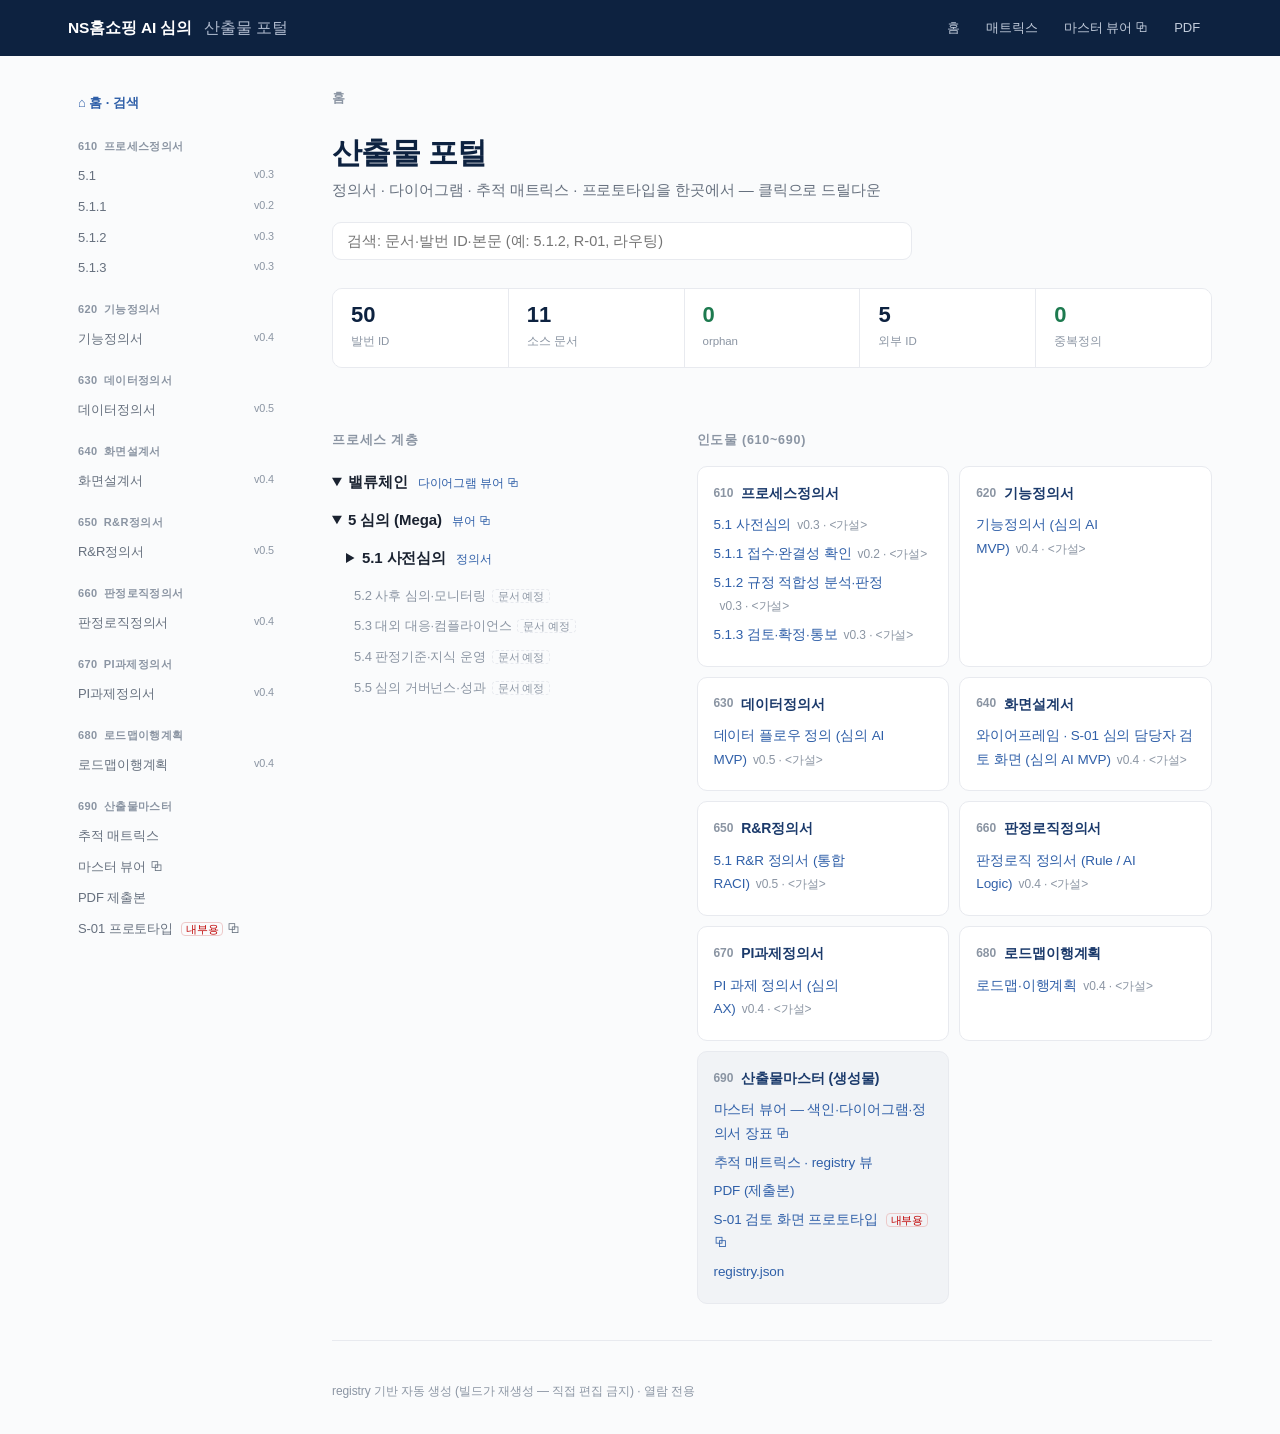
==== commit c47b3968: "master 2026-07-21 21:23" ====
--- a/portal/index.html
+++ b/portal/index.html
@@ -9,7 +9,7 @@
 <header><div class="hwrap"><a class="home" href="index.html">NS홈쇼핑 AI 심의 <span>산출물 포털</span></a>
 <nav class="top"><a href="index.html">홈</a><a href="matrix.html">매트릭스</a><a href="../index.html">마스터 뷰어 ⧉</a><a href="master.pdf">PDF</a></nav></div></header>
 <div class="shell">
-<aside class="side"><a class="shome on" href="index.html">⌂ 홈 · 검색</a><div class="sg"><div class="sh"><span class="sf">610</span>프로세스정의서</div><a class="sn" href="doc-5.1.html">5.1<small>v0.3</small></a><a class="sn" href="doc-5.1.1.html">5.1.1<small>v0.2</small></a><a class="sn" href="doc-5.1.2.html">5.1.2<small>v0.3</small></a><a class="sn" href="doc-5.1.3.html">5.1.3<small>v0.3</small></a></div><div class="sg"><div class="sh"><span class="sf">620</span>기능정의서</div><a class="sn" href="doc-620.html">기능정의서<small>v0.4</small></a></div><div class="sg"><div class="sh"><span class="sf">630</span>데이터정의서</div><a class="sn" href="doc-630.html">데이터정의서<small>v0.5</small></a></div><div class="sg"><div class="sh"><span class="sf">640</span>화면설계서</div><a class="sn" href="doc-640.html">화면설계서<small>v0.4</small></a></div><div class="sg"><div class="sh"><span class="sf">650</span>R&R정의서</div><a class="sn" href="doc-650.html">R&amp;R정의서<small>v0.4</small></a></div><div class="sg"><div class="sh"><span class="sf">660</span>판정로직정의서</div><a class="sn" href="doc-660.html">판정로직정의서<small>v0.4</small></a></div><div class="sg"><div class="sh"><span class="sf">670</span>PI과제정의서</div><a class="sn" href="doc-670.html">PI과제정의서<small>v0.4</small></a></div><div class="sg"><div class="sh"><span class="sf">680</span>로드맵이행계획</div><a class="sn" href="doc-680.html">로드맵이행계획<small>v0.4</small></a></div><div class="sg"><div class="sh"><span class="sf">690</span>산출물마스터</div><a class="sn" href="matrix.html">추적 매트릭스</a><a class="sn" href="../index.html">마스터 뷰어 ⧉</a><a class="sn" href="master.pdf">PDF 제출본</a><a class="sn" href="https://claude.ai/design/p/cdaa1f0b-4fab-4fa7-a9e8-0e988927c3ac" target="_blank" rel="noopener">S-01 프로토타입 <span class="intb">내부용</span> ⧉</a></div></aside>
+<aside class="side"><a class="shome on" href="index.html">⌂ 홈 · 검색</a><div class="sg"><div class="sh"><span class="sf">610</span>프로세스정의서</div><a class="sn" href="doc-5.1.html">5.1<small>v0.3</small></a><a class="sn" href="doc-5.1.1.html">5.1.1<small>v0.2</small></a><a class="sn" href="doc-5.1.2.html">5.1.2<small>v0.3</small></a><a class="sn" href="doc-5.1.3.html">5.1.3<small>v0.3</small></a></div><div class="sg"><div class="sh"><span class="sf">620</span>기능정의서</div><a class="sn" href="doc-620.html">기능정의서<small>v0.4</small></a></div><div class="sg"><div class="sh"><span class="sf">630</span>데이터정의서</div><a class="sn" href="doc-630.html">데이터정의서<small>v0.5</small></a></div><div class="sg"><div class="sh"><span class="sf">640</span>화면설계서</div><a class="sn" href="doc-640.html">화면설계서<small>v0.4</small></a></div><div class="sg"><div class="sh"><span class="sf">650</span>R&R정의서</div><a class="sn" href="doc-650.html">R&amp;R정의서<small>v0.5</small></a></div><div class="sg"><div class="sh"><span class="sf">660</span>판정로직정의서</div><a class="sn" href="doc-660.html">판정로직정의서<small>v0.4</small></a></div><div class="sg"><div class="sh"><span class="sf">670</span>PI과제정의서</div><a class="sn" href="doc-670.html">PI과제정의서<small>v0.4</small></a></div><div class="sg"><div class="sh"><span class="sf">680</span>로드맵이행계획</div><a class="sn" href="doc-680.html">로드맵이행계획<small>v0.4</small></a></div><div class="sg"><div class="sh"><span class="sf">690</span>산출물마스터</div><a class="sn" href="matrix.html">추적 매트릭스</a><a class="sn" href="../index.html">마스터 뷰어 ⧉</a><a class="sn" href="master.pdf">PDF 제출본</a><a class="sn" href="https://claude.ai/design/p/cdaa1f0b-4fab-4fa7-a9e8-0e988927c3ac" target="_blank" rel="noopener">S-01 프로토타입 <span class="intb">내부용</span> ⧉</a></div></aside>
 <div class="maincol">
 <nav class="crumb"><b>홈</b></nav>
 <main>
@@ -21,10 +21,10 @@
 <div class="stats"><a class="tile" href="matrix.html"><b>50</b><span>발번 ID</span></a><a class="tile" href="matrix.html"><b>11</b><span>소스 문서</span></a><a class="tile ok" href="matrix.html"><b>0</b><span>orphan</span></a><a class="tile" href="matrix.html"><b>5</b><span>외부 ID</span></a><a class="tile ok" href="matrix.html"><b>0</b><span>중복정의</span></a></div>
 <div class="cols">
 <section class="panel"><h2 class="sec">프로세스 계층</h2><details open><summary>밸류체인 <span class="tiny"><a href="../index.html">다이어그램 뷰어 ⧉</a></span></summary><details open class="lv"><summary>5 심의 (Mega) <span class="tiny"><a href="../index.html">뷰어 ⧉</a></span></summary><div class="lv"><details><summary>5.1 사전심의 <span class="tiny"><a href="doc-5.1.html">정의서</a></span></summary><ul><li><a href="doc-5.1.1.html">5.1.1 접수·완결성 확인</a><span class="tiny">v0.2</span></li><li><a href="doc-5.1.2.html">5.1.2 규정 적합성 분석·판정</a><span class="tiny">v0.3</span></li><li><a href="doc-5.1.3.html">5.1.3 검토·확정·통보</a><span class="tiny">v0.3</span></li></ul></details><div class="plan">5.2 사후 심의·모니터링<span class="planb">문서 예정</span></div><div class="plan">5.3 대외 대응·컴플라이언스<span class="planb">문서 예정</span></div><div class="plan">5.4 판정기준·지식 운영<span class="planb">문서 예정</span></div><div class="plan">5.5 심의 거버넌스·성과<span class="planb">문서 예정</span></div></div></details></details></section>
-<section><h2 class="sec">인도물 (610~690)</h2><div class="grid"><div class="card"><div class="ch"><span class="fno">610</span><h3>프로세스정의서</h3></div><ul><li><a href="doc-5.1.html">5.1 사전심의</a><span class="tiny">v0.3 · &lt;가설&gt;</span></li><li><a href="doc-5.1.1.html">5.1.1 접수·완결성 확인</a><span class="tiny">v0.2 · &lt;가설&gt;</span></li><li><a href="doc-5.1.2.html">5.1.2 규정 적합성 분석·판정</a><span class="tiny">v0.3 · &lt;가설&gt;</span></li><li><a href="doc-5.1.3.html">5.1.3 검토·확정·통보</a><span class="tiny">v0.3 · &lt;가설&gt;</span></li></ul></div><div class="card"><div class="ch"><span class="fno">620</span><h3>기능정의서</h3></div><ul><li><a href="doc-620.html">기능정의서 (심의 AI MVP)</a><span class="tiny">v0.4 · &lt;가설&gt;</span></li></ul></div><div class="card"><div class="ch"><span class="fno">630</span><h3>데이터정의서</h3></div><ul><li><a href="doc-630.html">데이터 플로우 정의 (심의 AI MVP)</a><span class="tiny">v0.5 · &lt;가설&gt;</span></li></ul></div><div class="card"><div class="ch"><span class="fno">640</span><h3>화면설계서</h3></div><ul><li><a href="doc-640.html">와이어프레임 · S-01 심의 담당자 검토 화면 (심의 AI MVP)</a><span class="tiny">v0.4 · &lt;가설&gt;</span></li></ul></div><div class="card"><div class="ch"><span class="fno">650</span><h3>R&R정의서</h3></div><ul><li><a href="doc-650.html">5.1 R&amp;R 정의서 (통합 RACI)</a><span class="tiny">v0.4 · &lt;가설&gt;</span></li></ul></div><div class="card"><div class="ch"><span class="fno">660</span><h3>판정로직정의서</h3></div><ul><li><a href="doc-660.html">판정로직 정의서 (Rule / AI Logic)</a><span class="tiny">v0.4 · &lt;가설&gt;</span></li></ul></div><div class="card"><div class="ch"><span class="fno">670</span><h3>PI과제정의서</h3></div><ul><li><a href="doc-670.html">PI 과제 정의서 (심의 AX)</a><span class="tiny">v0.4 · &lt;가설&gt;</span></li></ul></div><div class="card"><div class="ch"><span class="fno">680</span><h3>로드맵이행계획</h3></div><ul><li><a href="doc-680.html">로드맵·이행계획</a><span class="tiny">v0.4 · &lt;가설&gt;</span></li></ul></div><div class="card gen"><div class="ch"><span class="fno">690</span><h3>산출물마스터 (생성물)</h3></div><ul><li><a href="../index.html">마스터 뷰어 — 색인·다이어그램·정의서 장표 ⧉</a></li><li><a href="matrix.html">추적 매트릭스 · registry 뷰</a></li><li><a href="master.pdf">PDF (제출본)</a></li><li><a href="https://claude.ai/design/p/cdaa1f0b-4fab-4fa7-a9e8-0e988927c3ac" target="_blank" rel="noopener">S-01 검토 화면 프로토타입 <span class="intb">내부용</span> ⧉</a></li><li><a href="registry.json">registry.json</a></li></ul></div></div></section>
+<section><h2 class="sec">인도물 (610~690)</h2><div class="grid"><div class="card"><div class="ch"><span class="fno">610</span><h3>프로세스정의서</h3></div><ul><li><a href="doc-5.1.html">5.1 사전심의</a><span class="tiny">v0.3 · &lt;가설&gt;</span></li><li><a href="doc-5.1.1.html">5.1.1 접수·완결성 확인</a><span class="tiny">v0.2 · &lt;가설&gt;</span></li><li><a href="doc-5.1.2.html">5.1.2 규정 적합성 분석·판정</a><span class="tiny">v0.3 · &lt;가설&gt;</span></li><li><a href="doc-5.1.3.html">5.1.3 검토·확정·통보</a><span class="tiny">v0.3 · &lt;가설&gt;</span></li></ul></div><div class="card"><div class="ch"><span class="fno">620</span><h3>기능정의서</h3></div><ul><li><a href="doc-620.html">기능정의서 (심의 AI MVP)</a><span class="tiny">v0.4 · &lt;가설&gt;</span></li></ul></div><div class="card"><div class="ch"><span class="fno">630</span><h3>데이터정의서</h3></div><ul><li><a href="doc-630.html">데이터 플로우 정의 (심의 AI MVP)</a><span class="tiny">v0.5 · &lt;가설&gt;</span></li></ul></div><div class="card"><div class="ch"><span class="fno">640</span><h3>화면설계서</h3></div><ul><li><a href="doc-640.html">와이어프레임 · S-01 심의 담당자 검토 화면 (심의 AI MVP)</a><span class="tiny">v0.4 · &lt;가설&gt;</span></li></ul></div><div class="card"><div class="ch"><span class="fno">650</span><h3>R&R정의서</h3></div><ul><li><a href="doc-650.html">5.1 R&amp;R 정의서 (통합 RACI)</a><span class="tiny">v0.5 · &lt;가설&gt;</span></li></ul></div><div class="card"><div class="ch"><span class="fno">660</span><h3>판정로직정의서</h3></div><ul><li><a href="doc-660.html">판정로직 정의서 (Rule / AI Logic)</a><span class="tiny">v0.4 · &lt;가설&gt;</span></li></ul></div><div class="card"><div class="ch"><span class="fno">670</span><h3>PI과제정의서</h3></div><ul><li><a href="doc-670.html">PI 과제 정의서 (심의 AX)</a><span class="tiny">v0.4 · &lt;가설&gt;</span></li></ul></div><div class="card"><div class="ch"><span class="fno">680</span><h3>로드맵이행계획</h3></div><ul><li><a href="doc-680.html">로드맵·이행계획</a><span class="tiny">v0.4 · &lt;가설&gt;</span></li></ul></div><div class="card gen"><div class="ch"><span class="fno">690</span><h3>산출물마스터 (생성물)</h3></div><ul><li><a href="../index.html">마스터 뷰어 — 색인·다이어그램·정의서 장표 ⧉</a></li><li><a href="matrix.html">추적 매트릭스 · registry 뷰</a></li><li><a href="master.pdf">PDF (제출본)</a></li><li><a href="https://claude.ai/design/p/cdaa1f0b-4fab-4fa7-a9e8-0e988927c3ac" target="_blank" rel="noopener">S-01 검토 화면 프로토타입 <span class="intb">내부용</span> ⧉</a></li><li><a href="registry.json">registry.json</a></li></ul></div></div></section>
 </div>
 <script>
-const IDX = [{"id": "DOC-5.1.1", "title": "5.1.1 접수·완결성 확인 — 프로세스 정의서", "type": "프로세스정의서", "url": "doc-5.1.1.html", "ids": ["A-5.1.1.1", "A-5.1.1.2", "A-5.1.1.3", "R-07", "R-08"], "text": "610 프로세스정의서 — 5.1.1 접수·완결성 확인 표준 템플릿 적용. 상태 설계 가설 — 인터뷰 확정 예정. BM =벤치마크. 신규 =신규 추가 항목. 브레드크럼 Mega 5. 심의 Main 5.1 사전심의 Sub 5.1.1 접수·완결성 확인 유형 프로세스 정의서 (L3) 상위: 5.1 사전심의 (610) · 다음: 5.1.2 규정 적합성 판정 1. 개요 - 목적 : 심의 대상을 접수하고 ① 완결성(필수항목·메타) 점검 과 ② 유형 분류·라우팅 을 수행해, 후속 판정(5.1.2)의 입력 품질과 처리 경로 를 보장. - 범위 : 접수 → 완결성 체크 → 유형 분류·라우팅. - 유형 축 도입 ( 신규 ): 접수 시점에 심의 대상을 원고·기획 / 영상·완성물 / 상품표시·광고 로 분류 → 유형별 판정 파이프라인으로 라우팅. (상세: 680 로드맵이행계획) 2. As-Is vs To-Be 구분 AS-IS 가설 TO-BE 접수 제작·편성에서 수기/분산 접수 시스템 자동 접수·메타 수집 완결성 담당자 육안 확인 필수항목·메타 자동 점검 , 누락 시 반려·보완 유형 구분 암묵(채널·경험으로 구분) 유형 자동 분류·라우팅 (원고/영상/상품) 신규 3. 액티비티 목록 (L4) ID 액티비티 수행주체 요약 5.1.1.1 심의 대상 접수 System 제작·편성 채널에서 심의 대상(제작물·CG·큐시트·영상·상품정보) 접수, 메타 수집 5.1.1.2 완결성·메타 체크 System 필수 항목·메타데이터 완결성 자동 점검, 누락 시 반려·보완 요청 5.1.1.3 유형 분류·라우팅 신규·가설 System (+AI 보조) 대상 유형(원고/영상/상품표시) 판별 → 유형별 판정 파이프라인으로 라우팅 4. 분류 Logic (경량) - 유형 분류 = 접수 메타·포맷 기반 규칙 우선 (예: 텍스트 원고 → 원고심의, 영상 파일 → 영상심의, 상품 이미지/표시 → 상품표시심의) + 모호 시 AI 분류 보조 ·사람 확인. - 유형별 필수항목 세트 가 다름 → 완결성 체크는 유형 확정 후 세트 적용(또는 접수 채널로 선판별). 5. Rule - 필수 항목·메타 누락 시 접수 반려 후 보완 요청 (판정 단계 미진행) (R-08) - 접수 채널(제작 중 심의 / 방송 전 최종)· 유형별 필수 항목 세트 를 표준화 - 유형 미상·경계 건은 사람 확인 후 라우팅 신규 - 모든 접수·반려·분류 이력은 로그에 기록 (R-07) 6. R&R (RACI) 수행주체 역할 System 자동 접수 · 완결성 점검 · 유형 분류·라우팅 · 반려 알림 · 로깅 심의팀 (사람) 반려 건 확인 · 예외 접수 판단 · 유형 경계 건 확인 7. Input & Output Data 데이터 구분 보유 비고 심의 대상(제작물·CG·큐시트·영상·상품정보) Input 가설 접수 채널별 상이 접수 메타(채널·시점·담당) Input 가설 필수항목 세트 근거 유형 태그 (원고/영상/상품) Output 신규 5.1.2 라우팅 키 완결성 결과·반려 사유 Output 신규 로그 8. 흐름 다이어그램 (L5) 원천: diagrams\\5.1-사전심의\\nshs_5.1.drawio (5.1 Sub Flow). 인터뷰 확인 필요 : 접수가 시스템 자동인지 수기인지 · 필수항목·채널 구성 · 유형이 실제 분리되는지·분류 기준 ."}, {"id": "DOC-5.1.2", "title": "5.1.2 규정 적합성 분석·판정 — 프로세스 정의서", "type": "프로세스정의서", "url": "doc-5.1.2.html", "ids": ["A-5.1.2.1", "A-5.1.2.2", "A-5.1.2.3", "A-5.1.2.4", "A-5.1.2.5", "D-02", "R-01", "R-03", "R-04", "R-07"], "text": "610 프로세스정의서 — 5.1.2 규정 적합성 분석·판정 섹션 구성 = 프로세스 정의서 표준 템플릿 (SCM 5단 프레임워크·브레드크럼 + PI As-Is/To-Be + AI Logic 결합) 상태: 설계 가설 — 인터뷰 확정 예정. 벤치마크 인용은 BM 로 표기(도입 여부·수준 미확정). 임계값은 D-02에서 확정. 브레드크럼 (계층 위치) ※SCM 메타표 채택 — 모든 정의서 상단 고정 Mega 5. 심의 Main 5.1 사전심의 Sub 5.1.2 규정 적합성 분석·판정 유형 프로세스 정의서 (L3) 상위: 5.1 사전심의 (610) · 밸류체인 위치: 사전기획→QA→편성/제작→ 심의(사전심의) →사후관리 1. 개요 - 목적 : 접수된 심의 대상(방송 원고·쇼호스트 멘트·상품 정보/영상)의 규정 적합성을 분석 . AI 에이전트가 선분석·검토배정·근거 정리를 자율 수행하고 사람이 판정·확정 . - 범위 : 액티비티 5.1.2.1 ~ 5.1.2.5. - 핵심 원칙 : AI 보조 + 사람 확정 — 고위험·신유형은 자동확정 금지. (R-01) 2. As-Is vs To-Be ※PI 과제정의서 틀 + 벤치마크 구분 AS-IS (현행) TO-BE (개선) 심의 방식 담당자 전적 수작업, 규정 기억·검색 의존 AI 선분석 → 확신도 검토배정 → 근거 패킷, 사람 판정 멘트 처리 쇼호스트 멘트 수기 텍스트화 ( BM 3~5h·부정확) STT 자동 텍스트화 (데이터방송 전수 BM ) 규정 판정 담당자 판단, 과거이력 수기 확인 AI/NLP 가 금지어·규정위반 후보 제시(라이브는 가이드 BM ) 상품 검토 수기 검토 OCR 로 상품 이미지/자막 텍스트 추출 BM 근거/이력 산발적 조항·판례 자동 인용 + 감사로그 BM = 홈앤쇼핑 PI ⓕ 솔루션 심의 개선(STT/AI-BERT/OCR) 벤치마크. 도입 여부·수준은 미확정. 3. 액티비티 목록 (L4) ID 액티비티 수행주체 전환 요약 5.1.2.1 선분석·규정 매핑 AI Agent ★ 규정 매핑·리스크 태깅·완결성 반영 5.1.2.2 확신도 검토배정 AI Agent ★ 확신도·리스크로 3분기(빠른 확인/근거 보강/에스컬레이션) 5.1.2.3 판정 근거 구성 AI Agent ★ 위반 후보·근거 인용·확신도 정리 (판정 아님) 5.1.2.4 근거 보강·재검색 AI Agent 근거 불충분 시 재검색 후 재라우팅 5.1.2.5 상위 검토·에스컬레이션 Human (심의위원회) 신유형·고위험 건 사람 상위 검토 4. AI Logic 개요 (Input → Process → Output) ※SCM AI Logic 틀 + AI 심의 3축 신규 Input(입력) - 심의 대상: 방송 원고 · 쇼호스트 멘트(→STT 텍스트화 BM ) · 상품 정보/이미지/자막(→OCR BM ) - 참조 지식자산: 규정·조항, 판례·피드백 이력, 과거 심의이력 (※수행주체 아님, 데이터 소스) Process(처리) 1. 선분석·규정 매핑 (5.1.2.1) — NLP로 조항 매핑, 리스크 태깅, 완결성 반영 2. 확신도 검토배정 (5.1.2.2) — 확신도·리스크 → 3분기: 빠른 확인 / 근거 보강 / 에스컬레이션 3. 판정 근거 구성 (5.1.2.3) — 위반 후보·근거(조항/판례) 인용·확신도 (판정 아님) 모델·보조(AI 심의 3축, 벤치마크 기반) 축 역할 벤치마크 시사점 BM STT 멘트 자동 텍스트화 정확도 한계→속기사 병용 가능, 데이터방송 전수 적용 AI/NLP 금지어·규정위반 후보 판정 과거 심의자료 학습 필요, 라이브는 \"가이드 수준\"(사람 확정) OCR 상품 이미지/자막 텍스트 추출 해상도 따라 인식률 편차 입력 어댑터 = 유형별 신규 : 5.1.1에서 라우팅된 유형에 따라 전처리가 갈리고, 공통 규정매핑·검토배정·근거·분석 엔진은 1개 . → 근거·분석 엔진 재사용, 유형 확장은 어댑터만 추가. 심의 유형 입력 어댑터 MVP? 원고·기획 NLP(텍스트 직접) ★MVP 영상·완성물 STT+OCR+영상분석 → 텍스트/태그 Post-MVP 상품표시 OCR → 텍스트 Post-MVP (상세: 680 로드맵이행계획) Output(산출) : 근거 패킷(위반 후보·근거조항/판례·확신도) → 사람 판정 · 감사로그(판정·근거·확신도·모델버전) 5. Rule (판정·라우팅 규칙) - 반복 재라우팅 N_max회 초과 시 강제 에스컬레이션 (R-03, N_max = D-02) - 고위험 카테고리(신유형·중대위반)는 사람 확정 필수 — 자동 확정 금지 (R-01) - 근거 조항·판례 미첨부 초안은 무효 처리 (R-04) - 모든 판정·근거·신뢰도·모델 버전은 감사 로그에 기록 (R-07) 6. R&R (RACI) ※SCM RACI 관점 수행주체 역할 AI Agent (심의 Agent) 선분석·확신도 산출·검토배정·위반 후보·근거(조항/판례) 제시 (판정 안 함) 심의팀 (사람) 초안 검토 · 최종 확정 · 판정 책임(A) 심의위원회 에스컬레이션 판단 · 임계값·라우팅 정책 승인 System 접수 · 통보 · 이력 적재 · 로깅 · 감사추적 7. Input & Output Data ※SI 데이터 체계 틀 신규 · 데이터정의서 연결 데이터 구분 보유 비고 방송 원고/멘트(텍스트) Input 가설 STT 산출물 연계 상품 정보·이미지 Input 가설 OCR 대상 규정·조항 지식자산 Input ● 소스레지스트리 연계 판례·피드백 이력 Input 가설 축적 대상 근거 패킷(위반 후보·근거·확신도) Output 신규 데이터정의서 정의 필요 감사 로그 Output 신규 판정·모델버전·근거 → 상세 속성·Naming은 630 데이터정의서 에서 정의. 8. 흐름 다이어그램 (L5) 원천: diagrams\\5.1.2-규정적합성\\nshs_5.1.2.drawio (탭: 5.1.2.1 선분석 / 5.1.2.2 검토배정 / 5.1.2.3 판정 근거 — 각 Task Flow·Rule·R&R·Data Flow) 표준 섹션 구성 브레드크럼 → 1.개요 → 2.As-Is/To-Be → 3.액티비티 목록(L4) → 4.AI Logic 개요 → 5.Rule → 6.R&R(RACI) → 7.Input&Output Data → 8.흐름 다이어그램(L5)"}, {"id": "DOC-5.1.3", "title": "5.1.3 검토·확정·통보 — 프로세스 정의서", "type": "프로세스정의서", "url": "doc-5.1.3.html", "ids": ["A-5.1.3.1", "A-5.1.3.2", "A-5.1.3.3", "R-01", "R-05", "R-06", "R-07"], "text": "610 프로세스정의서 — 5.1.3 검토·확정·통보 표준 템플릿 적용. 상태 설계 가설 — 인터뷰 확정 예정. 최종 판정 책임=사람 (AI는 초안까지). 브레드크럼 Mega 5. 심의 Main 5.1 사전심의 Sub 5.1.3 검토·확정·통보 유형 프로세스 정의서 (L3) 상위: 5.1 사전심의 (610) · 이전: 5.1.2 규정 적합성 판정 1. 개요 - 목적 : 사람이 AI 근거 패킷을 바탕으로 판정·최종 확정 하고, 결과를 제작·편성에 통보 하며, 심의 이력·지식을 적재 (5.4 보강 루프). - 범위 : 사람 확정 → 통보 → 이력·지식 적재. - 핵심 원칙 : 확정 없이는 통보 불가. AI 보조 + 사람 확정 의 \"확정\" 지점. 2. As-Is vs To-Be 구분 AS-IS 가설 TO-BE 확정 담당자 판단·수기 확정 AI 근거 패킷 기반 사람 판정→승인/수정, 사유 초안 보조 통보 수기 전달(메일 등) BM 확정·수정의견 자동 통보 ·반영 이력 산발적 저장 판정·근거·신뢰도 표준 이력 적재 → 5.4 보강 BM 홈앤쇼핑 PI: \"방송조정내역 메일알림 개선 필요\"(수기 통보 개선). 3. 액티비티 목록 (L4) ID 액티비티 수행주체 요약 5.1.3.1 사람 최종 판정·확정 Human (심의팀) AI 근거 패킷 검토, 판정 결정·기재, 사유 기재 5.1.3.2 결과 통보 System 확정 판정·수정의견을 제작·편성에 통보·반영 5.1.3.3 심의 이력·지식 적재 System 판정·근거·신뢰도 이력 적재, 5.4 판정기준 보강 루프로 환류 4. AI Logic 개요 (경량 — 검토 보조) - AI는 위반 후보·근거·확신도 를 제시(5.1.2 산출). 5.1.3에서 AI 역할은 판정 보조 (사유 초안 제안·근거 정리)까지, 판정은 사람 . - 유형 무관 공통. 단 통보 경로는 유형·제작단계별 상이 가능(원고→제작, 영상→편성 등 가설 ). 5. Rule - 최종 확정은 사람(심의팀)의 책임 — AI 초안은 참고, 확정 없이는 통보 불가 (R-01·R-06) - 확정 시 판정 사유·근거 인용 필수 기재 (R-05) - 고위험·수정 판정은 통보 경로·이해관계자 별도 지정 - 모든 확정 결과는 감사 로그 + 5.4 지식 으로 적재 (R-07) 6. R&R (RACI) 수행주체 역할 심의팀 (사람) 초안 검토 · 최종 확정 · 사유 기재 · 판정 책임(A) System 결과 통보 · 이력·지식 적재 · 감사 로깅 5.4 판정기준·지식 적재 이력으로 판정기준 보강(보강 루프) 7. Input & Output Data 데이터 구분 보유 비고 근거 패킷(위반 후보·근거·확신도) Input 신규 5.1.2 산출 확정 판정·확정 사유 Output 신규 통보·이력 통보 이력(대상·경로·시각) Output 신규 제작·편성 연계 심의 이력·지식 Output 신규 → 5.4 (630 데이터정의서) 8. 흐름 다이어그램 (L5) 원천: diagrams\\5.1-사전심의\\nshs_5.1.drawio (5.1 Sub Flow의 확정·통보 구간). 인터뷰 확인 필요 : 확정 권한·책임 주체 · 통보 경로(제작·편성) · 이력 저장 형태·데이터 샘플."}, {"id": "DOC-5.1", "title": "5.1 사전심의 — Main 프로세스 정의서 (overview)", "type": "프로세스정의서", "url": "doc-5.1.html", "ids": ["U-1", "U-2", "U-3", "U-4", "U-5", "R-01", "R-04", "R-07"], "text": "610 프로세스정의서 — 5.1 사전심의 (Main overview) 5.1 사전심의 수직 슬라이스 통합 뷰. 상태 설계 가설 — 인터뷰 확정 예정. MVP 스코프 = 원고 텍스트 심의 (PRD 60, 개발 트랙). 브레드크럼 Business Area 홈쇼핑 밸류체인 Mega 5. 심의 Main 5.1 사전심의 유형 Main 정의서 (L2) 밸류체인 위치: 사전기획 → QA → 편성/제작 → 심의(사전심의) → 사후관리 1. 개요 방송 전 심의. 심의 대상을 접수·분류하고, 규정 적합성을 AI가 선분석·근거 정리, 사람이 판정·최종 확정 해 제작·편성에 통보. MVP는 원고·기획(텍스트) 심의 에 집중. 2. 전체 흐름 (Sub 3묶음 + 유형 축) 5.1.1 접수·완결성·유형분류 │ (원고 / 영상 / 상품표시 라우팅) ▼ 5.1.2 규정 적합성 분석·판정 ← 유형별 입력 어댑터(NLP/STT·OCR/OCR) + 공통 근거·분석 엔진 │ 선분석 → 확신도 검토배정 → 빠른 확인 / 근거 보강 / 에스컬레이션 ▼ 5.1.3 검토·확정·통보 ← 사람 최종 확정 → 통보 → 이력·지식 적재 │ └──▶ 5.4 판정기준·지식 (보강 루프) 3. Sub 색인 (L3) No. Sub 핵심 정의서 5.1.1 접수·완결성 확인 접수·완결성 + 유형 분류·라우팅 신규 5.1.1 정의서 5.1.2 규정 적합성 분석·판정 ★AX 선분석·검토배정·근거 패킷 + 유형별 입력 어댑터 5.1.2 정의서 5.1.3 검토·확정·통보 사람 확정 · 통보 · 이력 적재 5.1.3 정의서 4. 유형 축 & MVP 경계 심의 유형 AI 역량 스코프 원고·기획(텍스트) NLP 규정매핑 ★MVP 영상·완성물 STT+OCR+영상분석 Post-MVP 상품표시·광고 OCR Post-MVP → 현 MVP가 텍스트 중심인 것은 의도된 경계 (누락 아님). 유형 축은 구조를 가로지르는 파라미터라, Post-MVP 확장 시 입력 어댑터만 추가 (근거·분석 엔진·구조 재사용). (상세: 680 로드맵이행계획) 5. 공통 원칙 - AI 보조 + 사람 확정 — 고위험·신유형 자동확정 금지, 최종 책임=사람. (R-01) - 모든 판정·근거·신뢰도·모델버전 감사 로그 . (R-07) - 근거(조항·판례) 미첨부 초안 무효 . (R-04) 6. 연계 - 5.4 판정기준·지식 (온톨로지·RAG) → 5.1.2 AI 판정 근거 공급 + 5.1.3 이력 → 5.4 보강. - 5.2 사후심의 / 5.3 대외대응 = MVP Out-of-scope. - PRD : 60 심의 AI PRD (개발 트랙) — U-1~U-5 ↔ 5.1.2 액티비티. 표준 템플릿 (모든 Sub 공통): 브레드크럼 → 개요 → As-Is/To-Be → 액티비티(L4) → AI Logic → Rule → R&R → I/O Data → 흐름(L5)"}, {"id": "DOC-620", "title": "기능정의서 (심의 AI MVP)", "type": "기능정의서", "url": "doc-620.html", "ids": ["F-01", "F-02", "F-03", "F-04", "F-05", "F-06", "F-07", "F-08", "F-09", "F-10", "F-11", "F-12", "F-13", "A-5.1.1.1", "A-5.1.1.2", "A-5.1.1.3", "A-5.1.2.1", "A-5.1.2.2", "A-5.1.2.3", "A-5.1.2.4", "A-5.1.2.5", "A-5.1.3.1", "A-5.1.3.2", "A-5.1.3.3", "D-01", "D-02", "D-03", "D-04", "D-05", "D-06", "D-07", "D-08", "D-09", "D-10", "D-11", "U-1", "U-2", "U-3", "U-4", "U-5"], "text": "620 기능정의서 — 심의 AI MVP (구 61) 상태 설계 가설 — 인터뷰 확정 예정. 신규 =신규 추가 항목. MVP = 원고 텍스트 심의 (F-01~F-10). 유형/멀티모달은 아래 별도 Post-MVP 섹션. 브레드크럼 Mega 5. 심의 Main 5.1 사전심의 대상 5.1 전 액티비티 유형 기능정의서 (MVP) 연계: PRD 60 (개발 트랙) · 630 데이터정의서 · 640 화면설계서 1. 기능 목록 (MVP) ID 기능 설명 관련 액티비티 관련 데이터 입력 → 출력 우선순위 F-01 선분석·리스크 태깅 심의 대상을 규정에 매핑, 위반 리스크 자동 태깅 5.1.2.1 D-01 · D-05 · D-08 심의대상·규정 → 리스크태그·매핑 Must F-02 확신도 스코어링·검토배정 확신도·리스크로 빠른 확인/근거 보강/에스컬레이션 3분기 5.1.2.2 D-02 선분석결과 → 검토배정·확신도 Must F-03 판정 근거 구성 위반 후보·근거 인용·확신도 정리 (판정 아님) 5.1.2.3 D-01 검토배정·근거 → 근거 패킷 Must F-04 근거 검색 (RAG) 유사 판례·규정 조항 검색해 근거 제공 5.1.2.2·5.1.2.3 D-03 · D-05 쿼리 → 근거 리스트 Must F-05 근거 보강·재검색 근거 불충분 시 재검색 후 재라우팅 5.1.2.4 D-02 초안·근거 → 보강결과 Should F-06 판정·확정 UI 심의 담당자가 근거 검토·판정·사유 기재 5.1.3.1 — 근거 패킷 → 확정판정 Must F-07 에스컬레이션 신유형·고위험 상위(위원회) 라우팅 5.1.2.5 D-02 라우팅 → 에스컬레이션 큐 Should F-08 접수·완결성 체크 접수·필수항목/메타 자동 점검·반려 5.1.1.1·5.1.1.2 D-06 심의대상 → 접수/반려 Must F-09 결과 통보 확정 판정·수정의견 제작·편성 통보·반영 5.1.3.2 — 확정판정 → 통보 Must F-10 이력·지식 적재·보강 판정 이력 적재 + 판정기준 보강 루프(5.4) 5.1.3.3·5.4 D-04 확정이력 → 지식 갱신 Should ※ 관련 데이터 = 630 데이터정의서의 자산↔기능 매핑(D-nn 기준) 역방향 표기. 2. Post-MVP 기능 후보 (유형 축·멀티모달) 신규·가설 ID 기능 관련 액티비티 관련 데이터 AI 역량 근거 F-11 유형 분류·라우팅 5.1.1.3 D-07 대상 유형(원고/영상/상품) 판별→파이프라인 라우팅 유형 축 도입 F-12 STT 어댑터 (영상심의) D-09 쇼호스트 멘트 자동 텍스트화 BM 홈앤쇼핑 PI F-13 OCR 어댑터 (영상·상품심의) D-10 · D-11 자막·상품표시 텍스트 추출 BM 홈앤쇼핑 PI F-11~F-13 산출물(텍스트/태그)은 공통 근거·분석 엔진(F-01~F-03) 입력 으로 흘러 판정 로직 재사용. (상세: 680 로드맵이행계획) ※ MVP(원고 단일 유형)에선 F-11은 경량 분류 훅. F-12/F-13은 영상·상품 유형이 열릴 때 활성. 3. PRD 유저스토리 매핑 유저스토리 기능 U-1 리스크 자동 태깅 F-01 U-2 판정 근거 자동 제공 F-02 · F-03 U-3 근거·판례 첨부 F-04 U-4 자동 에스컬레이션 F-07 U-5 이력 축적·보강 F-10"}, {"id": "DOC-630", "title": "데이터 플로우 정의 (심의 AI MVP)", "type": "데이터정의서", "url": "doc-630.html", "ids": ["D-01", "D-02", "D-03", "D-04", "D-05", "D-06", "D-07", "D-08", "D-09", "D-10", "D-11", "F-01", "F-02", "F-03", "F-04", "F-05", "F-07", "F-08", "F-10", "F-11", "F-12", "F-13", "R-01", "R-02", "R-03"], "text": "630 데이터정의서 — 심의 AI 데이터 플로우 (구 62) 상태 설계 가설 — 인터뷰 확정 예정. 신규 =신규 추가 항목. 데이터 자산 = 수행주체 아님, AI 에이전트가 참조하는 자산. MVP = 텍스트 자산 , 멀티모달은 Post-MVP. ID 규약: D-nn (발번 후 불변). D-02 = 판정 정책·파라미터 — 660 판정로직정의서(R-01~R-03)·680 로드맵이행계획이 참조하는 파라미터 정본. 브레드크럼 Mega 5. 심의 Main 5.1 사전심의 대상 심의 AI 데이터 자산·플로우 유형 데이터정의서 (MVP) 연계: PRD 60 (개발 트랙) · 620 기능정의서 · MVP 소스 레지스트리 (개발 트랙) 1. 데이터 자산 목록 (MVP) ID 자산 유형 원천 용도 관련 기능 D-01 심의규정 온톨로지 온톨로지·지식그래프 방심위 규정·사내 가이드 규정 매핑·판정 근거 구조화 F-01 · F-03 D-02 판정 정책·파라미터 신규 정책·설정 데이터 심의위원회 정책 · 파일럿 캘리브레이션 T_auto·N_max·고위험 카테고리 목록 등 판정/라우팅 파라미터 정본 (R-01~R-03 참조) F-02 · F-05 · F-07 D-03 판례·사례 벡터DB 벡터 인덱스 (RAG) 과거 심의 이력·판례 유사 근거·판례 검색 F-04 D-04 심의이력 DB 관계형 DB 확정 판정·사유·근거·신뢰도 이력·성과 지표·기준 보강 F-10 D-05 규정 원천 문서 저장소 방심위·사내 규정·개정 온톨로지·RAG 인덱싱 원천 F-01 · F-04 D-06 심의대상 메타 스키마·메타데이터 제작·편성 시스템 접수·완결성·컨텍스트 F-08 D-07 유형 태그 신규 분류 라벨 5.1.1.3 유형분류 유형별 판정 라우팅 키 F-11 2. D-02 판정 파라미터 가설 파라미터 가안 확정 T_auto — 확신도 검토우선순위 임계값 (R-02 상단) 0.8 파일럿 캘리브레이션 T_esc — 에스컬레이션 신뢰도 하한 (R-02 하단) 미정 파일럿 캘리브레이션 N_max — 재라우팅 상한 (R-03) 미정 인터뷰 고위험 카테고리 목록 (R-01) 미정 인터뷰 3. Post-MVP 멀티모달 자산 신규·가설 ID 자산 유형 원천 산출 → 용도 관련 기능 D-08 방송 원고·큐시트 텍스트 제작·편성 (직접) → 원고 심의 F-01 (MVP) D-09 쇼호스트 멘트(음성) 오디오 방송 영상 STT → 텍스트 → 판정 F-12 BM D-10 방송 영상·자막 비디오/이미지 완성 방송물 OCR +영상분석 → 텍스트/태그 F-13 BM D-11 상품 표시·이미지 이미지 상품 DB OCR → 텍스트 → 판정 F-13 BM 멀티모달 산출물(STT/OCR 텍스트)은 온톨로지·RAG 검색과 공통 근거·분석 엔진 입력 으로 합류 → MVP 파이프라인 재사용. 4. 엔드투엔드 데이터 파이프라인 유형별 입력 어댑터 원고=(직접) / 영상=STT+OCR+영상분석 / 상품=OCR ← Post-MVP 확장 ▼ (텍스트/태그로 정규화) 규정·판례 원천 → 지식화(온톨로지·벡터 인덱싱) → 검색(규정매핑·판례 RAG) → LLM 근거·분석 엔진(추론·근거 생성) → 근거 패킷 → 사람 판정 → 심의이력 DB 적재 → 정확도·판정기준 보강 루프(→ 온톨로지·인덱스 환류) MVP는 어댑터 없이 원고 텍스트가 바로 지식화·검색 단계로 진입. 5. 데이터·컴플라이언스 확인 필요 - 심의 이력·판정 데이터 실제 저장 형태·접근 승인 - 규정·판례 지식화 가능 형태 · 개인정보·기밀 포함 여부·처리 정책 - 신규 영상·음성·상품 데이터 접근·저작권·개인정보(초상·음성) 정책 (Post-MVP 선결) 6. 흐름 다이어그램 원천: diagrams\\cross-데이터플로우\\nshs_dataflow.drawio (심의 AI 데이터 플로우). Post-MVP 어댑터 노드는 확장 시 추가."}, {"id": "DOC-640", "title": "와이어프레임 · S-01 심의 담당자 검토 화면 (심의 AI MVP)", "type": "화면설계서", "url": "doc-640.html", "ids": ["S-01", "A-5.1.3.1", "F-01", "F-02", "F-03", "F-04", "F-06", "F-07", "F-08", "F-11", "F-12", "F-13", "R-05", "R-06", "U-2", "U-3"], "text": "640 화면설계서 — S-01 심의 담당자 검토 화면 (구 63) 상태 설계 가설 — 인터뷰 확정 예정. 신규 =신규 추가 항목. 화면 ID S-01 — 심의 담당자 검토·확정 화면(F-06), PRD U-2·U-3 ↔ 액티비티 A-5.1.3.1. MVP = 원고(텍스트) 검토 화면. 브레드크럼 Mega 5. 심의 Main 5.1 사전심의 대상 5.1.3.1 사람 최종 검토·확정 유형 화면설계(와이어프레임, MVP) 연계: PRD 60 (개발 트랙) · 620 기능정의서 · 610 프로세스정의서 5.1.3 1. 화면 구성 요소 (S-01) 영역 요소 내용 · 동작 연계 헤더 심의 대상 정보 대상명 · 유형 배지(원고/영상/상품) 신규 · 편성 · 접수일시 · 리스크 태그 F-01 · F-08 · F-11 좌 패널 AI 근거·후보 위반 후보 배지(적합/위반/조건부 후보) · 확신도 게이지 · 근거 사유 F-03 우 패널 근거 리스트 인용 규정 조항 · 유사 판례 카드(유사도·출처), 클릭 시 원문 F-04 중앙 대상 미리보기 심의 대상 프리뷰, 위반 의심 구간 하이라이트 F-01 하단 액션 확정 컨트롤 ［승인］［수정 후 확정］［에스컬레이션］ + 사유 입력(필수) F-06 · F-07 상태 검토배정 표시 빠른 확인/근거 보강/에스컬레이션 경로 · 재배정 이력 F-02 2. 유형별 화면 변형 신규·가설 (Post-MVP) 유형 중앙 미리보기 변형 추가 요소 원고·기획 원고/큐시트 텍스트 + 위반구간 하이라이트 (MVP 기본) 영상·완성물 영상 플레이어 + STT 자막 싱크 (멘트 클릭→해당 구간 이동 BM ) + 위반 타임코드 F-12 상품표시·광고 상품 이미지 + OCR 추출 텍스트 오버레이 F-13 BM SK스토아/홈앤쇼핑 PI: \"멘트 클릭 시 영상 위치 이동\", 데이터방송 STT 자막. → 영상 유형 열릴 때 중앙 프리뷰만 교체, 좌·우·하단 액션은 공통 재사용. 3. 상호작용 원칙 - 확정 없이는 통보 불가 — 사유 입력 없으면 확정 버튼 비활성 (R-05·R-06) - 신뢰도·근거 부족한 초안은 시각적 경고 - 고위험·신유형은 에스컬레이션 기본 추천 4. 목업 다이어그램 원천: diagrams\\cross-와이어프레임\\nshs_wireframe.drawio (S-01 심의 담당자 검토 화면). 유형별 변형은 Post-MVP 시 탭 추가."}, {"id": "DOC-650", "title": "5.1 R&R 정의서 (통합 RACI)", "type": "R&R정의서", "url": "doc-650.html", "ids": ["A-5.1.1.1", "A-5.1.1.2", "A-5.1.1.3", "A-5.1.2.1", "A-5.1.2.2", "A-5.1.2.3", "A-5.1.2.4", "A-5.1.2.5", "A-5.1.3.1", "A-5.1.3.2", "A-5.1.3.3", "R-01", "S-01"], "text": "650 R&R정의서 — 5.1 통합 RACI 상태 설계 가설 — 인터뷰 확정 예정. RACI — R 실행 · A 승인·책임 · C 자문 · I 통보. 브레드크럼 Mega 5. 심의 Main 5.1 사전심의 대상 5.1 전 액티비티 유형 R&R 정의서 (RACI) 1. RACI 매트릭스 액티비티 심의팀 (사람) 심의위원회 심의 Agent (AI) System 5.1.1 접수·완결성 확인 (5.1.1.1·5.1.1.2) I R / A 5.1.1.3 유형 분류·라우팅 신규 C (경계건) C (분류 보조) R / A 5.1.2.1 선분석·규정 매핑 I R A 5.1.2.2 신뢰도 라우팅 I C (정책) R A 5.1.2.3 판정 근거 구성 C R A 5.1.2.4 근거 보강·재검색 I R A 5.1.2.5 상위 검토·에스컬레이션 C R / A I I 5.1.3.1 사람 최종 검토·확정 R / A C (고위험) C I 5.1.3.2 결과 통보 A R 5.1.3.3 이력·지식 적재 I C R / A - 원칙: AI 보조 + 사람 확정 (R-01) — 사람 R/A는 5.1.3.1 사람 최종 검토·확정 한 곳. 2. 주체 정의 수행주체 정의 심의팀 (사람) 심의 담당자 — 검토·최종 확정·판정 책임 심의 담당자 심의팀 소속 개인 수행자 (화면 S-01의 사용자) 심의위원회 협의체 — 고위험·신유형 에스컬레이션·정책 승인 심의 Agent (AI) LLM+도구 에이전트 — 선분석·라우팅·초안·근거 제시(수행주체) System 플랫폼 — 접수·통보·이력 적재·로깅·감사"}, {"id": "DOC-660", "title": "판정로직 정의서 (Rule / AI Logic)", "type": "판정로직정의서", "url": "doc-660.html", "ids": ["R-01", "R-02", "R-03", "R-04", "R-05", "R-06", "R-07", "R-08", "R-09", "A-5.1.1.1", "A-5.1.1.2", "A-5.1.1.3", "A-5.1.2.1", "A-5.1.2.2", "A-5.1.2.3", "A-5.1.2.4", "A-5.1.2.5", "A-5.1.3.1", "A-5.1.3.2", "A-5.1.3.3", "D-02", "F-01", "F-02", "F-03", "F-04", "F-05", "F-06", "F-07", "F-08", "F-09", "F-10", "F-11", "F-12", "F-13", "S-01"], "text": "660 판정로직정의서 — Rule / AI Logic 판정 룰·AI 로직의 단일 정본. 상태 설계 가설 — 파라미터는 파일럿·인터뷰에서 확정. ID 규약: R-nn (발번 후 불변). 연결: R ↔ A(발동 액티비티) ↔ F(구현 기능) ↔ D(파라미터 자산). digital twin 예약: R-ID ↔ 룰 엔진 레코드(개발 트랙). 브레드크럼 Mega 5. 심의 Main 5.1 사전심의 대상 5.1 전체 (판정·라우팅·게이트·감사) 유형 판정로직 정의서 1. Rule 카탈로그 ID 룰 분류 발동 지점 구현 파라미터 R-01 AI 보조 · 판정은 사람 — AI는 위반 후보·근거만 제시, 최종 판정은 사람이 기록(책임=사람). 고위험(신유형·중대위반)은 반드시 사람 판정 원칙/게이트 A-5.1.2.2 · A-5.1.3.1 F-02·F-06 고위험 카테고리 목록(D-02) R-02 확신도 기반 검토 우선순위 — 신뢰도 ≥ T_auto → 사람 빠른 확인 / T_esc ≤ 신뢰도 T_auto → 근거 보강 후 검토 / 신뢰도 T_esc 또는 고위험·신유형 → 에스컬레이션. 자동 확정 없음 라우팅 A-5.1.2.2 F-02 T_auto·T_esc(D-02, 가안 T_auto 0.8·T_esc 미정) R-03 재라우팅 상한 — 보강 재라우팅 N_max회 초과 시 강제 에스컬레이션 라우팅 A-5.1.2.4 F-05·F-07 N_max(D-02) R-04 근거 필수 — 규정 조항·판례 미첨부 판정은 무효 (AI 근거 패킷·사람 판정 모두 근거 필수) 게이트 A-5.1.2.3 F-03·F-04 — R-05 확정 사유 필수 — 사유 미입력 시 승인/수정확정 불가 게이트 A-5.1.3.1 F-06 — R-06 확정 전 통보 금지 — 사람 확정 없는 판정은 통보 대기열 진입 불가 게이트 A-5.1.3.2 F-09 — R-07 감사 전수 기록 — 모든 판정·근거·신뢰도·모델버전·라우팅 이력 감사 로그 감사 전 액티비티 F-03·F-10 보존 기간(인터뷰) R-08 접수 완결성 게이트 — 필수항목·메타 미충족 시 접수 반려(사유 코드 부여) 게이트 A-5.1.1.1~2 F-08 필수항목 정의(인터뷰) R-09 유형 라우팅 — 원고/영상/상품 판별 → 유형별 입력 어댑터 배정 (MVP=원고 단일 훅) 라우팅 A-5.1.1.3 F-11 유형 분류 기준(인터뷰) 가설·Post-MVP - R-05·R-06은 검토 화면 프로토타입(S-01)에서 동작 실증 완료 . - 파라미터 4종(T_auto·T_esc·N_max·고위험 목록)의 정본 = 데이터정의서 D-02, 확정 = 파일럿 캘리브레이션. 2. AI Logic — 공통 근거·분석 엔진 (판정은 사람) · Input → Process → Output Input : 심의 대상 텍스트(유형 어댑터 산출) + 참조 지식자산(규정·조항, 판례·판정 이력 — 5.4 공급) Process : 1. 선분석·규정 매핑 (A-5.1.2.1, F-01) — NLP 조항 매핑·리스크 태깅 2. 확신도 기반 검토배정 (A-5.1.2.2, F-02) — R-02 적용, 근거 검색(F-04) 결합 3. 근거 패킷 구성 (A-5.1.2.3, F-03) — 위반 후보·근거(조항/판례) 인용·확신도 정리 (판정 아님), R-04 게이트 4. (조건) 근거 보강·재검색 (A-5.1.2.4, F-05) — R-03 상한 Output : 근거 패킷(위반 후보·근거·확신도) → 사람이 판정·확정 · 감사로그( R-07 ). AI는 판정을 기록하지 않는다 3. 유형별 입력 어댑터 (근거·분석 엔진 앞단 — 엔진은 1개) 유형 어댑터 스코프 원고·기획 NLP (텍스트 직접) ★MVP 영상·완성물 STT(멘트)+OCR(자막)+영상분석 → 텍스트/태그 Post-MVP (F-12·F-13) BM 상품표시·광고 OCR → 텍스트 Post-MVP (F-13) BM 4. 연결 검증 메모 - R-01~R-09 ↔ F-01~F-13 ↔ A-5.1.1.1~A-5.1.3.3 매핑 완비 (R-07 = 전 액티비티). - 판정 룰의 정본은 본 문서 — 각 정의서(610·640·670)는 R-ID로 참조한다."}, {"id": "DOC-670", "title": "PI 과제 정의서 (심의 AX)", "type": "PI과제정의서", "url": "doc-670.html", "ids": ["T-01", "T-02", "T-03", "T-04", "T-05", "A-5.1.1.1", "A-5.1.1.2", "A-5.1.1.3", "A-5.1.2.1", "A-5.1.2.2", "A-5.1.2.3", "A-5.1.2.4", "A-5.1.2.5", "A-5.1.3.1", "A-5.1.3.2", "A-5.1.3.3", "F-01", "F-02", "F-03", "F-04", "F-05", "F-06", "F-07", "F-08", "F-09", "F-10", "F-11", "F-12", "F-13", "R-01", "R-04", "R-05", "R-06", "R-07", "S-01", "U-1", "U-2", "U-3", "U-4", "U-5"], "text": "670 PI과제정의서 — 심의 AX 과제별 AS-IS → TO-BE → EXAMPLE → 고려사항 (조직 표준 문법). 상태 설계 가설 — AS-IS는 인터뷰 확정 예정. ID 규약: T-nn (발번 후 불변). 연결: T ↔ A(액티비티) ↔ F(기능). 브레드크럼 Mega 5. 심의 Main 5.1 사전심의 대상 5.1 전체 + 5.4 연계 유형 PI 과제 정의서 1. 과제 색인 ID 과제 관련 액티비티 관련 기능 스코프 T-01 AI 규정 적합성 선분석·근거 정리 A-5.1.2.1~5 F-01~F-05 ★MVP T-02 심의 담당자 검토·확정 워크벤치 A-5.1.3.1 F-06·F-07 ★MVP T-03 접수·완결성 자동화 & 유형 라우팅 A-5.1.1.1~3 F-08 (+F-11) MVP(라우팅 훅) T-04 결과 통보·판정 지식자산화 A-5.1.3.2~3 F-09·F-10 MVP T-05 멀티모달 심의 확장 (영상·상품) (5.1.4 예약) F-12·F-13 Post-MVP T-01 AI 규정 적합성 선분석·근거 정리 ★MVP - AS-IS 가설 : 심의 담당자가 원고·기획안을 관련 규정(방송심의규정·표시광고법 등)과 전량 수작업 대조 . 규정 개정 추적·유사 판례 검색이 개인 경험에 의존, 처리 시간 편차 크고 판정 일관성 리스크. - TO-BE : 접수된 원고를 AI가 규정에 자동 매핑·리스크 태깅(F-01) → 확신도 기반 3분기 검토배정(F-02: 빠른 확인/근거 보강/에스컬레이션) → 위반 후보·근거 인용 포함 근거 패킷 구성 (F-03), 근거는 RAG 검색(F-04)·부족 시 재보강(F-05). 판정은 사람이 하며, 모든 판정에 근거·확신도·모델버전 감사 로그(R-07). - EXAMPLE BM : 홈앤쇼핑 PI — AI/BERT 기반 금지어·표현 검출로 심의 보조, \"AI 보조 + 사람 확정\" 운영. - 고려사항 : 근거(조항·판례) 미첨부 초안 무효 원칙(R-04) / 고위험·신유형 자동확정 금지(R-01) / 규정 개정 시 지식베이스 동기화(5.4 연계) / 오탐·미탐 기준선과 신뢰도 임계값은 파일럿에서 캘리브레이션. T-02 심의 담당자 검토·확정 워크벤치 ★MVP - AS-IS 가설 : 판정 결과 정리·기안·근거 첨부가 문서 수작업. 초안-근거-원문을 오가는 화면 전환 비용이 커 검토 리드타임 증가. - TO-BE : 단일 검토 화면(640 화면설계서 S-01)에서 AI 근거·후보(위반 후보 배지·확신도 게이지·사유 초안) + 근거 카드(조항·판례, 클릭 시 원문) + 원고 프리뷰(위반 구간 하이라이트)를 한눈에 보고 사람이 ［승인/수정 후 확정/에스컬레이션］(F-06·F-07). 사유 미입력 시 확정 불가 (R-05) 내장. - EXAMPLE BM : 홈앤쇼핑 PI — 심의 결과 화면에서 근거 구간 바로 확인, 확정은 사람. - 고려사항 : 확정 없이 통보 불가(R-06) / 수정 유형·사유가 F-10 지식 보강 루프의 입력이 되도록 데이터 설계 / 접근권한(심의 담당자·위원회) 분리. T-03 접수·완결성 자동화 & 유형 라우팅 - AS-IS 가설 : 접수 시 필수항목·메타 점검이 수작업 체크리스트. 심의 유형(원고/영상/상품) 구분이 암묵적이라 담당 배정·처리 경로가 사람 판단에 의존. - TO-BE : 접수 시 완결성 자동 점검·반려(F-08, A-5.1.1.1~2) + 유형 분류·라우팅 훅 (A-5.1.1.3): MVP에선 원고 단일 유형의 경량 분류, Post-MVP에 F-11로 확장해 유형별 파이프라인 자동 라우팅. - EXAMPLE : 홈쇼핑 상품 QA의 대상분류→검사→판정 구조 차용 BM . - 고려사항 : 유형 분류 기준(무엇을 보고 어느 심의로 보내나)은 인터뷰 확정 항목 / 반려 사유 표준코드화(통계·개선 루프용). T-04 결과 통보·판정 지식자산화 - AS-IS 가설 : 확정 판정의 제작·편성 통보가 개별 연락 중심, 판정 이력이 문서로 산재해 판례로 재사용되지 못함 . - TO-BE : 확정 판정·수정의견 자동 통보(F-09, A-5.1.3.2) + 판정 이력을 구조화 적재(F-10, A-5.1.3.3)해 5.4 판정기준·지식으로 환류 — RAG 근거(F-04)가 자기 판정 이력으로 계속 강해지는 보강 루프 완성. - EXAMPLE : 자사 판정 이력 기반 유사 판례 추천(T-01의 근거 품질이 누적적으로 향상). - 고려사항 : 이력 스키마에 수정 전/후·사유 포함(모델 개선 신호) / 개인정보·민감정보 마스킹 / 통보 채널(그룹웨어 등)은 인터뷰 확정. T-05 멀티모달 심의 확장 (영상·상품) — Post-MVP - AS-IS 가설 : 영상 심의는 쇼호스트 멘트를 사람이 들으며 확인(텍스트화 안 됨), 상품표시 검토는 이미지·상세페이지 육안 대조. - TO-BE : 유형 축 확장 — 영상=STT(멘트)+OCR(자막)(F-12·F-13) / 상품표시=OCR(F-13) 입력 어댑터를 추가하고 공통 근거·분석 엔진(T-01) 재사용 . 검토 화면은 중앙 프리뷰만 유형별 교체(영상 플레이어+STT 싱크·이미지+OCR 오버레이). 영상심의 별도 Sub(가칭 5.1.4)는 이때 신설 검토. - EXAMPLE BM : 홈앤쇼핑 PI 3축 — STT(멘트)·AI(금지어)·OCR(상품 QA) / SK스토아 \"멘트 클릭 시 영상 구간 이동\". - 고려사항 : MVP 구조를 흔들지 않는 확장(입력 어댑터 패턴 유지)이 전제 / STT·OCR 정확도 기준선 확보 후 착수 / 시점이 다른 영상심의(제작 後)의 프로세스 위치는 인터뷰 확정. 연결 검증 메모 - T-01~T-05가 F-01~F-13 전체와 A-5.1.1.1~A-5.1.3.3을 커버. - PRD U-1~U-5 ↔ T-01(U-1·U-2·U-3), T-02(U-2·U-4), T-04(U-5)."}, {"id": "DOC-680", "title": "로드맵·이행계획", "type": "로드맵이행계획", "url": "doc-680.html", "ids": ["D-02", "F-11", "F-12", "F-13", "R-01", "R-02", "R-03", "R-09", "T-01", "T-02", "T-03", "T-04", "T-05"], "text": "680 로드맵이행계획 — MVP → Post-MVP 전개 상태 설계 가설 — 시점·기간은 오너/현업 확정 전 상대 단계로만 표기. 브레드크럼 Mega 5. 심의 Main 5.1 사전심의 (+5.4 연계) 대상 MVP → Post-MVP 전개 유형 로드맵·이행계획 1. 단계 로드맵 단계 범위 과제(T) 완료 게이트 P0 기반 지식자산 정비 — 규정·조항 적재, 판례 이력 스키마, 소스 레지스트리 연계(5.4) (T-01 선행) 규정 커버리지 기준선 · D 자산 정의 확정 P1 MVP ★ 원고(텍스트) 사전심의 — AI 선분석·근거 정리 + 판정 워크벤치 + 접수 자동화 + 통보·이력 T-01·T-02·T-03(완결성)·T-04 파일럿: T_auto·N_max 캘리브레이션(R-02·R-03) · 오탐/미탐 기준선 · 심의 담당자 검수 워크플로 정착 P2 유형 축 유형 분류·라우팅 활성(F-11) — 접수 시 원고/영상/상품 자동 판별 T-03(확장) 분류 정확도 기준선 · 유형 기준 인터뷰 확정(R-09) P3 멀티모달 영상(STT+OCR)·상품표시(OCR) 심의 확장 — 어댑터 추가, 근거·분석 엔진 재사용. 영상심의 Sub(가칭 5.1.4) 신설 검토 T-05 STT/OCR 정확도 기준선 BM · 5.1.4 프로세스 확정 원칙 : P1 구조(공통 근거·분석 엔진)를 흔들지 않는 확장 — 유형은 어댑터 파라미터(가설). 각 단계 진입 전 가설→v1.0 확정 (현업 인터뷰) 필수. 2. 이행 관점 (3트랙) 트랙 P1에서 P2~P3에서 조직 심의 담당자 역할 전환: 직접 판정 → 초안 검수·확정 (R-01). RACI 정착(650 R&R정의서) 유형별 담당 재편 검토 데이터 규정·판례 자산 축적(D), 판정 이력 환류 시작(T-04 → 5.4) 멀티모달 원천(영상·이미지) 수집 체계 시스템 MVP 개발 트랙과 F-ID/R-ID 동기 — digital twin 연결 개시 어댑터(F-12·F-13) 증설 3. 주요 의존·리스크 - P1 파일럿 없이는 R-02 임계 확정 불가 → P1 게이트가 전체 일정의 크리티컬 패스 . - 현업 인터뷰 지연 시: 가설 기반 진행 유지하되 v1.0 승격 보류(전 산출물 가설 배지 유지). - BM 벤치마크(홈앤쇼핑 STT/AI/OCR)는 참고이며 도입 수준은 P3 진입 시 재평가. 4. 연결 - T 매핑: 670 PI과제정의서 · R 파라미터: 660 판정로직정의서 · 게이트 수치 정본: 630 데이터정의서(D-02)."}];
+const IDX = [{"id": "DOC-5.1.1", "title": "5.1.1 접수·완결성 확인 — 프로세스 정의서", "type": "프로세스정의서", "url": "doc-5.1.1.html", "ids": ["A-5.1.1.1", "A-5.1.1.2", "A-5.1.1.3", "R-07", "R-08"], "text": "610 프로세스정의서 — 5.1.1 접수·완결성 확인 표준 템플릿 적용. 상태 설계 가설 — 인터뷰 확정 예정. BM =벤치마크. 신규 =신규 추가 항목. 브레드크럼 Mega 5. 심의 Main 5.1 사전심의 Sub 5.1.1 접수·완결성 확인 유형 프로세스 정의서 (L3) 상위: 5.1 사전심의 (610) · 다음: 5.1.2 규정 적합성 판정 1. 개요 - 목적 : 심의 대상을 접수하고 ① 완결성(필수항목·메타) 점검 과 ② 유형 분류·라우팅 을 수행해, 후속 판정(5.1.2)의 입력 품질과 처리 경로 를 보장. - 범위 : 접수 → 완결성 체크 → 유형 분류·라우팅. - 유형 축 도입 ( 신규 ): 접수 시점에 심의 대상을 원고·기획 / 영상·완성물 / 상품표시·광고 로 분류 → 유형별 판정 파이프라인으로 라우팅. (상세: 680 로드맵이행계획) 2. As-Is vs To-Be 구분 AS-IS 가설 TO-BE 접수 제작·편성에서 수기/분산 접수 시스템 자동 접수·메타 수집 완결성 담당자 육안 확인 필수항목·메타 자동 점검 , 누락 시 반려·보완 유형 구분 암묵(채널·경험으로 구분) 유형 자동 분류·라우팅 (원고/영상/상품) 신규 3. 액티비티 목록 (L4) ID 액티비티 수행주체 요약 5.1.1.1 심의 대상 접수 System 제작·편성 채널에서 심의 대상(제작물·CG·큐시트·영상·상품정보) 접수, 메타 수집 5.1.1.2 완결성·메타 체크 System 필수 항목·메타데이터 완결성 자동 점검, 누락 시 반려·보완 요청 5.1.1.3 유형 분류·라우팅 신규·가설 System (+AI 보조) 대상 유형(원고/영상/상품표시) 판별 → 유형별 판정 파이프라인으로 라우팅 4. 분류 Logic (경량) - 유형 분류 = 접수 메타·포맷 기반 규칙 우선 (예: 텍스트 원고 → 원고심의, 영상 파일 → 영상심의, 상품 이미지/표시 → 상품표시심의) + 모호 시 AI 분류 보조 ·사람 확인. - 유형별 필수항목 세트 가 다름 → 완결성 체크는 유형 확정 후 세트 적용(또는 접수 채널로 선판별). 5. Rule - 필수 항목·메타 누락 시 접수 반려 후 보완 요청 (판정 단계 미진행) (R-08) - 접수 채널(제작 중 심의 / 방송 전 최종)· 유형별 필수 항목 세트 를 표준화 - 유형 미상·경계 건은 사람 확인 후 라우팅 신규 - 모든 접수·반려·분류 이력은 로그에 기록 (R-07) 6. R&R (RACI) 수행주체 역할 System 자동 접수 · 완결성 점검 · 유형 분류·라우팅 · 반려 알림 · 로깅 심의팀 (사람) 반려 건 확인 · 예외 접수 판단 · 유형 경계 건 확인 7. Input & Output Data 데이터 구분 보유 비고 심의 대상(제작물·CG·큐시트·영상·상품정보) Input 가설 접수 채널별 상이 접수 메타(채널·시점·담당) Input 가설 필수항목 세트 근거 유형 태그 (원고/영상/상품) Output 신규 5.1.2 라우팅 키 완결성 결과·반려 사유 Output 신규 로그 8. 흐름 다이어그램 (L5) 원천: diagrams\\5.1-사전심의\\nshs_5.1.drawio (5.1 Sub Flow). 인터뷰 확인 필요 : 접수가 시스템 자동인지 수기인지 · 필수항목·채널 구성 · 유형이 실제 분리되는지·분류 기준 ."}, {"id": "DOC-5.1.2", "title": "5.1.2 규정 적합성 분석·판정 — 프로세스 정의서", "type": "프로세스정의서", "url": "doc-5.1.2.html", "ids": ["A-5.1.2.1", "A-5.1.2.2", "A-5.1.2.3", "A-5.1.2.4", "A-5.1.2.5", "D-02", "R-01", "R-03", "R-04", "R-07"], "text": "610 프로세스정의서 — 5.1.2 규정 적합성 분석·판정 섹션 구성 = 프로세스 정의서 표준 템플릿 (SCM 5단 프레임워크·브레드크럼 + PI As-Is/To-Be + AI Logic 결합) 상태: 설계 가설 — 인터뷰 확정 예정. 벤치마크 인용은 BM 로 표기(도입 여부·수준 미확정). 임계값은 D-02에서 확정. 브레드크럼 (계층 위치) ※SCM 메타표 채택 — 모든 정의서 상단 고정 Mega 5. 심의 Main 5.1 사전심의 Sub 5.1.2 규정 적합성 분석·판정 유형 프로세스 정의서 (L3) 상위: 5.1 사전심의 (610) · 밸류체인 위치: 사전기획→QA→편성/제작→ 심의(사전심의) →사후관리 1. 개요 - 목적 : 접수된 심의 대상(방송 원고·쇼호스트 멘트·상품 정보/영상)의 규정 적합성을 분석 . AI 에이전트가 선분석·검토배정·근거 정리를 자율 수행하고 사람이 판정·확정 . - 범위 : 액티비티 5.1.2.1 ~ 5.1.2.5. - 핵심 원칙 : AI 보조 + 사람 확정 — 고위험·신유형은 자동확정 금지. (R-01) 2. As-Is vs To-Be ※PI 과제정의서 틀 + 벤치마크 구분 AS-IS (현행) TO-BE (개선) 심의 방식 담당자 전적 수작업, 규정 기억·검색 의존 AI 선분석 → 확신도 검토배정 → 근거 패킷, 사람 판정 멘트 처리 쇼호스트 멘트 수기 텍스트화 ( BM 3~5h·부정확) STT 자동 텍스트화 (데이터방송 전수 BM ) 규정 판정 담당자 판단, 과거이력 수기 확인 AI/NLP 가 금지어·규정위반 후보 제시(라이브는 가이드 BM ) 상품 검토 수기 검토 OCR 로 상품 이미지/자막 텍스트 추출 BM 근거/이력 산발적 조항·판례 자동 인용 + 감사로그 BM = 홈앤쇼핑 PI ⓕ 솔루션 심의 개선(STT/AI-BERT/OCR) 벤치마크. 도입 여부·수준은 미확정. 3. 액티비티 목록 (L4) ID 액티비티 수행주체 전환 요약 5.1.2.1 선분석·규정 매핑 AI Agent ★ 규정 매핑·리스크 태깅·완결성 반영 5.1.2.2 확신도 검토배정 AI Agent ★ 확신도·리스크로 3분기(빠른 확인/근거 보강/에스컬레이션) 5.1.2.3 판정 근거 구성 AI Agent ★ 위반 후보·근거 인용·확신도 정리 (판정 아님) 5.1.2.4 근거 보강·재검색 AI Agent 근거 불충분 시 재검색 후 재라우팅 5.1.2.5 상위 검토·에스컬레이션 Human (심의위원회) 신유형·고위험 건 사람 상위 검토 4. AI Logic 개요 (Input → Process → Output) ※SCM AI Logic 틀 + AI 심의 3축 신규 Input(입력) - 심의 대상: 방송 원고 · 쇼호스트 멘트(→STT 텍스트화 BM ) · 상품 정보/이미지/자막(→OCR BM ) - 참조 지식자산: 규정·조항, 판례·피드백 이력, 과거 심의이력 (※수행주체 아님, 데이터 소스) Process(처리) 1. 선분석·규정 매핑 (5.1.2.1) — NLP로 조항 매핑, 리스크 태깅, 완결성 반영 2. 확신도 검토배정 (5.1.2.2) — 확신도·리스크 → 3분기: 빠른 확인 / 근거 보강 / 에스컬레이션 3. 판정 근거 구성 (5.1.2.3) — 위반 후보·근거(조항/판례) 인용·확신도 (판정 아님) 모델·보조(AI 심의 3축, 벤치마크 기반) 축 역할 벤치마크 시사점 BM STT 멘트 자동 텍스트화 정확도 한계→속기사 병용 가능, 데이터방송 전수 적용 AI/NLP 금지어·규정위반 후보 판정 과거 심의자료 학습 필요, 라이브는 \"가이드 수준\"(사람 확정) OCR 상품 이미지/자막 텍스트 추출 해상도 따라 인식률 편차 입력 어댑터 = 유형별 신규 : 5.1.1에서 라우팅된 유형에 따라 전처리가 갈리고, 공통 규정매핑·검토배정·근거·분석 엔진은 1개 . → 근거·분석 엔진 재사용, 유형 확장은 어댑터만 추가. 심의 유형 입력 어댑터 MVP? 원고·기획 NLP(텍스트 직접) ★MVP 영상·완성물 STT+OCR+영상분석 → 텍스트/태그 Post-MVP 상품표시 OCR → 텍스트 Post-MVP (상세: 680 로드맵이행계획) Output(산출) : 근거 패킷(위반 후보·근거조항/판례·확신도) → 사람 판정 · 감사로그(판정·근거·확신도·모델버전) 5. Rule (판정·라우팅 규칙) - 반복 재라우팅 N_max회 초과 시 강제 에스컬레이션 (R-03, N_max = D-02) - 고위험 카테고리(신유형·중대위반)는 사람 확정 필수 — 자동 확정 금지 (R-01) - 근거 조항·판례 미첨부 초안은 무효 처리 (R-04) - 모든 판정·근거·신뢰도·모델 버전은 감사 로그에 기록 (R-07) 6. R&R (RACI) ※SCM RACI 관점 수행주체 역할 AI Agent (심의 Agent) 선분석·확신도 산출·검토배정·위반 후보·근거(조항/판례) 제시 (판정 안 함) 심의팀 (사람) 초안 검토 · 최종 확정 · 판정 책임(A) 심의위원회 에스컬레이션 판단 · 임계값·라우팅 정책 승인 System 접수 · 통보 · 이력 적재 · 로깅 · 감사추적 7. Input & Output Data ※SI 데이터 체계 틀 신규 · 데이터정의서 연결 데이터 구분 보유 비고 방송 원고/멘트(텍스트) Input 가설 STT 산출물 연계 상품 정보·이미지 Input 가설 OCR 대상 규정·조항 지식자산 Input ● 소스레지스트리 연계 판례·피드백 이력 Input 가설 축적 대상 근거 패킷(위반 후보·근거·확신도) Output 신규 데이터정의서 정의 필요 감사 로그 Output 신규 판정·모델버전·근거 → 상세 속성·Naming은 630 데이터정의서 에서 정의. 8. 흐름 다이어그램 (L5) 원천: diagrams\\5.1.2-규정적합성\\nshs_5.1.2.drawio (탭: 5.1.2.1 선분석 / 5.1.2.2 검토배정 / 5.1.2.3 판정 근거 — 각 Task Flow·Rule·R&R·Data Flow) 표준 섹션 구성 브레드크럼 → 1.개요 → 2.As-Is/To-Be → 3.액티비티 목록(L4) → 4.AI Logic 개요 → 5.Rule → 6.R&R(RACI) → 7.Input&Output Data → 8.흐름 다이어그램(L5)"}, {"id": "DOC-5.1.3", "title": "5.1.3 검토·확정·통보 — 프로세스 정의서", "type": "프로세스정의서", "url": "doc-5.1.3.html", "ids": ["A-5.1.3.1", "A-5.1.3.2", "A-5.1.3.3", "R-01", "R-05", "R-06", "R-07"], "text": "610 프로세스정의서 — 5.1.3 검토·확정·통보 표준 템플릿 적용. 상태 설계 가설 — 인터뷰 확정 예정. 최종 판정 책임=사람 (AI는 초안까지). 브레드크럼 Mega 5. 심의 Main 5.1 사전심의 Sub 5.1.3 검토·확정·통보 유형 프로세스 정의서 (L3) 상위: 5.1 사전심의 (610) · 이전: 5.1.2 규정 적합성 판정 1. 개요 - 목적 : 사람이 AI 근거 패킷을 바탕으로 판정·최종 확정 하고, 결과를 제작·편성에 통보 하며, 심의 이력·지식을 적재 (5.4 보강 루프). - 범위 : 사람 확정 → 통보 → 이력·지식 적재. - 핵심 원칙 : 확정 없이는 통보 불가. AI 보조 + 사람 확정 의 \"확정\" 지점. 2. As-Is vs To-Be 구분 AS-IS 가설 TO-BE 확정 담당자 판단·수기 확정 AI 근거 패킷 기반 사람 판정→승인/수정, 사유 초안 보조 통보 수기 전달(메일 등) BM 확정·수정의견 자동 통보 ·반영 이력 산발적 저장 판정·근거·신뢰도 표준 이력 적재 → 5.4 보강 BM 홈앤쇼핑 PI: \"방송조정내역 메일알림 개선 필요\"(수기 통보 개선). 3. 액티비티 목록 (L4) ID 액티비티 수행주체 요약 5.1.3.1 사람 최종 판정·확정 Human (심의팀) AI 근거 패킷 검토, 판정 결정·기재, 사유 기재 5.1.3.2 결과 통보 System 확정 판정·수정의견을 제작·편성에 통보·반영 5.1.3.3 심의 이력·지식 적재 System 판정·근거·신뢰도 이력 적재, 5.4 판정기준 보강 루프로 환류 4. AI Logic 개요 (경량 — 검토 보조) - AI는 위반 후보·근거·확신도 를 제시(5.1.2 산출). 5.1.3에서 AI 역할은 판정 보조 (사유 초안 제안·근거 정리)까지, 판정은 사람 . - 유형 무관 공통. 단 통보 경로는 유형·제작단계별 상이 가능(원고→제작, 영상→편성 등 가설 ). 5. Rule - 최종 확정은 사람(심의팀)의 책임 — AI 초안은 참고, 확정 없이는 통보 불가 (R-01·R-06) - 확정 시 판정 사유·근거 인용 필수 기재 (R-05) - 고위험·수정 판정은 통보 경로·이해관계자 별도 지정 - 모든 확정 결과는 감사 로그 + 5.4 지식 으로 적재 (R-07) 6. R&R (RACI) 수행주체 역할 심의팀 (사람) 초안 검토 · 최종 확정 · 사유 기재 · 판정 책임(A) System 결과 통보 · 이력·지식 적재 · 감사 로깅 5.4 판정기준·지식 적재 이력으로 판정기준 보강(보강 루프) 7. Input & Output Data 데이터 구분 보유 비고 근거 패킷(위반 후보·근거·확신도) Input 신규 5.1.2 산출 확정 판정·확정 사유 Output 신규 통보·이력 통보 이력(대상·경로·시각) Output 신규 제작·편성 연계 심의 이력·지식 Output 신규 → 5.4 (630 데이터정의서) 8. 흐름 다이어그램 (L5) 원천: diagrams\\5.1-사전심의\\nshs_5.1.drawio (5.1 Sub Flow의 확정·통보 구간). 인터뷰 확인 필요 : 확정 권한·책임 주체 · 통보 경로(제작·편성) · 이력 저장 형태·데이터 샘플."}, {"id": "DOC-5.1", "title": "5.1 사전심의 — Main 프로세스 정의서 (overview)", "type": "프로세스정의서", "url": "doc-5.1.html", "ids": ["U-1", "U-2", "U-3", "U-4", "U-5", "R-01", "R-04", "R-07"], "text": "610 프로세스정의서 — 5.1 사전심의 (Main overview) 5.1 사전심의 수직 슬라이스 통합 뷰. 상태 설계 가설 — 인터뷰 확정 예정. MVP 스코프 = 원고 텍스트 심의 (PRD 60, 개발 트랙). 브레드크럼 Business Area 홈쇼핑 밸류체인 Mega 5. 심의 Main 5.1 사전심의 유형 Main 정의서 (L2) 밸류체인 위치: 사전기획 → QA → 편성/제작 → 심의(사전심의) → 사후관리 1. 개요 방송 전 심의. 심의 대상을 접수·분류하고, 규정 적합성을 AI가 선분석·근거 정리, 사람이 판정·최종 확정 해 제작·편성에 통보. MVP는 원고·기획(텍스트) 심의 에 집중. 2. 전체 흐름 (Sub 3묶음 + 유형 축) 5.1.1 접수·완결성·유형분류 │ (원고 / 영상 / 상품표시 라우팅) ▼ 5.1.2 규정 적합성 분석·판정 ← 유형별 입력 어댑터(NLP/STT·OCR/OCR) + 공통 근거·분석 엔진 │ 선분석 → 확신도 검토배정 → 빠른 확인 / 근거 보강 / 에스컬레이션 ▼ 5.1.3 검토·확정·통보 ← 사람 최종 확정 → 통보 → 이력·지식 적재 │ └──▶ 5.4 판정기준·지식 (보강 루프) 3. Sub 색인 (L3) No. Sub 핵심 정의서 5.1.1 접수·완결성 확인 접수·완결성 + 유형 분류·라우팅 신규 5.1.1 정의서 5.1.2 규정 적합성 분석·판정 ★AX 선분석·검토배정·근거 패킷 + 유형별 입력 어댑터 5.1.2 정의서 5.1.3 검토·확정·통보 사람 확정 · 통보 · 이력 적재 5.1.3 정의서 4. 유형 축 & MVP 경계 심의 유형 AI 역량 스코프 원고·기획(텍스트) NLP 규정매핑 ★MVP 영상·완성물 STT+OCR+영상분석 Post-MVP 상품표시·광고 OCR Post-MVP → 현 MVP가 텍스트 중심인 것은 의도된 경계 (누락 아님). 유형 축은 구조를 가로지르는 파라미터라, Post-MVP 확장 시 입력 어댑터만 추가 (근거·분석 엔진·구조 재사용). (상세: 680 로드맵이행계획) 5. 공통 원칙 - AI 보조 + 사람 확정 — 고위험·신유형 자동확정 금지, 최종 책임=사람. (R-01) - 모든 판정·근거·신뢰도·모델버전 감사 로그 . (R-07) - 근거(조항·판례) 미첨부 초안 무효 . (R-04) 6. 연계 - 5.4 판정기준·지식 (온톨로지·RAG) → 5.1.2 AI 판정 근거 공급 + 5.1.3 이력 → 5.4 보강. - 5.2 사후심의 / 5.3 대외대응 = MVP Out-of-scope. - PRD : 60 심의 AI PRD (개발 트랙) — U-1~U-5 ↔ 5.1.2 액티비티. 표준 템플릿 (모든 Sub 공통): 브레드크럼 → 개요 → As-Is/To-Be → 액티비티(L4) → AI Logic → Rule → R&R → I/O Data → 흐름(L5)"}, {"id": "DOC-620", "title": "기능정의서 (심의 AI MVP)", "type": "기능정의서", "url": "doc-620.html", "ids": ["F-01", "F-02", "F-03", "F-04", "F-05", "F-06", "F-07", "F-08", "F-09", "F-10", "F-11", "F-12", "F-13", "A-5.1.1.1", "A-5.1.1.2", "A-5.1.1.3", "A-5.1.2.1", "A-5.1.2.2", "A-5.1.2.3", "A-5.1.2.4", "A-5.1.2.5", "A-5.1.3.1", "A-5.1.3.2", "A-5.1.3.3", "D-01", "D-02", "D-03", "D-04", "D-05", "D-06", "D-07", "D-08", "D-09", "D-10", "D-11", "U-1", "U-2", "U-3", "U-4", "U-5"], "text": "620 기능정의서 — 심의 AI MVP (구 61) 상태 설계 가설 — 인터뷰 확정 예정. 신규 =신규 추가 항목. MVP = 원고 텍스트 심의 (F-01~F-10). 유형/멀티모달은 아래 별도 Post-MVP 섹션. 브레드크럼 Mega 5. 심의 Main 5.1 사전심의 대상 5.1 전 액티비티 유형 기능정의서 (MVP) 연계: PRD 60 (개발 트랙) · 630 데이터정의서 · 640 화면설계서 1. 기능 목록 (MVP) ID 기능 설명 관련 액티비티 관련 데이터 입력 → 출력 우선순위 F-01 선분석·리스크 태깅 심의 대상을 규정에 매핑, 위반 리스크 자동 태깅 5.1.2.1 D-01 · D-05 · D-08 심의대상·규정 → 리스크태그·매핑 Must F-02 확신도 스코어링·검토배정 확신도·리스크로 빠른 확인/근거 보강/에스컬레이션 3분기 5.1.2.2 D-02 선분석결과 → 검토배정·확신도 Must F-03 판정 근거 구성 위반 후보·근거 인용·확신도 정리 (판정 아님) 5.1.2.3 D-01 검토배정·근거 → 근거 패킷 Must F-04 근거 검색 (RAG) 유사 판례·규정 조항 검색해 근거 제공 5.1.2.2·5.1.2.3 D-03 · D-05 쿼리 → 근거 리스트 Must F-05 근거 보강·재검색 근거 불충분 시 재검색 후 재라우팅 5.1.2.4 D-02 초안·근거 → 보강결과 Should F-06 판정·확정 UI 심의 담당자가 근거 검토·판정·사유 기재 5.1.3.1 — 근거 패킷 → 확정판정 Must F-07 에스컬레이션 신유형·고위험 상위(위원회) 라우팅 5.1.2.5 D-02 라우팅 → 에스컬레이션 큐 Should F-08 접수·완결성 체크 접수·필수항목/메타 자동 점검·반려 5.1.1.1·5.1.1.2 D-06 심의대상 → 접수/반려 Must F-09 결과 통보 확정 판정·수정의견 제작·편성 통보·반영 5.1.3.2 — 확정판정 → 통보 Must F-10 이력·지식 적재·보강 판정 이력 적재 + 판정기준 보강 루프(5.4) 5.1.3.3·5.4 D-04 확정이력 → 지식 갱신 Should ※ 관련 데이터 = 630 데이터정의서의 자산↔기능 매핑(D-nn 기준) 역방향 표기. 2. Post-MVP 기능 후보 (유형 축·멀티모달) 신규·가설 ID 기능 관련 액티비티 관련 데이터 AI 역량 근거 F-11 유형 분류·라우팅 5.1.1.3 D-07 대상 유형(원고/영상/상품) 판별→파이프라인 라우팅 유형 축 도입 F-12 STT 어댑터 (영상심의) D-09 쇼호스트 멘트 자동 텍스트화 BM 홈앤쇼핑 PI F-13 OCR 어댑터 (영상·상품심의) D-10 · D-11 자막·상품표시 텍스트 추출 BM 홈앤쇼핑 PI F-11~F-13 산출물(텍스트/태그)은 공통 근거·분석 엔진(F-01~F-03) 입력 으로 흘러 판정 로직 재사용. (상세: 680 로드맵이행계획) ※ MVP(원고 단일 유형)에선 F-11은 경량 분류 훅. F-12/F-13은 영상·상품 유형이 열릴 때 활성. 3. PRD 유저스토리 매핑 유저스토리 기능 U-1 리스크 자동 태깅 F-01 U-2 판정 근거 자동 제공 F-02 · F-03 U-3 근거·판례 첨부 F-04 U-4 자동 에스컬레이션 F-07 U-5 이력 축적·보강 F-10"}, {"id": "DOC-630", "title": "데이터 플로우 정의 (심의 AI MVP)", "type": "데이터정의서", "url": "doc-630.html", "ids": ["D-01", "D-02", "D-03", "D-04", "D-05", "D-06", "D-07", "D-08", "D-09", "D-10", "D-11", "F-01", "F-02", "F-03", "F-04", "F-05", "F-07", "F-08", "F-10", "F-11", "F-12", "F-13", "R-01", "R-02", "R-03"], "text": "630 데이터정의서 — 심의 AI 데이터 플로우 (구 62) 상태 설계 가설 — 인터뷰 확정 예정. 신규 =신규 추가 항목. 데이터 자산 = 수행주체 아님, AI 에이전트가 참조하는 자산. MVP = 텍스트 자산 , 멀티모달은 Post-MVP. ID 규약: D-nn (발번 후 불변). D-02 = 판정 정책·파라미터 — 660 판정로직정의서(R-01~R-03)·680 로드맵이행계획이 참조하는 파라미터 정본. 브레드크럼 Mega 5. 심의 Main 5.1 사전심의 대상 심의 AI 데이터 자산·플로우 유형 데이터정의서 (MVP) 연계: PRD 60 (개발 트랙) · 620 기능정의서 · MVP 소스 레지스트리 (개발 트랙) 1. 데이터 자산 목록 (MVP) ID 자산 유형 원천 용도 관련 기능 D-01 심의규정 온톨로지 온톨로지·지식그래프 방심위 규정·사내 가이드 규정 매핑·판정 근거 구조화 F-01 · F-03 D-02 판정 정책·파라미터 신규 정책·설정 데이터 심의위원회 정책 · 파일럿 캘리브레이션 T_auto·N_max·고위험 카테고리 목록 등 판정/라우팅 파라미터 정본 (R-01~R-03 참조) F-02 · F-05 · F-07 D-03 판례·사례 벡터DB 벡터 인덱스 (RAG) 과거 심의 이력·판례 유사 근거·판례 검색 F-04 D-04 심의이력 DB 관계형 DB 확정 판정·사유·근거·신뢰도 이력·성과 지표·기준 보강 F-10 D-05 규정 원천 문서 저장소 방심위·사내 규정·개정 온톨로지·RAG 인덱싱 원천 F-01 · F-04 D-06 심의대상 메타 스키마·메타데이터 제작·편성 시스템 접수·완결성·컨텍스트 F-08 D-07 유형 태그 신규 분류 라벨 5.1.1.3 유형분류 유형별 판정 라우팅 키 F-11 2. D-02 판정 파라미터 가설 파라미터 가안 확정 T_auto — 확신도 검토우선순위 임계값 (R-02 상단) 0.8 파일럿 캘리브레이션 T_esc — 에스컬레이션 신뢰도 하한 (R-02 하단) 미정 파일럿 캘리브레이션 N_max — 재라우팅 상한 (R-03) 미정 인터뷰 고위험 카테고리 목록 (R-01) 미정 인터뷰 3. Post-MVP 멀티모달 자산 신규·가설 ID 자산 유형 원천 산출 → 용도 관련 기능 D-08 방송 원고·큐시트 텍스트 제작·편성 (직접) → 원고 심의 F-01 (MVP) D-09 쇼호스트 멘트(음성) 오디오 방송 영상 STT → 텍스트 → 판정 F-12 BM D-10 방송 영상·자막 비디오/이미지 완성 방송물 OCR +영상분석 → 텍스트/태그 F-13 BM D-11 상품 표시·이미지 이미지 상품 DB OCR → 텍스트 → 판정 F-13 BM 멀티모달 산출물(STT/OCR 텍스트)은 온톨로지·RAG 검색과 공통 근거·분석 엔진 입력 으로 합류 → MVP 파이프라인 재사용. 4. 엔드투엔드 데이터 파이프라인 유형별 입력 어댑터 원고=(직접) / 영상=STT+OCR+영상분석 / 상품=OCR ← Post-MVP 확장 ▼ (텍스트/태그로 정규화) 규정·판례 원천 → 지식화(온톨로지·벡터 인덱싱) → 검색(규정매핑·판례 RAG) → LLM 근거·분석 엔진(추론·근거 생성) → 근거 패킷 → 사람 판정 → 심의이력 DB 적재 → 정확도·판정기준 보강 루프(→ 온톨로지·인덱스 환류) MVP는 어댑터 없이 원고 텍스트가 바로 지식화·검색 단계로 진입. 5. 데이터·컴플라이언스 확인 필요 - 심의 이력·판정 데이터 실제 저장 형태·접근 승인 - 규정·판례 지식화 가능 형태 · 개인정보·기밀 포함 여부·처리 정책 - 신규 영상·음성·상품 데이터 접근·저작권·개인정보(초상·음성) 정책 (Post-MVP 선결) 6. 흐름 다이어그램 원천: diagrams\\cross-데이터플로우\\nshs_dataflow.drawio (심의 AI 데이터 플로우). Post-MVP 어댑터 노드는 확장 시 추가."}, {"id": "DOC-640", "title": "와이어프레임 · S-01 심의 담당자 검토 화면 (심의 AI MVP)", "type": "화면설계서", "url": "doc-640.html", "ids": ["S-01", "A-5.1.3.1", "F-01", "F-02", "F-03", "F-04", "F-06", "F-07", "F-08", "F-11", "F-12", "F-13", "R-05", "R-06", "U-2", "U-3"], "text": "640 화면설계서 — S-01 심의 담당자 검토 화면 (구 63) 상태 설계 가설 — 인터뷰 확정 예정. 신규 =신규 추가 항목. 화면 ID S-01 — 심의 담당자 검토·확정 화면(F-06), PRD U-2·U-3 ↔ 액티비티 A-5.1.3.1. MVP = 원고(텍스트) 검토 화면. 브레드크럼 Mega 5. 심의 Main 5.1 사전심의 대상 5.1.3.1 사람 최종 검토·확정 유형 화면설계(와이어프레임, MVP) 연계: PRD 60 (개발 트랙) · 620 기능정의서 · 610 프로세스정의서 5.1.3 1. 화면 구성 요소 (S-01) 영역 요소 내용 · 동작 연계 헤더 심의 대상 정보 대상명 · 유형 배지(원고/영상/상품) 신규 · 편성 · 접수일시 · 리스크 태그 F-01 · F-08 · F-11 좌 패널 AI 근거·후보 위반 후보 배지(적합/위반/조건부 후보) · 확신도 게이지 · 근거 사유 F-03 우 패널 근거 리스트 인용 규정 조항 · 유사 판례 카드(유사도·출처), 클릭 시 원문 F-04 중앙 대상 미리보기 심의 대상 프리뷰, 위반 의심 구간 하이라이트 F-01 하단 액션 확정 컨트롤 ［승인］［수정 후 확정］［에스컬레이션］ + 사유 입력(필수) F-06 · F-07 상태 검토배정 표시 빠른 확인/근거 보강/에스컬레이션 경로 · 재배정 이력 F-02 2. 유형별 화면 변형 신규·가설 (Post-MVP) 유형 중앙 미리보기 변형 추가 요소 원고·기획 원고/큐시트 텍스트 + 위반구간 하이라이트 (MVP 기본) 영상·완성물 영상 플레이어 + STT 자막 싱크 (멘트 클릭→해당 구간 이동 BM ) + 위반 타임코드 F-12 상품표시·광고 상품 이미지 + OCR 추출 텍스트 오버레이 F-13 BM SK스토아/홈앤쇼핑 PI: \"멘트 클릭 시 영상 위치 이동\", 데이터방송 STT 자막. → 영상 유형 열릴 때 중앙 프리뷰만 교체, 좌·우·하단 액션은 공통 재사용. 3. 상호작용 원칙 - 확정 없이는 통보 불가 — 사유 입력 없으면 확정 버튼 비활성 (R-05·R-06) - 신뢰도·근거 부족한 초안은 시각적 경고 - 고위험·신유형은 에스컬레이션 기본 추천 4. 목업 다이어그램 원천: diagrams\\cross-와이어프레임\\nshs_wireframe.drawio (S-01 심의 담당자 검토 화면). 유형별 변형은 Post-MVP 시 탭 추가."}, {"id": "DOC-650", "title": "5.1 R&R 정의서 (통합 RACI)", "type": "R&R정의서", "url": "doc-650.html", "ids": ["A-5.1.1.1", "A-5.1.1.2", "A-5.1.1.3", "A-5.1.2.1", "A-5.1.2.2", "A-5.1.2.3", "A-5.1.2.4", "A-5.1.2.5", "A-5.1.3.1", "A-5.1.3.2", "A-5.1.3.3", "R-01", "S-01"], "text": "650 R&R정의서 — 5.1 통합 RACI 상태 설계 가설 — 인터뷰 확정 예정. RACI — R 실행 · A 승인·책임 · C 자문 · I 통보. 브레드크럼 Mega 5. 심의 Main 5.1 사전심의 대상 5.1 전 액티비티 유형 R&R 정의서 (RACI) 1. RACI 매트릭스 액티비티 심의팀 (사람) 심의위원회 심의 Agent (AI) System 5.1.1 접수·완결성 확인 (5.1.1.1·5.1.1.2) I R / A 5.1.1.3 유형 분류·라우팅 신규 C (경계건) C (분류 보조) R / A 5.1.2.1 선분석·규정 매핑 I R A 5.1.2.2 확신도 검토배정 I C (정책) R A 5.1.2.3 판정 근거 구성 C R A 5.1.2.4 근거 보강·재검색 I R A 5.1.2.5 상위 검토·에스컬레이션 C R / A I I 5.1.3.1 사람 최종 검토·확정 R / A C (고위험) C I 5.1.3.2 결과 통보 A R 5.1.3.3 이력·지식 적재 I C R / A - 원칙: AI 보조 + 사람 확정 (R-01) — 사람 R/A는 5.1.3.1 사람 최종 검토·확정 한 곳. 2. 주체 정의 수행주체 정의 심의팀 (사람) 심의 담당자 — 검토·최종 확정·판정 책임 심의 담당자 심의팀 소속 개인 수행자 (화면 S-01의 사용자) 심의위원회 협의체 — 고위험·신유형 에스컬레이션·정책 승인 심의 Agent (AI) LLM+도구 에이전트 — 선분석·라우팅·초안·근거 제시(수행주체) System 플랫폼 — 접수·통보·이력 적재·로깅·감사"}, {"id": "DOC-660", "title": "판정로직 정의서 (Rule / AI Logic)", "type": "판정로직정의서", "url": "doc-660.html", "ids": ["R-01", "R-02", "R-03", "R-04", "R-05", "R-06", "R-07", "R-08", "R-09", "A-5.1.1.1", "A-5.1.1.2", "A-5.1.1.3", "A-5.1.2.1", "A-5.1.2.2", "A-5.1.2.3", "A-5.1.2.4", "A-5.1.2.5", "A-5.1.3.1", "A-5.1.3.2", "A-5.1.3.3", "D-02", "F-01", "F-02", "F-03", "F-04", "F-05", "F-06", "F-07", "F-08", "F-09", "F-10", "F-11", "F-12", "F-13", "S-01"], "text": "660 판정로직정의서 — Rule / AI Logic 판정 룰·AI 로직의 단일 정본. 상태 설계 가설 — 파라미터는 파일럿·인터뷰에서 확정. ID 규약: R-nn (발번 후 불변). 연결: R ↔ A(발동 액티비티) ↔ F(구현 기능) ↔ D(파라미터 자산). digital twin 예약: R-ID ↔ 룰 엔진 레코드(개발 트랙). 브레드크럼 Mega 5. 심의 Main 5.1 사전심의 대상 5.1 전체 (판정·라우팅·게이트·감사) 유형 판정로직 정의서 1. Rule 카탈로그 ID 룰 분류 발동 지점 구현 파라미터 R-01 AI 보조 · 판정은 사람 — AI는 위반 후보·근거만 제시, 최종 판정은 사람이 기록(책임=사람). 고위험(신유형·중대위반)은 반드시 사람 판정 원칙/게이트 A-5.1.2.2 · A-5.1.3.1 F-02·F-06 고위험 카테고리 목록(D-02) R-02 확신도 기반 검토 우선순위 — 신뢰도 ≥ T_auto → 사람 빠른 확인 / T_esc ≤ 신뢰도 T_auto → 근거 보강 후 검토 / 신뢰도 T_esc 또는 고위험·신유형 → 에스컬레이션. 자동 확정 없음 라우팅 A-5.1.2.2 F-02 T_auto·T_esc(D-02, 가안 T_auto 0.8·T_esc 미정) R-03 재라우팅 상한 — 보강 재라우팅 N_max회 초과 시 강제 에스컬레이션 라우팅 A-5.1.2.4 F-05·F-07 N_max(D-02) R-04 근거 필수 — 규정 조항·판례 미첨부 판정은 무효 (AI 근거 패킷·사람 판정 모두 근거 필수) 게이트 A-5.1.2.3 F-03·F-04 — R-05 확정 사유 필수 — 사유 미입력 시 승인/수정확정 불가 게이트 A-5.1.3.1 F-06 — R-06 확정 전 통보 금지 — 사람 확정 없는 판정은 통보 대기열 진입 불가 게이트 A-5.1.3.2 F-09 — R-07 감사 전수 기록 — 모든 판정·근거·신뢰도·모델버전·라우팅 이력 감사 로그 감사 전 액티비티 F-03·F-10 보존 기간(인터뷰) R-08 접수 완결성 게이트 — 필수항목·메타 미충족 시 접수 반려(사유 코드 부여) 게이트 A-5.1.1.1~2 F-08 필수항목 정의(인터뷰) R-09 유형 라우팅 — 원고/영상/상품 판별 → 유형별 입력 어댑터 배정 (MVP=원고 단일 훅) 라우팅 A-5.1.1.3 F-11 유형 분류 기준(인터뷰) 가설·Post-MVP - R-05·R-06은 검토 화면 프로토타입(S-01)에서 동작 실증 완료 . - 파라미터 4종(T_auto·T_esc·N_max·고위험 목록)의 정본 = 데이터정의서 D-02, 확정 = 파일럿 캘리브레이션. 2. AI Logic — 공통 근거·분석 엔진 (판정은 사람) · Input → Process → Output Input : 심의 대상 텍스트(유형 어댑터 산출) + 참조 지식자산(규정·조항, 판례·판정 이력 — 5.4 공급) Process : 1. 선분석·규정 매핑 (A-5.1.2.1, F-01) — NLP 조항 매핑·리스크 태깅 2. 확신도 기반 검토배정 (A-5.1.2.2, F-02) — R-02 적용, 근거 검색(F-04) 결합 3. 근거 패킷 구성 (A-5.1.2.3, F-03) — 위반 후보·근거(조항/판례) 인용·확신도 정리 (판정 아님), R-04 게이트 4. (조건) 근거 보강·재검색 (A-5.1.2.4, F-05) — R-03 상한 Output : 근거 패킷(위반 후보·근거·확신도) → 사람이 판정·확정 · 감사로그( R-07 ). AI는 판정을 기록하지 않는다 3. 유형별 입력 어댑터 (근거·분석 엔진 앞단 — 엔진은 1개) 유형 어댑터 스코프 원고·기획 NLP (텍스트 직접) ★MVP 영상·완성물 STT(멘트)+OCR(자막)+영상분석 → 텍스트/태그 Post-MVP (F-12·F-13) BM 상품표시·광고 OCR → 텍스트 Post-MVP (F-13) BM 4. 연결 검증 메모 - R-01~R-09 ↔ F-01~F-13 ↔ A-5.1.1.1~A-5.1.3.3 매핑 완비 (R-07 = 전 액티비티). - 판정 룰의 정본은 본 문서 — 각 정의서(610·640·670)는 R-ID로 참조한다."}, {"id": "DOC-670", "title": "PI 과제 정의서 (심의 AX)", "type": "PI과제정의서", "url": "doc-670.html", "ids": ["T-01", "T-02", "T-03", "T-04", "T-05", "A-5.1.1.1", "A-5.1.1.2", "A-5.1.1.3", "A-5.1.2.1", "A-5.1.2.2", "A-5.1.2.3", "A-5.1.2.4", "A-5.1.2.5", "A-5.1.3.1", "A-5.1.3.2", "A-5.1.3.3", "F-01", "F-02", "F-03", "F-04", "F-05", "F-06", "F-07", "F-08", "F-09", "F-10", "F-11", "F-12", "F-13", "R-01", "R-04", "R-05", "R-06", "R-07", "S-01", "U-1", "U-2", "U-3", "U-4", "U-5"], "text": "670 PI과제정의서 — 심의 AX 과제별 AS-IS → TO-BE → EXAMPLE → 고려사항 (조직 표준 문법). 상태 설계 가설 — AS-IS는 인터뷰 확정 예정. ID 규약: T-nn (발번 후 불변). 연결: T ↔ A(액티비티) ↔ F(기능). 브레드크럼 Mega 5. 심의 Main 5.1 사전심의 대상 5.1 전체 + 5.4 연계 유형 PI 과제 정의서 1. 과제 색인 ID 과제 관련 액티비티 관련 기능 스코프 T-01 AI 규정 적합성 선분석·근거 정리 A-5.1.2.1~5 F-01~F-05 ★MVP T-02 심의 담당자 검토·확정 워크벤치 A-5.1.3.1 F-06·F-07 ★MVP T-03 접수·완결성 자동화 & 유형 라우팅 A-5.1.1.1~3 F-08 (+F-11) MVP(라우팅 훅) T-04 결과 통보·판정 지식자산화 A-5.1.3.2~3 F-09·F-10 MVP T-05 멀티모달 심의 확장 (영상·상품) (5.1.4 예약) F-12·F-13 Post-MVP T-01 AI 규정 적합성 선분석·근거 정리 ★MVP - AS-IS 가설 : 심의 담당자가 원고·기획안을 관련 규정(방송심의규정·표시광고법 등)과 전량 수작업 대조 . 규정 개정 추적·유사 판례 검색이 개인 경험에 의존, 처리 시간 편차 크고 판정 일관성 리스크. - TO-BE : 접수된 원고를 AI가 규정에 자동 매핑·리스크 태깅(F-01) → 확신도 기반 3분기 검토배정(F-02: 빠른 확인/근거 보강/에스컬레이션) → 위반 후보·근거 인용 포함 근거 패킷 구성 (F-03), 근거는 RAG 검색(F-04)·부족 시 재보강(F-05). 판정은 사람이 하며, 모든 판정에 근거·확신도·모델버전 감사 로그(R-07). - EXAMPLE BM : 홈앤쇼핑 PI — AI/BERT 기반 금지어·표현 검출로 심의 보조, \"AI 보조 + 사람 확정\" 운영. - 고려사항 : 근거(조항·판례) 미첨부 초안 무효 원칙(R-04) / 고위험·신유형 자동확정 금지(R-01) / 규정 개정 시 지식베이스 동기화(5.4 연계) / 오탐·미탐 기준선과 신뢰도 임계값은 파일럿에서 캘리브레이션. T-02 심의 담당자 검토·확정 워크벤치 ★MVP - AS-IS 가설 : 판정 결과 정리·기안·근거 첨부가 문서 수작업. 초안-근거-원문을 오가는 화면 전환 비용이 커 검토 리드타임 증가. - TO-BE : 단일 검토 화면(640 화면설계서 S-01)에서 AI 근거·후보(위반 후보 배지·확신도 게이지·사유 초안) + 근거 카드(조항·판례, 클릭 시 원문) + 원고 프리뷰(위반 구간 하이라이트)를 한눈에 보고 사람이 ［승인/수정 후 확정/에스컬레이션］(F-06·F-07). 사유 미입력 시 확정 불가 (R-05) 내장. - EXAMPLE BM : 홈앤쇼핑 PI — 심의 결과 화면에서 근거 구간 바로 확인, 확정은 사람. - 고려사항 : 확정 없이 통보 불가(R-06) / 수정 유형·사유가 F-10 지식 보강 루프의 입력이 되도록 데이터 설계 / 접근권한(심의 담당자·위원회) 분리. T-03 접수·완결성 자동화 & 유형 라우팅 - AS-IS 가설 : 접수 시 필수항목·메타 점검이 수작업 체크리스트. 심의 유형(원고/영상/상품) 구분이 암묵적이라 담당 배정·처리 경로가 사람 판단에 의존. - TO-BE : 접수 시 완결성 자동 점검·반려(F-08, A-5.1.1.1~2) + 유형 분류·라우팅 훅 (A-5.1.1.3): MVP에선 원고 단일 유형의 경량 분류, Post-MVP에 F-11로 확장해 유형별 파이프라인 자동 라우팅. - EXAMPLE : 홈쇼핑 상품 QA의 대상분류→검사→판정 구조 차용 BM . - 고려사항 : 유형 분류 기준(무엇을 보고 어느 심의로 보내나)은 인터뷰 확정 항목 / 반려 사유 표준코드화(통계·개선 루프용). T-04 결과 통보·판정 지식자산화 - AS-IS 가설 : 확정 판정의 제작·편성 통보가 개별 연락 중심, 판정 이력이 문서로 산재해 판례로 재사용되지 못함 . - TO-BE : 확정 판정·수정의견 자동 통보(F-09, A-5.1.3.2) + 판정 이력을 구조화 적재(F-10, A-5.1.3.3)해 5.4 판정기준·지식으로 환류 — RAG 근거(F-04)가 자기 판정 이력으로 계속 강해지는 보강 루프 완성. - EXAMPLE : 자사 판정 이력 기반 유사 판례 추천(T-01의 근거 품질이 누적적으로 향상). - 고려사항 : 이력 스키마에 수정 전/후·사유 포함(모델 개선 신호) / 개인정보·민감정보 마스킹 / 통보 채널(그룹웨어 등)은 인터뷰 확정. T-05 멀티모달 심의 확장 (영상·상품) — Post-MVP - AS-IS 가설 : 영상 심의는 쇼호스트 멘트를 사람이 들으며 확인(텍스트화 안 됨), 상품표시 검토는 이미지·상세페이지 육안 대조. - TO-BE : 유형 축 확장 — 영상=STT(멘트)+OCR(자막)(F-12·F-13) / 상품표시=OCR(F-13) 입력 어댑터를 추가하고 공통 근거·분석 엔진(T-01) 재사용 . 검토 화면은 중앙 프리뷰만 유형별 교체(영상 플레이어+STT 싱크·이미지+OCR 오버레이). 영상심의 별도 Sub(가칭 5.1.4)는 이때 신설 검토. - EXAMPLE BM : 홈앤쇼핑 PI 3축 — STT(멘트)·AI(금지어)·OCR(상품 QA) / SK스토아 \"멘트 클릭 시 영상 구간 이동\". - 고려사항 : MVP 구조를 흔들지 않는 확장(입력 어댑터 패턴 유지)이 전제 / STT·OCR 정확도 기준선 확보 후 착수 / 시점이 다른 영상심의(제작 後)의 프로세스 위치는 인터뷰 확정. 연결 검증 메모 - T-01~T-05가 F-01~F-13 전체와 A-5.1.1.1~A-5.1.3.3을 커버. - PRD U-1~U-5 ↔ T-01(U-1·U-2·U-3), T-02(U-2·U-4), T-04(U-5)."}, {"id": "DOC-680", "title": "로드맵·이행계획", "type": "로드맵이행계획", "url": "doc-680.html", "ids": ["D-02", "F-11", "F-12", "F-13", "R-01", "R-02", "R-03", "R-09", "T-01", "T-02", "T-03", "T-04", "T-05"], "text": "680 로드맵이행계획 — MVP → Post-MVP 전개 상태 설계 가설 — 시점·기간은 오너/현업 확정 전 상대 단계로만 표기. 브레드크럼 Mega 5. 심의 Main 5.1 사전심의 (+5.4 연계) 대상 MVP → Post-MVP 전개 유형 로드맵·이행계획 1. 단계 로드맵 단계 범위 과제(T) 완료 게이트 P0 기반 지식자산 정비 — 규정·조항 적재, 판례 이력 스키마, 소스 레지스트리 연계(5.4) (T-01 선행) 규정 커버리지 기준선 · D 자산 정의 확정 P1 MVP ★ 원고(텍스트) 사전심의 — AI 선분석·근거 정리 + 판정 워크벤치 + 접수 자동화 + 통보·이력 T-01·T-02·T-03(완결성)·T-04 파일럿: T_auto·N_max 캘리브레이션(R-02·R-03) · 오탐/미탐 기준선 · 심의 담당자 검수 워크플로 정착 P2 유형 축 유형 분류·라우팅 활성(F-11) — 접수 시 원고/영상/상품 자동 판별 T-03(확장) 분류 정확도 기준선 · 유형 기준 인터뷰 확정(R-09) P3 멀티모달 영상(STT+OCR)·상품표시(OCR) 심의 확장 — 어댑터 추가, 근거·분석 엔진 재사용. 영상심의 Sub(가칭 5.1.4) 신설 검토 T-05 STT/OCR 정확도 기준선 BM · 5.1.4 프로세스 확정 원칙 : P1 구조(공통 근거·분석 엔진)를 흔들지 않는 확장 — 유형은 어댑터 파라미터(가설). 각 단계 진입 전 가설→v1.0 확정 (현업 인터뷰) 필수. 2. 이행 관점 (3트랙) 트랙 P1에서 P2~P3에서 조직 심의 담당자 역할 전환: 직접 판정 → 초안 검수·확정 (R-01). RACI 정착(650 R&R정의서) 유형별 담당 재편 검토 데이터 규정·판례 자산 축적(D), 판정 이력 환류 시작(T-04 → 5.4) 멀티모달 원천(영상·이미지) 수집 체계 시스템 MVP 개발 트랙과 F-ID/R-ID 동기 — digital twin 연결 개시 어댑터(F-12·F-13) 증설 3. 주요 의존·리스크 - P1 파일럿 없이는 R-02 임계 확정 불가 → P1 게이트가 전체 일정의 크리티컬 패스 . - 현업 인터뷰 지연 시: 가설 기반 진행 유지하되 v1.0 승격 보류(전 산출물 가설 배지 유지). - BM 벤치마크(홈앤쇼핑 STT/AI/OCR)는 참고이며 도입 수준은 P3 진입 시 재평가. 4. 연결 - T 매핑: 670 PI과제정의서 · R 파라미터: 660 판정로직정의서 · 게이트 수치 정본: 630 데이터정의서(D-02)."}];
 const q = document.getElementById("q"), hits = document.getElementById("hits");
 q.addEventListener("input", () => {
   const s = q.value.trim().toLowerCase();
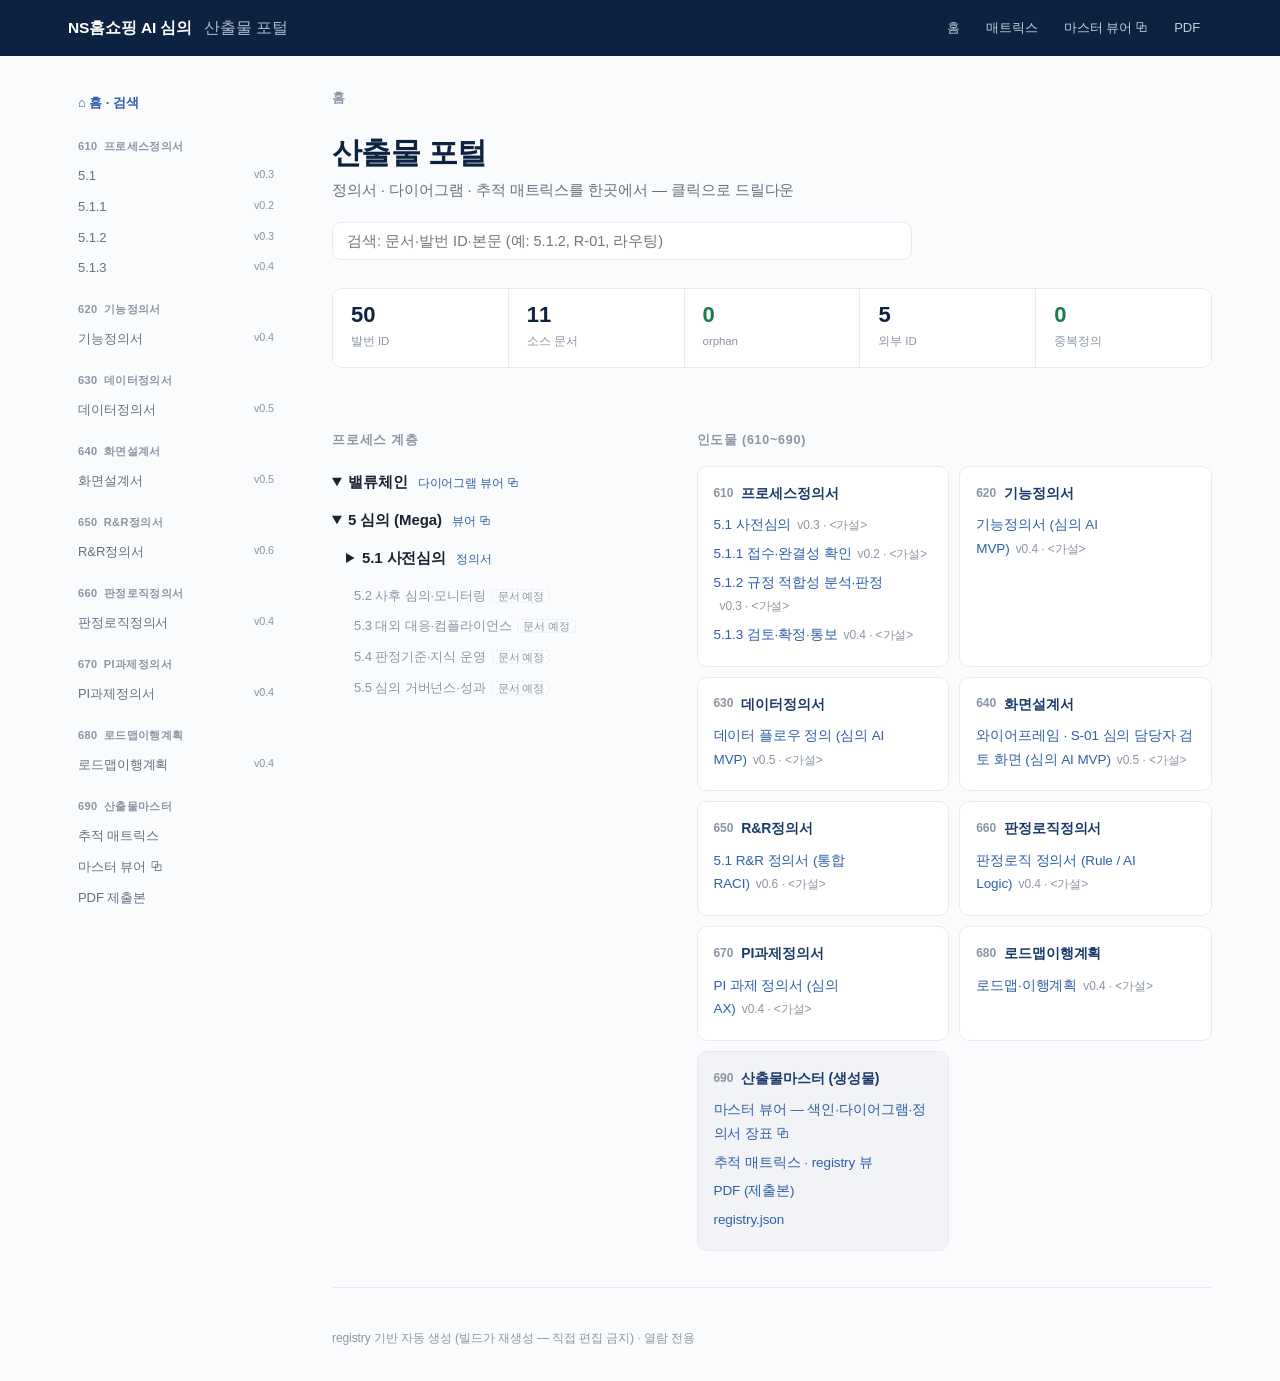
==== commit 369d5d9a: "master 2026-07-21 21:59" ====
--- a/portal/index.html
+++ b/portal/index.html
@@ -9,22 +9,22 @@
 <header><div class="hwrap"><a class="home" href="index.html">NS홈쇼핑 AI 심의 <span>산출물 포털</span></a>
 <nav class="top"><a href="index.html">홈</a><a href="matrix.html">매트릭스</a><a href="../index.html">마스터 뷰어 ⧉</a><a href="master.pdf">PDF</a></nav></div></header>
 <div class="shell">
-<aside class="side"><a class="shome on" href="index.html">⌂ 홈 · 검색</a><div class="sg"><div class="sh"><span class="sf">610</span>프로세스정의서</div><a class="sn" href="doc-5.1.html">5.1<small>v0.3</small></a><a class="sn" href="doc-5.1.1.html">5.1.1<small>v0.2</small></a><a class="sn" href="doc-5.1.2.html">5.1.2<small>v0.3</small></a><a class="sn" href="doc-5.1.3.html">5.1.3<small>v0.3</small></a></div><div class="sg"><div class="sh"><span class="sf">620</span>기능정의서</div><a class="sn" href="doc-620.html">기능정의서<small>v0.4</small></a></div><div class="sg"><div class="sh"><span class="sf">630</span>데이터정의서</div><a class="sn" href="doc-630.html">데이터정의서<small>v0.5</small></a></div><div class="sg"><div class="sh"><span class="sf">640</span>화면설계서</div><a class="sn" href="doc-640.html">화면설계서<small>v0.4</small></a></div><div class="sg"><div class="sh"><span class="sf">650</span>R&R정의서</div><a class="sn" href="doc-650.html">R&amp;R정의서<small>v0.5</small></a></div><div class="sg"><div class="sh"><span class="sf">660</span>판정로직정의서</div><a class="sn" href="doc-660.html">판정로직정의서<small>v0.4</small></a></div><div class="sg"><div class="sh"><span class="sf">670</span>PI과제정의서</div><a class="sn" href="doc-670.html">PI과제정의서<small>v0.4</small></a></div><div class="sg"><div class="sh"><span class="sf">680</span>로드맵이행계획</div><a class="sn" href="doc-680.html">로드맵이행계획<small>v0.4</small></a></div><div class="sg"><div class="sh"><span class="sf">690</span>산출물마스터</div><a class="sn" href="matrix.html">추적 매트릭스</a><a class="sn" href="../index.html">마스터 뷰어 ⧉</a><a class="sn" href="master.pdf">PDF 제출본</a><a class="sn" href="https://claude.ai/design/p/cdaa1f0b-4fab-4fa7-a9e8-0e988927c3ac" target="_blank" rel="noopener">S-01 프로토타입 <span class="intb">내부용</span> ⧉</a></div></aside>
+<aside class="side"><a class="shome on" href="index.html">⌂ 홈 · 검색</a><div class="sg"><div class="sh"><span class="sf">610</span>프로세스정의서</div><a class="sn" href="doc-5.1.html">5.1<small>v0.3</small></a><a class="sn" href="doc-5.1.1.html">5.1.1<small>v0.2</small></a><a class="sn" href="doc-5.1.2.html">5.1.2<small>v0.3</small></a><a class="sn" href="doc-5.1.3.html">5.1.3<small>v0.4</small></a></div><div class="sg"><div class="sh"><span class="sf">620</span>기능정의서</div><a class="sn" href="doc-620.html">기능정의서<small>v0.4</small></a></div><div class="sg"><div class="sh"><span class="sf">630</span>데이터정의서</div><a class="sn" href="doc-630.html">데이터정의서<small>v0.5</small></a></div><div class="sg"><div class="sh"><span class="sf">640</span>화면설계서</div><a class="sn" href="doc-640.html">화면설계서<small>v0.5</small></a></div><div class="sg"><div class="sh"><span class="sf">650</span>R&R정의서</div><a class="sn" href="doc-650.html">R&amp;R정의서<small>v0.6</small></a></div><div class="sg"><div class="sh"><span class="sf">660</span>판정로직정의서</div><a class="sn" href="doc-660.html">판정로직정의서<small>v0.4</small></a></div><div class="sg"><div class="sh"><span class="sf">670</span>PI과제정의서</div><a class="sn" href="doc-670.html">PI과제정의서<small>v0.4</small></a></div><div class="sg"><div class="sh"><span class="sf">680</span>로드맵이행계획</div><a class="sn" href="doc-680.html">로드맵이행계획<small>v0.4</small></a></div><div class="sg"><div class="sh"><span class="sf">690</span>산출물마스터</div><a class="sn" href="matrix.html">추적 매트릭스</a><a class="sn" href="../index.html">마스터 뷰어 ⧉</a><a class="sn" href="master.pdf">PDF 제출본</a></div></aside>
 <div class="maincol">
 <nav class="crumb"><b>홈</b></nav>
 <main>
 
 <div class="hero"><h1>산출물 포털</h1>
-<p class="lead">정의서 · 다이어그램 · 추적 매트릭스 · 프로토타입을 한곳에서 — 클릭으로 드릴다운</p>
+<p class="lead">정의서 · 다이어그램 · 추적 매트릭스를 한곳에서 — 클릭으로 드릴다운</p>
 <input id="q" type="search" placeholder="검색: 문서·발번 ID·본문 (예: 5.1.2, R-01, 라우팅)" autocomplete="off">
 <div id="hits"></div></div>
 <div class="stats"><a class="tile" href="matrix.html"><b>50</b><span>발번 ID</span></a><a class="tile" href="matrix.html"><b>11</b><span>소스 문서</span></a><a class="tile ok" href="matrix.html"><b>0</b><span>orphan</span></a><a class="tile" href="matrix.html"><b>5</b><span>외부 ID</span></a><a class="tile ok" href="matrix.html"><b>0</b><span>중복정의</span></a></div>
 <div class="cols">
-<section class="panel"><h2 class="sec">프로세스 계층</h2><details open><summary>밸류체인 <span class="tiny"><a href="../index.html">다이어그램 뷰어 ⧉</a></span></summary><details open class="lv"><summary>5 심의 (Mega) <span class="tiny"><a href="../index.html">뷰어 ⧉</a></span></summary><div class="lv"><details><summary>5.1 사전심의 <span class="tiny"><a href="doc-5.1.html">정의서</a></span></summary><ul><li><a href="doc-5.1.1.html">5.1.1 접수·완결성 확인</a><span class="tiny">v0.2</span></li><li><a href="doc-5.1.2.html">5.1.2 규정 적합성 분석·판정</a><span class="tiny">v0.3</span></li><li><a href="doc-5.1.3.html">5.1.3 검토·확정·통보</a><span class="tiny">v0.3</span></li></ul></details><div class="plan">5.2 사후 심의·모니터링<span class="planb">문서 예정</span></div><div class="plan">5.3 대외 대응·컴플라이언스<span class="planb">문서 예정</span></div><div class="plan">5.4 판정기준·지식 운영<span class="planb">문서 예정</span></div><div class="plan">5.5 심의 거버넌스·성과<span class="planb">문서 예정</span></div></div></details></details></section>
-<section><h2 class="sec">인도물 (610~690)</h2><div class="grid"><div class="card"><div class="ch"><span class="fno">610</span><h3>프로세스정의서</h3></div><ul><li><a href="doc-5.1.html">5.1 사전심의</a><span class="tiny">v0.3 · &lt;가설&gt;</span></li><li><a href="doc-5.1.1.html">5.1.1 접수·완결성 확인</a><span class="tiny">v0.2 · &lt;가설&gt;</span></li><li><a href="doc-5.1.2.html">5.1.2 규정 적합성 분석·판정</a><span class="tiny">v0.3 · &lt;가설&gt;</span></li><li><a href="doc-5.1.3.html">5.1.3 검토·확정·통보</a><span class="tiny">v0.3 · &lt;가설&gt;</span></li></ul></div><div class="card"><div class="ch"><span class="fno">620</span><h3>기능정의서</h3></div><ul><li><a href="doc-620.html">기능정의서 (심의 AI MVP)</a><span class="tiny">v0.4 · &lt;가설&gt;</span></li></ul></div><div class="card"><div class="ch"><span class="fno">630</span><h3>데이터정의서</h3></div><ul><li><a href="doc-630.html">데이터 플로우 정의 (심의 AI MVP)</a><span class="tiny">v0.5 · &lt;가설&gt;</span></li></ul></div><div class="card"><div class="ch"><span class="fno">640</span><h3>화면설계서</h3></div><ul><li><a href="doc-640.html">와이어프레임 · S-01 심의 담당자 검토 화면 (심의 AI MVP)</a><span class="tiny">v0.4 · &lt;가설&gt;</span></li></ul></div><div class="card"><div class="ch"><span class="fno">650</span><h3>R&R정의서</h3></div><ul><li><a href="doc-650.html">5.1 R&amp;R 정의서 (통합 RACI)</a><span class="tiny">v0.5 · &lt;가설&gt;</span></li></ul></div><div class="card"><div class="ch"><span class="fno">660</span><h3>판정로직정의서</h3></div><ul><li><a href="doc-660.html">판정로직 정의서 (Rule / AI Logic)</a><span class="tiny">v0.4 · &lt;가설&gt;</span></li></ul></div><div class="card"><div class="ch"><span class="fno">670</span><h3>PI과제정의서</h3></div><ul><li><a href="doc-670.html">PI 과제 정의서 (심의 AX)</a><span class="tiny">v0.4 · &lt;가설&gt;</span></li></ul></div><div class="card"><div class="ch"><span class="fno">680</span><h3>로드맵이행계획</h3></div><ul><li><a href="doc-680.html">로드맵·이행계획</a><span class="tiny">v0.4 · &lt;가설&gt;</span></li></ul></div><div class="card gen"><div class="ch"><span class="fno">690</span><h3>산출물마스터 (생성물)</h3></div><ul><li><a href="../index.html">마스터 뷰어 — 색인·다이어그램·정의서 장표 ⧉</a></li><li><a href="matrix.html">추적 매트릭스 · registry 뷰</a></li><li><a href="master.pdf">PDF (제출본)</a></li><li><a href="https://claude.ai/design/p/cdaa1f0b-4fab-4fa7-a9e8-0e988927c3ac" target="_blank" rel="noopener">S-01 검토 화면 프로토타입 <span class="intb">내부용</span> ⧉</a></li><li><a href="registry.json">registry.json</a></li></ul></div></div></section>
+<section class="panel"><h2 class="sec">프로세스 계층</h2><details open><summary>밸류체인 <span class="tiny"><a href="../index.html">다이어그램 뷰어 ⧉</a></span></summary><details open class="lv"><summary>5 심의 (Mega) <span class="tiny"><a href="../index.html">뷰어 ⧉</a></span></summary><div class="lv"><details><summary>5.1 사전심의 <span class="tiny"><a href="doc-5.1.html">정의서</a></span></summary><ul><li><a href="doc-5.1.1.html">5.1.1 접수·완결성 확인</a><span class="tiny">v0.2</span></li><li><a href="doc-5.1.2.html">5.1.2 규정 적합성 분석·판정</a><span class="tiny">v0.3</span></li><li><a href="doc-5.1.3.html">5.1.3 검토·확정·통보</a><span class="tiny">v0.4</span></li></ul></details><div class="plan">5.2 사후 심의·모니터링<span class="planb">문서 예정</span></div><div class="plan">5.3 대외 대응·컴플라이언스<span class="planb">문서 예정</span></div><div class="plan">5.4 판정기준·지식 운영<span class="planb">문서 예정</span></div><div class="plan">5.5 심의 거버넌스·성과<span class="planb">문서 예정</span></div></div></details></details></section>
+<section><h2 class="sec">인도물 (610~690)</h2><div class="grid"><div class="card"><div class="ch"><span class="fno">610</span><h3>프로세스정의서</h3></div><ul><li><a href="doc-5.1.html">5.1 사전심의</a><span class="tiny">v0.3 · &lt;가설&gt;</span></li><li><a href="doc-5.1.1.html">5.1.1 접수·완결성 확인</a><span class="tiny">v0.2 · &lt;가설&gt;</span></li><li><a href="doc-5.1.2.html">5.1.2 규정 적합성 분석·판정</a><span class="tiny">v0.3 · &lt;가설&gt;</span></li><li><a href="doc-5.1.3.html">5.1.3 검토·확정·통보</a><span class="tiny">v0.4 · &lt;가설&gt;</span></li></ul></div><div class="card"><div class="ch"><span class="fno">620</span><h3>기능정의서</h3></div><ul><li><a href="doc-620.html">기능정의서 (심의 AI MVP)</a><span class="tiny">v0.4 · &lt;가설&gt;</span></li></ul></div><div class="card"><div class="ch"><span class="fno">630</span><h3>데이터정의서</h3></div><ul><li><a href="doc-630.html">데이터 플로우 정의 (심의 AI MVP)</a><span class="tiny">v0.5 · &lt;가설&gt;</span></li></ul></div><div class="card"><div class="ch"><span class="fno">640</span><h3>화면설계서</h3></div><ul><li><a href="doc-640.html">와이어프레임 · S-01 심의 담당자 검토 화면 (심의 AI MVP)</a><span class="tiny">v0.5 · &lt;가설&gt;</span></li></ul></div><div class="card"><div class="ch"><span class="fno">650</span><h3>R&R정의서</h3></div><ul><li><a href="doc-650.html">5.1 R&amp;R 정의서 (통합 RACI)</a><span class="tiny">v0.6 · &lt;가설&gt;</span></li></ul></div><div class="card"><div class="ch"><span class="fno">660</span><h3>판정로직정의서</h3></div><ul><li><a href="doc-660.html">판정로직 정의서 (Rule / AI Logic)</a><span class="tiny">v0.4 · &lt;가설&gt;</span></li></ul></div><div class="card"><div class="ch"><span class="fno">670</span><h3>PI과제정의서</h3></div><ul><li><a href="doc-670.html">PI 과제 정의서 (심의 AX)</a><span class="tiny">v0.4 · &lt;가설&gt;</span></li></ul></div><div class="card"><div class="ch"><span class="fno">680</span><h3>로드맵이행계획</h3></div><ul><li><a href="doc-680.html">로드맵·이행계획</a><span class="tiny">v0.4 · &lt;가설&gt;</span></li></ul></div><div class="card gen"><div class="ch"><span class="fno">690</span><h3>산출물마스터 (생성물)</h3></div><ul><li><a href="../index.html">마스터 뷰어 — 색인·다이어그램·정의서 장표 ⧉</a></li><li><a href="matrix.html">추적 매트릭스 · registry 뷰</a></li><li><a href="master.pdf">PDF (제출본)</a></li><li><a href="registry.json">registry.json</a></li></ul></div></div></section>
 </div>
 <script>
-const IDX = [{"id": "DOC-5.1.1", "title": "5.1.1 접수·완결성 확인 — 프로세스 정의서", "type": "프로세스정의서", "url": "doc-5.1.1.html", "ids": ["A-5.1.1.1", "A-5.1.1.2", "A-5.1.1.3", "R-07", "R-08"], "text": "610 프로세스정의서 — 5.1.1 접수·완결성 확인 표준 템플릿 적용. 상태 설계 가설 — 인터뷰 확정 예정. BM =벤치마크. 신규 =신규 추가 항목. 브레드크럼 Mega 5. 심의 Main 5.1 사전심의 Sub 5.1.1 접수·완결성 확인 유형 프로세스 정의서 (L3) 상위: 5.1 사전심의 (610) · 다음: 5.1.2 규정 적합성 판정 1. 개요 - 목적 : 심의 대상을 접수하고 ① 완결성(필수항목·메타) 점검 과 ② 유형 분류·라우팅 을 수행해, 후속 판정(5.1.2)의 입력 품질과 처리 경로 를 보장. - 범위 : 접수 → 완결성 체크 → 유형 분류·라우팅. - 유형 축 도입 ( 신규 ): 접수 시점에 심의 대상을 원고·기획 / 영상·완성물 / 상품표시·광고 로 분류 → 유형별 판정 파이프라인으로 라우팅. (상세: 680 로드맵이행계획) 2. As-Is vs To-Be 구분 AS-IS 가설 TO-BE 접수 제작·편성에서 수기/분산 접수 시스템 자동 접수·메타 수집 완결성 담당자 육안 확인 필수항목·메타 자동 점검 , 누락 시 반려·보완 유형 구분 암묵(채널·경험으로 구분) 유형 자동 분류·라우팅 (원고/영상/상품) 신규 3. 액티비티 목록 (L4) ID 액티비티 수행주체 요약 5.1.1.1 심의 대상 접수 System 제작·편성 채널에서 심의 대상(제작물·CG·큐시트·영상·상품정보) 접수, 메타 수집 5.1.1.2 완결성·메타 체크 System 필수 항목·메타데이터 완결성 자동 점검, 누락 시 반려·보완 요청 5.1.1.3 유형 분류·라우팅 신규·가설 System (+AI 보조) 대상 유형(원고/영상/상품표시) 판별 → 유형별 판정 파이프라인으로 라우팅 4. 분류 Logic (경량) - 유형 분류 = 접수 메타·포맷 기반 규칙 우선 (예: 텍스트 원고 → 원고심의, 영상 파일 → 영상심의, 상품 이미지/표시 → 상품표시심의) + 모호 시 AI 분류 보조 ·사람 확인. - 유형별 필수항목 세트 가 다름 → 완결성 체크는 유형 확정 후 세트 적용(또는 접수 채널로 선판별). 5. Rule - 필수 항목·메타 누락 시 접수 반려 후 보완 요청 (판정 단계 미진행) (R-08) - 접수 채널(제작 중 심의 / 방송 전 최종)· 유형별 필수 항목 세트 를 표준화 - 유형 미상·경계 건은 사람 확인 후 라우팅 신규 - 모든 접수·반려·분류 이력은 로그에 기록 (R-07) 6. R&R (RACI) 수행주체 역할 System 자동 접수 · 완결성 점검 · 유형 분류·라우팅 · 반려 알림 · 로깅 심의팀 (사람) 반려 건 확인 · 예외 접수 판단 · 유형 경계 건 확인 7. Input & Output Data 데이터 구분 보유 비고 심의 대상(제작물·CG·큐시트·영상·상품정보) Input 가설 접수 채널별 상이 접수 메타(채널·시점·담당) Input 가설 필수항목 세트 근거 유형 태그 (원고/영상/상품) Output 신규 5.1.2 라우팅 키 완결성 결과·반려 사유 Output 신규 로그 8. 흐름 다이어그램 (L5) 원천: diagrams\\5.1-사전심의\\nshs_5.1.drawio (5.1 Sub Flow). 인터뷰 확인 필요 : 접수가 시스템 자동인지 수기인지 · 필수항목·채널 구성 · 유형이 실제 분리되는지·분류 기준 ."}, {"id": "DOC-5.1.2", "title": "5.1.2 규정 적합성 분석·판정 — 프로세스 정의서", "type": "프로세스정의서", "url": "doc-5.1.2.html", "ids": ["A-5.1.2.1", "A-5.1.2.2", "A-5.1.2.3", "A-5.1.2.4", "A-5.1.2.5", "D-02", "R-01", "R-03", "R-04", "R-07"], "text": "610 프로세스정의서 — 5.1.2 규정 적합성 분석·판정 섹션 구성 = 프로세스 정의서 표준 템플릿 (SCM 5단 프레임워크·브레드크럼 + PI As-Is/To-Be + AI Logic 결합) 상태: 설계 가설 — 인터뷰 확정 예정. 벤치마크 인용은 BM 로 표기(도입 여부·수준 미확정). 임계값은 D-02에서 확정. 브레드크럼 (계층 위치) ※SCM 메타표 채택 — 모든 정의서 상단 고정 Mega 5. 심의 Main 5.1 사전심의 Sub 5.1.2 규정 적합성 분석·판정 유형 프로세스 정의서 (L3) 상위: 5.1 사전심의 (610) · 밸류체인 위치: 사전기획→QA→편성/제작→ 심의(사전심의) →사후관리 1. 개요 - 목적 : 접수된 심의 대상(방송 원고·쇼호스트 멘트·상품 정보/영상)의 규정 적합성을 분석 . AI 에이전트가 선분석·검토배정·근거 정리를 자율 수행하고 사람이 판정·확정 . - 범위 : 액티비티 5.1.2.1 ~ 5.1.2.5. - 핵심 원칙 : AI 보조 + 사람 확정 — 고위험·신유형은 자동확정 금지. (R-01) 2. As-Is vs To-Be ※PI 과제정의서 틀 + 벤치마크 구분 AS-IS (현행) TO-BE (개선) 심의 방식 담당자 전적 수작업, 규정 기억·검색 의존 AI 선분석 → 확신도 검토배정 → 근거 패킷, 사람 판정 멘트 처리 쇼호스트 멘트 수기 텍스트화 ( BM 3~5h·부정확) STT 자동 텍스트화 (데이터방송 전수 BM ) 규정 판정 담당자 판단, 과거이력 수기 확인 AI/NLP 가 금지어·규정위반 후보 제시(라이브는 가이드 BM ) 상품 검토 수기 검토 OCR 로 상품 이미지/자막 텍스트 추출 BM 근거/이력 산발적 조항·판례 자동 인용 + 감사로그 BM = 홈앤쇼핑 PI ⓕ 솔루션 심의 개선(STT/AI-BERT/OCR) 벤치마크. 도입 여부·수준은 미확정. 3. 액티비티 목록 (L4) ID 액티비티 수행주체 전환 요약 5.1.2.1 선분석·규정 매핑 AI Agent ★ 규정 매핑·리스크 태깅·완결성 반영 5.1.2.2 확신도 검토배정 AI Agent ★ 확신도·리스크로 3분기(빠른 확인/근거 보강/에스컬레이션) 5.1.2.3 판정 근거 구성 AI Agent ★ 위반 후보·근거 인용·확신도 정리 (판정 아님) 5.1.2.4 근거 보강·재검색 AI Agent 근거 불충분 시 재검색 후 재라우팅 5.1.2.5 상위 검토·에스컬레이션 Human (심의위원회) 신유형·고위험 건 사람 상위 검토 4. AI Logic 개요 (Input → Process → Output) ※SCM AI Logic 틀 + AI 심의 3축 신규 Input(입력) - 심의 대상: 방송 원고 · 쇼호스트 멘트(→STT 텍스트화 BM ) · 상품 정보/이미지/자막(→OCR BM ) - 참조 지식자산: 규정·조항, 판례·피드백 이력, 과거 심의이력 (※수행주체 아님, 데이터 소스) Process(처리) 1. 선분석·규정 매핑 (5.1.2.1) — NLP로 조항 매핑, 리스크 태깅, 완결성 반영 2. 확신도 검토배정 (5.1.2.2) — 확신도·리스크 → 3분기: 빠른 확인 / 근거 보강 / 에스컬레이션 3. 판정 근거 구성 (5.1.2.3) — 위반 후보·근거(조항/판례) 인용·확신도 (판정 아님) 모델·보조(AI 심의 3축, 벤치마크 기반) 축 역할 벤치마크 시사점 BM STT 멘트 자동 텍스트화 정확도 한계→속기사 병용 가능, 데이터방송 전수 적용 AI/NLP 금지어·규정위반 후보 판정 과거 심의자료 학습 필요, 라이브는 \"가이드 수준\"(사람 확정) OCR 상품 이미지/자막 텍스트 추출 해상도 따라 인식률 편차 입력 어댑터 = 유형별 신규 : 5.1.1에서 라우팅된 유형에 따라 전처리가 갈리고, 공통 규정매핑·검토배정·근거·분석 엔진은 1개 . → 근거·분석 엔진 재사용, 유형 확장은 어댑터만 추가. 심의 유형 입력 어댑터 MVP? 원고·기획 NLP(텍스트 직접) ★MVP 영상·완성물 STT+OCR+영상분석 → 텍스트/태그 Post-MVP 상품표시 OCR → 텍스트 Post-MVP (상세: 680 로드맵이행계획) Output(산출) : 근거 패킷(위반 후보·근거조항/판례·확신도) → 사람 판정 · 감사로그(판정·근거·확신도·모델버전) 5. Rule (판정·라우팅 규칙) - 반복 재라우팅 N_max회 초과 시 강제 에스컬레이션 (R-03, N_max = D-02) - 고위험 카테고리(신유형·중대위반)는 사람 확정 필수 — 자동 확정 금지 (R-01) - 근거 조항·판례 미첨부 초안은 무효 처리 (R-04) - 모든 판정·근거·신뢰도·모델 버전은 감사 로그에 기록 (R-07) 6. R&R (RACI) ※SCM RACI 관점 수행주체 역할 AI Agent (심의 Agent) 선분석·확신도 산출·검토배정·위반 후보·근거(조항/판례) 제시 (판정 안 함) 심의팀 (사람) 초안 검토 · 최종 확정 · 판정 책임(A) 심의위원회 에스컬레이션 판단 · 임계값·라우팅 정책 승인 System 접수 · 통보 · 이력 적재 · 로깅 · 감사추적 7. Input & Output Data ※SI 데이터 체계 틀 신규 · 데이터정의서 연결 데이터 구분 보유 비고 방송 원고/멘트(텍스트) Input 가설 STT 산출물 연계 상품 정보·이미지 Input 가설 OCR 대상 규정·조항 지식자산 Input ● 소스레지스트리 연계 판례·피드백 이력 Input 가설 축적 대상 근거 패킷(위반 후보·근거·확신도) Output 신규 데이터정의서 정의 필요 감사 로그 Output 신규 판정·모델버전·근거 → 상세 속성·Naming은 630 데이터정의서 에서 정의. 8. 흐름 다이어그램 (L5) 원천: diagrams\\5.1.2-규정적합성\\nshs_5.1.2.drawio (탭: 5.1.2.1 선분석 / 5.1.2.2 검토배정 / 5.1.2.3 판정 근거 — 각 Task Flow·Rule·R&R·Data Flow) 표준 섹션 구성 브레드크럼 → 1.개요 → 2.As-Is/To-Be → 3.액티비티 목록(L4) → 4.AI Logic 개요 → 5.Rule → 6.R&R(RACI) → 7.Input&Output Data → 8.흐름 다이어그램(L5)"}, {"id": "DOC-5.1.3", "title": "5.1.3 검토·확정·통보 — 프로세스 정의서", "type": "프로세스정의서", "url": "doc-5.1.3.html", "ids": ["A-5.1.3.1", "A-5.1.3.2", "A-5.1.3.3", "R-01", "R-05", "R-06", "R-07"], "text": "610 프로세스정의서 — 5.1.3 검토·확정·통보 표준 템플릿 적용. 상태 설계 가설 — 인터뷰 확정 예정. 최종 판정 책임=사람 (AI는 초안까지). 브레드크럼 Mega 5. 심의 Main 5.1 사전심의 Sub 5.1.3 검토·확정·통보 유형 프로세스 정의서 (L3) 상위: 5.1 사전심의 (610) · 이전: 5.1.2 규정 적합성 판정 1. 개요 - 목적 : 사람이 AI 근거 패킷을 바탕으로 판정·최종 확정 하고, 결과를 제작·편성에 통보 하며, 심의 이력·지식을 적재 (5.4 보강 루프). - 범위 : 사람 확정 → 통보 → 이력·지식 적재. - 핵심 원칙 : 확정 없이는 통보 불가. AI 보조 + 사람 확정 의 \"확정\" 지점. 2. As-Is vs To-Be 구분 AS-IS 가설 TO-BE 확정 담당자 판단·수기 확정 AI 근거 패킷 기반 사람 판정→승인/수정, 사유 초안 보조 통보 수기 전달(메일 등) BM 확정·수정의견 자동 통보 ·반영 이력 산발적 저장 판정·근거·신뢰도 표준 이력 적재 → 5.4 보강 BM 홈앤쇼핑 PI: \"방송조정내역 메일알림 개선 필요\"(수기 통보 개선). 3. 액티비티 목록 (L4) ID 액티비티 수행주체 요약 5.1.3.1 사람 최종 판정·확정 Human (심의팀) AI 근거 패킷 검토, 판정 결정·기재, 사유 기재 5.1.3.2 결과 통보 System 확정 판정·수정의견을 제작·편성에 통보·반영 5.1.3.3 심의 이력·지식 적재 System 판정·근거·신뢰도 이력 적재, 5.4 판정기준 보강 루프로 환류 4. AI Logic 개요 (경량 — 검토 보조) - AI는 위반 후보·근거·확신도 를 제시(5.1.2 산출). 5.1.3에서 AI 역할은 판정 보조 (사유 초안 제안·근거 정리)까지, 판정은 사람 . - 유형 무관 공통. 단 통보 경로는 유형·제작단계별 상이 가능(원고→제작, 영상→편성 등 가설 ). 5. Rule - 최종 확정은 사람(심의팀)의 책임 — AI 초안은 참고, 확정 없이는 통보 불가 (R-01·R-06) - 확정 시 판정 사유·근거 인용 필수 기재 (R-05) - 고위험·수정 판정은 통보 경로·이해관계자 별도 지정 - 모든 확정 결과는 감사 로그 + 5.4 지식 으로 적재 (R-07) 6. R&R (RACI) 수행주체 역할 심의팀 (사람) 초안 검토 · 최종 확정 · 사유 기재 · 판정 책임(A) System 결과 통보 · 이력·지식 적재 · 감사 로깅 5.4 판정기준·지식 적재 이력으로 판정기준 보강(보강 루프) 7. Input & Output Data 데이터 구분 보유 비고 근거 패킷(위반 후보·근거·확신도) Input 신규 5.1.2 산출 확정 판정·확정 사유 Output 신규 통보·이력 통보 이력(대상·경로·시각) Output 신규 제작·편성 연계 심의 이력·지식 Output 신규 → 5.4 (630 데이터정의서) 8. 흐름 다이어그램 (L5) 원천: diagrams\\5.1-사전심의\\nshs_5.1.drawio (5.1 Sub Flow의 확정·통보 구간). 인터뷰 확인 필요 : 확정 권한·책임 주체 · 통보 경로(제작·편성) · 이력 저장 형태·데이터 샘플."}, {"id": "DOC-5.1", "title": "5.1 사전심의 — Main 프로세스 정의서 (overview)", "type": "프로세스정의서", "url": "doc-5.1.html", "ids": ["U-1", "U-2", "U-3", "U-4", "U-5", "R-01", "R-04", "R-07"], "text": "610 프로세스정의서 — 5.1 사전심의 (Main overview) 5.1 사전심의 수직 슬라이스 통합 뷰. 상태 설계 가설 — 인터뷰 확정 예정. MVP 스코프 = 원고 텍스트 심의 (PRD 60, 개발 트랙). 브레드크럼 Business Area 홈쇼핑 밸류체인 Mega 5. 심의 Main 5.1 사전심의 유형 Main 정의서 (L2) 밸류체인 위치: 사전기획 → QA → 편성/제작 → 심의(사전심의) → 사후관리 1. 개요 방송 전 심의. 심의 대상을 접수·분류하고, 규정 적합성을 AI가 선분석·근거 정리, 사람이 판정·최종 확정 해 제작·편성에 통보. MVP는 원고·기획(텍스트) 심의 에 집중. 2. 전체 흐름 (Sub 3묶음 + 유형 축) 5.1.1 접수·완결성·유형분류 │ (원고 / 영상 / 상품표시 라우팅) ▼ 5.1.2 규정 적합성 분석·판정 ← 유형별 입력 어댑터(NLP/STT·OCR/OCR) + 공통 근거·분석 엔진 │ 선분석 → 확신도 검토배정 → 빠른 확인 / 근거 보강 / 에스컬레이션 ▼ 5.1.3 검토·확정·통보 ← 사람 최종 확정 → 통보 → 이력·지식 적재 │ └──▶ 5.4 판정기준·지식 (보강 루프) 3. Sub 색인 (L3) No. Sub 핵심 정의서 5.1.1 접수·완결성 확인 접수·완결성 + 유형 분류·라우팅 신규 5.1.1 정의서 5.1.2 규정 적합성 분석·판정 ★AX 선분석·검토배정·근거 패킷 + 유형별 입력 어댑터 5.1.2 정의서 5.1.3 검토·확정·통보 사람 확정 · 통보 · 이력 적재 5.1.3 정의서 4. 유형 축 & MVP 경계 심의 유형 AI 역량 스코프 원고·기획(텍스트) NLP 규정매핑 ★MVP 영상·완성물 STT+OCR+영상분석 Post-MVP 상품표시·광고 OCR Post-MVP → 현 MVP가 텍스트 중심인 것은 의도된 경계 (누락 아님). 유형 축은 구조를 가로지르는 파라미터라, Post-MVP 확장 시 입력 어댑터만 추가 (근거·분석 엔진·구조 재사용). (상세: 680 로드맵이행계획) 5. 공통 원칙 - AI 보조 + 사람 확정 — 고위험·신유형 자동확정 금지, 최종 책임=사람. (R-01) - 모든 판정·근거·신뢰도·모델버전 감사 로그 . (R-07) - 근거(조항·판례) 미첨부 초안 무효 . (R-04) 6. 연계 - 5.4 판정기준·지식 (온톨로지·RAG) → 5.1.2 AI 판정 근거 공급 + 5.1.3 이력 → 5.4 보강. - 5.2 사후심의 / 5.3 대외대응 = MVP Out-of-scope. - PRD : 60 심의 AI PRD (개발 트랙) — U-1~U-5 ↔ 5.1.2 액티비티. 표준 템플릿 (모든 Sub 공통): 브레드크럼 → 개요 → As-Is/To-Be → 액티비티(L4) → AI Logic → Rule → R&R → I/O Data → 흐름(L5)"}, {"id": "DOC-620", "title": "기능정의서 (심의 AI MVP)", "type": "기능정의서", "url": "doc-620.html", "ids": ["F-01", "F-02", "F-03", "F-04", "F-05", "F-06", "F-07", "F-08", "F-09", "F-10", "F-11", "F-12", "F-13", "A-5.1.1.1", "A-5.1.1.2", "A-5.1.1.3", "A-5.1.2.1", "A-5.1.2.2", "A-5.1.2.3", "A-5.1.2.4", "A-5.1.2.5", "A-5.1.3.1", "A-5.1.3.2", "A-5.1.3.3", "D-01", "D-02", "D-03", "D-04", "D-05", "D-06", "D-07", "D-08", "D-09", "D-10", "D-11", "U-1", "U-2", "U-3", "U-4", "U-5"], "text": "620 기능정의서 — 심의 AI MVP (구 61) 상태 설계 가설 — 인터뷰 확정 예정. 신규 =신규 추가 항목. MVP = 원고 텍스트 심의 (F-01~F-10). 유형/멀티모달은 아래 별도 Post-MVP 섹션. 브레드크럼 Mega 5. 심의 Main 5.1 사전심의 대상 5.1 전 액티비티 유형 기능정의서 (MVP) 연계: PRD 60 (개발 트랙) · 630 데이터정의서 · 640 화면설계서 1. 기능 목록 (MVP) ID 기능 설명 관련 액티비티 관련 데이터 입력 → 출력 우선순위 F-01 선분석·리스크 태깅 심의 대상을 규정에 매핑, 위반 리스크 자동 태깅 5.1.2.1 D-01 · D-05 · D-08 심의대상·규정 → 리스크태그·매핑 Must F-02 확신도 스코어링·검토배정 확신도·리스크로 빠른 확인/근거 보강/에스컬레이션 3분기 5.1.2.2 D-02 선분석결과 → 검토배정·확신도 Must F-03 판정 근거 구성 위반 후보·근거 인용·확신도 정리 (판정 아님) 5.1.2.3 D-01 검토배정·근거 → 근거 패킷 Must F-04 근거 검색 (RAG) 유사 판례·규정 조항 검색해 근거 제공 5.1.2.2·5.1.2.3 D-03 · D-05 쿼리 → 근거 리스트 Must F-05 근거 보강·재검색 근거 불충분 시 재검색 후 재라우팅 5.1.2.4 D-02 초안·근거 → 보강결과 Should F-06 판정·확정 UI 심의 담당자가 근거 검토·판정·사유 기재 5.1.3.1 — 근거 패킷 → 확정판정 Must F-07 에스컬레이션 신유형·고위험 상위(위원회) 라우팅 5.1.2.5 D-02 라우팅 → 에스컬레이션 큐 Should F-08 접수·완결성 체크 접수·필수항목/메타 자동 점검·반려 5.1.1.1·5.1.1.2 D-06 심의대상 → 접수/반려 Must F-09 결과 통보 확정 판정·수정의견 제작·편성 통보·반영 5.1.3.2 — 확정판정 → 통보 Must F-10 이력·지식 적재·보강 판정 이력 적재 + 판정기준 보강 루프(5.4) 5.1.3.3·5.4 D-04 확정이력 → 지식 갱신 Should ※ 관련 데이터 = 630 데이터정의서의 자산↔기능 매핑(D-nn 기준) 역방향 표기. 2. Post-MVP 기능 후보 (유형 축·멀티모달) 신규·가설 ID 기능 관련 액티비티 관련 데이터 AI 역량 근거 F-11 유형 분류·라우팅 5.1.1.3 D-07 대상 유형(원고/영상/상품) 판별→파이프라인 라우팅 유형 축 도입 F-12 STT 어댑터 (영상심의) D-09 쇼호스트 멘트 자동 텍스트화 BM 홈앤쇼핑 PI F-13 OCR 어댑터 (영상·상품심의) D-10 · D-11 자막·상품표시 텍스트 추출 BM 홈앤쇼핑 PI F-11~F-13 산출물(텍스트/태그)은 공통 근거·분석 엔진(F-01~F-03) 입력 으로 흘러 판정 로직 재사용. (상세: 680 로드맵이행계획) ※ MVP(원고 단일 유형)에선 F-11은 경량 분류 훅. F-12/F-13은 영상·상품 유형이 열릴 때 활성. 3. PRD 유저스토리 매핑 유저스토리 기능 U-1 리스크 자동 태깅 F-01 U-2 판정 근거 자동 제공 F-02 · F-03 U-3 근거·판례 첨부 F-04 U-4 자동 에스컬레이션 F-07 U-5 이력 축적·보강 F-10"}, {"id": "DOC-630", "title": "데이터 플로우 정의 (심의 AI MVP)", "type": "데이터정의서", "url": "doc-630.html", "ids": ["D-01", "D-02", "D-03", "D-04", "D-05", "D-06", "D-07", "D-08", "D-09", "D-10", "D-11", "F-01", "F-02", "F-03", "F-04", "F-05", "F-07", "F-08", "F-10", "F-11", "F-12", "F-13", "R-01", "R-02", "R-03"], "text": "630 데이터정의서 — 심의 AI 데이터 플로우 (구 62) 상태 설계 가설 — 인터뷰 확정 예정. 신규 =신규 추가 항목. 데이터 자산 = 수행주체 아님, AI 에이전트가 참조하는 자산. MVP = 텍스트 자산 , 멀티모달은 Post-MVP. ID 규약: D-nn (발번 후 불변). D-02 = 판정 정책·파라미터 — 660 판정로직정의서(R-01~R-03)·680 로드맵이행계획이 참조하는 파라미터 정본. 브레드크럼 Mega 5. 심의 Main 5.1 사전심의 대상 심의 AI 데이터 자산·플로우 유형 데이터정의서 (MVP) 연계: PRD 60 (개발 트랙) · 620 기능정의서 · MVP 소스 레지스트리 (개발 트랙) 1. 데이터 자산 목록 (MVP) ID 자산 유형 원천 용도 관련 기능 D-01 심의규정 온톨로지 온톨로지·지식그래프 방심위 규정·사내 가이드 규정 매핑·판정 근거 구조화 F-01 · F-03 D-02 판정 정책·파라미터 신규 정책·설정 데이터 심의위원회 정책 · 파일럿 캘리브레이션 T_auto·N_max·고위험 카테고리 목록 등 판정/라우팅 파라미터 정본 (R-01~R-03 참조) F-02 · F-05 · F-07 D-03 판례·사례 벡터DB 벡터 인덱스 (RAG) 과거 심의 이력·판례 유사 근거·판례 검색 F-04 D-04 심의이력 DB 관계형 DB 확정 판정·사유·근거·신뢰도 이력·성과 지표·기준 보강 F-10 D-05 규정 원천 문서 저장소 방심위·사내 규정·개정 온톨로지·RAG 인덱싱 원천 F-01 · F-04 D-06 심의대상 메타 스키마·메타데이터 제작·편성 시스템 접수·완결성·컨텍스트 F-08 D-07 유형 태그 신규 분류 라벨 5.1.1.3 유형분류 유형별 판정 라우팅 키 F-11 2. D-02 판정 파라미터 가설 파라미터 가안 확정 T_auto — 확신도 검토우선순위 임계값 (R-02 상단) 0.8 파일럿 캘리브레이션 T_esc — 에스컬레이션 신뢰도 하한 (R-02 하단) 미정 파일럿 캘리브레이션 N_max — 재라우팅 상한 (R-03) 미정 인터뷰 고위험 카테고리 목록 (R-01) 미정 인터뷰 3. Post-MVP 멀티모달 자산 신규·가설 ID 자산 유형 원천 산출 → 용도 관련 기능 D-08 방송 원고·큐시트 텍스트 제작·편성 (직접) → 원고 심의 F-01 (MVP) D-09 쇼호스트 멘트(음성) 오디오 방송 영상 STT → 텍스트 → 판정 F-12 BM D-10 방송 영상·자막 비디오/이미지 완성 방송물 OCR +영상분석 → 텍스트/태그 F-13 BM D-11 상품 표시·이미지 이미지 상품 DB OCR → 텍스트 → 판정 F-13 BM 멀티모달 산출물(STT/OCR 텍스트)은 온톨로지·RAG 검색과 공통 근거·분석 엔진 입력 으로 합류 → MVP 파이프라인 재사용. 4. 엔드투엔드 데이터 파이프라인 유형별 입력 어댑터 원고=(직접) / 영상=STT+OCR+영상분석 / 상품=OCR ← Post-MVP 확장 ▼ (텍스트/태그로 정규화) 규정·판례 원천 → 지식화(온톨로지·벡터 인덱싱) → 검색(규정매핑·판례 RAG) → LLM 근거·분석 엔진(추론·근거 생성) → 근거 패킷 → 사람 판정 → 심의이력 DB 적재 → 정확도·판정기준 보강 루프(→ 온톨로지·인덱스 환류) MVP는 어댑터 없이 원고 텍스트가 바로 지식화·검색 단계로 진입. 5. 데이터·컴플라이언스 확인 필요 - 심의 이력·판정 데이터 실제 저장 형태·접근 승인 - 규정·판례 지식화 가능 형태 · 개인정보·기밀 포함 여부·처리 정책 - 신규 영상·음성·상품 데이터 접근·저작권·개인정보(초상·음성) 정책 (Post-MVP 선결) 6. 흐름 다이어그램 원천: diagrams\\cross-데이터플로우\\nshs_dataflow.drawio (심의 AI 데이터 플로우). Post-MVP 어댑터 노드는 확장 시 추가."}, {"id": "DOC-640", "title": "와이어프레임 · S-01 심의 담당자 검토 화면 (심의 AI MVP)", "type": "화면설계서", "url": "doc-640.html", "ids": ["S-01", "A-5.1.3.1", "F-01", "F-02", "F-03", "F-04", "F-06", "F-07", "F-08", "F-11", "F-12", "F-13", "R-05", "R-06", "U-2", "U-3"], "text": "640 화면설계서 — S-01 심의 담당자 검토 화면 (구 63) 상태 설계 가설 — 인터뷰 확정 예정. 신규 =신규 추가 항목. 화면 ID S-01 — 심의 담당자 검토·확정 화면(F-06), PRD U-2·U-3 ↔ 액티비티 A-5.1.3.1. MVP = 원고(텍스트) 검토 화면. 브레드크럼 Mega 5. 심의 Main 5.1 사전심의 대상 5.1.3.1 사람 최종 검토·확정 유형 화면설계(와이어프레임, MVP) 연계: PRD 60 (개발 트랙) · 620 기능정의서 · 610 프로세스정의서 5.1.3 1. 화면 구성 요소 (S-01) 영역 요소 내용 · 동작 연계 헤더 심의 대상 정보 대상명 · 유형 배지(원고/영상/상품) 신규 · 편성 · 접수일시 · 리스크 태그 F-01 · F-08 · F-11 좌 패널 AI 근거·후보 위반 후보 배지(적합/위반/조건부 후보) · 확신도 게이지 · 근거 사유 F-03 우 패널 근거 리스트 인용 규정 조항 · 유사 판례 카드(유사도·출처), 클릭 시 원문 F-04 중앙 대상 미리보기 심의 대상 프리뷰, 위반 의심 구간 하이라이트 F-01 하단 액션 확정 컨트롤 ［승인］［수정 후 확정］［에스컬레이션］ + 사유 입력(필수) F-06 · F-07 상태 검토배정 표시 빠른 확인/근거 보강/에스컬레이션 경로 · 재배정 이력 F-02 2. 유형별 화면 변형 신규·가설 (Post-MVP) 유형 중앙 미리보기 변형 추가 요소 원고·기획 원고/큐시트 텍스트 + 위반구간 하이라이트 (MVP 기본) 영상·완성물 영상 플레이어 + STT 자막 싱크 (멘트 클릭→해당 구간 이동 BM ) + 위반 타임코드 F-12 상품표시·광고 상품 이미지 + OCR 추출 텍스트 오버레이 F-13 BM SK스토아/홈앤쇼핑 PI: \"멘트 클릭 시 영상 위치 이동\", 데이터방송 STT 자막. → 영상 유형 열릴 때 중앙 프리뷰만 교체, 좌·우·하단 액션은 공통 재사용. 3. 상호작용 원칙 - 확정 없이는 통보 불가 — 사유 입력 없으면 확정 버튼 비활성 (R-05·R-06) - 신뢰도·근거 부족한 초안은 시각적 경고 - 고위험·신유형은 에스컬레이션 기본 추천 4. 목업 다이어그램 원천: diagrams\\cross-와이어프레임\\nshs_wireframe.drawio (S-01 심의 담당자 검토 화면). 유형별 변형은 Post-MVP 시 탭 추가."}, {"id": "DOC-650", "title": "5.1 R&R 정의서 (통합 RACI)", "type": "R&R정의서", "url": "doc-650.html", "ids": ["A-5.1.1.1", "A-5.1.1.2", "A-5.1.1.3", "A-5.1.2.1", "A-5.1.2.2", "A-5.1.2.3", "A-5.1.2.4", "A-5.1.2.5", "A-5.1.3.1", "A-5.1.3.2", "A-5.1.3.3", "R-01", "S-01"], "text": "650 R&R정의서 — 5.1 통합 RACI 상태 설계 가설 — 인터뷰 확정 예정. RACI — R 실행 · A 승인·책임 · C 자문 · I 통보. 브레드크럼 Mega 5. 심의 Main 5.1 사전심의 대상 5.1 전 액티비티 유형 R&R 정의서 (RACI) 1. RACI 매트릭스 액티비티 심의팀 (사람) 심의위원회 심의 Agent (AI) System 5.1.1 접수·완결성 확인 (5.1.1.1·5.1.1.2) I R / A 5.1.1.3 유형 분류·라우팅 신규 C (경계건) C (분류 보조) R / A 5.1.2.1 선분석·규정 매핑 I R A 5.1.2.2 확신도 검토배정 I C (정책) R A 5.1.2.3 판정 근거 구성 C R A 5.1.2.4 근거 보강·재검색 I R A 5.1.2.5 상위 검토·에스컬레이션 C R / A I I 5.1.3.1 사람 최종 검토·확정 R / A C (고위험) C I 5.1.3.2 결과 통보 A R 5.1.3.3 이력·지식 적재 I C R / A - 원칙: AI 보조 + 사람 확정 (R-01) — 사람 R/A는 5.1.3.1 사람 최종 검토·확정 한 곳. 2. 주체 정의 수행주체 정의 심의팀 (사람) 심의 담당자 — 검토·최종 확정·판정 책임 심의 담당자 심의팀 소속 개인 수행자 (화면 S-01의 사용자) 심의위원회 협의체 — 고위험·신유형 에스컬레이션·정책 승인 심의 Agent (AI) LLM+도구 에이전트 — 선분석·라우팅·초안·근거 제시(수행주체) System 플랫폼 — 접수·통보·이력 적재·로깅·감사"}, {"id": "DOC-660", "title": "판정로직 정의서 (Rule / AI Logic)", "type": "판정로직정의서", "url": "doc-660.html", "ids": ["R-01", "R-02", "R-03", "R-04", "R-05", "R-06", "R-07", "R-08", "R-09", "A-5.1.1.1", "A-5.1.1.2", "A-5.1.1.3", "A-5.1.2.1", "A-5.1.2.2", "A-5.1.2.3", "A-5.1.2.4", "A-5.1.2.5", "A-5.1.3.1", "A-5.1.3.2", "A-5.1.3.3", "D-02", "F-01", "F-02", "F-03", "F-04", "F-05", "F-06", "F-07", "F-08", "F-09", "F-10", "F-11", "F-12", "F-13", "S-01"], "text": "660 판정로직정의서 — Rule / AI Logic 판정 룰·AI 로직의 단일 정본. 상태 설계 가설 — 파라미터는 파일럿·인터뷰에서 확정. ID 규약: R-nn (발번 후 불변). 연결: R ↔ A(발동 액티비티) ↔ F(구현 기능) ↔ D(파라미터 자산). digital twin 예약: R-ID ↔ 룰 엔진 레코드(개발 트랙). 브레드크럼 Mega 5. 심의 Main 5.1 사전심의 대상 5.1 전체 (판정·라우팅·게이트·감사) 유형 판정로직 정의서 1. Rule 카탈로그 ID 룰 분류 발동 지점 구현 파라미터 R-01 AI 보조 · 판정은 사람 — AI는 위반 후보·근거만 제시, 최종 판정은 사람이 기록(책임=사람). 고위험(신유형·중대위반)은 반드시 사람 판정 원칙/게이트 A-5.1.2.2 · A-5.1.3.1 F-02·F-06 고위험 카테고리 목록(D-02) R-02 확신도 기반 검토 우선순위 — 신뢰도 ≥ T_auto → 사람 빠른 확인 / T_esc ≤ 신뢰도 T_auto → 근거 보강 후 검토 / 신뢰도 T_esc 또는 고위험·신유형 → 에스컬레이션. 자동 확정 없음 라우팅 A-5.1.2.2 F-02 T_auto·T_esc(D-02, 가안 T_auto 0.8·T_esc 미정) R-03 재라우팅 상한 — 보강 재라우팅 N_max회 초과 시 강제 에스컬레이션 라우팅 A-5.1.2.4 F-05·F-07 N_max(D-02) R-04 근거 필수 — 규정 조항·판례 미첨부 판정은 무효 (AI 근거 패킷·사람 판정 모두 근거 필수) 게이트 A-5.1.2.3 F-03·F-04 — R-05 확정 사유 필수 — 사유 미입력 시 승인/수정확정 불가 게이트 A-5.1.3.1 F-06 — R-06 확정 전 통보 금지 — 사람 확정 없는 판정은 통보 대기열 진입 불가 게이트 A-5.1.3.2 F-09 — R-07 감사 전수 기록 — 모든 판정·근거·신뢰도·모델버전·라우팅 이력 감사 로그 감사 전 액티비티 F-03·F-10 보존 기간(인터뷰) R-08 접수 완결성 게이트 — 필수항목·메타 미충족 시 접수 반려(사유 코드 부여) 게이트 A-5.1.1.1~2 F-08 필수항목 정의(인터뷰) R-09 유형 라우팅 — 원고/영상/상품 판별 → 유형별 입력 어댑터 배정 (MVP=원고 단일 훅) 라우팅 A-5.1.1.3 F-11 유형 분류 기준(인터뷰) 가설·Post-MVP - R-05·R-06은 검토 화면 프로토타입(S-01)에서 동작 실증 완료 . - 파라미터 4종(T_auto·T_esc·N_max·고위험 목록)의 정본 = 데이터정의서 D-02, 확정 = 파일럿 캘리브레이션. 2. AI Logic — 공통 근거·분석 엔진 (판정은 사람) · Input → Process → Output Input : 심의 대상 텍스트(유형 어댑터 산출) + 참조 지식자산(규정·조항, 판례·판정 이력 — 5.4 공급) Process : 1. 선분석·규정 매핑 (A-5.1.2.1, F-01) — NLP 조항 매핑·리스크 태깅 2. 확신도 기반 검토배정 (A-5.1.2.2, F-02) — R-02 적용, 근거 검색(F-04) 결합 3. 근거 패킷 구성 (A-5.1.2.3, F-03) — 위반 후보·근거(조항/판례) 인용·확신도 정리 (판정 아님), R-04 게이트 4. (조건) 근거 보강·재검색 (A-5.1.2.4, F-05) — R-03 상한 Output : 근거 패킷(위반 후보·근거·확신도) → 사람이 판정·확정 · 감사로그( R-07 ). AI는 판정을 기록하지 않는다 3. 유형별 입력 어댑터 (근거·분석 엔진 앞단 — 엔진은 1개) 유형 어댑터 스코프 원고·기획 NLP (텍스트 직접) ★MVP 영상·완성물 STT(멘트)+OCR(자막)+영상분석 → 텍스트/태그 Post-MVP (F-12·F-13) BM 상품표시·광고 OCR → 텍스트 Post-MVP (F-13) BM 4. 연결 검증 메모 - R-01~R-09 ↔ F-01~F-13 ↔ A-5.1.1.1~A-5.1.3.3 매핑 완비 (R-07 = 전 액티비티). - 판정 룰의 정본은 본 문서 — 각 정의서(610·640·670)는 R-ID로 참조한다."}, {"id": "DOC-670", "title": "PI 과제 정의서 (심의 AX)", "type": "PI과제정의서", "url": "doc-670.html", "ids": ["T-01", "T-02", "T-03", "T-04", "T-05", "A-5.1.1.1", "A-5.1.1.2", "A-5.1.1.3", "A-5.1.2.1", "A-5.1.2.2", "A-5.1.2.3", "A-5.1.2.4", "A-5.1.2.5", "A-5.1.3.1", "A-5.1.3.2", "A-5.1.3.3", "F-01", "F-02", "F-03", "F-04", "F-05", "F-06", "F-07", "F-08", "F-09", "F-10", "F-11", "F-12", "F-13", "R-01", "R-04", "R-05", "R-06", "R-07", "S-01", "U-1", "U-2", "U-3", "U-4", "U-5"], "text": "670 PI과제정의서 — 심의 AX 과제별 AS-IS → TO-BE → EXAMPLE → 고려사항 (조직 표준 문법). 상태 설계 가설 — AS-IS는 인터뷰 확정 예정. ID 규약: T-nn (발번 후 불변). 연결: T ↔ A(액티비티) ↔ F(기능). 브레드크럼 Mega 5. 심의 Main 5.1 사전심의 대상 5.1 전체 + 5.4 연계 유형 PI 과제 정의서 1. 과제 색인 ID 과제 관련 액티비티 관련 기능 스코프 T-01 AI 규정 적합성 선분석·근거 정리 A-5.1.2.1~5 F-01~F-05 ★MVP T-02 심의 담당자 검토·확정 워크벤치 A-5.1.3.1 F-06·F-07 ★MVP T-03 접수·완결성 자동화 & 유형 라우팅 A-5.1.1.1~3 F-08 (+F-11) MVP(라우팅 훅) T-04 결과 통보·판정 지식자산화 A-5.1.3.2~3 F-09·F-10 MVP T-05 멀티모달 심의 확장 (영상·상품) (5.1.4 예약) F-12·F-13 Post-MVP T-01 AI 규정 적합성 선분석·근거 정리 ★MVP - AS-IS 가설 : 심의 담당자가 원고·기획안을 관련 규정(방송심의규정·표시광고법 등)과 전량 수작업 대조 . 규정 개정 추적·유사 판례 검색이 개인 경험에 의존, 처리 시간 편차 크고 판정 일관성 리스크. - TO-BE : 접수된 원고를 AI가 규정에 자동 매핑·리스크 태깅(F-01) → 확신도 기반 3분기 검토배정(F-02: 빠른 확인/근거 보강/에스컬레이션) → 위반 후보·근거 인용 포함 근거 패킷 구성 (F-03), 근거는 RAG 검색(F-04)·부족 시 재보강(F-05). 판정은 사람이 하며, 모든 판정에 근거·확신도·모델버전 감사 로그(R-07). - EXAMPLE BM : 홈앤쇼핑 PI — AI/BERT 기반 금지어·표현 검출로 심의 보조, \"AI 보조 + 사람 확정\" 운영. - 고려사항 : 근거(조항·판례) 미첨부 초안 무효 원칙(R-04) / 고위험·신유형 자동확정 금지(R-01) / 규정 개정 시 지식베이스 동기화(5.4 연계) / 오탐·미탐 기준선과 신뢰도 임계값은 파일럿에서 캘리브레이션. T-02 심의 담당자 검토·확정 워크벤치 ★MVP - AS-IS 가설 : 판정 결과 정리·기안·근거 첨부가 문서 수작업. 초안-근거-원문을 오가는 화면 전환 비용이 커 검토 리드타임 증가. - TO-BE : 단일 검토 화면(640 화면설계서 S-01)에서 AI 근거·후보(위반 후보 배지·확신도 게이지·사유 초안) + 근거 카드(조항·판례, 클릭 시 원문) + 원고 프리뷰(위반 구간 하이라이트)를 한눈에 보고 사람이 ［승인/수정 후 확정/에스컬레이션］(F-06·F-07). 사유 미입력 시 확정 불가 (R-05) 내장. - EXAMPLE BM : 홈앤쇼핑 PI — 심의 결과 화면에서 근거 구간 바로 확인, 확정은 사람. - 고려사항 : 확정 없이 통보 불가(R-06) / 수정 유형·사유가 F-10 지식 보강 루프의 입력이 되도록 데이터 설계 / 접근권한(심의 담당자·위원회) 분리. T-03 접수·완결성 자동화 & 유형 라우팅 - AS-IS 가설 : 접수 시 필수항목·메타 점검이 수작업 체크리스트. 심의 유형(원고/영상/상품) 구분이 암묵적이라 담당 배정·처리 경로가 사람 판단에 의존. - TO-BE : 접수 시 완결성 자동 점검·반려(F-08, A-5.1.1.1~2) + 유형 분류·라우팅 훅 (A-5.1.1.3): MVP에선 원고 단일 유형의 경량 분류, Post-MVP에 F-11로 확장해 유형별 파이프라인 자동 라우팅. - EXAMPLE : 홈쇼핑 상품 QA의 대상분류→검사→판정 구조 차용 BM . - 고려사항 : 유형 분류 기준(무엇을 보고 어느 심의로 보내나)은 인터뷰 확정 항목 / 반려 사유 표준코드화(통계·개선 루프용). T-04 결과 통보·판정 지식자산화 - AS-IS 가설 : 확정 판정의 제작·편성 통보가 개별 연락 중심, 판정 이력이 문서로 산재해 판례로 재사용되지 못함 . - TO-BE : 확정 판정·수정의견 자동 통보(F-09, A-5.1.3.2) + 판정 이력을 구조화 적재(F-10, A-5.1.3.3)해 5.4 판정기준·지식으로 환류 — RAG 근거(F-04)가 자기 판정 이력으로 계속 강해지는 보강 루프 완성. - EXAMPLE : 자사 판정 이력 기반 유사 판례 추천(T-01의 근거 품질이 누적적으로 향상). - 고려사항 : 이력 스키마에 수정 전/후·사유 포함(모델 개선 신호) / 개인정보·민감정보 마스킹 / 통보 채널(그룹웨어 등)은 인터뷰 확정. T-05 멀티모달 심의 확장 (영상·상품) — Post-MVP - AS-IS 가설 : 영상 심의는 쇼호스트 멘트를 사람이 들으며 확인(텍스트화 안 됨), 상품표시 검토는 이미지·상세페이지 육안 대조. - TO-BE : 유형 축 확장 — 영상=STT(멘트)+OCR(자막)(F-12·F-13) / 상품표시=OCR(F-13) 입력 어댑터를 추가하고 공통 근거·분석 엔진(T-01) 재사용 . 검토 화면은 중앙 프리뷰만 유형별 교체(영상 플레이어+STT 싱크·이미지+OCR 오버레이). 영상심의 별도 Sub(가칭 5.1.4)는 이때 신설 검토. - EXAMPLE BM : 홈앤쇼핑 PI 3축 — STT(멘트)·AI(금지어)·OCR(상품 QA) / SK스토아 \"멘트 클릭 시 영상 구간 이동\". - 고려사항 : MVP 구조를 흔들지 않는 확장(입력 어댑터 패턴 유지)이 전제 / STT·OCR 정확도 기준선 확보 후 착수 / 시점이 다른 영상심의(제작 後)의 프로세스 위치는 인터뷰 확정. 연결 검증 메모 - T-01~T-05가 F-01~F-13 전체와 A-5.1.1.1~A-5.1.3.3을 커버. - PRD U-1~U-5 ↔ T-01(U-1·U-2·U-3), T-02(U-2·U-4), T-04(U-5)."}, {"id": "DOC-680", "title": "로드맵·이행계획", "type": "로드맵이행계획", "url": "doc-680.html", "ids": ["D-02", "F-11", "F-12", "F-13", "R-01", "R-02", "R-03", "R-09", "T-01", "T-02", "T-03", "T-04", "T-05"], "text": "680 로드맵이행계획 — MVP → Post-MVP 전개 상태 설계 가설 — 시점·기간은 오너/현업 확정 전 상대 단계로만 표기. 브레드크럼 Mega 5. 심의 Main 5.1 사전심의 (+5.4 연계) 대상 MVP → Post-MVP 전개 유형 로드맵·이행계획 1. 단계 로드맵 단계 범위 과제(T) 완료 게이트 P0 기반 지식자산 정비 — 규정·조항 적재, 판례 이력 스키마, 소스 레지스트리 연계(5.4) (T-01 선행) 규정 커버리지 기준선 · D 자산 정의 확정 P1 MVP ★ 원고(텍스트) 사전심의 — AI 선분석·근거 정리 + 판정 워크벤치 + 접수 자동화 + 통보·이력 T-01·T-02·T-03(완결성)·T-04 파일럿: T_auto·N_max 캘리브레이션(R-02·R-03) · 오탐/미탐 기준선 · 심의 담당자 검수 워크플로 정착 P2 유형 축 유형 분류·라우팅 활성(F-11) — 접수 시 원고/영상/상품 자동 판별 T-03(확장) 분류 정확도 기준선 · 유형 기준 인터뷰 확정(R-09) P3 멀티모달 영상(STT+OCR)·상품표시(OCR) 심의 확장 — 어댑터 추가, 근거·분석 엔진 재사용. 영상심의 Sub(가칭 5.1.4) 신설 검토 T-05 STT/OCR 정확도 기준선 BM · 5.1.4 프로세스 확정 원칙 : P1 구조(공통 근거·분석 엔진)를 흔들지 않는 확장 — 유형은 어댑터 파라미터(가설). 각 단계 진입 전 가설→v1.0 확정 (현업 인터뷰) 필수. 2. 이행 관점 (3트랙) 트랙 P1에서 P2~P3에서 조직 심의 담당자 역할 전환: 직접 판정 → 초안 검수·확정 (R-01). RACI 정착(650 R&R정의서) 유형별 담당 재편 검토 데이터 규정·판례 자산 축적(D), 판정 이력 환류 시작(T-04 → 5.4) 멀티모달 원천(영상·이미지) 수집 체계 시스템 MVP 개발 트랙과 F-ID/R-ID 동기 — digital twin 연결 개시 어댑터(F-12·F-13) 증설 3. 주요 의존·리스크 - P1 파일럿 없이는 R-02 임계 확정 불가 → P1 게이트가 전체 일정의 크리티컬 패스 . - 현업 인터뷰 지연 시: 가설 기반 진행 유지하되 v1.0 승격 보류(전 산출물 가설 배지 유지). - BM 벤치마크(홈앤쇼핑 STT/AI/OCR)는 참고이며 도입 수준은 P3 진입 시 재평가. 4. 연결 - T 매핑: 670 PI과제정의서 · R 파라미터: 660 판정로직정의서 · 게이트 수치 정본: 630 데이터정의서(D-02)."}];
+const IDX = [{"id": "DOC-5.1.1", "title": "5.1.1 접수·완결성 확인 — 프로세스 정의서", "type": "프로세스정의서", "url": "doc-5.1.1.html", "ids": ["A-5.1.1.1", "A-5.1.1.2", "A-5.1.1.3", "R-07", "R-08"], "text": "610 프로세스정의서 — 5.1.1 접수·완결성 확인 표준 템플릿 적용. 상태 설계 가설 — 인터뷰 확정 예정. BM =벤치마크. 신규 =신규 추가 항목. 브레드크럼 Mega 5. 심의 Main 5.1 사전심의 Sub 5.1.1 접수·완결성 확인 유형 프로세스 정의서 (L3) 상위: 5.1 사전심의 (610) · 다음: 5.1.2 규정 적합성 판정 1. 개요 - 목적 : 심의 대상을 접수하고 ① 완결성(필수항목·메타) 점검 과 ② 유형 분류·라우팅 을 수행해, 후속 판정(5.1.2)의 입력 품질과 처리 경로 를 보장. - 범위 : 접수 → 완결성 체크 → 유형 분류·라우팅. - 유형 축 도입 ( 신규 ): 접수 시점에 심의 대상을 원고·기획 / 영상·완성물 / 상품표시·광고 로 분류 → 유형별 판정 파이프라인으로 라우팅. (상세: 680 로드맵이행계획) 2. As-Is vs To-Be 구분 AS-IS 가설 TO-BE 접수 제작·편성에서 수기/분산 접수 시스템 자동 접수·메타 수집 완결성 담당자 육안 확인 필수항목·메타 자동 점검 , 누락 시 반려·보완 유형 구분 암묵(채널·경험으로 구분) 유형 자동 분류·라우팅 (원고/영상/상품) 신규 3. 액티비티 목록 (L4) ID 액티비티 수행주체 요약 5.1.1.1 심의 대상 접수 System 제작·편성 채널에서 심의 대상(제작물·CG·큐시트·영상·상품정보) 접수, 메타 수집 5.1.1.2 완결성·메타 체크 System 필수 항목·메타데이터 완결성 자동 점검, 누락 시 반려·보완 요청 5.1.1.3 유형 분류·라우팅 신규·가설 System (+AI 보조) 대상 유형(원고/영상/상품표시) 판별 → 유형별 판정 파이프라인으로 라우팅 4. 분류 Logic (경량) - 유형 분류 = 접수 메타·포맷 기반 규칙 우선 (예: 텍스트 원고 → 원고심의, 영상 파일 → 영상심의, 상품 이미지/표시 → 상품표시심의) + 모호 시 AI 분류 보조 ·사람 확인. - 유형별 필수항목 세트 가 다름 → 완결성 체크는 유형 확정 후 세트 적용(또는 접수 채널로 선판별). 5. Rule - 필수 항목·메타 누락 시 접수 반려 후 보완 요청 (판정 단계 미진행) (R-08) - 접수 채널(제작 중 심의 / 방송 전 최종)· 유형별 필수 항목 세트 를 표준화 - 유형 미상·경계 건은 사람 확인 후 라우팅 신규 - 모든 접수·반려·분류 이력은 로그에 기록 (R-07) 6. R&R (RACI) 수행주체 역할 System 자동 접수 · 완결성 점검 · 유형 분류·라우팅 · 반려 알림 · 로깅 심의팀 (사람) 반려 건 확인 · 예외 접수 판단 · 유형 경계 건 확인 7. Input & Output Data 데이터 구분 보유 비고 심의 대상(제작물·CG·큐시트·영상·상품정보) Input 가설 접수 채널별 상이 접수 메타(채널·시점·담당) Input 가설 필수항목 세트 근거 유형 태그 (원고/영상/상품) Output 신규 5.1.2 라우팅 키 완결성 결과·반려 사유 Output 신규 로그 8. 흐름 다이어그램 (L5) 원천: diagrams\\5.1-사전심의\\nshs_5.1.drawio (5.1 Sub Flow). 인터뷰 확인 필요 : 접수가 시스템 자동인지 수기인지 · 필수항목·채널 구성 · 유형이 실제 분리되는지·분류 기준 ."}, {"id": "DOC-5.1.2", "title": "5.1.2 규정 적합성 분석·판정 — 프로세스 정의서", "type": "프로세스정의서", "url": "doc-5.1.2.html", "ids": ["A-5.1.2.1", "A-5.1.2.2", "A-5.1.2.3", "A-5.1.2.4", "A-5.1.2.5", "D-02", "R-01", "R-03", "R-04", "R-07"], "text": "610 프로세스정의서 — 5.1.2 규정 적합성 분석·판정 섹션 구성 = 프로세스 정의서 표준 템플릿 (SCM 5단 프레임워크·브레드크럼 + PI As-Is/To-Be + AI Logic 결합) 상태: 설계 가설 — 인터뷰 확정 예정. 벤치마크 인용은 BM 로 표기(도입 여부·수준 미확정). 임계값은 D-02에서 확정. 브레드크럼 (계층 위치) ※SCM 메타표 채택 — 모든 정의서 상단 고정 Mega 5. 심의 Main 5.1 사전심의 Sub 5.1.2 규정 적합성 분석·판정 유형 프로세스 정의서 (L3) 상위: 5.1 사전심의 (610) · 밸류체인 위치: 사전기획→QA→편성/제작→ 심의(사전심의) →사후관리 1. 개요 - 목적 : 접수된 심의 대상(방송 원고·쇼호스트 멘트·상품 정보/영상)의 규정 적합성을 분석 . AI 에이전트가 선분석·검토배정·근거 정리를 자율 수행하고 사람이 판정·확정 . - 범위 : 액티비티 5.1.2.1 ~ 5.1.2.5. - 핵심 원칙 : AI 보조 + 사람 확정 — 고위험·신유형은 자동확정 금지. (R-01) 2. As-Is vs To-Be ※PI 과제정의서 틀 + 벤치마크 구분 AS-IS (현행) TO-BE (개선) 심의 방식 담당자 전적 수작업, 규정 기억·검색 의존 AI 선분석 → 확신도 검토배정 → 근거 패킷, 사람 판정 멘트 처리 쇼호스트 멘트 수기 텍스트화 ( BM 3~5h·부정확) STT 자동 텍스트화 (데이터방송 전수 BM ) 규정 판정 담당자 판단, 과거이력 수기 확인 AI/NLP 가 금지어·규정위반 후보 제시(라이브는 가이드 BM ) 상품 검토 수기 검토 OCR 로 상품 이미지/자막 텍스트 추출 BM 근거/이력 산발적 조항·판례 자동 인용 + 감사로그 BM = 홈앤쇼핑 PI ⓕ 솔루션 심의 개선(STT/AI-BERT/OCR) 벤치마크. 도입 여부·수준은 미확정. 3. 액티비티 목록 (L4) ID 액티비티 수행주체 전환 요약 5.1.2.1 선분석·규정 매핑 AI Agent ★ 규정 매핑·리스크 태깅·완결성 반영 5.1.2.2 확신도 검토배정 AI Agent ★ 확신도·리스크로 3분기(빠른 확인/근거 보강/에스컬레이션) 5.1.2.3 판정 근거 구성 AI Agent ★ 위반 후보·근거 인용·확신도 정리 (판정 아님) 5.1.2.4 근거 보강·재검색 AI Agent 근거 불충분 시 재검색 후 재라우팅 5.1.2.5 상위 검토·에스컬레이션 Human (심의위원회) 신유형·고위험 건 사람 상위 검토 4. AI Logic 개요 (Input → Process → Output) ※SCM AI Logic 틀 + AI 심의 3축 신규 Input(입력) - 심의 대상: 방송 원고 · 쇼호스트 멘트(→STT 텍스트화 BM ) · 상품 정보/이미지/자막(→OCR BM ) - 참조 지식자산: 규정·조항, 판례·피드백 이력, 과거 심의이력 (※수행주체 아님, 데이터 소스) Process(처리) 1. 선분석·규정 매핑 (5.1.2.1) — NLP로 조항 매핑, 리스크 태깅, 완결성 반영 2. 확신도 검토배정 (5.1.2.2) — 확신도·리스크 → 3분기: 빠른 확인 / 근거 보강 / 에스컬레이션 3. 판정 근거 구성 (5.1.2.3) — 위반 후보·근거(조항/판례) 인용·확신도 (판정 아님) 모델·보조(AI 심의 3축, 벤치마크 기반) 축 역할 벤치마크 시사점 BM STT 멘트 자동 텍스트화 정확도 한계→속기사 병용 가능, 데이터방송 전수 적용 AI/NLP 금지어·규정위반 후보 판정 과거 심의자료 학습 필요, 라이브는 \"가이드 수준\"(사람 확정) OCR 상품 이미지/자막 텍스트 추출 해상도 따라 인식률 편차 입력 어댑터 = 유형별 신규 : 5.1.1에서 라우팅된 유형에 따라 전처리가 갈리고, 공통 규정매핑·검토배정·근거·분석 엔진은 1개 . → 근거·분석 엔진 재사용, 유형 확장은 어댑터만 추가. 심의 유형 입력 어댑터 MVP? 원고·기획 NLP(텍스트 직접) ★MVP 영상·완성물 STT+OCR+영상분석 → 텍스트/태그 Post-MVP 상품표시 OCR → 텍스트 Post-MVP (상세: 680 로드맵이행계획) Output(산출) : 근거 패킷(위반 후보·근거조항/판례·확신도) → 사람 판정 · 감사로그(판정·근거·확신도·모델버전) 5. Rule (판정·라우팅 규칙) - 반복 재라우팅 N_max회 초과 시 강제 에스컬레이션 (R-03, N_max = D-02) - 고위험 카테고리(신유형·중대위반)는 사람 확정 필수 — 자동 확정 금지 (R-01) - 근거 조항·판례 미첨부 초안은 무효 처리 (R-04) - 모든 판정·근거·신뢰도·모델 버전은 감사 로그에 기록 (R-07) 6. R&R (RACI) ※SCM RACI 관점 수행주체 역할 AI Agent (심의 Agent) 선분석·확신도 산출·검토배정·위반 후보·근거(조항/판례) 제시 (판정 안 함) 심의팀 (사람) 초안 검토 · 최종 확정 · 판정 책임(A) 심의위원회 에스컬레이션 판단 · 임계값·라우팅 정책 승인 System 접수 · 통보 · 이력 적재 · 로깅 · 감사추적 7. Input & Output Data ※SI 데이터 체계 틀 신규 · 데이터정의서 연결 데이터 구분 보유 비고 방송 원고/멘트(텍스트) Input 가설 STT 산출물 연계 상품 정보·이미지 Input 가설 OCR 대상 규정·조항 지식자산 Input ● 소스레지스트리 연계 판례·피드백 이력 Input 가설 축적 대상 근거 패킷(위반 후보·근거·확신도) Output 신규 데이터정의서 정의 필요 감사 로그 Output 신규 판정·모델버전·근거 → 상세 속성·Naming은 630 데이터정의서 에서 정의. 8. 흐름 다이어그램 (L5) 원천: diagrams\\5.1.2-규정적합성\\nshs_5.1.2.drawio (탭: 5.1.2.1 선분석 / 5.1.2.2 검토배정 / 5.1.2.3 판정 근거 — 각 Task Flow·Rule·R&R·Data Flow) 표준 섹션 구성 브레드크럼 → 1.개요 → 2.As-Is/To-Be → 3.액티비티 목록(L4) → 4.AI Logic 개요 → 5.Rule → 6.R&R(RACI) → 7.Input&Output Data → 8.흐름 다이어그램(L5)"}, {"id": "DOC-5.1.3", "title": "5.1.3 검토·확정·통보 — 프로세스 정의서", "type": "프로세스정의서", "url": "doc-5.1.3.html", "ids": ["A-5.1.3.1", "A-5.1.3.2", "A-5.1.3.3", "R-01", "R-05", "R-06", "R-07"], "text": "610 프로세스정의서 — 5.1.3 검토·확정·통보 표준 템플릿 적용. 상태 설계 가설 — 인터뷰 확정 예정. 최종 판정 책임=사람 (AI는 근거·후보까지). 브레드크럼 Mega 5. 심의 Main 5.1 사전심의 Sub 5.1.3 검토·확정·통보 유형 프로세스 정의서 (L3) 상위: 5.1 사전심의 (610) · 이전: 5.1.2 규정 적합성 판정 1. 개요 - 목적 : 사람이 AI 근거 패킷을 바탕으로 판정·최종 확정 하고, 결과를 제작·편성에 통보 하며, 심의 이력·지식을 적재 (5.4 보강 루프). - 범위 : 사람 확정 → 통보 → 이력·지식 적재. - 핵심 원칙 : 확정 없이는 통보 불가. AI 보조 + 사람 확정 의 \"확정\" 지점. 2. As-Is vs To-Be 구분 AS-IS 가설 TO-BE 확정 담당자 판단·수기 확정 AI 근거 패킷 기반 사람 판정→승인/수정, 사유 초안 보조 통보 수기 전달(메일 등) BM 확정·수정의견 자동 통보 ·반영 이력 산발적 저장 판정·근거·신뢰도 표준 이력 적재 → 5.4 보강 BM 홈앤쇼핑 PI: \"방송조정내역 메일알림 개선 필요\"(수기 통보 개선). 3. 액티비티 목록 (L4) ID 액티비티 수행주체 요약 5.1.3.1 사람 최종 판정·확정 Human (심의팀) AI 근거 패킷 검토, 판정 결정·기재, 사유 기재 5.1.3.2 결과 통보 System 확정 판정·수정의견을 제작·편성에 통보·반영 5.1.3.3 심의 이력·지식 적재 System 판정·근거·신뢰도 이력 적재, 5.4 판정기준 보강 루프로 환류 4. AI Logic 개요 (경량 — 검토 보조) - AI는 위반 후보·근거·확신도 를 제시(5.1.2 산출). 5.1.3에서 AI 역할은 판정 보조 (사유 초안 제안·근거 정리)까지, 판정은 사람 . - 유형 무관 공통. 단 통보 경로는 유형·제작단계별 상이 가능(원고→제작, 영상→편성 등 가설 ). 5. Rule - 최종 확정은 사람(심의팀)의 책임 — AI 초안은 참고, 확정 없이는 통보 불가 (R-01·R-06) - 확정 시 판정 사유·근거 인용 필수 기재 (R-05) - 고위험·수정 판정은 통보 경로·이해관계자 별도 지정 - 모든 확정 결과는 감사 로그 + 5.4 지식 으로 적재 (R-07) 6. R&R (RACI) 수행주체 역할 심의팀 (사람) 초안 검토 · 최종 확정 · 사유 기재 · 판정 책임(A) System 결과 통보 · 이력·지식 적재 · 감사 로깅 5.4 판정기준·지식 적재 이력으로 판정기준 보강(보강 루프) 7. Input & Output Data 데이터 구분 보유 비고 근거 패킷(위반 후보·근거·확신도) Input 신규 5.1.2 산출 확정 판정·확정 사유 Output 신규 통보·이력 통보 이력(대상·경로·시각) Output 신규 제작·편성 연계 심의 이력·지식 Output 신규 → 5.4 (630 데이터정의서) 8. 흐름 다이어그램 (L5) 원천: diagrams\\5.1-사전심의\\nshs_5.1.drawio (5.1 Sub Flow의 확정·통보 구간). 인터뷰 확인 필요 : 확정 권한·책임 주체 · 통보 경로(제작·편성) · 이력 저장 형태·데이터 샘플."}, {"id": "DOC-5.1", "title": "5.1 사전심의 — Main 프로세스 정의서 (overview)", "type": "프로세스정의서", "url": "doc-5.1.html", "ids": ["U-1", "U-2", "U-3", "U-4", "U-5", "R-01", "R-04", "R-07"], "text": "610 프로세스정의서 — 5.1 사전심의 (Main overview) 5.1 사전심의 수직 슬라이스 통합 뷰. 상태 설계 가설 — 인터뷰 확정 예정. MVP 스코프 = 원고 텍스트 심의 (PRD 60, 개발 트랙). 브레드크럼 Business Area 홈쇼핑 밸류체인 Mega 5. 심의 Main 5.1 사전심의 유형 Main 정의서 (L2) 밸류체인 위치: 사전기획 → QA → 편성/제작 → 심의(사전심의) → 사후관리 1. 개요 방송 전 심의. 심의 대상을 접수·분류하고, 규정 적합성을 AI가 선분석·근거 정리, 사람이 판정·최종 확정 해 제작·편성에 통보. MVP는 원고·기획(텍스트) 심의 에 집중. 2. 전체 흐름 (Sub 3묶음 + 유형 축) 5.1.1 접수·완결성·유형분류 │ (원고 / 영상 / 상품표시 라우팅) ▼ 5.1.2 규정 적합성 분석·판정 ← 유형별 입력 어댑터(NLP/STT·OCR/OCR) + 공통 근거·분석 엔진 │ 선분석 → 확신도 검토배정 → 빠른 확인 / 근거 보강 / 에스컬레이션 ▼ 5.1.3 검토·확정·통보 ← 사람 최종 확정 → 통보 → 이력·지식 적재 │ └──▶ 5.4 판정기준·지식 (보강 루프) 3. Sub 색인 (L3) No. Sub 핵심 정의서 5.1.1 접수·완결성 확인 접수·완결성 + 유형 분류·라우팅 신규 5.1.1 정의서 5.1.2 규정 적합성 분석·판정 ★AX 선분석·검토배정·근거 패킷 + 유형별 입력 어댑터 5.1.2 정의서 5.1.3 검토·확정·통보 사람 확정 · 통보 · 이력 적재 5.1.3 정의서 4. 유형 축 & MVP 경계 심의 유형 AI 역량 스코프 원고·기획(텍스트) NLP 규정매핑 ★MVP 영상·완성물 STT+OCR+영상분석 Post-MVP 상품표시·광고 OCR Post-MVP → 현 MVP가 텍스트 중심인 것은 의도된 경계 (누락 아님). 유형 축은 구조를 가로지르는 파라미터라, Post-MVP 확장 시 입력 어댑터만 추가 (근거·분석 엔진·구조 재사용). (상세: 680 로드맵이행계획) 5. 공통 원칙 - AI 보조 + 사람 확정 — 고위험·신유형 자동확정 금지, 최종 책임=사람. (R-01) - 모든 판정·근거·신뢰도·모델버전 감사 로그 . (R-07) - 근거(조항·판례) 미첨부 초안 무효 . (R-04) 6. 연계 - 5.4 판정기준·지식 (온톨로지·RAG) → 5.1.2 AI 판정 근거 공급 + 5.1.3 이력 → 5.4 보강. - 5.2 사후심의 / 5.3 대외대응 = MVP Out-of-scope. - PRD : 60 심의 AI PRD (개발 트랙) — U-1~U-5 ↔ 5.1.2 액티비티. 표준 템플릿 (모든 Sub 공통): 브레드크럼 → 개요 → As-Is/To-Be → 액티비티(L4) → AI Logic → Rule → R&R → I/O Data → 흐름(L5)"}, {"id": "DOC-620", "title": "기능정의서 (심의 AI MVP)", "type": "기능정의서", "url": "doc-620.html", "ids": ["F-01", "F-02", "F-03", "F-04", "F-05", "F-06", "F-07", "F-08", "F-09", "F-10", "F-11", "F-12", "F-13", "A-5.1.1.1", "A-5.1.1.2", "A-5.1.1.3", "A-5.1.2.1", "A-5.1.2.2", "A-5.1.2.3", "A-5.1.2.4", "A-5.1.2.5", "A-5.1.3.1", "A-5.1.3.2", "A-5.1.3.3", "D-01", "D-02", "D-03", "D-04", "D-05", "D-06", "D-07", "D-08", "D-09", "D-10", "D-11", "U-1", "U-2", "U-3", "U-4", "U-5"], "text": "620 기능정의서 — 심의 AI MVP (구 61) 상태 설계 가설 — 인터뷰 확정 예정. 신규 =신규 추가 항목. MVP = 원고 텍스트 심의 (F-01~F-10). 유형/멀티모달은 아래 별도 Post-MVP 섹션. 브레드크럼 Mega 5. 심의 Main 5.1 사전심의 대상 5.1 전 액티비티 유형 기능정의서 (MVP) 연계: PRD 60 (개발 트랙) · 630 데이터정의서 · 640 화면설계서 1. 기능 목록 (MVP) ID 기능 설명 관련 액티비티 관련 데이터 입력 → 출력 우선순위 F-01 선분석·리스크 태깅 심의 대상을 규정에 매핑, 위반 리스크 자동 태깅 5.1.2.1 D-01 · D-05 · D-08 심의대상·규정 → 리스크태그·매핑 Must F-02 확신도 스코어링·검토배정 확신도·리스크로 빠른 확인/근거 보강/에스컬레이션 3분기 5.1.2.2 D-02 선분석결과 → 검토배정·확신도 Must F-03 판정 근거 구성 위반 후보·근거 인용·확신도 정리 (판정 아님) 5.1.2.3 D-01 검토배정·근거 → 근거 패킷 Must F-04 근거 검색 (RAG) 유사 판례·규정 조항 검색해 근거 제공 5.1.2.2·5.1.2.3 D-03 · D-05 쿼리 → 근거 리스트 Must F-05 근거 보강·재검색 근거 불충분 시 재검색 후 재라우팅 5.1.2.4 D-02 초안·근거 → 보강결과 Should F-06 판정·확정 UI 심의 담당자가 근거 검토·판정·사유 기재 5.1.3.1 — 근거 패킷 → 확정판정 Must F-07 에스컬레이션 신유형·고위험 상위(위원회) 라우팅 5.1.2.5 D-02 라우팅 → 에스컬레이션 큐 Should F-08 접수·완결성 체크 접수·필수항목/메타 자동 점검·반려 5.1.1.1·5.1.1.2 D-06 심의대상 → 접수/반려 Must F-09 결과 통보 확정 판정·수정의견 제작·편성 통보·반영 5.1.3.2 — 확정판정 → 통보 Must F-10 이력·지식 적재·보강 판정 이력 적재 + 판정기준 보강 루프(5.4) 5.1.3.3·5.4 D-04 확정이력 → 지식 갱신 Should ※ 관련 데이터 = 630 데이터정의서의 자산↔기능 매핑(D-nn 기준) 역방향 표기. 2. Post-MVP 기능 후보 (유형 축·멀티모달) 신규·가설 ID 기능 관련 액티비티 관련 데이터 AI 역량 근거 F-11 유형 분류·라우팅 5.1.1.3 D-07 대상 유형(원고/영상/상품) 판별→파이프라인 라우팅 유형 축 도입 F-12 STT 어댑터 (영상심의) D-09 쇼호스트 멘트 자동 텍스트화 BM 홈앤쇼핑 PI F-13 OCR 어댑터 (영상·상품심의) D-10 · D-11 자막·상품표시 텍스트 추출 BM 홈앤쇼핑 PI F-11~F-13 산출물(텍스트/태그)은 공통 근거·분석 엔진(F-01~F-03) 입력 으로 흘러 판정 로직 재사용. (상세: 680 로드맵이행계획) ※ MVP(원고 단일 유형)에선 F-11은 경량 분류 훅. F-12/F-13은 영상·상품 유형이 열릴 때 활성. 3. PRD 유저스토리 매핑 유저스토리 기능 U-1 리스크 자동 태깅 F-01 U-2 판정 근거 자동 제공 F-02 · F-03 U-3 근거·판례 첨부 F-04 U-4 자동 에스컬레이션 F-07 U-5 이력 축적·보강 F-10"}, {"id": "DOC-630", "title": "데이터 플로우 정의 (심의 AI MVP)", "type": "데이터정의서", "url": "doc-630.html", "ids": ["D-01", "D-02", "D-03", "D-04", "D-05", "D-06", "D-07", "D-08", "D-09", "D-10", "D-11", "F-01", "F-02", "F-03", "F-04", "F-05", "F-07", "F-08", "F-10", "F-11", "F-12", "F-13", "R-01", "R-02", "R-03"], "text": "630 데이터정의서 — 심의 AI 데이터 플로우 (구 62) 상태 설계 가설 — 인터뷰 확정 예정. 신규 =신규 추가 항목. 데이터 자산 = 수행주체 아님, AI 에이전트가 참조하는 자산. MVP = 텍스트 자산 , 멀티모달은 Post-MVP. ID 규약: D-nn (발번 후 불변). D-02 = 판정 정책·파라미터 — 660 판정로직정의서(R-01~R-03)·680 로드맵이행계획이 참조하는 파라미터 정본. 브레드크럼 Mega 5. 심의 Main 5.1 사전심의 대상 심의 AI 데이터 자산·플로우 유형 데이터정의서 (MVP) 연계: PRD 60 (개발 트랙) · 620 기능정의서 · MVP 소스 레지스트리 (개발 트랙) 1. 데이터 자산 목록 (MVP) ID 자산 유형 원천 용도 관련 기능 D-01 심의규정 온톨로지 온톨로지·지식그래프 방심위 규정·사내 가이드 규정 매핑·판정 근거 구조화 F-01 · F-03 D-02 판정 정책·파라미터 신규 정책·설정 데이터 심의위원회 정책 · 파일럿 캘리브레이션 T_auto·N_max·고위험 카테고리 목록 등 판정/라우팅 파라미터 정본 (R-01~R-03 참조) F-02 · F-05 · F-07 D-03 판례·사례 벡터DB 벡터 인덱스 (RAG) 과거 심의 이력·판례 유사 근거·판례 검색 F-04 D-04 심의이력 DB 관계형 DB 확정 판정·사유·근거·신뢰도 이력·성과 지표·기준 보강 F-10 D-05 규정 원천 문서 저장소 방심위·사내 규정·개정 온톨로지·RAG 인덱싱 원천 F-01 · F-04 D-06 심의대상 메타 스키마·메타데이터 제작·편성 시스템 접수·완결성·컨텍스트 F-08 D-07 유형 태그 신규 분류 라벨 5.1.1.3 유형분류 유형별 판정 라우팅 키 F-11 2. D-02 판정 파라미터 가설 파라미터 가안 확정 T_auto — 확신도 검토우선순위 임계값 (R-02 상단) 0.8 파일럿 캘리브레이션 T_esc — 에스컬레이션 신뢰도 하한 (R-02 하단) 미정 파일럿 캘리브레이션 N_max — 재라우팅 상한 (R-03) 미정 인터뷰 고위험 카테고리 목록 (R-01) 미정 인터뷰 3. Post-MVP 멀티모달 자산 신규·가설 ID 자산 유형 원천 산출 → 용도 관련 기능 D-08 방송 원고·큐시트 텍스트 제작·편성 (직접) → 원고 심의 F-01 (MVP) D-09 쇼호스트 멘트(음성) 오디오 방송 영상 STT → 텍스트 → 판정 F-12 BM D-10 방송 영상·자막 비디오/이미지 완성 방송물 OCR +영상분석 → 텍스트/태그 F-13 BM D-11 상품 표시·이미지 이미지 상품 DB OCR → 텍스트 → 판정 F-13 BM 멀티모달 산출물(STT/OCR 텍스트)은 온톨로지·RAG 검색과 공통 근거·분석 엔진 입력 으로 합류 → MVP 파이프라인 재사용. 4. 엔드투엔드 데이터 파이프라인 유형별 입력 어댑터 원고=(직접) / 영상=STT+OCR+영상분석 / 상품=OCR ← Post-MVP 확장 ▼ (텍스트/태그로 정규화) 규정·판례 원천 → 지식화(온톨로지·벡터 인덱싱) → 검색(규정매핑·판례 RAG) → LLM 근거·분석 엔진(추론·근거 생성) → 근거 패킷 → 사람 판정 → 심의이력 DB 적재 → 정확도·판정기준 보강 루프(→ 온톨로지·인덱스 환류) MVP는 어댑터 없이 원고 텍스트가 바로 지식화·검색 단계로 진입. 5. 데이터·컴플라이언스 확인 필요 - 심의 이력·판정 데이터 실제 저장 형태·접근 승인 - 규정·판례 지식화 가능 형태 · 개인정보·기밀 포함 여부·처리 정책 - 신규 영상·음성·상품 데이터 접근·저작권·개인정보(초상·음성) 정책 (Post-MVP 선결) 6. 흐름 다이어그램 원천: diagrams\\cross-데이터플로우\\nshs_dataflow.drawio (심의 AI 데이터 플로우). Post-MVP 어댑터 노드는 확장 시 추가."}, {"id": "DOC-640", "title": "와이어프레임 · S-01 심의 담당자 검토 화면 (심의 AI MVP)", "type": "화면설계서", "url": "doc-640.html", "ids": ["S-01", "A-5.1.3.1", "F-01", "F-02", "F-03", "F-04", "F-06", "F-07", "F-08", "F-11", "F-12", "F-13", "R-05", "R-06", "U-2", "U-3"], "text": "640 화면설계서 — S-01 심의 담당자 검토 화면 (구 63) 상태 설계 가설 — 인터뷰 확정 예정. 신규 =신규 추가 항목. 화면 ID S-01 — 심의 담당자 검토·확정 화면(F-06), PRD U-2·U-3 ↔ 액티비티 A-5.1.3.1. MVP = 원고(텍스트) 검토 화면. 브레드크럼 Mega 5. 심의 Main 5.1 사전심의 대상 5.1.3.1 사람 최종 판정·확정 유형 화면설계(와이어프레임, MVP) 연계: PRD 60 (개발 트랙) · 620 기능정의서 · 610 프로세스정의서 5.1.3 1. 화면 구성 요소 (S-01) 영역 요소 내용 · 동작 연계 헤더 심의 대상 정보 대상명 · 유형 배지(원고/영상/상품) 신규 · 편성 · 접수일시 · 리스크 태그 F-01 · F-08 · F-11 좌 패널 AI 근거·후보 위반 후보 배지(적합/위반/조건부 후보) · 확신도 게이지 · 근거 사유 F-03 우 패널 근거 리스트 인용 규정 조항 · 유사 판례 카드(유사도·출처), 클릭 시 원문 F-04 중앙 대상 미리보기 심의 대상 프리뷰, 위반 의심 구간 하이라이트 F-01 하단 액션 확정 컨트롤 ［승인］［수정 후 확정］［에스컬레이션］ + 사유 입력(필수) F-06 · F-07 상태 검토배정 표시 빠른 확인/근거 보강/에스컬레이션 경로 · 재배정 이력 F-02 2. 유형별 화면 변형 신규·가설 (Post-MVP) 유형 중앙 미리보기 변형 추가 요소 원고·기획 원고/큐시트 텍스트 + 위반구간 하이라이트 (MVP 기본) 영상·완성물 영상 플레이어 + STT 자막 싱크 (멘트 클릭→해당 구간 이동 BM ) + 위반 타임코드 F-12 상품표시·광고 상품 이미지 + OCR 추출 텍스트 오버레이 F-13 BM SK스토아/홈앤쇼핑 PI: \"멘트 클릭 시 영상 위치 이동\", 데이터방송 STT 자막. → 영상 유형 열릴 때 중앙 프리뷰만 교체, 좌·우·하단 액션은 공통 재사용. 3. 상호작용 원칙 - 확정 없이는 통보 불가 — 사유 입력 없으면 확정 버튼 비활성 (R-05·R-06) - 신뢰도·근거 부족한 초안은 시각적 경고 - 고위험·신유형은 에스컬레이션 기본 추천 4. 목업 다이어그램 원천: diagrams\\cross-와이어프레임\\nshs_wireframe.drawio (S-01 심의 담당자 검토 화면). 유형별 변형은 Post-MVP 시 탭 추가."}, {"id": "DOC-650", "title": "5.1 R&R 정의서 (통합 RACI)", "type": "R&R정의서", "url": "doc-650.html", "ids": ["A-5.1.1.1", "A-5.1.1.2", "A-5.1.1.3", "A-5.1.2.1", "A-5.1.2.2", "A-5.1.2.3", "A-5.1.2.4", "A-5.1.2.5", "A-5.1.3.1", "A-5.1.3.2", "A-5.1.3.3", "R-01", "S-01"], "text": "650 R&R정의서 — 5.1 통합 RACI 상태 설계 가설 — 인터뷰 확정 예정. RACI — R 실행 · A 승인·책임 · C 자문 · I 통보. 브레드크럼 Mega 5. 심의 Main 5.1 사전심의 대상 5.1 전 액티비티 유형 R&R 정의서 (RACI) 1. RACI 매트릭스 액티비티 심의팀 (사람) 심의위원회 심의 Agent (AI) System 5.1.1 접수·완결성 확인 (5.1.1.1·5.1.1.2) I R / A 5.1.1.3 유형 분류·라우팅 신규 C (경계건) C (분류 보조) R / A 5.1.2.1 선분석·규정 매핑 I R A 5.1.2.2 확신도 검토배정 I C (정책) R A 5.1.2.3 판정 근거 구성 C R A 5.1.2.4 근거 보강·재검색 I R A 5.1.2.5 상위 검토·에스컬레이션 C R / A I I 5.1.3.1 사람 최종 판정·확정 R / A C (고위험) C I 5.1.3.2 결과 통보 A R 5.1.3.3 이력·지식 적재 I C R / A - 원칙: AI 보조 + 사람 확정 (R-01) — 사람 R/A는 5.1.3.1 사람 최종 판정·확정 한 곳. - ※ System의 A(책임) 표기는 정문 결정요청 4(판정 책임=사람 권고) 확정 대기 — 승인 시 판정 관련 A는 사람으로 이관. 현재는 접수·기록·로깅 실행 책임 의미(판정 스텝 5.1.3.1은 이미 사람=R/A). 2. 주체 정의 수행주체 정의 심의팀 (사람) 심의 담당자 — 검토·최종 확정·판정 책임 심의 담당자 심의팀 소속 개인 수행자 (화면 S-01의 사용자) 심의위원회 협의체 — 고위험·신유형 에스컬레이션·정책 승인 심의 Agent (AI) LLM+도구 에이전트 — 선분석·라우팅·초안·근거 제시(수행주체) System 플랫폼 — 접수·통보·이력 적재·로깅·감사"}, {"id": "DOC-660", "title": "판정로직 정의서 (Rule / AI Logic)", "type": "판정로직정의서", "url": "doc-660.html", "ids": ["R-01", "R-02", "R-03", "R-04", "R-05", "R-06", "R-07", "R-08", "R-09", "A-5.1.1.1", "A-5.1.1.2", "A-5.1.1.3", "A-5.1.2.1", "A-5.1.2.2", "A-5.1.2.3", "A-5.1.2.4", "A-5.1.2.5", "A-5.1.3.1", "A-5.1.3.2", "A-5.1.3.3", "D-02", "F-01", "F-02", "F-03", "F-04", "F-05", "F-06", "F-07", "F-08", "F-09", "F-10", "F-11", "F-12", "F-13", "S-01"], "text": "660 판정로직정의서 — Rule / AI Logic 판정 룰·AI 로직의 단일 정본. 상태 설계 가설 — 파라미터는 파일럿·인터뷰에서 확정. ID 규약: R-nn (발번 후 불변). 연결: R ↔ A(발동 액티비티) ↔ F(구현 기능) ↔ D(파라미터 자산). digital twin 예약: R-ID ↔ 룰 엔진 레코드(개발 트랙). 브레드크럼 Mega 5. 심의 Main 5.1 사전심의 대상 5.1 전체 (판정·라우팅·게이트·감사) 유형 판정로직 정의서 1. Rule 카탈로그 ID 룰 분류 발동 지점 구현 파라미터 R-01 AI 보조 · 판정은 사람 — AI는 위반 후보·근거만 제시, 최종 판정은 사람이 기록(책임=사람). 고위험(신유형·중대위반)은 반드시 사람 판정 원칙/게이트 A-5.1.2.2 · A-5.1.3.1 F-02·F-06 고위험 카테고리 목록(D-02) R-02 확신도 기반 검토 우선순위 — 신뢰도 ≥ T_auto → 사람 빠른 확인 / T_esc ≤ 신뢰도 T_auto → 근거 보강 후 검토 / 신뢰도 T_esc 또는 고위험·신유형 → 에스컬레이션. 자동 확정 없음 라우팅 A-5.1.2.2 F-02 T_auto·T_esc(D-02, 가안 T_auto 0.8·T_esc 미정) R-03 재라우팅 상한 — 보강 재라우팅 N_max회 초과 시 강제 에스컬레이션 라우팅 A-5.1.2.4 F-05·F-07 N_max(D-02) R-04 근거 필수 — 규정 조항·판례 미첨부 판정은 무효 (AI 근거 패킷·사람 판정 모두 근거 필수) 게이트 A-5.1.2.3 F-03·F-04 — R-05 확정 사유 필수 — 사유 미입력 시 승인/수정확정 불가 게이트 A-5.1.3.1 F-06 — R-06 확정 전 통보 금지 — 사람 확정 없는 판정은 통보 대기열 진입 불가 게이트 A-5.1.3.2 F-09 — R-07 감사 전수 기록 — 모든 판정·근거·신뢰도·모델버전·라우팅 이력 감사 로그 감사 전 액티비티 F-03·F-10 보존 기간(인터뷰) R-08 접수 완결성 게이트 — 필수항목·메타 미충족 시 접수 반려(사유 코드 부여) 게이트 A-5.1.1.1~2 F-08 필수항목 정의(인터뷰) R-09 유형 라우팅 — 원고/영상/상품 판별 → 유형별 입력 어댑터 배정 (MVP=원고 단일 훅) 라우팅 A-5.1.1.3 F-11 유형 분류 기준(인터뷰) 가설·Post-MVP - R-05·R-06은 검토 화면 프로토타입(S-01)에서 동작 실증 완료 . - 파라미터 4종(T_auto·T_esc·N_max·고위험 목록)의 정본 = 데이터정의서 D-02, 확정 = 파일럿 캘리브레이션. 2. AI Logic — 공통 근거·분석 엔진 (판정은 사람) · Input → Process → Output Input : 심의 대상 텍스트(유형 어댑터 산출) + 참조 지식자산(규정·조항, 판례·판정 이력 — 5.4 공급) Process : 1. 선분석·규정 매핑 (A-5.1.2.1, F-01) — NLP 조항 매핑·리스크 태깅 2. 확신도 기반 검토배정 (A-5.1.2.2, F-02) — R-02 적용, 근거 검색(F-04) 결합 3. 근거 패킷 구성 (A-5.1.2.3, F-03) — 위반 후보·근거(조항/판례) 인용·확신도 정리 (판정 아님), R-04 게이트 4. (조건) 근거 보강·재검색 (A-5.1.2.4, F-05) — R-03 상한 Output : 근거 패킷(위반 후보·근거·확신도) → 사람이 판정·확정 · 감사로그( R-07 ). AI는 판정을 기록하지 않는다 3. 유형별 입력 어댑터 (근거·분석 엔진 앞단 — 엔진은 1개) 유형 어댑터 스코프 원고·기획 NLP (텍스트 직접) ★MVP 영상·완성물 STT(멘트)+OCR(자막)+영상분석 → 텍스트/태그 Post-MVP (F-12·F-13) BM 상품표시·광고 OCR → 텍스트 Post-MVP (F-13) BM 4. 연결 검증 메모 - R-01~R-09 ↔ F-01~F-13 ↔ A-5.1.1.1~A-5.1.3.3 매핑 완비 (R-07 = 전 액티비티). - 판정 룰의 정본은 본 문서 — 각 정의서(610·640·670)는 R-ID로 참조한다."}, {"id": "DOC-670", "title": "PI 과제 정의서 (심의 AX)", "type": "PI과제정의서", "url": "doc-670.html", "ids": ["T-01", "T-02", "T-03", "T-04", "T-05", "A-5.1.1.1", "A-5.1.1.2", "A-5.1.1.3", "A-5.1.2.1", "A-5.1.2.2", "A-5.1.2.3", "A-5.1.2.4", "A-5.1.2.5", "A-5.1.3.1", "A-5.1.3.2", "A-5.1.3.3", "F-01", "F-02", "F-03", "F-04", "F-05", "F-06", "F-07", "F-08", "F-09", "F-10", "F-11", "F-12", "F-13", "R-01", "R-04", "R-05", "R-06", "R-07", "S-01", "U-1", "U-2", "U-3", "U-4", "U-5"], "text": "670 PI과제정의서 — 심의 AX 과제별 AS-IS → TO-BE → EXAMPLE → 고려사항 (조직 표준 문법). 상태 설계 가설 — AS-IS는 인터뷰 확정 예정. ID 규약: T-nn (발번 후 불변). 연결: T ↔ A(액티비티) ↔ F(기능). 브레드크럼 Mega 5. 심의 Main 5.1 사전심의 대상 5.1 전체 + 5.4 연계 유형 PI 과제 정의서 1. 과제 색인 ID 과제 관련 액티비티 관련 기능 스코프 T-01 AI 규정 적합성 선분석·근거 정리 A-5.1.2.1~5 F-01~F-05 ★MVP T-02 심의 담당자 검토·확정 워크벤치 A-5.1.3.1 F-06·F-07 ★MVP T-03 접수·완결성 자동화 & 유형 라우팅 A-5.1.1.1~3 F-08 (+F-11) MVP(라우팅 훅) T-04 결과 통보·판정 지식자산화 A-5.1.3.2~3 F-09·F-10 MVP T-05 멀티모달 심의 확장 (영상·상품) (5.1.4 예약) F-12·F-13 Post-MVP T-01 AI 규정 적합성 선분석·근거 정리 ★MVP - AS-IS 가설 : 심의 담당자가 원고·기획안을 관련 규정(방송심의규정·표시광고법 등)과 전량 수작업 대조 . 규정 개정 추적·유사 판례 검색이 개인 경험에 의존, 처리 시간 편차 크고 판정 일관성 리스크. - TO-BE : 접수된 원고를 AI가 규정에 자동 매핑·리스크 태깅(F-01) → 확신도 기반 3분기 검토배정(F-02: 빠른 확인/근거 보강/에스컬레이션) → 위반 후보·근거 인용 포함 근거 패킷 구성 (F-03), 근거는 RAG 검색(F-04)·부족 시 재보강(F-05). 판정은 사람이 하며, 모든 판정에 근거·확신도·모델버전 감사 로그(R-07). - EXAMPLE BM : 홈앤쇼핑 PI — AI/BERT 기반 금지어·표현 검출로 심의 보조, \"AI 보조 + 사람 확정\" 운영. - 고려사항 : 근거(조항·판례) 미첨부 초안 무효 원칙(R-04) / 고위험·신유형 자동확정 금지(R-01) / 규정 개정 시 지식베이스 동기화(5.4 연계) / 오탐·미탐 기준선과 신뢰도 임계값은 파일럿에서 캘리브레이션. T-02 심의 담당자 검토·확정 워크벤치 ★MVP - AS-IS 가설 : 판정 결과 정리·기안·근거 첨부가 문서 수작업. 초안-근거-원문을 오가는 화면 전환 비용이 커 검토 리드타임 증가. - TO-BE : 단일 검토 화면(640 화면설계서 S-01)에서 AI 근거·후보(위반 후보 배지·확신도 게이지·사유 초안) + 근거 카드(조항·판례, 클릭 시 원문) + 원고 프리뷰(위반 구간 하이라이트)를 한눈에 보고 사람이 ［승인/수정 후 확정/에스컬레이션］(F-06·F-07). 사유 미입력 시 확정 불가 (R-05) 내장. - EXAMPLE BM : 홈앤쇼핑 PI — 심의 결과 화면에서 근거 구간 바로 확인, 확정은 사람. - 고려사항 : 확정 없이 통보 불가(R-06) / 수정 유형·사유가 F-10 지식 보강 루프의 입력이 되도록 데이터 설계 / 접근권한(심의 담당자·위원회) 분리. T-03 접수·완결성 자동화 & 유형 라우팅 - AS-IS 가설 : 접수 시 필수항목·메타 점검이 수작업 체크리스트. 심의 유형(원고/영상/상품) 구분이 암묵적이라 담당 배정·처리 경로가 사람 판단에 의존. - TO-BE : 접수 시 완결성 자동 점검·반려(F-08, A-5.1.1.1~2) + 유형 분류·라우팅 훅 (A-5.1.1.3): MVP에선 원고 단일 유형의 경량 분류, Post-MVP에 F-11로 확장해 유형별 파이프라인 자동 라우팅. - EXAMPLE : 홈쇼핑 상품 QA의 대상분류→검사→판정 구조 차용 BM . - 고려사항 : 유형 분류 기준(무엇을 보고 어느 심의로 보내나)은 인터뷰 확정 항목 / 반려 사유 표준코드화(통계·개선 루프용). T-04 결과 통보·판정 지식자산화 - AS-IS 가설 : 확정 판정의 제작·편성 통보가 개별 연락 중심, 판정 이력이 문서로 산재해 판례로 재사용되지 못함 . - TO-BE : 확정 판정·수정의견 자동 통보(F-09, A-5.1.3.2) + 판정 이력을 구조화 적재(F-10, A-5.1.3.3)해 5.4 판정기준·지식으로 환류 — RAG 근거(F-04)가 자기 판정 이력으로 계속 강해지는 보강 루프 완성. - EXAMPLE : 자사 판정 이력 기반 유사 판례 추천(T-01의 근거 품질이 누적적으로 향상). - 고려사항 : 이력 스키마에 수정 전/후·사유 포함(모델 개선 신호) / 개인정보·민감정보 마스킹 / 통보 채널(그룹웨어 등)은 인터뷰 확정. T-05 멀티모달 심의 확장 (영상·상품) — Post-MVP - AS-IS 가설 : 영상 심의는 쇼호스트 멘트를 사람이 들으며 확인(텍스트화 안 됨), 상품표시 검토는 이미지·상세페이지 육안 대조. - TO-BE : 유형 축 확장 — 영상=STT(멘트)+OCR(자막)(F-12·F-13) / 상품표시=OCR(F-13) 입력 어댑터를 추가하고 공통 근거·분석 엔진(T-01) 재사용 . 검토 화면은 중앙 프리뷰만 유형별 교체(영상 플레이어+STT 싱크·이미지+OCR 오버레이). 영상심의 별도 Sub(가칭 5.1.4)는 이때 신설 검토. - EXAMPLE BM : 홈앤쇼핑 PI 3축 — STT(멘트)·AI(금지어)·OCR(상품 QA) / SK스토아 \"멘트 클릭 시 영상 구간 이동\". - 고려사항 : MVP 구조를 흔들지 않는 확장(입력 어댑터 패턴 유지)이 전제 / STT·OCR 정확도 기준선 확보 후 착수 / 시점이 다른 영상심의(제작 後)의 프로세스 위치는 인터뷰 확정. 연결 검증 메모 - T-01~T-05가 F-01~F-13 전체와 A-5.1.1.1~A-5.1.3.3을 커버. - PRD U-1~U-5 ↔ T-01(U-1·U-2·U-3), T-02(U-2·U-4), T-04(U-5)."}, {"id": "DOC-680", "title": "로드맵·이행계획", "type": "로드맵이행계획", "url": "doc-680.html", "ids": ["D-02", "F-11", "F-12", "F-13", "R-01", "R-02", "R-03", "R-09", "T-01", "T-02", "T-03", "T-04", "T-05"], "text": "680 로드맵이행계획 — MVP → Post-MVP 전개 상태 설계 가설 — 시점·기간은 오너/현업 확정 전 상대 단계로만 표기. 브레드크럼 Mega 5. 심의 Main 5.1 사전심의 (+5.4 연계) 대상 MVP → Post-MVP 전개 유형 로드맵·이행계획 1. 단계 로드맵 단계 범위 과제(T) 완료 게이트 P0 기반 지식자산 정비 — 규정·조항 적재, 판례 이력 스키마, 소스 레지스트리 연계(5.4) (T-01 선행) 규정 커버리지 기준선 · D 자산 정의 확정 P1 MVP ★ 원고(텍스트) 사전심의 — AI 선분석·근거 정리 + 판정 워크벤치 + 접수 자동화 + 통보·이력 T-01·T-02·T-03(완결성)·T-04 파일럿: T_auto·N_max 캘리브레이션(R-02·R-03) · 오탐/미탐 기준선 · 심의 담당자 검수 워크플로 정착 P2 유형 축 유형 분류·라우팅 활성(F-11) — 접수 시 원고/영상/상품 자동 판별 T-03(확장) 분류 정확도 기준선 · 유형 기준 인터뷰 확정(R-09) P3 멀티모달 영상(STT+OCR)·상품표시(OCR) 심의 확장 — 어댑터 추가, 근거·분석 엔진 재사용. 영상심의 Sub(가칭 5.1.4) 신설 검토 T-05 STT/OCR 정확도 기준선 BM · 5.1.4 프로세스 확정 원칙 : P1 구조(공통 근거·분석 엔진)를 흔들지 않는 확장 — 유형은 어댑터 파라미터(가설). 각 단계 진입 전 가설→v1.0 확정 (현업 인터뷰) 필수. 2. 이행 관점 (3트랙) 트랙 P1에서 P2~P3에서 조직 심의 담당자 역할 전환: 직접 판정 → 초안 검수·확정 (R-01). RACI 정착(650 R&R정의서) 유형별 담당 재편 검토 데이터 규정·판례 자산 축적(D), 판정 이력 환류 시작(T-04 → 5.4) 멀티모달 원천(영상·이미지) 수집 체계 시스템 MVP 개발 트랙과 F-ID/R-ID 동기 — digital twin 연결 개시 어댑터(F-12·F-13) 증설 3. 주요 의존·리스크 - P1 파일럿 없이는 R-02 임계 확정 불가 → P1 게이트가 전체 일정의 크리티컬 패스 . - 현업 인터뷰 지연 시: 가설 기반 진행 유지하되 v1.0 승격 보류(전 산출물 가설 배지 유지). - BM 벤치마크(홈앤쇼핑 STT/AI/OCR)는 참고이며 도입 수준은 P3 진입 시 재평가. 4. 연결 - T 매핑: 670 PI과제정의서 · R 파라미터: 660 판정로직정의서 · 게이트 수치 정본: 630 데이터정의서(D-02)."}];
 const q = document.getElementById("q"), hits = document.getElementById("hits");
 q.addEventListener("input", () => {
   const s = q.value.trim().toLowerCase();
